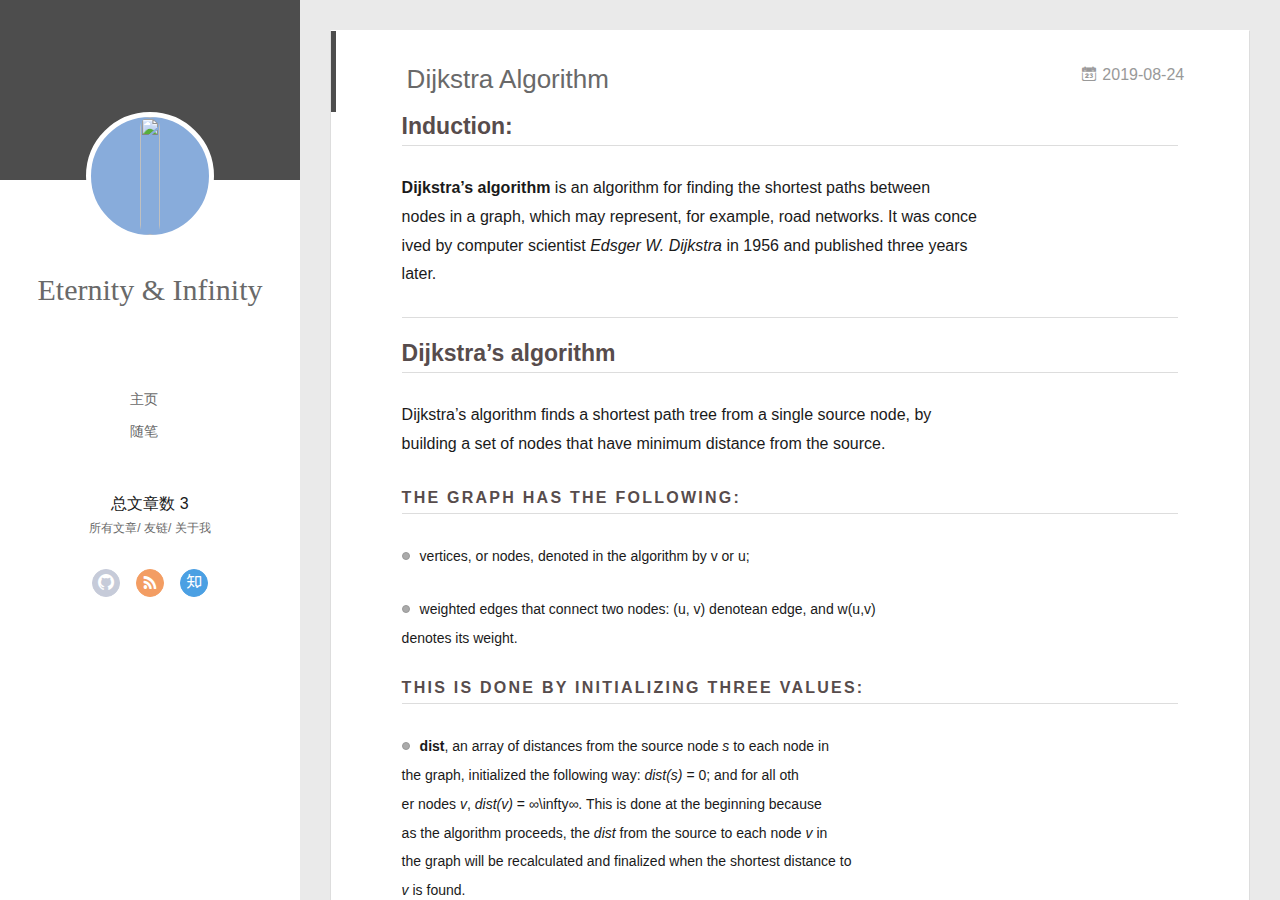
==== index.html @ d5c55907 "Site updated: 2019-08-25 09:16:24" ====
<!DOCTYPE html>
<html>
<head><meta name="generator" content="Hexo 3.9.0">
  <meta charset="utf-8">
  
  <meta name="renderer" content="webkit">
  <meta http-equiv="X-UA-Compatible" content="IE=edge">
  <link rel="dns-prefetch" href="http://yoursite.com">
  <title>Eternity &amp; Infinity</title>
  <meta name="viewport" content="width=device-width, initial-scale=1, maximum-scale=1">
  <meta property="og:type" content="website">
<meta property="og:title" content="Eternity &amp; Infinity">
<meta property="og:url" content="http://yoursite.com/index.html">
<meta property="og:site_name" content="Eternity &amp; Infinity">
<meta property="og:locale" content="en">
<meta name="twitter:card" content="summary">
<meta name="twitter:title" content="Eternity &amp; Infinity">
  
    <link rel="alternative" href="/atom.xml" title="Eternity &amp; Infinity" type="application/atom+xml">
  
  
  <link rel="stylesheet" type="text/css" href="/./main.0cf68a.css">
  <style type="text/css">
  
    #container.show {
      background: linear-gradient(200deg,#a0cfe4,#e8c37e);
    }
  </style>
  

  

</head>
</html>
<body>
  <div id="container" q-class="show:isCtnShow">
    <canvas id="anm-canvas" class="anm-canvas"></canvas>
    <div class="left-col" q-class="show:isShow">
      
<div class="overlay" style="background: #4d4d4d"></div>
<div class="intrude-less">
	<header id="header" class="inner">
		<a href="/" class="profilepic">
			<img src="/source/img/head.png" class="js-avatar show">
		</a>
		<hgroup>
		  <h1 class="header-author"><a href="/">Eternity &amp; Infinity</a></h1>
		</hgroup>
		

		<nav class="header-menu">
			<ul>
			
				<li><a href="/">主页</a></li>
	        
				<li><a href="/tags/随笔/">随笔</a></li>
	        
			</ul>
		</nav>
		<nav>
			总文章数 3
		</nav>
		<nav class="header-smart-menu">
    		
    			
    			<a q-on="click: openSlider(e, 'innerArchive')" href="javascript:void(0)">所有文章</a>
    			
            
    			
    			<a q-on="click: openSlider(e, 'friends')" href="javascript:void(0)">友链</a>
    			
            
    			
    			<a q-on="click: openSlider(e, 'aboutme')" href="javascript:void(0)">关于我</a>
    			
            
		</nav>
		<nav class="header-nav">
			<div class="social">
				
					<a class="github" target="_blank" href="https://github.com/hentai-xxx" title="github"><i class="icon-github"></i></a>
		        
					<a class="rss" target="_blank" href="#" title="rss"><i class="icon-rss"></i></a>
		        
					<a class="zhihu" target="_blank" href="#" title="zhihu"><i class="icon-zhihu"></i></a>
		        
			</div>
		</nav>
	</header>		
</div>

    </div>
    <div class="mid-col" q-class="show:isShow,hide:isShow|isFalse">
      
<nav id="mobile-nav">
  	<div class="overlay js-overlay" style="background: #4d4d4d"></div>
	<div class="btnctn js-mobile-btnctn">
  		<div class="slider-trigger list" q-on="click: openSlider(e)"><i class="icon icon-sort"></i></div>
	</div>
	<div class="intrude-less">
		<header id="header" class="inner">
			<div class="profilepic">
				<img src="//source/img/head.png" class="js-avatar">
			</div>
			<hgroup>
			  <h1 class="header-author js-header-author">Eternity &amp; Infinity</h1>
			</hgroup>
			
			
			
				
			
				
			
			
			
			<nav class="header-nav">
				<div class="social">
					
						<a class="github" target="_blank" href="https://github.com/hentai-xxx" title="github"><i class="icon-github"></i></a>
			        
						<a class="rss" target="_blank" href="#" title="rss"><i class="icon-rss"></i></a>
			        
						<a class="zhihu" target="_blank" href="#" title="zhihu"><i class="icon-zhihu"></i></a>
			        
				</div>
			</nav>

			<nav class="header-menu js-header-menu">
				<ul style="width: 50%">
				
				
					<li style="width: 50%"><a href="/">主页</a></li>
		        
					<li style="width: 50%"><a href="/tags/随笔/">随笔</a></li>
		        
				</ul>
			</nav>
		</header>				
	</div>
	<div class="mobile-mask" style="display:none" q-show="isShow"></div>
</nav>

      <div id="wrapper" class="body-wrap">
        <div class="menu-l">
          <div class="canvas-wrap">
            <canvas data-colors="#eaeaea" data-sectionHeight="100" data-contentId="js-content" id="myCanvas1" class="anm-canvas"></canvas>
          </div>
          <div id="js-content" class="content-ll">
            
  
    <article id="post-Dijkstra-Algorithm" class="article article-type-post  article-index" itemscope itemprop="blogPost">
  <div class="article-inner">
    
      <header class="article-header">
        
  
    <h1 itemprop="name">
      <a class="article-title" href="/2019/08/24/Dijkstra-Algorithm/">Dijkstra Algorithm</a>
    </h1>
  

        
        <a href="/2019/08/24/Dijkstra-Algorithm/" class="archive-article-date">
  	<time datetime="2019-08-24T13:11:34.000Z" itemprop="datePublished"><i class="icon-calendar icon"></i>2019-08-24</time>
</a>
        
      </header>
    
    <div class="article-entry" itemprop="articleBody">
      
        <h2 id="Induction"><a href="#Induction" class="headerlink" title="Induction:"></a>Induction:</h2><p><strong>Dijkstra’s algorithm</strong> is an algorithm for finding the shortest paths between<br>nodes in a graph, which may represent, for example, road networks. It was conce<br>ived by computer scientist <em>Edsger W. Dijkstra</em> in 1956 and published three years<br>later.</p>
<hr>
<h2 id="Dijkstra’s-algorithm"><a href="#Dijkstra’s-algorithm" class="headerlink" title="Dijkstra’s algorithm"></a>Dijkstra’s algorithm</h2><p>Dijkstra’s algorithm finds a shortest path tree from a single source node, by<br>building a set of nodes that have minimum distance from the source.</p>
<h4 id="The-graph-has-the-following"><a href="#The-graph-has-the-following" class="headerlink" title="The graph has the following:"></a>The graph has the following:</h4><ul>
<li><p>vertices, or nodes, denoted in the algorithm by v or u;</p>
</li>
<li><p>weighted edges that connect two nodes: (u, v) denotean edge, and w(u,v)<br>denotes its weight.</p>
</li>
</ul>
<h4 id="This-is-done-by-initializing-three-values"><a href="#This-is-done-by-initializing-three-values" class="headerlink" title="This is done by initializing three values:"></a>This is done by initializing three values:</h4><ul>
<li><p><strong>dist</strong>, an array of distances from the source node <em>s</em> to each node in<br>the graph, initialized the following way: <em>dist(s)</em> = 0; and for all oth<br>er nodes <em>v</em>, <em>dist(v)</em> = ∞\infty∞. This is done at the beginning because<br>as the algorithm proceeds, the <em>dist</em> from the source to each node <em>v</em> in<br>the graph will be recalculated and finalized when the shortest distance to<br><em>v</em> is found.</p>
</li>
<li><p><strong>Q</strong>, a queue of all nodes in the graph. At the end of the algorithm’s<br>progress, <strong>Q</strong> will be empty.</p>
</li>
<li><p><strong>S</strong>, an empty set, to indicate which nodes the algorithm has visited.<br>At the end of the algorithm’s run, <strong>S</strong> will contain all the nodes of<br>the graph.</p>
</li>
</ul>
<h4 id="The-algorithm-proceeds-as-follows"><a href="#The-algorithm-proceeds-as-follows" class="headerlink" title="The algorithm proceeds as follows:"></a>The algorithm proceeds as follows:</h4><ol>
<li><p>While <strong>Q</strong> is not empty, pop the node <em>v</em>, that is not already in <strong>S</strong>,<br>from <strong>Q</strong> with the smallest <em>dist(v)</em>. In the first run, source node <em>s</em><br>will be chosen because <em>dist(s)</em> was initialized to 0. In the next run,<br>the next node with the smallest <em>dist</em> value is chosen.</p>
</li>
<li><p>Add node <em>v</em> to <strong>S</strong>, to indicate that <em>v</em> has been visited.</p>
</li>
<li><p>Update <em>dist</em> values of adjacent nodes of the current node <em>v</em> as follows:<br>for each new adjacent node <em>u</em>,</p>
<ul>
<li><p>if <em>dist(v)</em> + <em>weight(u,v)</em> &lt; <em>dist(u)</em>, there is a new minimal distance<br>found for <em>u</em>, so update <em>dist(u)</em> to the new minimal distance value;</p>
</li>
<li><p>otherwise, no updates are made to <em>dist(u)</em>.</p>
</li>
</ul>
</li>
</ol>
<p>The algorithm has visited all nodes in the graph and found the smallest distance<br>to each node. distdistdist now contains the shortest path tree from source <em>s</em>.</p>
<p>==Note: The weight of an <em>edge(u, v)</em> is taken from the value associated with <em>(u, v)</em><br>on the graph.==</p>
<hr>
<h2 id="Implmentation"><a href="#Implmentation" class="headerlink" title="Implmentation:"></a>Implmentation:</h2><p><strong><em>This is pseudocode for Dijkstra’s algorithm, mirroring Python syntax. It can be used in order to implement the algorithm in any language.</em></strong></p>
<figure class="highlight python"><table><tr><td class="gutter"><pre><span class="line">1</span><br><span class="line">2</span><br><span class="line">3</span><br><span class="line">4</span><br><span class="line">5</span><br><span class="line">6</span><br><span class="line">7</span><br><span class="line">8</span><br><span class="line">9</span><br><span class="line">10</span><br><span class="line">11</span><br><span class="line">12</span><br><span class="line">13</span><br><span class="line">14</span><br><span class="line">15</span><br><span class="line">16</span><br><span class="line">17</span><br><span class="line">18</span><br></pre></td><td class="code"><pre><span class="line">function Dijkstra(Graph, source):</span><br><span class="line">       dist[source]  := <span class="number">0</span>                     // Distance <span class="keyword">from</span> source to source <span class="keyword">is</span> set to <span class="number">0</span></span><br><span class="line">       <span class="keyword">for</span> each vertex v <span class="keyword">in</span> Graph:            // Initializations</span><br><span class="line">           <span class="keyword">if</span> v ≠ source</span><br><span class="line">               dist[v]  := infinity           // Unknown distance function <span class="keyword">from</span> source to each node set to infinity</span><br><span class="line">           add v to Q                         // All nodes initially <span class="keyword">in</span> Q</span><br><span class="line"></span><br><span class="line">      <span class="keyword">while</span> Q <span class="keyword">is</span> <span class="keyword">not</span> empty:                  // The main loop</span><br><span class="line">          v := vertex <span class="keyword">in</span> Q <span class="keyword">with</span> min dist[v]  // In the first run-through, this vertex <span class="keyword">is</span> the source node</span><br><span class="line">          remove v <span class="keyword">from</span> Q </span><br><span class="line"></span><br><span class="line">          <span class="keyword">for</span> each neighbor u of v:           // where neighbor u has <span class="keyword">not</span> yet been removed <span class="keyword">from</span> Q.</span><br><span class="line">              alt := dist[v] + length(v, u)</span><br><span class="line">              <span class="keyword">if</span> alt &lt; dist[u]:               // A shorter path to u has been found</span><br><span class="line">                  dist[u]  := alt            // Update distance of u</span><br><span class="line"></span><br><span class="line">      <span class="keyword">return</span> dist[]</span><br><span class="line">  end function</span><br></pre></td></tr></table></figure>

<hr>
<h3 id="This-is-the-python-code-for-the-dijkstra-algorithm"><a href="#This-is-the-python-code-for-the-dijkstra-algorithm" class="headerlink" title="This is the python code for the dijkstra algorithm."></a>This is the python code for the dijkstra algorithm.</h3><figure class="highlight python"><table><tr><td class="gutter"><pre><span class="line">1</span><br><span class="line">2</span><br><span class="line">3</span><br><span class="line">4</span><br><span class="line">5</span><br><span class="line">6</span><br><span class="line">7</span><br><span class="line">8</span><br><span class="line">9</span><br><span class="line">10</span><br><span class="line">11</span><br><span class="line">12</span><br><span class="line">13</span><br><span class="line">14</span><br><span class="line">15</span><br><span class="line">16</span><br><span class="line">17</span><br><span class="line">18</span><br><span class="line">19</span><br><span class="line">20</span><br><span class="line">21</span><br><span class="line">22</span><br><span class="line">23</span><br><span class="line">24</span><br><span class="line">25</span><br><span class="line">26</span><br><span class="line">27</span><br><span class="line">28</span><br><span class="line">29</span><br><span class="line">30</span><br><span class="line">31</span><br><span class="line">32</span><br><span class="line">33</span><br><span class="line">34</span><br><span class="line">35</span><br><span class="line">36</span><br><span class="line">37</span><br><span class="line">38</span><br><span class="line">39</span><br><span class="line">40</span><br><span class="line">41</span><br><span class="line">42</span><br><span class="line">43</span><br><span class="line">44</span><br><span class="line">45</span><br><span class="line">46</span><br><span class="line">47</span><br><span class="line">48</span><br><span class="line">49</span><br><span class="line">50</span><br><span class="line">51</span><br><span class="line">52</span><br><span class="line">53</span><br><span class="line">54</span><br><span class="line">55</span><br><span class="line">56</span><br><span class="line">57</span><br><span class="line">58</span><br><span class="line">59</span><br><span class="line">60</span><br><span class="line">61</span><br><span class="line">62</span><br><span class="line">63</span><br><span class="line">64</span><br><span class="line">65</span><br><span class="line">66</span><br><span class="line">67</span><br><span class="line">68</span><br><span class="line">69</span><br><span class="line">70</span><br><span class="line">71</span><br><span class="line">72</span><br><span class="line">73</span><br><span class="line">74</span><br><span class="line">75</span><br><span class="line">76</span><br></pre></td><td class="code"><pre><span class="line"><span class="keyword">import</span> heapq</span><br><span class="line"></span><br><span class="line"><span class="class"><span class="keyword">class</span> <span class="title">Node</span><span class="params">()</span>:</span></span><br><span class="line">    <span class="string">""" Nodes in the graph. """</span></span><br><span class="line"></span><br><span class="line">    <span class="function"><span class="keyword">def</span> <span class="title">__init__</span><span class="params">(self, number=<span class="number">0</span>, weight=<span class="number">0</span>)</span>:</span></span><br><span class="line">        self.number = number</span><br><span class="line">        self.weight = weight</span><br><span class="line"></span><br><span class="line">    <span class="function"><span class="keyword">def</span> <span class="title">__lt__</span><span class="params">(self, other)</span>:</span></span><br><span class="line">        <span class="keyword">return</span> self.weight &lt; other.weight</span><br><span class="line"></span><br><span class="line"></span><br><span class="line"><span class="function"><span class="keyword">def</span> <span class="title">dijkstra_heap</span><span class="params">(graph, start)</span>:</span></span><br><span class="line">    <span class="string">""" Dijkstra algorithm for heap optimization. """</span></span><br><span class="line">    INF = <span class="number">999999999</span></span><br><span class="line">    dist = [INF <span class="keyword">for</span> node <span class="keyword">in</span> graph]</span><br><span class="line">    path = [<span class="number">-1</span> <span class="keyword">for</span> node <span class="keyword">in</span> graph]</span><br><span class="line">    visited = [<span class="literal">False</span> <span class="keyword">for</span> node <span class="keyword">in</span> graph]</span><br><span class="line"></span><br><span class="line">    dist[start] = <span class="number">0</span></span><br><span class="line">    path[start] = start</span><br><span class="line"></span><br><span class="line">    pq = list()</span><br><span class="line">    heapq.heappush(pq, Node(start, <span class="number">0</span>))</span><br><span class="line"></span><br><span class="line">    <span class="keyword">while</span> pq:</span><br><span class="line">        temp = heapq.heappop(pq)</span><br><span class="line">        here = temp.number</span><br><span class="line">        cost = temp.weight</span><br><span class="line"></span><br><span class="line">        <span class="keyword">if</span> visited[here]:</span><br><span class="line">            <span class="keyword">continue</span></span><br><span class="line">        <span class="keyword">else</span>:</span><br><span class="line">            visited[here] = <span class="literal">True</span></span><br><span class="line"></span><br><span class="line">        <span class="keyword">for</span> node <span class="keyword">in</span> graph[here]:</span><br><span class="line">            <span class="keyword">if</span> (<span class="keyword">not</span> visited[node]) <span class="keyword">and</span> (cost + graph[here][node] &lt; dist[node]):</span><br><span class="line">                dist[node] = cost + graph[here][node]</span><br><span class="line">                path[node] = here</span><br><span class="line">                heapq.heappush(pq, Node(node, dist[node]))</span><br><span class="line"></span><br><span class="line">    display_path(graph, start, dist, path, visited)</span><br><span class="line"></span><br><span class="line"></span><br><span class="line"><span class="function"><span class="keyword">def</span> <span class="title">display_path</span><span class="params">(graph, start, dist, path, visted)</span>:</span></span><br><span class="line">    <span class="string">""" Print the shortest path. """</span></span><br><span class="line">    print(<span class="string">"Path from "</span> + str(start) + <span class="string">" node to other node :"</span>)</span><br><span class="line"></span><br><span class="line">    routes = list()</span><br><span class="line">    <span class="keyword">for</span> i <span class="keyword">in</span> range(len(graph)):</span><br><span class="line">        route = list()</span><br><span class="line">        <span class="keyword">if</span> visted[i] <span class="keyword">and</span> i != start:</span><br><span class="line">            route.append(i)</span><br><span class="line">            temp = path[i]</span><br><span class="line">            <span class="keyword">while</span> temp != start:</span><br><span class="line">                route.append(temp)</span><br><span class="line">                temp = path[temp]</span><br><span class="line">            route.append(start)</span><br><span class="line"></span><br><span class="line">        routes.append(route)</span><br><span class="line"></span><br><span class="line">    <span class="keyword">for</span> route <span class="keyword">in</span> routes:</span><br><span class="line">        <span class="keyword">if</span> route:</span><br><span class="line">            temp = str()</span><br><span class="line">            <span class="keyword">for</span> node <span class="keyword">in</span> reversed(route):</span><br><span class="line">                temp += <span class="string">"#"</span> + str(node)</span><br><span class="line">                <span class="keyword">if</span> route.index(node) != <span class="number">0</span>:</span><br><span class="line">                    temp += <span class="string">" -&gt; "</span></span><br><span class="line"></span><br><span class="line">            print(<span class="string">"#"</span> + str(start) + <span class="string">" -&gt; "</span> + str(route[<span class="number">0</span>]) +</span><br><span class="line">                  <span class="string">" : "</span> + <span class="string">"weight:"</span> + str(dist[route[<span class="number">0</span>]]) + <span class="string">"\t"</span> + temp)</span><br><span class="line"></span><br><span class="line">        <span class="keyword">elif</span> routes.index(route) != start:</span><br><span class="line">            print(<span class="string">"#"</span> + str(start) + <span class="string">" -&gt; "</span> + str(route[<span class="number">0</span>]) +</span><br><span class="line">                  <span class="string">" : "</span> + <span class="string">"No Path!"</span>)</span><br></pre></td></tr></table></figure>

<hr>

      

      
    </div>
    <div class="article-info article-info-index">
      
      
	<div class="article-tag tagcloud">
		<i class="icon-price-tags icon"></i>
		<ul class="article-tag-list">
			 
        		<li class="article-tag-list-item">
        			<a href="javascript:void(0)" class="js-tag article-tag-list-link color1">Graph Algorithm</a>
        		</li>
      		
		</ul>
	</div>

      

      
        <p class="article-more-link">
          <a class="article-more-a" href="/2019/08/24/Dijkstra-Algorithm/">展开全文 >></a>
        </p>
      

      
      <div class="clearfix"></div>
    </div>
  </div>
</article>

<aside class="wrap-side-operation">
    <div class="mod-side-operation">
        
        <div class="jump-container" id="js-jump-container" style="display:none;">
            <a href="javascript:void(0)" class="mod-side-operation__jump-to-top">
                <i class="icon-font icon-back"></i>
            </a>
            <div id="js-jump-plan-container" class="jump-plan-container" style="top: -11px;">
                <i class="icon-font icon-plane jump-plane"></i>
            </div>
        </div>
        
        
    </div>
</aside>




  
    <article id="post-My-First-Blog" class="article article-type-post  article-index" itemscope itemprop="blogPost">
  <div class="article-inner">
    
      <header class="article-header">
        
  
    <h1 itemprop="name">
      <a class="article-title" href="/2019/08/23/My-First-Blog/">My First Blog</a>
    </h1>
  

        
        <a href="/2019/08/23/My-First-Blog/" class="archive-article-date">
  	<time datetime="2019-08-23T09:21:26.000Z" itemprop="datePublished"><i class="icon-calendar icon"></i>2019-08-23</time>
</a>
        
      </header>
    
    <div class="article-entry" itemprop="articleBody">
      
        <h2 id="然后就是二级标题"><a href="#然后就是二级标题" class="headerlink" title="然后就是二级标题"></a>然后就是二级标题</h2><h3 id="聪明的如你肯定知道六级标题怎么写"><a href="#聪明的如你肯定知道六级标题怎么写" class="headerlink" title="聪明的如你肯定知道六级标题怎么写"></a>聪明的如你肯定知道六级标题怎么写</h3><hr>
<p>记得我们说过换行的问题吗。<br>不加 <em>空行</em> 的换行是不做数的。</p>
<p>加了 <em>空行</em> 就对了。</p>
<p>如果你用过 <strong>LATEX</strong> 的话应该是习惯这种写法的。</p>
<hr>
<ul>
<li>无序列表的符号除了*之外</li>
<li>用+/-也是可以的</li>
<li>但是混用不太好吧，还是统一比较好<ul>
<li>我是习惯于用*的</li>
<li>嗯，手动的空格缩进就能带来列表缩进</li>
</ul>
</li>
</ul>
<ol>
<li>加上数字编号就能做出有序列表</li>
<li>有序列表也不需要前面的数字完全按照顺序排列</li>
<li>这样更方便我们随便改变顺序对不对</li>
</ol>
<hr>
<pre><code>这段会被认为是代码，或者纯文本。 反正不用担
心被格式处理。
print 3*5*7</code></pre><hr>
<p>一个表格的例子：</p>
<table>
<thead>
<tr>
<th align="left">左对齐</th>
<th align="center">居中</th>
<th align="right">右对齐</th>
</tr>
</thead>
<tbody><tr>
<td align="left">2</td>
<td align="center">3</td>
<td align="right">5</td>
</tr>
<tr>
<td align="left">10</td>
<td align="center">100</td>
<td align="right">1000</td>
</tr>
</tbody></table>
<hr>
<figure class="highlight python"><table><tr><td class="gutter"><pre><span class="line">1</span><br><span class="line">2</span><br><span class="line">3</span><br><span class="line">4</span><br><span class="line">5</span><br><span class="line">6</span><br><span class="line">7</span><br><span class="line">8</span><br><span class="line">9</span><br><span class="line">10</span><br><span class="line">11</span><br><span class="line">12</span><br><span class="line">13</span><br></pre></td><td class="code"><pre><span class="line"><span class="function"><span class="keyword">def</span> <span class="title">lower_bound</span><span class="params">(array, key)</span>:</span></span><br><span class="line">    <span class="string">""" Time complexity : O(logn). """</span></span><br><span class="line">    low = <span class="number">0</span></span><br><span class="line">    high = len(array) - <span class="number">1</span></span><br><span class="line"></span><br><span class="line">    <span class="keyword">while</span> low &lt;= high:</span><br><span class="line">        mid = (low + high) &gt;&gt; <span class="number">1</span></span><br><span class="line">        <span class="keyword">if</span> array[mid] &lt; key:</span><br><span class="line">            low = mid + <span class="number">1</span></span><br><span class="line">        <span class="keyword">else</span>:</span><br><span class="line">            high = mid - <span class="number">1</span></span><br><span class="line"></span><br><span class="line">    <span class="keyword">return</span> low</span><br></pre></td></tr></table></figure>

<blockquote>
<p>这段就是引用<br>注意【引用】这个东西会被怎么表示可是不一定的，<br>不同的显示环境处理起来往往大相径庭。</p>
</blockquote>

      

      
    </div>
    <div class="article-info article-info-index">
      
      
	<div class="article-tag tagcloud">
		<i class="icon-price-tags icon"></i>
		<ul class="article-tag-list">
			 
        		<li class="article-tag-list-item">
        			<a href="javascript:void(0)" class="js-tag article-tag-list-link color3">随笔</a>
        		</li>
      		
		</ul>
	</div>

      

      
        <p class="article-more-link">
          <a class="article-more-a" href="/2019/08/23/My-First-Blog/">展开全文 >></a>
        </p>
      

      
      <div class="clearfix"></div>
    </div>
  </div>
</article>

<aside class="wrap-side-operation">
    <div class="mod-side-operation">
        
        <div class="jump-container" id="js-jump-container" style="display:none;">
            <a href="javascript:void(0)" class="mod-side-operation__jump-to-top">
                <i class="icon-font icon-back"></i>
            </a>
            <div id="js-jump-plan-container" class="jump-plan-container" style="top: -11px;">
                <i class="icon-font icon-plane jump-plane"></i>
            </div>
        </div>
        
        
    </div>
</aside>




  
    <article id="post-hello-world" class="article article-type-post  article-index" itemscope itemprop="blogPost">
  <div class="article-inner">
    
      <header class="article-header">
        
  
    <h1 itemprop="name">
      <a class="article-title" href="/2019/08/23/hello-world/">Hello World</a>
    </h1>
  

        
        <a href="/2019/08/23/hello-world/" class="archive-article-date">
  	<time datetime="2019-08-23T07:54:37.791Z" itemprop="datePublished"><i class="icon-calendar icon"></i>2019-08-23</time>
</a>
        
      </header>
    
    <div class="article-entry" itemprop="articleBody">
      
        <p>Welcome to <a href="https://hexo.io/" target="_blank" rel="noopener">Hexo</a>! This is your very first post. Check <a href="https://hexo.io/docs/" target="_blank" rel="noopener">documentation</a> for more info. If you get any problems when using Hexo, you can find the answer in <a href="https://hexo.io/docs/troubleshooting.html" target="_blank" rel="noopener">troubleshooting</a> or you can ask me on <a href="https://github.com/hexojs/hexo/issues" target="_blank" rel="noopener">GitHub</a>.</p>
<h2 id="Quick-Start"><a href="#Quick-Start" class="headerlink" title="Quick Start"></a>Quick Start</h2><h3 id="Create-a-new-post"><a href="#Create-a-new-post" class="headerlink" title="Create a new post"></a>Create a new post</h3><figure class="highlight bash"><table><tr><td class="gutter"><pre><span class="line">1</span><br></pre></td><td class="code"><pre><span class="line">$ hexo new <span class="string">"My New Post"</span></span><br></pre></td></tr></table></figure>

<p>More info: <a href="https://hexo.io/docs/writing.html" target="_blank" rel="noopener">Writing</a></p>
<h3 id="Run-server"><a href="#Run-server" class="headerlink" title="Run server"></a>Run server</h3><figure class="highlight bash"><table><tr><td class="gutter"><pre><span class="line">1</span><br></pre></td><td class="code"><pre><span class="line">$ hexo server</span><br></pre></td></tr></table></figure>

<p>More info: <a href="https://hexo.io/docs/server.html" target="_blank" rel="noopener">Server</a></p>
<h3 id="Generate-static-files"><a href="#Generate-static-files" class="headerlink" title="Generate static files"></a>Generate static files</h3><figure class="highlight bash"><table><tr><td class="gutter"><pre><span class="line">1</span><br></pre></td><td class="code"><pre><span class="line">$ hexo generate</span><br></pre></td></tr></table></figure>

<p>More info: <a href="https://hexo.io/docs/generating.html" target="_blank" rel="noopener">Generating</a></p>
<h3 id="Deploy-to-remote-sites"><a href="#Deploy-to-remote-sites" class="headerlink" title="Deploy to remote sites"></a>Deploy to remote sites</h3><figure class="highlight bash"><table><tr><td class="gutter"><pre><span class="line">1</span><br></pre></td><td class="code"><pre><span class="line">$ hexo deploy</span><br></pre></td></tr></table></figure>

<p>More info: <a href="https://hexo.io/docs/deployment.html" target="_blank" rel="noopener">Deployment</a></p>

      

      
    </div>
    <div class="article-info article-info-index">
      
      
      

      
        <p class="article-more-link">
          <a class="article-more-a" href="/2019/08/23/hello-world/">展开全文 >></a>
        </p>
      

      
      <div class="clearfix"></div>
    </div>
  </div>
</article>

<aside class="wrap-side-operation">
    <div class="mod-side-operation">
        
        <div class="jump-container" id="js-jump-container" style="display:none;">
            <a href="javascript:void(0)" class="mod-side-operation__jump-to-top">
                <i class="icon-font icon-back"></i>
            </a>
            <div id="js-jump-plan-container" class="jump-plan-container" style="top: -11px;">
                <i class="icon-font icon-plane jump-plane"></i>
            </div>
        </div>
        
        
    </div>
</aside>




  
  


          </div>
        </div>
      </div>
      <footer id="footer">
  <div class="outer">
    <div id="footer-info">
    	<div class="footer-left">
    		&copy; 2019 Eternity &amp; Infinity
    	</div>
      	<div class="footer-right">
      		<a href="http://hexo.io/" target="_blank">Hexo</a>  Theme <a href="https://github.com/litten/hexo-theme-yilia" target="_blank">Yilia</a> by Litten
      	</div>
    </div>
  </div>
</footer>
<script async src="//busuanzi.ibruce.info/busuanzi/2.3/busuanzi.pure.mini.js"></script>
<span id="busuanzi_container_site_pv">Total Number Of Visits: <span id="busuanzi_value_site_pv"></span></span>
    </div>
    <script>
	var yiliaConfig = {
		mathjax: false,
		isHome: true,
		isPost: false,
		isArchive: false,
		isTag: false,
		isCategory: false,
		open_in_new: false,
		toc_hide_index: true,
		root: "/",
		innerArchive: true,
		showTags: false
	}
</script>

<script>!function(t){function n(e){if(r[e])return r[e].exports;var i=r[e]={exports:{},id:e,loaded:!1};return t[e].call(i.exports,i,i.exports,n),i.loaded=!0,i.exports}var r={};n.m=t,n.c=r,n.p="./",n(0)}([function(t,n,r){r(195),t.exports=r(191)},function(t,n,r){var e=r(3),i=r(52),o=r(27),u=r(28),c=r(53),f="prototype",a=function(t,n,r){var s,l,h,v,p=t&a.F,d=t&a.G,y=t&a.S,g=t&a.P,b=t&a.B,m=d?e:y?e[n]||(e[n]={}):(e[n]||{})[f],x=d?i:i[n]||(i[n]={}),w=x[f]||(x[f]={});d&&(r=n);for(s in r)l=!p&&m&&void 0!==m[s],h=(l?m:r)[s],v=b&&l?c(h,e):g&&"function"==typeof h?c(Function.call,h):h,m&&u(m,s,h,t&a.U),x[s]!=h&&o(x,s,v),g&&w[s]!=h&&(w[s]=h)};e.core=i,a.F=1,a.G=2,a.S=4,a.P=8,a.B=16,a.W=32,a.U=64,a.R=128,t.exports=a},function(t,n,r){var e=r(6);t.exports=function(t){if(!e(t))throw TypeError(t+" is not an object!");return t}},function(t,n){var r=t.exports="undefined"!=typeof window&&window.Math==Math?window:"undefined"!=typeof self&&self.Math==Math?self:Function("return this")();"number"==typeof __g&&(__g=r)},function(t,n){t.exports=function(t){try{return!!t()}catch(t){return!0}}},function(t,n){var r=t.exports="undefined"!=typeof window&&window.Math==Math?window:"undefined"!=typeof self&&self.Math==Math?self:Function("return this")();"number"==typeof __g&&(__g=r)},function(t,n){t.exports=function(t){return"object"==typeof t?null!==t:"function"==typeof t}},function(t,n,r){var e=r(126)("wks"),i=r(76),o=r(3).Symbol,u="function"==typeof o;(t.exports=function(t){return e[t]||(e[t]=u&&o[t]||(u?o:i)("Symbol."+t))}).store=e},function(t,n){var r={}.hasOwnProperty;t.exports=function(t,n){return r.call(t,n)}},function(t,n,r){var e=r(94),i=r(33);t.exports=function(t){return e(i(t))}},function(t,n,r){t.exports=!r(4)(function(){return 7!=Object.defineProperty({},"a",{get:function(){return 7}}).a})},function(t,n,r){var e=r(2),i=r(167),o=r(50),u=Object.defineProperty;n.f=r(10)?Object.defineProperty:function(t,n,r){if(e(t),n=o(n,!0),e(r),i)try{return u(t,n,r)}catch(t){}if("get"in r||"set"in r)throw TypeError("Accessors not supported!");return"value"in r&&(t[n]=r.value),t}},function(t,n,r){t.exports=!r(18)(function(){return 7!=Object.defineProperty({},"a",{get:function(){return 7}}).a})},function(t,n,r){var e=r(14),i=r(22);t.exports=r(12)?function(t,n,r){return e.f(t,n,i(1,r))}:function(t,n,r){return t[n]=r,t}},function(t,n,r){var e=r(20),i=r(58),o=r(42),u=Object.defineProperty;n.f=r(12)?Object.defineProperty:function(t,n,r){if(e(t),n=o(n,!0),e(r),i)try{return u(t,n,r)}catch(t){}if("get"in r||"set"in r)throw TypeError("Accessors not supported!");return"value"in r&&(t[n]=r.value),t}},function(t,n,r){var e=r(40)("wks"),i=r(23),o=r(5).Symbol,u="function"==typeof o;(t.exports=function(t){return e[t]||(e[t]=u&&o[t]||(u?o:i)("Symbol."+t))}).store=e},function(t,n,r){var e=r(67),i=Math.min;t.exports=function(t){return t>0?i(e(t),9007199254740991):0}},function(t,n,r){var e=r(46);t.exports=function(t){return Object(e(t))}},function(t,n){t.exports=function(t){try{return!!t()}catch(t){return!0}}},function(t,n,r){var e=r(63),i=r(34);t.exports=Object.keys||function(t){return e(t,i)}},function(t,n,r){var e=r(21);t.exports=function(t){if(!e(t))throw TypeError(t+" is not an object!");return t}},function(t,n){t.exports=function(t){return"object"==typeof t?null!==t:"function"==typeof t}},function(t,n){t.exports=function(t,n){return{enumerable:!(1&t),configurable:!(2&t),writable:!(4&t),value:n}}},function(t,n){var r=0,e=Math.random();t.exports=function(t){return"Symbol(".concat(void 0===t?"":t,")_",(++r+e).toString(36))}},function(t,n){var r={}.hasOwnProperty;t.exports=function(t,n){return r.call(t,n)}},function(t,n){var r=t.exports={version:"2.4.0"};"number"==typeof __e&&(__e=r)},function(t,n){t.exports=function(t){if("function"!=typeof t)throw TypeError(t+" is not a function!");return t}},function(t,n,r){var e=r(11),i=r(66);t.exports=r(10)?function(t,n,r){return e.f(t,n,i(1,r))}:function(t,n,r){return t[n]=r,t}},function(t,n,r){var e=r(3),i=r(27),o=r(24),u=r(76)("src"),c="toString",f=Function[c],a=(""+f).split(c);r(52).inspectSource=function(t){return f.call(t)},(t.exports=function(t,n,r,c){var f="function"==typeof r;f&&(o(r,"name")||i(r,"name",n)),t[n]!==r&&(f&&(o(r,u)||i(r,u,t[n]?""+t[n]:a.join(String(n)))),t===e?t[n]=r:c?t[n]?t[n]=r:i(t,n,r):(delete t[n],i(t,n,r)))})(Function.prototype,c,function(){return"function"==typeof this&&this[u]||f.call(this)})},function(t,n,r){var e=r(1),i=r(4),o=r(46),u=function(t,n,r,e){var i=String(o(t)),u="<"+n;return""!==r&&(u+=" "+r+'="'+String(e).replace(/"/g,"&quot;")+'"'),u+">"+i+"</"+n+">"};t.exports=function(t,n){var r={};r[t]=n(u),e(e.P+e.F*i(function(){var n=""[t]('"');return n!==n.toLowerCase()||n.split('"').length>3}),"String",r)}},function(t,n,r){var e=r(115),i=r(46);t.exports=function(t){return e(i(t))}},function(t,n,r){var e=r(116),i=r(66),o=r(30),u=r(50),c=r(24),f=r(167),a=Object.getOwnPropertyDescriptor;n.f=r(10)?a:function(t,n){if(t=o(t),n=u(n,!0),f)try{return a(t,n)}catch(t){}if(c(t,n))return i(!e.f.call(t,n),t[n])}},function(t,n,r){var e=r(24),i=r(17),o=r(145)("IE_PROTO"),u=Object.prototype;t.exports=Object.getPrototypeOf||function(t){return t=i(t),e(t,o)?t[o]:"function"==typeof t.constructor&&t instanceof t.constructor?t.constructor.prototype:t instanceof Object?u:null}},function(t,n){t.exports=function(t){if(void 0==t)throw TypeError("Can't call method on  "+t);return t}},function(t,n){t.exports="constructor,hasOwnProperty,isPrototypeOf,propertyIsEnumerable,toLocaleString,toString,valueOf".split(",")},function(t,n){t.exports={}},function(t,n){t.exports=!0},function(t,n){n.f={}.propertyIsEnumerable},function(t,n,r){var e=r(14).f,i=r(8),o=r(15)("toStringTag");t.exports=function(t,n,r){t&&!i(t=r?t:t.prototype,o)&&e(t,o,{configurable:!0,value:n})}},function(t,n,r){var e=r(40)("keys"),i=r(23);t.exports=function(t){return e[t]||(e[t]=i(t))}},function(t,n,r){var e=r(5),i="__core-js_shared__",o=e[i]||(e[i]={});t.exports=function(t){return o[t]||(o[t]={})}},function(t,n){var r=Math.ceil,e=Math.floor;t.exports=function(t){return isNaN(t=+t)?0:(t>0?e:r)(t)}},function(t,n,r){var e=r(21);t.exports=function(t,n){if(!e(t))return t;var r,i;if(n&&"function"==typeof(r=t.toString)&&!e(i=r.call(t)))return i;if("function"==typeof(r=t.valueOf)&&!e(i=r.call(t)))return i;if(!n&&"function"==typeof(r=t.toString)&&!e(i=r.call(t)))return i;throw TypeError("Can't convert object to primitive value")}},function(t,n,r){var e=r(5),i=r(25),o=r(36),u=r(44),c=r(14).f;t.exports=function(t){var n=i.Symbol||(i.Symbol=o?{}:e.Symbol||{});"_"==t.charAt(0)||t in n||c(n,t,{value:u.f(t)})}},function(t,n,r){n.f=r(15)},function(t,n){var r={}.toString;t.exports=function(t){return r.call(t).slice(8,-1)}},function(t,n){t.exports=function(t){if(void 0==t)throw TypeError("Can't call method on  "+t);return t}},function(t,n,r){var e=r(4);t.exports=function(t,n){return!!t&&e(function(){n?t.call(null,function(){},1):t.call(null)})}},function(t,n,r){var e=r(53),i=r(115),o=r(17),u=r(16),c=r(203);t.exports=function(t,n){var r=1==t,f=2==t,a=3==t,s=4==t,l=6==t,h=5==t||l,v=n||c;return function(n,c,p){for(var d,y,g=o(n),b=i(g),m=e(c,p,3),x=u(b.length),w=0,S=r?v(n,x):f?v(n,0):void 0;x>w;w++)if((h||w in b)&&(d=b[w],y=m(d,w,g),t))if(r)S[w]=y;else if(y)switch(t){case 3:return!0;case 5:return d;case 6:return w;case 2:S.push(d)}else if(s)return!1;return l?-1:a||s?s:S}}},function(t,n,r){var e=r(1),i=r(52),o=r(4);t.exports=function(t,n){var r=(i.Object||{})[t]||Object[t],u={};u[t]=n(r),e(e.S+e.F*o(function(){r(1)}),"Object",u)}},function(t,n,r){var e=r(6);t.exports=function(t,n){if(!e(t))return t;var r,i;if(n&&"function"==typeof(r=t.toString)&&!e(i=r.call(t)))return i;if("function"==typeof(r=t.valueOf)&&!e(i=r.call(t)))return i;if(!n&&"function"==typeof(r=t.toString)&&!e(i=r.call(t)))return i;throw TypeError("Can't convert object to primitive value")}},function(t,n,r){var e=r(5),i=r(25),o=r(91),u=r(13),c="prototype",f=function(t,n,r){var a,s,l,h=t&f.F,v=t&f.G,p=t&f.S,d=t&f.P,y=t&f.B,g=t&f.W,b=v?i:i[n]||(i[n]={}),m=b[c],x=v?e:p?e[n]:(e[n]||{})[c];v&&(r=n);for(a in r)(s=!h&&x&&void 0!==x[a])&&a in b||(l=s?x[a]:r[a],b[a]=v&&"function"!=typeof x[a]?r[a]:y&&s?o(l,e):g&&x[a]==l?function(t){var n=function(n,r,e){if(this instanceof t){switch(arguments.length){case 0:return new t;case 1:return new t(n);case 2:return new t(n,r)}return new t(n,r,e)}return t.apply(this,arguments)};return n[c]=t[c],n}(l):d&&"function"==typeof l?o(Function.call,l):l,d&&((b.virtual||(b.virtual={}))[a]=l,t&f.R&&m&&!m[a]&&u(m,a,l)))};f.F=1,f.G=2,f.S=4,f.P=8,f.B=16,f.W=32,f.U=64,f.R=128,t.exports=f},function(t,n){var r=t.exports={version:"2.4.0"};"number"==typeof __e&&(__e=r)},function(t,n,r){var e=r(26);t.exports=function(t,n,r){if(e(t),void 0===n)return t;switch(r){case 1:return function(r){return t.call(n,r)};case 2:return function(r,e){return t.call(n,r,e)};case 3:return function(r,e,i){return t.call(n,r,e,i)}}return function(){return t.apply(n,arguments)}}},function(t,n,r){var e=r(183),i=r(1),o=r(126)("metadata"),u=o.store||(o.store=new(r(186))),c=function(t,n,r){var i=u.get(t);if(!i){if(!r)return;u.set(t,i=new e)}var o=i.get(n);if(!o){if(!r)return;i.set(n,o=new e)}return o},f=function(t,n,r){var e=c(n,r,!1);return void 0!==e&&e.has(t)},a=function(t,n,r){var e=c(n,r,!1);return void 0===e?void 0:e.get(t)},s=function(t,n,r,e){c(r,e,!0).set(t,n)},l=function(t,n){var r=c(t,n,!1),e=[];return r&&r.forEach(function(t,n){e.push(n)}),e},h=function(t){return void 0===t||"symbol"==typeof t?t:String(t)},v=function(t){i(i.S,"Reflect",t)};t.exports={store:u,map:c,has:f,get:a,set:s,keys:l,key:h,exp:v}},function(t,n,r){"use strict";if(r(10)){var e=r(69),i=r(3),o=r(4),u=r(1),c=r(127),f=r(152),a=r(53),s=r(68),l=r(66),h=r(27),v=r(73),p=r(67),d=r(16),y=r(75),g=r(50),b=r(24),m=r(180),x=r(114),w=r(6),S=r(17),_=r(137),O=r(70),E=r(32),P=r(71).f,j=r(154),F=r(76),M=r(7),A=r(48),N=r(117),T=r(146),I=r(155),k=r(80),L=r(123),R=r(74),C=r(130),D=r(160),U=r(11),W=r(31),G=U.f,B=W.f,V=i.RangeError,z=i.TypeError,q=i.Uint8Array,K="ArrayBuffer",J="Shared"+K,Y="BYTES_PER_ELEMENT",H="prototype",$=Array[H],X=f.ArrayBuffer,Q=f.DataView,Z=A(0),tt=A(2),nt=A(3),rt=A(4),et=A(5),it=A(6),ot=N(!0),ut=N(!1),ct=I.values,ft=I.keys,at=I.entries,st=$.lastIndexOf,lt=$.reduce,ht=$.reduceRight,vt=$.join,pt=$.sort,dt=$.slice,yt=$.toString,gt=$.toLocaleString,bt=M("iterator"),mt=M("toStringTag"),xt=F("typed_constructor"),wt=F("def_constructor"),St=c.CONSTR,_t=c.TYPED,Ot=c.VIEW,Et="Wrong length!",Pt=A(1,function(t,n){return Tt(T(t,t[wt]),n)}),jt=o(function(){return 1===new q(new Uint16Array([1]).buffer)[0]}),Ft=!!q&&!!q[H].set&&o(function(){new q(1).set({})}),Mt=function(t,n){if(void 0===t)throw z(Et);var r=+t,e=d(t);if(n&&!m(r,e))throw V(Et);return e},At=function(t,n){var r=p(t);if(r<0||r%n)throw V("Wrong offset!");return r},Nt=function(t){if(w(t)&&_t in t)return t;throw z(t+" is not a typed array!")},Tt=function(t,n){if(!(w(t)&&xt in t))throw z("It is not a typed array constructor!");return new t(n)},It=function(t,n){return kt(T(t,t[wt]),n)},kt=function(t,n){for(var r=0,e=n.length,i=Tt(t,e);e>r;)i[r]=n[r++];return i},Lt=function(t,n,r){G(t,n,{get:function(){return this._d[r]}})},Rt=function(t){var n,r,e,i,o,u,c=S(t),f=arguments.length,s=f>1?arguments[1]:void 0,l=void 0!==s,h=j(c);if(void 0!=h&&!_(h)){for(u=h.call(c),e=[],n=0;!(o=u.next()).done;n++)e.push(o.value);c=e}for(l&&f>2&&(s=a(s,arguments[2],2)),n=0,r=d(c.length),i=Tt(this,r);r>n;n++)i[n]=l?s(c[n],n):c[n];return i},Ct=function(){for(var t=0,n=arguments.length,r=Tt(this,n);n>t;)r[t]=arguments[t++];return r},Dt=!!q&&o(function(){gt.call(new q(1))}),Ut=function(){return gt.apply(Dt?dt.call(Nt(this)):Nt(this),arguments)},Wt={copyWithin:function(t,n){return D.call(Nt(this),t,n,arguments.length>2?arguments[2]:void 0)},every:function(t){return rt(Nt(this),t,arguments.length>1?arguments[1]:void 0)},fill:function(t){return C.apply(Nt(this),arguments)},filter:function(t){return It(this,tt(Nt(this),t,arguments.length>1?arguments[1]:void 0))},find:function(t){return et(Nt(this),t,arguments.length>1?arguments[1]:void 0)},findIndex:function(t){return it(Nt(this),t,arguments.length>1?arguments[1]:void 0)},forEach:function(t){Z(Nt(this),t,arguments.length>1?arguments[1]:void 0)},indexOf:function(t){return ut(Nt(this),t,arguments.length>1?arguments[1]:void 0)},includes:function(t){return ot(Nt(this),t,arguments.length>1?arguments[1]:void 0)},join:function(t){return vt.apply(Nt(this),arguments)},lastIndexOf:function(t){return st.apply(Nt(this),arguments)},map:function(t){return Pt(Nt(this),t,arguments.length>1?arguments[1]:void 0)},reduce:function(t){return lt.apply(Nt(this),arguments)},reduceRight:function(t){return ht.apply(Nt(this),arguments)},reverse:function(){for(var t,n=this,r=Nt(n).length,e=Math.floor(r/2),i=0;i<e;)t=n[i],n[i++]=n[--r],n[r]=t;return n},some:function(t){return nt(Nt(this),t,arguments.length>1?arguments[1]:void 0)},sort:function(t){return pt.call(Nt(this),t)},subarray:function(t,n){var r=Nt(this),e=r.length,i=y(t,e);return new(T(r,r[wt]))(r.buffer,r.byteOffset+i*r.BYTES_PER_ELEMENT,d((void 0===n?e:y(n,e))-i))}},Gt=function(t,n){return It(this,dt.call(Nt(this),t,n))},Bt=function(t){Nt(this);var n=At(arguments[1],1),r=this.length,e=S(t),i=d(e.length),o=0;if(i+n>r)throw V(Et);for(;o<i;)this[n+o]=e[o++]},Vt={entries:function(){return at.call(Nt(this))},keys:function(){return ft.call(Nt(this))},values:function(){return ct.call(Nt(this))}},zt=function(t,n){return w(t)&&t[_t]&&"symbol"!=typeof n&&n in t&&String(+n)==String(n)},qt=function(t,n){return zt(t,n=g(n,!0))?l(2,t[n]):B(t,n)},Kt=function(t,n,r){return!(zt(t,n=g(n,!0))&&w(r)&&b(r,"value"))||b(r,"get")||b(r,"set")||r.configurable||b(r,"writable")&&!r.writable||b(r,"enumerable")&&!r.enumerable?G(t,n,r):(t[n]=r.value,t)};St||(W.f=qt,U.f=Kt),u(u.S+u.F*!St,"Object",{getOwnPropertyDescriptor:qt,defineProperty:Kt}),o(function(){yt.call({})})&&(yt=gt=function(){return vt.call(this)});var Jt=v({},Wt);v(Jt,Vt),h(Jt,bt,Vt.values),v(Jt,{slice:Gt,set:Bt,constructor:function(){},toString:yt,toLocaleString:Ut}),Lt(Jt,"buffer","b"),Lt(Jt,"byteOffset","o"),Lt(Jt,"byteLength","l"),Lt(Jt,"length","e"),G(Jt,mt,{get:function(){return this[_t]}}),t.exports=function(t,n,r,f){f=!!f;var a=t+(f?"Clamped":"")+"Array",l="Uint8Array"!=a,v="get"+t,p="set"+t,y=i[a],g=y||{},b=y&&E(y),m=!y||!c.ABV,S={},_=y&&y[H],j=function(t,r){var e=t._d;return e.v[v](r*n+e.o,jt)},F=function(t,r,e){var i=t._d;f&&(e=(e=Math.round(e))<0?0:e>255?255:255&e),i.v[p](r*n+i.o,e,jt)},M=function(t,n){G(t,n,{get:function(){return j(this,n)},set:function(t){return F(this,n,t)},enumerable:!0})};m?(y=r(function(t,r,e,i){s(t,y,a,"_d");var o,u,c,f,l=0,v=0;if(w(r)){if(!(r instanceof X||(f=x(r))==K||f==J))return _t in r?kt(y,r):Rt.call(y,r);o=r,v=At(e,n);var p=r.byteLength;if(void 0===i){if(p%n)throw V(Et);if((u=p-v)<0)throw V(Et)}else if((u=d(i)*n)+v>p)throw V(Et);c=u/n}else c=Mt(r,!0),u=c*n,o=new X(u);for(h(t,"_d",{b:o,o:v,l:u,e:c,v:new Q(o)});l<c;)M(t,l++)}),_=y[H]=O(Jt),h(_,"constructor",y)):L(function(t){new y(null),new y(t)},!0)||(y=r(function(t,r,e,i){s(t,y,a);var o;return w(r)?r instanceof X||(o=x(r))==K||o==J?void 0!==i?new g(r,At(e,n),i):void 0!==e?new g(r,At(e,n)):new g(r):_t in r?kt(y,r):Rt.call(y,r):new g(Mt(r,l))}),Z(b!==Function.prototype?P(g).concat(P(b)):P(g),function(t){t in y||h(y,t,g[t])}),y[H]=_,e||(_.constructor=y));var A=_[bt],N=!!A&&("values"==A.name||void 0==A.name),T=Vt.values;h(y,xt,!0),h(_,_t,a),h(_,Ot,!0),h(_,wt,y),(f?new y(1)[mt]==a:mt in _)||G(_,mt,{get:function(){return a}}),S[a]=y,u(u.G+u.W+u.F*(y!=g),S),u(u.S,a,{BYTES_PER_ELEMENT:n,from:Rt,of:Ct}),Y in _||h(_,Y,n),u(u.P,a,Wt),R(a),u(u.P+u.F*Ft,a,{set:Bt}),u(u.P+u.F*!N,a,Vt),u(u.P+u.F*(_.toString!=yt),a,{toString:yt}),u(u.P+u.F*o(function(){new y(1).slice()}),a,{slice:Gt}),u(u.P+u.F*(o(function(){return[1,2].toLocaleString()!=new y([1,2]).toLocaleString()})||!o(function(){_.toLocaleString.call([1,2])})),a,{toLocaleString:Ut}),k[a]=N?A:T,e||N||h(_,bt,T)}}else t.exports=function(){}},function(t,n){var r={}.toString;t.exports=function(t){return r.call(t).slice(8,-1)}},function(t,n,r){var e=r(21),i=r(5).document,o=e(i)&&e(i.createElement);t.exports=function(t){return o?i.createElement(t):{}}},function(t,n,r){t.exports=!r(12)&&!r(18)(function(){return 7!=Object.defineProperty(r(57)("div"),"a",{get:function(){return 7}}).a})},function(t,n,r){"use strict";var e=r(36),i=r(51),o=r(64),u=r(13),c=r(8),f=r(35),a=r(96),s=r(38),l=r(103),h=r(15)("iterator"),v=!([].keys&&"next"in[].keys()),p="keys",d="values",y=function(){return this};t.exports=function(t,n,r,g,b,m,x){a(r,n,g);var w,S,_,O=function(t){if(!v&&t in F)return F[t];switch(t){case p:case d:return function(){return new r(this,t)}}return function(){return new r(this,t)}},E=n+" Iterator",P=b==d,j=!1,F=t.prototype,M=F[h]||F["@@iterator"]||b&&F[b],A=M||O(b),N=b?P?O("entries"):A:void 0,T="Array"==n?F.entries||M:M;if(T&&(_=l(T.call(new t)))!==Object.prototype&&(s(_,E,!0),e||c(_,h)||u(_,h,y)),P&&M&&M.name!==d&&(j=!0,A=function(){return M.call(this)}),e&&!x||!v&&!j&&F[h]||u(F,h,A),f[n]=A,f[E]=y,b)if(w={values:P?A:O(d),keys:m?A:O(p),entries:N},x)for(S in w)S in F||o(F,S,w[S]);else i(i.P+i.F*(v||j),n,w);return w}},function(t,n,r){var e=r(20),i=r(100),o=r(34),u=r(39)("IE_PROTO"),c=function(){},f="prototype",a=function(){var t,n=r(57)("iframe"),e=o.length;for(n.style.display="none",r(93).appendChild(n),n.src="javascript:",t=n.contentWindow.document,t.open(),t.write("<script>document.F=Object<\/script>"),t.close(),a=t.F;e--;)delete a[f][o[e]];return a()};t.exports=Object.create||function(t,n){var r;return null!==t?(c[f]=e(t),r=new c,c[f]=null,r[u]=t):r=a(),void 0===n?r:i(r,n)}},function(t,n,r){var e=r(63),i=r(34).concat("length","prototype");n.f=Object.getOwnPropertyNames||function(t){return e(t,i)}},function(t,n){n.f=Object.getOwnPropertySymbols},function(t,n,r){var e=r(8),i=r(9),o=r(90)(!1),u=r(39)("IE_PROTO");t.exports=function(t,n){var r,c=i(t),f=0,a=[];for(r in c)r!=u&&e(c,r)&&a.push(r);for(;n.length>f;)e(c,r=n[f++])&&(~o(a,r)||a.push(r));return a}},function(t,n,r){t.exports=r(13)},function(t,n,r){var e=r(76)("meta"),i=r(6),o=r(24),u=r(11).f,c=0,f=Object.isExtensible||function(){return!0},a=!r(4)(function(){return f(Object.preventExtensions({}))}),s=function(t){u(t,e,{value:{i:"O"+ ++c,w:{}}})},l=function(t,n){if(!i(t))return"symbol"==typeof t?t:("string"==typeof t?"S":"P")+t;if(!o(t,e)){if(!f(t))return"F";if(!n)return"E";s(t)}return t[e].i},h=function(t,n){if(!o(t,e)){if(!f(t))return!0;if(!n)return!1;s(t)}return t[e].w},v=function(t){return a&&p.NEED&&f(t)&&!o(t,e)&&s(t),t},p=t.exports={KEY:e,NEED:!1,fastKey:l,getWeak:h,onFreeze:v}},function(t,n){t.exports=function(t,n){return{enumerable:!(1&t),configurable:!(2&t),writable:!(4&t),value:n}}},function(t,n){var r=Math.ceil,e=Math.floor;t.exports=function(t){return isNaN(t=+t)?0:(t>0?e:r)(t)}},function(t,n){t.exports=function(t,n,r,e){if(!(t instanceof n)||void 0!==e&&e in t)throw TypeError(r+": incorrect invocation!");return t}},function(t,n){t.exports=!1},function(t,n,r){var e=r(2),i=r(173),o=r(133),u=r(145)("IE_PROTO"),c=function(){},f="prototype",a=function(){var t,n=r(132)("iframe"),e=o.length;for(n.style.display="none",r(135).appendChild(n),n.src="javascript:",t=n.contentWindow.document,t.open(),t.write("<script>document.F=Object<\/script>"),t.close(),a=t.F;e--;)delete a[f][o[e]];return a()};t.exports=Object.create||function(t,n){var r;return null!==t?(c[f]=e(t),r=new c,c[f]=null,r[u]=t):r=a(),void 0===n?r:i(r,n)}},function(t,n,r){var e=r(175),i=r(133).concat("length","prototype");n.f=Object.getOwnPropertyNames||function(t){return e(t,i)}},function(t,n,r){var e=r(175),i=r(133);t.exports=Object.keys||function(t){return e(t,i)}},function(t,n,r){var e=r(28);t.exports=function(t,n,r){for(var i in n)e(t,i,n[i],r);return t}},function(t,n,r){"use strict";var e=r(3),i=r(11),o=r(10),u=r(7)("species");t.exports=function(t){var n=e[t];o&&n&&!n[u]&&i.f(n,u,{configurable:!0,get:function(){return this}})}},function(t,n,r){var e=r(67),i=Math.max,o=Math.min;t.exports=function(t,n){return t=e(t),t<0?i(t+n,0):o(t,n)}},function(t,n){var r=0,e=Math.random();t.exports=function(t){return"Symbol(".concat(void 0===t?"":t,")_",(++r+e).toString(36))}},function(t,n,r){var e=r(33);t.exports=function(t){return Object(e(t))}},function(t,n,r){var e=r(7)("unscopables"),i=Array.prototype;void 0==i[e]&&r(27)(i,e,{}),t.exports=function(t){i[e][t]=!0}},function(t,n,r){var e=r(53),i=r(169),o=r(137),u=r(2),c=r(16),f=r(154),a={},s={},n=t.exports=function(t,n,r,l,h){var v,p,d,y,g=h?function(){return t}:f(t),b=e(r,l,n?2:1),m=0;if("function"!=typeof g)throw TypeError(t+" is not iterable!");if(o(g)){for(v=c(t.length);v>m;m++)if((y=n?b(u(p=t[m])[0],p[1]):b(t[m]))===a||y===s)return y}else for(d=g.call(t);!(p=d.next()).done;)if((y=i(d,b,p.value,n))===a||y===s)return y};n.BREAK=a,n.RETURN=s},function(t,n){t.exports={}},function(t,n,r){var e=r(11).f,i=r(24),o=r(7)("toStringTag");t.exports=function(t,n,r){t&&!i(t=r?t:t.prototype,o)&&e(t,o,{configurable:!0,value:n})}},function(t,n,r){var e=r(1),i=r(46),o=r(4),u=r(150),c="["+u+"]",f="​",a=RegExp("^"+c+c+"*"),s=RegExp(c+c+"*$"),l=function(t,n,r){var i={},c=o(function(){return!!u[t]()||f[t]()!=f}),a=i[t]=c?n(h):u[t];r&&(i[r]=a),e(e.P+e.F*c,"String",i)},h=l.trim=function(t,n){return t=String(i(t)),1&n&&(t=t.replace(a,"")),2&n&&(t=t.replace(s,"")),t};t.exports=l},function(t,n,r){t.exports={default:r(86),__esModule:!0}},function(t,n,r){t.exports={default:r(87),__esModule:!0}},function(t,n,r){"use strict";function e(t){return t&&t.__esModule?t:{default:t}}n.__esModule=!0;var i=r(84),o=e(i),u=r(83),c=e(u),f="function"==typeof c.default&&"symbol"==typeof o.default?function(t){return typeof t}:function(t){return t&&"function"==typeof c.default&&t.constructor===c.default&&t!==c.default.prototype?"symbol":typeof t};n.default="function"==typeof c.default&&"symbol"===f(o.default)?function(t){return void 0===t?"undefined":f(t)}:function(t){return t&&"function"==typeof c.default&&t.constructor===c.default&&t!==c.default.prototype?"symbol":void 0===t?"undefined":f(t)}},function(t,n,r){r(110),r(108),r(111),r(112),t.exports=r(25).Symbol},function(t,n,r){r(109),r(113),t.exports=r(44).f("iterator")},function(t,n){t.exports=function(t){if("function"!=typeof t)throw TypeError(t+" is not a function!");return t}},function(t,n){t.exports=function(){}},function(t,n,r){var e=r(9),i=r(106),o=r(105);t.exports=function(t){return function(n,r,u){var c,f=e(n),a=i(f.length),s=o(u,a);if(t&&r!=r){for(;a>s;)if((c=f[s++])!=c)return!0}else for(;a>s;s++)if((t||s in f)&&f[s]===r)return t||s||0;return!t&&-1}}},function(t,n,r){var e=r(88);t.exports=function(t,n,r){if(e(t),void 0===n)return t;switch(r){case 1:return function(r){return t.call(n,r)};case 2:return function(r,e){return t.call(n,r,e)};case 3:return function(r,e,i){return t.call(n,r,e,i)}}return function(){return t.apply(n,arguments)}}},function(t,n,r){var e=r(19),i=r(62),o=r(37);t.exports=function(t){var n=e(t),r=i.f;if(r)for(var u,c=r(t),f=o.f,a=0;c.length>a;)f.call(t,u=c[a++])&&n.push(u);return n}},function(t,n,r){t.exports=r(5).document&&document.documentElement},function(t,n,r){var e=r(56);t.exports=Object("z").propertyIsEnumerable(0)?Object:function(t){return"String"==e(t)?t.split(""):Object(t)}},function(t,n,r){var e=r(56);t.exports=Array.isArray||function(t){return"Array"==e(t)}},function(t,n,r){"use strict";var e=r(60),i=r(22),o=r(38),u={};r(13)(u,r(15)("iterator"),function(){return this}),t.exports=function(t,n,r){t.prototype=e(u,{next:i(1,r)}),o(t,n+" Iterator")}},function(t,n){t.exports=function(t,n){return{value:n,done:!!t}}},function(t,n,r){var e=r(19),i=r(9);t.exports=function(t,n){for(var r,o=i(t),u=e(o),c=u.length,f=0;c>f;)if(o[r=u[f++]]===n)return r}},function(t,n,r){var e=r(23)("meta"),i=r(21),o=r(8),u=r(14).f,c=0,f=Object.isExtensible||function(){return!0},a=!r(18)(function(){return f(Object.preventExtensions({}))}),s=function(t){u(t,e,{value:{i:"O"+ ++c,w:{}}})},l=function(t,n){if(!i(t))return"symbol"==typeof t?t:("string"==typeof t?"S":"P")+t;if(!o(t,e)){if(!f(t))return"F";if(!n)return"E";s(t)}return t[e].i},h=function(t,n){if(!o(t,e)){if(!f(t))return!0;if(!n)return!1;s(t)}return t[e].w},v=function(t){return a&&p.NEED&&f(t)&&!o(t,e)&&s(t),t},p=t.exports={KEY:e,NEED:!1,fastKey:l,getWeak:h,onFreeze:v}},function(t,n,r){var e=r(14),i=r(20),o=r(19);t.exports=r(12)?Object.defineProperties:function(t,n){i(t);for(var r,u=o(n),c=u.length,f=0;c>f;)e.f(t,r=u[f++],n[r]);return t}},function(t,n,r){var e=r(37),i=r(22),o=r(9),u=r(42),c=r(8),f=r(58),a=Object.getOwnPropertyDescriptor;n.f=r(12)?a:function(t,n){if(t=o(t),n=u(n,!0),f)try{return a(t,n)}catch(t){}if(c(t,n))return i(!e.f.call(t,n),t[n])}},function(t,n,r){var e=r(9),i=r(61).f,o={}.toString,u="object"==typeof window&&window&&Object.getOwnPropertyNames?Object.getOwnPropertyNames(window):[],c=function(t){try{return i(t)}catch(t){return u.slice()}};t.exports.f=function(t){return u&&"[object Window]"==o.call(t)?c(t):i(e(t))}},function(t,n,r){var e=r(8),i=r(77),o=r(39)("IE_PROTO"),u=Object.prototype;t.exports=Object.getPrototypeOf||function(t){return t=i(t),e(t,o)?t[o]:"function"==typeof t.constructor&&t instanceof t.constructor?t.constructor.prototype:t instanceof Object?u:null}},function(t,n,r){var e=r(41),i=r(33);t.exports=function(t){return function(n,r){var o,u,c=String(i(n)),f=e(r),a=c.length;return f<0||f>=a?t?"":void 0:(o=c.charCodeAt(f),o<55296||o>56319||f+1===a||(u=c.charCodeAt(f+1))<56320||u>57343?t?c.charAt(f):o:t?c.slice(f,f+2):u-56320+(o-55296<<10)+65536)}}},function(t,n,r){var e=r(41),i=Math.max,o=Math.min;t.exports=function(t,n){return t=e(t),t<0?i(t+n,0):o(t,n)}},function(t,n,r){var e=r(41),i=Math.min;t.exports=function(t){return t>0?i(e(t),9007199254740991):0}},function(t,n,r){"use strict";var e=r(89),i=r(97),o=r(35),u=r(9);t.exports=r(59)(Array,"Array",function(t,n){this._t=u(t),this._i=0,this._k=n},function(){var t=this._t,n=this._k,r=this._i++;return!t||r>=t.length?(this._t=void 0,i(1)):"keys"==n?i(0,r):"values"==n?i(0,t[r]):i(0,[r,t[r]])},"values"),o.Arguments=o.Array,e("keys"),e("values"),e("entries")},function(t,n){},function(t,n,r){"use strict";var e=r(104)(!0);r(59)(String,"String",function(t){this._t=String(t),this._i=0},function(){var t,n=this._t,r=this._i;return r>=n.length?{value:void 0,done:!0}:(t=e(n,r),this._i+=t.length,{value:t,done:!1})})},function(t,n,r){"use strict";var e=r(5),i=r(8),o=r(12),u=r(51),c=r(64),f=r(99).KEY,a=r(18),s=r(40),l=r(38),h=r(23),v=r(15),p=r(44),d=r(43),y=r(98),g=r(92),b=r(95),m=r(20),x=r(9),w=r(42),S=r(22),_=r(60),O=r(102),E=r(101),P=r(14),j=r(19),F=E.f,M=P.f,A=O.f,N=e.Symbol,T=e.JSON,I=T&&T.stringify,k="prototype",L=v("_hidden"),R=v("toPrimitive"),C={}.propertyIsEnumerable,D=s("symbol-registry"),U=s("symbols"),W=s("op-symbols"),G=Object[k],B="function"==typeof N,V=e.QObject,z=!V||!V[k]||!V[k].findChild,q=o&&a(function(){return 7!=_(M({},"a",{get:function(){return M(this,"a",{value:7}).a}})).a})?function(t,n,r){var e=F(G,n);e&&delete G[n],M(t,n,r),e&&t!==G&&M(G,n,e)}:M,K=function(t){var n=U[t]=_(N[k]);return n._k=t,n},J=B&&"symbol"==typeof N.iterator?function(t){return"symbol"==typeof t}:function(t){return t instanceof N},Y=function(t,n,r){return t===G&&Y(W,n,r),m(t),n=w(n,!0),m(r),i(U,n)?(r.enumerable?(i(t,L)&&t[L][n]&&(t[L][n]=!1),r=_(r,{enumerable:S(0,!1)})):(i(t,L)||M(t,L,S(1,{})),t[L][n]=!0),q(t,n,r)):M(t,n,r)},H=function(t,n){m(t);for(var r,e=g(n=x(n)),i=0,o=e.length;o>i;)Y(t,r=e[i++],n[r]);return t},$=function(t,n){return void 0===n?_(t):H(_(t),n)},X=function(t){var n=C.call(this,t=w(t,!0));return!(this===G&&i(U,t)&&!i(W,t))&&(!(n||!i(this,t)||!i(U,t)||i(this,L)&&this[L][t])||n)},Q=function(t,n){if(t=x(t),n=w(n,!0),t!==G||!i(U,n)||i(W,n)){var r=F(t,n);return!r||!i(U,n)||i(t,L)&&t[L][n]||(r.enumerable=!0),r}},Z=function(t){for(var n,r=A(x(t)),e=[],o=0;r.length>o;)i(U,n=r[o++])||n==L||n==f||e.push(n);return e},tt=function(t){for(var n,r=t===G,e=A(r?W:x(t)),o=[],u=0;e.length>u;)!i(U,n=e[u++])||r&&!i(G,n)||o.push(U[n]);return o};B||(N=function(){if(this instanceof N)throw TypeError("Symbol is not a constructor!");var t=h(arguments.length>0?arguments[0]:void 0),n=function(r){this===G&&n.call(W,r),i(this,L)&&i(this[L],t)&&(this[L][t]=!1),q(this,t,S(1,r))};return o&&z&&q(G,t,{configurable:!0,set:n}),K(t)},c(N[k],"toString",function(){return this._k}),E.f=Q,P.f=Y,r(61).f=O.f=Z,r(37).f=X,r(62).f=tt,o&&!r(36)&&c(G,"propertyIsEnumerable",X,!0),p.f=function(t){return K(v(t))}),u(u.G+u.W+u.F*!B,{Symbol:N});for(var nt="hasInstance,isConcatSpreadable,iterator,match,replace,search,species,split,toPrimitive,toStringTag,unscopables".split(","),rt=0;nt.length>rt;)v(nt[rt++]);for(var nt=j(v.store),rt=0;nt.length>rt;)d(nt[rt++]);u(u.S+u.F*!B,"Symbol",{for:function(t){return i(D,t+="")?D[t]:D[t]=N(t)},keyFor:function(t){if(J(t))return y(D,t);throw TypeError(t+" is not a symbol!")},useSetter:function(){z=!0},useSimple:function(){z=!1}}),u(u.S+u.F*!B,"Object",{create:$,defineProperty:Y,defineProperties:H,getOwnPropertyDescriptor:Q,getOwnPropertyNames:Z,getOwnPropertySymbols:tt}),T&&u(u.S+u.F*(!B||a(function(){var t=N();return"[null]"!=I([t])||"{}"!=I({a:t})||"{}"!=I(Object(t))})),"JSON",{stringify:function(t){if(void 0!==t&&!J(t)){for(var n,r,e=[t],i=1;arguments.length>i;)e.push(arguments[i++]);return n=e[1],"function"==typeof n&&(r=n),!r&&b(n)||(n=function(t,n){if(r&&(n=r.call(this,t,n)),!J(n))return n}),e[1]=n,I.apply(T,e)}}}),N[k][R]||r(13)(N[k],R,N[k].valueOf),l(N,"Symbol"),l(Math,"Math",!0),l(e.JSON,"JSON",!0)},function(t,n,r){r(43)("asyncIterator")},function(t,n,r){r(43)("observable")},function(t,n,r){r(107);for(var e=r(5),i=r(13),o=r(35),u=r(15)("toStringTag"),c=["NodeList","DOMTokenList","MediaList","StyleSheetList","CSSRuleList"],f=0;f<5;f++){var a=c[f],s=e[a],l=s&&s.prototype;l&&!l[u]&&i(l,u,a),o[a]=o.Array}},function(t,n,r){var e=r(45),i=r(7)("toStringTag"),o="Arguments"==e(function(){return arguments}()),u=function(t,n){try{return t[n]}catch(t){}};t.exports=function(t){var n,r,c;return void 0===t?"Undefined":null===t?"Null":"string"==typeof(r=u(n=Object(t),i))?r:o?e(n):"Object"==(c=e(n))&&"function"==typeof n.callee?"Arguments":c}},function(t,n,r){var e=r(45);t.exports=Object("z").propertyIsEnumerable(0)?Object:function(t){return"String"==e(t)?t.split(""):Object(t)}},function(t,n){n.f={}.propertyIsEnumerable},function(t,n,r){var e=r(30),i=r(16),o=r(75);t.exports=function(t){return function(n,r,u){var c,f=e(n),a=i(f.length),s=o(u,a);if(t&&r!=r){for(;a>s;)if((c=f[s++])!=c)return!0}else for(;a>s;s++)if((t||s in f)&&f[s]===r)return t||s||0;return!t&&-1}}},function(t,n,r){"use strict";var e=r(3),i=r(1),o=r(28),u=r(73),c=r(65),f=r(79),a=r(68),s=r(6),l=r(4),h=r(123),v=r(81),p=r(136);t.exports=function(t,n,r,d,y,g){var b=e[t],m=b,x=y?"set":"add",w=m&&m.prototype,S={},_=function(t){var n=w[t];o(w,t,"delete"==t?function(t){return!(g&&!s(t))&&n.call(this,0===t?0:t)}:"has"==t?function(t){return!(g&&!s(t))&&n.call(this,0===t?0:t)}:"get"==t?function(t){return g&&!s(t)?void 0:n.call(this,0===t?0:t)}:"add"==t?function(t){return n.call(this,0===t?0:t),this}:function(t,r){return n.call(this,0===t?0:t,r),this})};if("function"==typeof m&&(g||w.forEach&&!l(function(){(new m).entries().next()}))){var O=new m,E=O[x](g?{}:-0,1)!=O,P=l(function(){O.has(1)}),j=h(function(t){new m(t)}),F=!g&&l(function(){for(var t=new m,n=5;n--;)t[x](n,n);return!t.has(-0)});j||(m=n(function(n,r){a(n,m,t);var e=p(new b,n,m);return void 0!=r&&f(r,y,e[x],e),e}),m.prototype=w,w.constructor=m),(P||F)&&(_("delete"),_("has"),y&&_("get")),(F||E)&&_(x),g&&w.clear&&delete w.clear}else m=d.getConstructor(n,t,y,x),u(m.prototype,r),c.NEED=!0;return v(m,t),S[t]=m,i(i.G+i.W+i.F*(m!=b),S),g||d.setStrong(m,t,y),m}},function(t,n,r){"use strict";var e=r(27),i=r(28),o=r(4),u=r(46),c=r(7);t.exports=function(t,n,r){var f=c(t),a=r(u,f,""[t]),s=a[0],l=a[1];o(function(){var n={};return n[f]=function(){return 7},7!=""[t](n)})&&(i(String.prototype,t,s),e(RegExp.prototype,f,2==n?function(t,n){return l.call(t,this,n)}:function(t){return l.call(t,this)}))}
},function(t,n,r){"use strict";var e=r(2);t.exports=function(){var t=e(this),n="";return t.global&&(n+="g"),t.ignoreCase&&(n+="i"),t.multiline&&(n+="m"),t.unicode&&(n+="u"),t.sticky&&(n+="y"),n}},function(t,n){t.exports=function(t,n,r){var e=void 0===r;switch(n.length){case 0:return e?t():t.call(r);case 1:return e?t(n[0]):t.call(r,n[0]);case 2:return e?t(n[0],n[1]):t.call(r,n[0],n[1]);case 3:return e?t(n[0],n[1],n[2]):t.call(r,n[0],n[1],n[2]);case 4:return e?t(n[0],n[1],n[2],n[3]):t.call(r,n[0],n[1],n[2],n[3])}return t.apply(r,n)}},function(t,n,r){var e=r(6),i=r(45),o=r(7)("match");t.exports=function(t){var n;return e(t)&&(void 0!==(n=t[o])?!!n:"RegExp"==i(t))}},function(t,n,r){var e=r(7)("iterator"),i=!1;try{var o=[7][e]();o.return=function(){i=!0},Array.from(o,function(){throw 2})}catch(t){}t.exports=function(t,n){if(!n&&!i)return!1;var r=!1;try{var o=[7],u=o[e]();u.next=function(){return{done:r=!0}},o[e]=function(){return u},t(o)}catch(t){}return r}},function(t,n,r){t.exports=r(69)||!r(4)(function(){var t=Math.random();__defineSetter__.call(null,t,function(){}),delete r(3)[t]})},function(t,n){n.f=Object.getOwnPropertySymbols},function(t,n,r){var e=r(3),i="__core-js_shared__",o=e[i]||(e[i]={});t.exports=function(t){return o[t]||(o[t]={})}},function(t,n,r){for(var e,i=r(3),o=r(27),u=r(76),c=u("typed_array"),f=u("view"),a=!(!i.ArrayBuffer||!i.DataView),s=a,l=0,h="Int8Array,Uint8Array,Uint8ClampedArray,Int16Array,Uint16Array,Int32Array,Uint32Array,Float32Array,Float64Array".split(",");l<9;)(e=i[h[l++]])?(o(e.prototype,c,!0),o(e.prototype,f,!0)):s=!1;t.exports={ABV:a,CONSTR:s,TYPED:c,VIEW:f}},function(t,n){"use strict";var r={versions:function(){var t=window.navigator.userAgent;return{trident:t.indexOf("Trident")>-1,presto:t.indexOf("Presto")>-1,webKit:t.indexOf("AppleWebKit")>-1,gecko:t.indexOf("Gecko")>-1&&-1==t.indexOf("KHTML"),mobile:!!t.match(/AppleWebKit.*Mobile.*/),ios:!!t.match(/\(i[^;]+;( U;)? CPU.+Mac OS X/),android:t.indexOf("Android")>-1||t.indexOf("Linux")>-1,iPhone:t.indexOf("iPhone")>-1||t.indexOf("Mac")>-1,iPad:t.indexOf("iPad")>-1,webApp:-1==t.indexOf("Safari"),weixin:-1==t.indexOf("MicroMessenger")}}()};t.exports=r},function(t,n,r){"use strict";var e=r(85),i=function(t){return t&&t.__esModule?t:{default:t}}(e),o=function(){function t(t,n,e){return n||e?String.fromCharCode(n||e):r[t]||t}function n(t){return e[t]}var r={"&quot;":'"',"&lt;":"<","&gt;":">","&amp;":"&","&nbsp;":" "},e={};for(var u in r)e[r[u]]=u;return r["&apos;"]="'",e["'"]="&#39;",{encode:function(t){return t?(""+t).replace(/['<> "&]/g,n).replace(/\r?\n/g,"<br/>").replace(/\s/g,"&nbsp;"):""},decode:function(n){return n?(""+n).replace(/<br\s*\/?>/gi,"\n").replace(/&quot;|&lt;|&gt;|&amp;|&nbsp;|&apos;|&#(\d+);|&#(\d+)/g,t).replace(/\u00a0/g," "):""},encodeBase16:function(t){if(!t)return t;t+="";for(var n=[],r=0,e=t.length;e>r;r++)n.push(t.charCodeAt(r).toString(16).toUpperCase());return n.join("")},encodeBase16forJSON:function(t){if(!t)return t;t=t.replace(/[\u4E00-\u9FBF]/gi,function(t){return escape(t).replace("%u","\\u")});for(var n=[],r=0,e=t.length;e>r;r++)n.push(t.charCodeAt(r).toString(16).toUpperCase());return n.join("")},decodeBase16:function(t){if(!t)return t;t+="";for(var n=[],r=0,e=t.length;e>r;r+=2)n.push(String.fromCharCode("0x"+t.slice(r,r+2)));return n.join("")},encodeObject:function(t){if(t instanceof Array)for(var n=0,r=t.length;r>n;n++)t[n]=o.encodeObject(t[n]);else if("object"==(void 0===t?"undefined":(0,i.default)(t)))for(var e in t)t[e]=o.encodeObject(t[e]);else if("string"==typeof t)return o.encode(t);return t},loadScript:function(t){var n=document.createElement("script");document.getElementsByTagName("body")[0].appendChild(n),n.setAttribute("src",t)},addLoadEvent:function(t){var n=window.onload;"function"!=typeof window.onload?window.onload=t:window.onload=function(){n(),t()}}}}();t.exports=o},function(t,n,r){"use strict";var e=r(17),i=r(75),o=r(16);t.exports=function(t){for(var n=e(this),r=o(n.length),u=arguments.length,c=i(u>1?arguments[1]:void 0,r),f=u>2?arguments[2]:void 0,a=void 0===f?r:i(f,r);a>c;)n[c++]=t;return n}},function(t,n,r){"use strict";var e=r(11),i=r(66);t.exports=function(t,n,r){n in t?e.f(t,n,i(0,r)):t[n]=r}},function(t,n,r){var e=r(6),i=r(3).document,o=e(i)&&e(i.createElement);t.exports=function(t){return o?i.createElement(t):{}}},function(t,n){t.exports="constructor,hasOwnProperty,isPrototypeOf,propertyIsEnumerable,toLocaleString,toString,valueOf".split(",")},function(t,n,r){var e=r(7)("match");t.exports=function(t){var n=/./;try{"/./"[t](n)}catch(r){try{return n[e]=!1,!"/./"[t](n)}catch(t){}}return!0}},function(t,n,r){t.exports=r(3).document&&document.documentElement},function(t,n,r){var e=r(6),i=r(144).set;t.exports=function(t,n,r){var o,u=n.constructor;return u!==r&&"function"==typeof u&&(o=u.prototype)!==r.prototype&&e(o)&&i&&i(t,o),t}},function(t,n,r){var e=r(80),i=r(7)("iterator"),o=Array.prototype;t.exports=function(t){return void 0!==t&&(e.Array===t||o[i]===t)}},function(t,n,r){var e=r(45);t.exports=Array.isArray||function(t){return"Array"==e(t)}},function(t,n,r){"use strict";var e=r(70),i=r(66),o=r(81),u={};r(27)(u,r(7)("iterator"),function(){return this}),t.exports=function(t,n,r){t.prototype=e(u,{next:i(1,r)}),o(t,n+" Iterator")}},function(t,n,r){"use strict";var e=r(69),i=r(1),o=r(28),u=r(27),c=r(24),f=r(80),a=r(139),s=r(81),l=r(32),h=r(7)("iterator"),v=!([].keys&&"next"in[].keys()),p="keys",d="values",y=function(){return this};t.exports=function(t,n,r,g,b,m,x){a(r,n,g);var w,S,_,O=function(t){if(!v&&t in F)return F[t];switch(t){case p:case d:return function(){return new r(this,t)}}return function(){return new r(this,t)}},E=n+" Iterator",P=b==d,j=!1,F=t.prototype,M=F[h]||F["@@iterator"]||b&&F[b],A=M||O(b),N=b?P?O("entries"):A:void 0,T="Array"==n?F.entries||M:M;if(T&&(_=l(T.call(new t)))!==Object.prototype&&(s(_,E,!0),e||c(_,h)||u(_,h,y)),P&&M&&M.name!==d&&(j=!0,A=function(){return M.call(this)}),e&&!x||!v&&!j&&F[h]||u(F,h,A),f[n]=A,f[E]=y,b)if(w={values:P?A:O(d),keys:m?A:O(p),entries:N},x)for(S in w)S in F||o(F,S,w[S]);else i(i.P+i.F*(v||j),n,w);return w}},function(t,n){var r=Math.expm1;t.exports=!r||r(10)>22025.465794806718||r(10)<22025.465794806718||-2e-17!=r(-2e-17)?function(t){return 0==(t=+t)?t:t>-1e-6&&t<1e-6?t+t*t/2:Math.exp(t)-1}:r},function(t,n){t.exports=Math.sign||function(t){return 0==(t=+t)||t!=t?t:t<0?-1:1}},function(t,n,r){var e=r(3),i=r(151).set,o=e.MutationObserver||e.WebKitMutationObserver,u=e.process,c=e.Promise,f="process"==r(45)(u);t.exports=function(){var t,n,r,a=function(){var e,i;for(f&&(e=u.domain)&&e.exit();t;){i=t.fn,t=t.next;try{i()}catch(e){throw t?r():n=void 0,e}}n=void 0,e&&e.enter()};if(f)r=function(){u.nextTick(a)};else if(o){var s=!0,l=document.createTextNode("");new o(a).observe(l,{characterData:!0}),r=function(){l.data=s=!s}}else if(c&&c.resolve){var h=c.resolve();r=function(){h.then(a)}}else r=function(){i.call(e,a)};return function(e){var i={fn:e,next:void 0};n&&(n.next=i),t||(t=i,r()),n=i}}},function(t,n,r){var e=r(6),i=r(2),o=function(t,n){if(i(t),!e(n)&&null!==n)throw TypeError(n+": can't set as prototype!")};t.exports={set:Object.setPrototypeOf||("__proto__"in{}?function(t,n,e){try{e=r(53)(Function.call,r(31).f(Object.prototype,"__proto__").set,2),e(t,[]),n=!(t instanceof Array)}catch(t){n=!0}return function(t,r){return o(t,r),n?t.__proto__=r:e(t,r),t}}({},!1):void 0),check:o}},function(t,n,r){var e=r(126)("keys"),i=r(76);t.exports=function(t){return e[t]||(e[t]=i(t))}},function(t,n,r){var e=r(2),i=r(26),o=r(7)("species");t.exports=function(t,n){var r,u=e(t).constructor;return void 0===u||void 0==(r=e(u)[o])?n:i(r)}},function(t,n,r){var e=r(67),i=r(46);t.exports=function(t){return function(n,r){var o,u,c=String(i(n)),f=e(r),a=c.length;return f<0||f>=a?t?"":void 0:(o=c.charCodeAt(f),o<55296||o>56319||f+1===a||(u=c.charCodeAt(f+1))<56320||u>57343?t?c.charAt(f):o:t?c.slice(f,f+2):u-56320+(o-55296<<10)+65536)}}},function(t,n,r){var e=r(122),i=r(46);t.exports=function(t,n,r){if(e(n))throw TypeError("String#"+r+" doesn't accept regex!");return String(i(t))}},function(t,n,r){"use strict";var e=r(67),i=r(46);t.exports=function(t){var n=String(i(this)),r="",o=e(t);if(o<0||o==1/0)throw RangeError("Count can't be negative");for(;o>0;(o>>>=1)&&(n+=n))1&o&&(r+=n);return r}},function(t,n){t.exports="\t\n\v\f\r   ᠎             　\u2028\u2029\ufeff"},function(t,n,r){var e,i,o,u=r(53),c=r(121),f=r(135),a=r(132),s=r(3),l=s.process,h=s.setImmediate,v=s.clearImmediate,p=s.MessageChannel,d=0,y={},g="onreadystatechange",b=function(){var t=+this;if(y.hasOwnProperty(t)){var n=y[t];delete y[t],n()}},m=function(t){b.call(t.data)};h&&v||(h=function(t){for(var n=[],r=1;arguments.length>r;)n.push(arguments[r++]);return y[++d]=function(){c("function"==typeof t?t:Function(t),n)},e(d),d},v=function(t){delete y[t]},"process"==r(45)(l)?e=function(t){l.nextTick(u(b,t,1))}:p?(i=new p,o=i.port2,i.port1.onmessage=m,e=u(o.postMessage,o,1)):s.addEventListener&&"function"==typeof postMessage&&!s.importScripts?(e=function(t){s.postMessage(t+"","*")},s.addEventListener("message",m,!1)):e=g in a("script")?function(t){f.appendChild(a("script"))[g]=function(){f.removeChild(this),b.call(t)}}:function(t){setTimeout(u(b,t,1),0)}),t.exports={set:h,clear:v}},function(t,n,r){"use strict";var e=r(3),i=r(10),o=r(69),u=r(127),c=r(27),f=r(73),a=r(4),s=r(68),l=r(67),h=r(16),v=r(71).f,p=r(11).f,d=r(130),y=r(81),g="ArrayBuffer",b="DataView",m="prototype",x="Wrong length!",w="Wrong index!",S=e[g],_=e[b],O=e.Math,E=e.RangeError,P=e.Infinity,j=S,F=O.abs,M=O.pow,A=O.floor,N=O.log,T=O.LN2,I="buffer",k="byteLength",L="byteOffset",R=i?"_b":I,C=i?"_l":k,D=i?"_o":L,U=function(t,n,r){var e,i,o,u=Array(r),c=8*r-n-1,f=(1<<c)-1,a=f>>1,s=23===n?M(2,-24)-M(2,-77):0,l=0,h=t<0||0===t&&1/t<0?1:0;for(t=F(t),t!=t||t===P?(i=t!=t?1:0,e=f):(e=A(N(t)/T),t*(o=M(2,-e))<1&&(e--,o*=2),t+=e+a>=1?s/o:s*M(2,1-a),t*o>=2&&(e++,o/=2),e+a>=f?(i=0,e=f):e+a>=1?(i=(t*o-1)*M(2,n),e+=a):(i=t*M(2,a-1)*M(2,n),e=0));n>=8;u[l++]=255&i,i/=256,n-=8);for(e=e<<n|i,c+=n;c>0;u[l++]=255&e,e/=256,c-=8);return u[--l]|=128*h,u},W=function(t,n,r){var e,i=8*r-n-1,o=(1<<i)-1,u=o>>1,c=i-7,f=r-1,a=t[f--],s=127&a;for(a>>=7;c>0;s=256*s+t[f],f--,c-=8);for(e=s&(1<<-c)-1,s>>=-c,c+=n;c>0;e=256*e+t[f],f--,c-=8);if(0===s)s=1-u;else{if(s===o)return e?NaN:a?-P:P;e+=M(2,n),s-=u}return(a?-1:1)*e*M(2,s-n)},G=function(t){return t[3]<<24|t[2]<<16|t[1]<<8|t[0]},B=function(t){return[255&t]},V=function(t){return[255&t,t>>8&255]},z=function(t){return[255&t,t>>8&255,t>>16&255,t>>24&255]},q=function(t){return U(t,52,8)},K=function(t){return U(t,23,4)},J=function(t,n,r){p(t[m],n,{get:function(){return this[r]}})},Y=function(t,n,r,e){var i=+r,o=l(i);if(i!=o||o<0||o+n>t[C])throw E(w);var u=t[R]._b,c=o+t[D],f=u.slice(c,c+n);return e?f:f.reverse()},H=function(t,n,r,e,i,o){var u=+r,c=l(u);if(u!=c||c<0||c+n>t[C])throw E(w);for(var f=t[R]._b,a=c+t[D],s=e(+i),h=0;h<n;h++)f[a+h]=s[o?h:n-h-1]},$=function(t,n){s(t,S,g);var r=+n,e=h(r);if(r!=e)throw E(x);return e};if(u.ABV){if(!a(function(){new S})||!a(function(){new S(.5)})){S=function(t){return new j($(this,t))};for(var X,Q=S[m]=j[m],Z=v(j),tt=0;Z.length>tt;)(X=Z[tt++])in S||c(S,X,j[X]);o||(Q.constructor=S)}var nt=new _(new S(2)),rt=_[m].setInt8;nt.setInt8(0,2147483648),nt.setInt8(1,2147483649),!nt.getInt8(0)&&nt.getInt8(1)||f(_[m],{setInt8:function(t,n){rt.call(this,t,n<<24>>24)},setUint8:function(t,n){rt.call(this,t,n<<24>>24)}},!0)}else S=function(t){var n=$(this,t);this._b=d.call(Array(n),0),this[C]=n},_=function(t,n,r){s(this,_,b),s(t,S,b);var e=t[C],i=l(n);if(i<0||i>e)throw E("Wrong offset!");if(r=void 0===r?e-i:h(r),i+r>e)throw E(x);this[R]=t,this[D]=i,this[C]=r},i&&(J(S,k,"_l"),J(_,I,"_b"),J(_,k,"_l"),J(_,L,"_o")),f(_[m],{getInt8:function(t){return Y(this,1,t)[0]<<24>>24},getUint8:function(t){return Y(this,1,t)[0]},getInt16:function(t){var n=Y(this,2,t,arguments[1]);return(n[1]<<8|n[0])<<16>>16},getUint16:function(t){var n=Y(this,2,t,arguments[1]);return n[1]<<8|n[0]},getInt32:function(t){return G(Y(this,4,t,arguments[1]))},getUint32:function(t){return G(Y(this,4,t,arguments[1]))>>>0},getFloat32:function(t){return W(Y(this,4,t,arguments[1]),23,4)},getFloat64:function(t){return W(Y(this,8,t,arguments[1]),52,8)},setInt8:function(t,n){H(this,1,t,B,n)},setUint8:function(t,n){H(this,1,t,B,n)},setInt16:function(t,n){H(this,2,t,V,n,arguments[2])},setUint16:function(t,n){H(this,2,t,V,n,arguments[2])},setInt32:function(t,n){H(this,4,t,z,n,arguments[2])},setUint32:function(t,n){H(this,4,t,z,n,arguments[2])},setFloat32:function(t,n){H(this,4,t,K,n,arguments[2])},setFloat64:function(t,n){H(this,8,t,q,n,arguments[2])}});y(S,g),y(_,b),c(_[m],u.VIEW,!0),n[g]=S,n[b]=_},function(t,n,r){var e=r(3),i=r(52),o=r(69),u=r(182),c=r(11).f;t.exports=function(t){var n=i.Symbol||(i.Symbol=o?{}:e.Symbol||{});"_"==t.charAt(0)||t in n||c(n,t,{value:u.f(t)})}},function(t,n,r){var e=r(114),i=r(7)("iterator"),o=r(80);t.exports=r(52).getIteratorMethod=function(t){if(void 0!=t)return t[i]||t["@@iterator"]||o[e(t)]}},function(t,n,r){"use strict";var e=r(78),i=r(170),o=r(80),u=r(30);t.exports=r(140)(Array,"Array",function(t,n){this._t=u(t),this._i=0,this._k=n},function(){var t=this._t,n=this._k,r=this._i++;return!t||r>=t.length?(this._t=void 0,i(1)):"keys"==n?i(0,r):"values"==n?i(0,t[r]):i(0,[r,t[r]])},"values"),o.Arguments=o.Array,e("keys"),e("values"),e("entries")},function(t,n){function r(t,n){t.classList?t.classList.add(n):t.className+=" "+n}t.exports=r},function(t,n){function r(t,n){if(t.classList)t.classList.remove(n);else{var r=new RegExp("(^|\\b)"+n.split(" ").join("|")+"(\\b|$)","gi");t.className=t.className.replace(r," ")}}t.exports=r},function(t,n){function r(){throw new Error("setTimeout has not been defined")}function e(){throw new Error("clearTimeout has not been defined")}function i(t){if(s===setTimeout)return setTimeout(t,0);if((s===r||!s)&&setTimeout)return s=setTimeout,setTimeout(t,0);try{return s(t,0)}catch(n){try{return s.call(null,t,0)}catch(n){return s.call(this,t,0)}}}function o(t){if(l===clearTimeout)return clearTimeout(t);if((l===e||!l)&&clearTimeout)return l=clearTimeout,clearTimeout(t);try{return l(t)}catch(n){try{return l.call(null,t)}catch(n){return l.call(this,t)}}}function u(){d&&v&&(d=!1,v.length?p=v.concat(p):y=-1,p.length&&c())}function c(){if(!d){var t=i(u);d=!0;for(var n=p.length;n;){for(v=p,p=[];++y<n;)v&&v[y].run();y=-1,n=p.length}v=null,d=!1,o(t)}}function f(t,n){this.fun=t,this.array=n}function a(){}var s,l,h=t.exports={};!function(){try{s="function"==typeof setTimeout?setTimeout:r}catch(t){s=r}try{l="function"==typeof clearTimeout?clearTimeout:e}catch(t){l=e}}();var v,p=[],d=!1,y=-1;h.nextTick=function(t){var n=new Array(arguments.length-1);if(arguments.length>1)for(var r=1;r<arguments.length;r++)n[r-1]=arguments[r];p.push(new f(t,n)),1!==p.length||d||i(c)},f.prototype.run=function(){this.fun.apply(null,this.array)},h.title="browser",h.browser=!0,h.env={},h.argv=[],h.version="",h.versions={},h.on=a,h.addListener=a,h.once=a,h.off=a,h.removeListener=a,h.removeAllListeners=a,h.emit=a,h.prependListener=a,h.prependOnceListener=a,h.listeners=function(t){return[]},h.binding=function(t){throw new Error("process.binding is not supported")},h.cwd=function(){return"/"},h.chdir=function(t){throw new Error("process.chdir is not supported")},h.umask=function(){return 0}},function(t,n,r){var e=r(45);t.exports=function(t,n){if("number"!=typeof t&&"Number"!=e(t))throw TypeError(n);return+t}},function(t,n,r){"use strict";var e=r(17),i=r(75),o=r(16);t.exports=[].copyWithin||function(t,n){var r=e(this),u=o(r.length),c=i(t,u),f=i(n,u),a=arguments.length>2?arguments[2]:void 0,s=Math.min((void 0===a?u:i(a,u))-f,u-c),l=1;for(f<c&&c<f+s&&(l=-1,f+=s-1,c+=s-1);s-- >0;)f in r?r[c]=r[f]:delete r[c],c+=l,f+=l;return r}},function(t,n,r){var e=r(79);t.exports=function(t,n){var r=[];return e(t,!1,r.push,r,n),r}},function(t,n,r){var e=r(26),i=r(17),o=r(115),u=r(16);t.exports=function(t,n,r,c,f){e(n);var a=i(t),s=o(a),l=u(a.length),h=f?l-1:0,v=f?-1:1;if(r<2)for(;;){if(h in s){c=s[h],h+=v;break}if(h+=v,f?h<0:l<=h)throw TypeError("Reduce of empty array with no initial value")}for(;f?h>=0:l>h;h+=v)h in s&&(c=n(c,s[h],h,a));return c}},function(t,n,r){"use strict";var e=r(26),i=r(6),o=r(121),u=[].slice,c={},f=function(t,n,r){if(!(n in c)){for(var e=[],i=0;i<n;i++)e[i]="a["+i+"]";c[n]=Function("F,a","return new F("+e.join(",")+")")}return c[n](t,r)};t.exports=Function.bind||function(t){var n=e(this),r=u.call(arguments,1),c=function(){var e=r.concat(u.call(arguments));return this instanceof c?f(n,e.length,e):o(n,e,t)};return i(n.prototype)&&(c.prototype=n.prototype),c}},function(t,n,r){"use strict";var e=r(11).f,i=r(70),o=r(73),u=r(53),c=r(68),f=r(46),a=r(79),s=r(140),l=r(170),h=r(74),v=r(10),p=r(65).fastKey,d=v?"_s":"size",y=function(t,n){var r,e=p(n);if("F"!==e)return t._i[e];for(r=t._f;r;r=r.n)if(r.k==n)return r};t.exports={getConstructor:function(t,n,r,s){var l=t(function(t,e){c(t,l,n,"_i"),t._i=i(null),t._f=void 0,t._l=void 0,t[d]=0,void 0!=e&&a(e,r,t[s],t)});return o(l.prototype,{clear:function(){for(var t=this,n=t._i,r=t._f;r;r=r.n)r.r=!0,r.p&&(r.p=r.p.n=void 0),delete n[r.i];t._f=t._l=void 0,t[d]=0},delete:function(t){var n=this,r=y(n,t);if(r){var e=r.n,i=r.p;delete n._i[r.i],r.r=!0,i&&(i.n=e),e&&(e.p=i),n._f==r&&(n._f=e),n._l==r&&(n._l=i),n[d]--}return!!r},forEach:function(t){c(this,l,"forEach");for(var n,r=u(t,arguments.length>1?arguments[1]:void 0,3);n=n?n.n:this._f;)for(r(n.v,n.k,this);n&&n.r;)n=n.p},has:function(t){return!!y(this,t)}}),v&&e(l.prototype,"size",{get:function(){return f(this[d])}}),l},def:function(t,n,r){var e,i,o=y(t,n);return o?o.v=r:(t._l=o={i:i=p(n,!0),k:n,v:r,p:e=t._l,n:void 0,r:!1},t._f||(t._f=o),e&&(e.n=o),t[d]++,"F"!==i&&(t._i[i]=o)),t},getEntry:y,setStrong:function(t,n,r){s(t,n,function(t,n){this._t=t,this._k=n,this._l=void 0},function(){for(var t=this,n=t._k,r=t._l;r&&r.r;)r=r.p;return t._t&&(t._l=r=r?r.n:t._t._f)?"keys"==n?l(0,r.k):"values"==n?l(0,r.v):l(0,[r.k,r.v]):(t._t=void 0,l(1))},r?"entries":"values",!r,!0),h(n)}}},function(t,n,r){var e=r(114),i=r(161);t.exports=function(t){return function(){if(e(this)!=t)throw TypeError(t+"#toJSON isn't generic");return i(this)}}},function(t,n,r){"use strict";var e=r(73),i=r(65).getWeak,o=r(2),u=r(6),c=r(68),f=r(79),a=r(48),s=r(24),l=a(5),h=a(6),v=0,p=function(t){return t._l||(t._l=new d)},d=function(){this.a=[]},y=function(t,n){return l(t.a,function(t){return t[0]===n})};d.prototype={get:function(t){var n=y(this,t);if(n)return n[1]},has:function(t){return!!y(this,t)},set:function(t,n){var r=y(this,t);r?r[1]=n:this.a.push([t,n])},delete:function(t){var n=h(this.a,function(n){return n[0]===t});return~n&&this.a.splice(n,1),!!~n}},t.exports={getConstructor:function(t,n,r,o){var a=t(function(t,e){c(t,a,n,"_i"),t._i=v++,t._l=void 0,void 0!=e&&f(e,r,t[o],t)});return e(a.prototype,{delete:function(t){if(!u(t))return!1;var n=i(t);return!0===n?p(this).delete(t):n&&s(n,this._i)&&delete n[this._i]},has:function(t){if(!u(t))return!1;var n=i(t);return!0===n?p(this).has(t):n&&s(n,this._i)}}),a},def:function(t,n,r){var e=i(o(n),!0);return!0===e?p(t).set(n,r):e[t._i]=r,t},ufstore:p}},function(t,n,r){t.exports=!r(10)&&!r(4)(function(){return 7!=Object.defineProperty(r(132)("div"),"a",{get:function(){return 7}}).a})},function(t,n,r){var e=r(6),i=Math.floor;t.exports=function(t){return!e(t)&&isFinite(t)&&i(t)===t}},function(t,n,r){var e=r(2);t.exports=function(t,n,r,i){try{return i?n(e(r)[0],r[1]):n(r)}catch(n){var o=t.return;throw void 0!==o&&e(o.call(t)),n}}},function(t,n){t.exports=function(t,n){return{value:n,done:!!t}}},function(t,n){t.exports=Math.log1p||function(t){return(t=+t)>-1e-8&&t<1e-8?t-t*t/2:Math.log(1+t)}},function(t,n,r){"use strict";var e=r(72),i=r(125),o=r(116),u=r(17),c=r(115),f=Object.assign;t.exports=!f||r(4)(function(){var t={},n={},r=Symbol(),e="abcdefghijklmnopqrst";return t[r]=7,e.split("").forEach(function(t){n[t]=t}),7!=f({},t)[r]||Object.keys(f({},n)).join("")!=e})?function(t,n){for(var r=u(t),f=arguments.length,a=1,s=i.f,l=o.f;f>a;)for(var h,v=c(arguments[a++]),p=s?e(v).concat(s(v)):e(v),d=p.length,y=0;d>y;)l.call(v,h=p[y++])&&(r[h]=v[h]);return r}:f},function(t,n,r){var e=r(11),i=r(2),o=r(72);t.exports=r(10)?Object.defineProperties:function(t,n){i(t);for(var r,u=o(n),c=u.length,f=0;c>f;)e.f(t,r=u[f++],n[r]);return t}},function(t,n,r){var e=r(30),i=r(71).f,o={}.toString,u="object"==typeof window&&window&&Object.getOwnPropertyNames?Object.getOwnPropertyNames(window):[],c=function(t){try{return i(t)}catch(t){return u.slice()}};t.exports.f=function(t){return u&&"[object Window]"==o.call(t)?c(t):i(e(t))}},function(t,n,r){var e=r(24),i=r(30),o=r(117)(!1),u=r(145)("IE_PROTO");t.exports=function(t,n){var r,c=i(t),f=0,a=[];for(r in c)r!=u&&e(c,r)&&a.push(r);for(;n.length>f;)e(c,r=n[f++])&&(~o(a,r)||a.push(r));return a}},function(t,n,r){var e=r(72),i=r(30),o=r(116).f;t.exports=function(t){return function(n){for(var r,u=i(n),c=e(u),f=c.length,a=0,s=[];f>a;)o.call(u,r=c[a++])&&s.push(t?[r,u[r]]:u[r]);return s}}},function(t,n,r){var e=r(71),i=r(125),o=r(2),u=r(3).Reflect;t.exports=u&&u.ownKeys||function(t){var n=e.f(o(t)),r=i.f;return r?n.concat(r(t)):n}},function(t,n,r){var e=r(3).parseFloat,i=r(82).trim;t.exports=1/e(r(150)+"-0")!=-1/0?function(t){var n=i(String(t),3),r=e(n);return 0===r&&"-"==n.charAt(0)?-0:r}:e},function(t,n,r){var e=r(3).parseInt,i=r(82).trim,o=r(150),u=/^[\-+]?0[xX]/;t.exports=8!==e(o+"08")||22!==e(o+"0x16")?function(t,n){var r=i(String(t),3);return e(r,n>>>0||(u.test(r)?16:10))}:e},function(t,n){t.exports=Object.is||function(t,n){return t===n?0!==t||1/t==1/n:t!=t&&n!=n}},function(t,n,r){var e=r(16),i=r(149),o=r(46);t.exports=function(t,n,r,u){var c=String(o(t)),f=c.length,a=void 0===r?" ":String(r),s=e(n);if(s<=f||""==a)return c;var l=s-f,h=i.call(a,Math.ceil(l/a.length));return h.length>l&&(h=h.slice(0,l)),u?h+c:c+h}},function(t,n,r){n.f=r(7)},function(t,n,r){"use strict";var e=r(164);t.exports=r(118)("Map",function(t){return function(){return t(this,arguments.length>0?arguments[0]:void 0)}},{get:function(t){var n=e.getEntry(this,t);return n&&n.v},set:function(t,n){return e.def(this,0===t?0:t,n)}},e,!0)},function(t,n,r){r(10)&&"g"!=/./g.flags&&r(11).f(RegExp.prototype,"flags",{configurable:!0,get:r(120)})},function(t,n,r){"use strict";var e=r(164);t.exports=r(118)("Set",function(t){return function(){return t(this,arguments.length>0?arguments[0]:void 0)}},{add:function(t){return e.def(this,t=0===t?0:t,t)}},e)},function(t,n,r){"use strict";var e,i=r(48)(0),o=r(28),u=r(65),c=r(172),f=r(166),a=r(6),s=u.getWeak,l=Object.isExtensible,h=f.ufstore,v={},p=function(t){return function(){return t(this,arguments.length>0?arguments[0]:void 0)}},d={get:function(t){if(a(t)){var n=s(t);return!0===n?h(this).get(t):n?n[this._i]:void 0}},set:function(t,n){return f.def(this,t,n)}},y=t.exports=r(118)("WeakMap",p,d,f,!0,!0);7!=(new y).set((Object.freeze||Object)(v),7).get(v)&&(e=f.getConstructor(p),c(e.prototype,d),u.NEED=!0,i(["delete","has","get","set"],function(t){var n=y.prototype,r=n[t];o(n,t,function(n,i){if(a(n)&&!l(n)){this._f||(this._f=new e);var o=this._f[t](n,i);return"set"==t?this:o}return r.call(this,n,i)})}))},,,,function(t,n){"use strict";function r(){var t=document.querySelector("#page-nav");if(t&&!document.querySelector("#page-nav .extend.prev")&&(t.innerHTML='<a class="extend prev disabled" rel="prev">&laquo; Prev</a>'+t.innerHTML),t&&!document.querySelector("#page-nav .extend.next")&&(t.innerHTML=t.innerHTML+'<a class="extend next disabled" rel="next">Next &raquo;</a>'),yiliaConfig&&yiliaConfig.open_in_new){document.querySelectorAll(".article-entry a:not(.article-more-a)").forEach(function(t){var n=t.getAttribute("target");n&&""!==n||t.setAttribute("target","_blank")})}if(yiliaConfig&&yiliaConfig.toc_hide_index){document.querySelectorAll(".toc-number").forEach(function(t){t.style.display="none"})}var n=document.querySelector("#js-aboutme");n&&0!==n.length&&(n.innerHTML=n.innerText)}t.exports={init:r}},function(t,n,r){"use strict";function e(t){return t&&t.__esModule?t:{default:t}}function i(t,n){var r=/\/|index.html/g;return t.replace(r,"")===n.replace(r,"")}function o(){for(var t=document.querySelectorAll(".js-header-menu li a"),n=window.location.pathname,r=0,e=t.length;r<e;r++){var o=t[r];i(n,o.getAttribute("href"))&&(0,h.default)(o,"active")}}function u(t){for(var n=t.offsetLeft,r=t.offsetParent;null!==r;)n+=r.offsetLeft,r=r.offsetParent;return n}function c(t){for(var n=t.offsetTop,r=t.offsetParent;null!==r;)n+=r.offsetTop,r=r.offsetParent;return n}function f(t,n,r,e,i){var o=u(t),f=c(t)-n;if(f-r<=i){var a=t.$newDom;a||(a=t.cloneNode(!0),(0,d.default)(t,a),t.$newDom=a,a.style.position="fixed",a.style.top=(r||f)+"px",a.style.left=o+"px",a.style.zIndex=e||2,a.style.width="100%",a.style.color="#fff"),a.style.visibility="visible",t.style.visibility="hidden"}else{t.style.visibility="visible";var s=t.$newDom;s&&(s.style.visibility="hidden")}}function a(){var t=document.querySelector(".js-overlay"),n=document.querySelector(".js-header-menu");f(t,document.body.scrollTop,-63,2,0),f(n,document.body.scrollTop,1,3,0)}function s(){document.querySelector("#container").addEventListener("scroll",function(t){a()}),window.addEventListener("scroll",function(t){a()}),a()}var l=r(156),h=e(l),v=r(157),p=(e(v),r(382)),d=e(p),y=r(128),g=e(y),b=r(190),m=e(b),x=r(129);(function(){g.default.versions.mobile&&window.screen.width<800&&(o(),s())})(),(0,x.addLoadEvent)(function(){m.default.init()}),t.exports={}},,,,function(t,n,r){(function(t){"use strict";function n(t,n,r){t[n]||Object[e](t,n,{writable:!0,configurable:!0,value:r})}if(r(381),r(391),r(198),t._babelPolyfill)throw new Error("only one instance of babel-polyfill is allowed");t._babelPolyfill=!0;var e="defineProperty";n(String.prototype,"padLeft","".padStart),n(String.prototype,"padRight","".padEnd),"pop,reverse,shift,keys,values,entries,indexOf,every,some,forEach,map,filter,find,findIndex,includes,join,slice,concat,push,splice,unshift,sort,lastIndexOf,reduce,reduceRight,copyWithin,fill".split(",").forEach(function(t){[][t]&&n(Array,t,Function.call.bind([][t]))})}).call(n,function(){return this}())},,,function(t,n,r){r(210),t.exports=r(52).RegExp.escape},,,,function(t,n,r){var e=r(6),i=r(138),o=r(7)("species");t.exports=function(t){var n;return i(t)&&(n=t.constructor,"function"!=typeof n||n!==Array&&!i(n.prototype)||(n=void 0),e(n)&&null===(n=n[o])&&(n=void 0)),void 0===n?Array:n}},function(t,n,r){var e=r(202);t.exports=function(t,n){return new(e(t))(n)}},function(t,n,r){"use strict";var e=r(2),i=r(50),o="number";t.exports=function(t){if("string"!==t&&t!==o&&"default"!==t)throw TypeError("Incorrect hint");return i(e(this),t!=o)}},function(t,n,r){var e=r(72),i=r(125),o=r(116);t.exports=function(t){var n=e(t),r=i.f;if(r)for(var u,c=r(t),f=o.f,a=0;c.length>a;)f.call(t,u=c[a++])&&n.push(u);return n}},function(t,n,r){var e=r(72),i=r(30);t.exports=function(t,n){for(var r,o=i(t),u=e(o),c=u.length,f=0;c>f;)if(o[r=u[f++]]===n)return r}},function(t,n,r){"use strict";var e=r(208),i=r(121),o=r(26);t.exports=function(){for(var t=o(this),n=arguments.length,r=Array(n),u=0,c=e._,f=!1;n>u;)(r[u]=arguments[u++])===c&&(f=!0);return function(){var e,o=this,u=arguments.length,a=0,s=0;if(!f&&!u)return i(t,r,o);if(e=r.slice(),f)for(;n>a;a++)e[a]===c&&(e[a]=arguments[s++]);for(;u>s;)e.push(arguments[s++]);return i(t,e,o)}}},function(t,n,r){t.exports=r(3)},function(t,n){t.exports=function(t,n){var r=n===Object(n)?function(t){return n[t]}:n;return function(n){return String(n).replace(t,r)}}},function(t,n,r){var e=r(1),i=r(209)(/[\\^$*+?.()|[\]{}]/g,"\\$&");e(e.S,"RegExp",{escape:function(t){return i(t)}})},function(t,n,r){var e=r(1);e(e.P,"Array",{copyWithin:r(160)}),r(78)("copyWithin")},function(t,n,r){"use strict";var e=r(1),i=r(48)(4);e(e.P+e.F*!r(47)([].every,!0),"Array",{every:function(t){return i(this,t,arguments[1])}})},function(t,n,r){var e=r(1);e(e.P,"Array",{fill:r(130)}),r(78)("fill")},function(t,n,r){"use strict";var e=r(1),i=r(48)(2);e(e.P+e.F*!r(47)([].filter,!0),"Array",{filter:function(t){return i(this,t,arguments[1])}})},function(t,n,r){"use strict";var e=r(1),i=r(48)(6),o="findIndex",u=!0;o in[]&&Array(1)[o](function(){u=!1}),e(e.P+e.F*u,"Array",{findIndex:function(t){return i(this,t,arguments.length>1?arguments[1]:void 0)}}),r(78)(o)},function(t,n,r){"use strict";var e=r(1),i=r(48)(5),o="find",u=!0;o in[]&&Array(1)[o](function(){u=!1}),e(e.P+e.F*u,"Array",{find:function(t){return i(this,t,arguments.length>1?arguments[1]:void 0)}}),r(78)(o)},function(t,n,r){"use strict";var e=r(1),i=r(48)(0),o=r(47)([].forEach,!0);e(e.P+e.F*!o,"Array",{forEach:function(t){return i(this,t,arguments[1])}})},function(t,n,r){"use strict";var e=r(53),i=r(1),o=r(17),u=r(169),c=r(137),f=r(16),a=r(131),s=r(154);i(i.S+i.F*!r(123)(function(t){Array.from(t)}),"Array",{from:function(t){var n,r,i,l,h=o(t),v="function"==typeof this?this:Array,p=arguments.length,d=p>1?arguments[1]:void 0,y=void 0!==d,g=0,b=s(h);if(y&&(d=e(d,p>2?arguments[2]:void 0,2)),void 0==b||v==Array&&c(b))for(n=f(h.length),r=new v(n);n>g;g++)a(r,g,y?d(h[g],g):h[g]);else for(l=b.call(h),r=new v;!(i=l.next()).done;g++)a(r,g,y?u(l,d,[i.value,g],!0):i.value);return r.length=g,r}})},function(t,n,r){"use strict";var e=r(1),i=r(117)(!1),o=[].indexOf,u=!!o&&1/[1].indexOf(1,-0)<0;e(e.P+e.F*(u||!r(47)(o)),"Array",{indexOf:function(t){return u?o.apply(this,arguments)||0:i(this,t,arguments[1])}})},function(t,n,r){var e=r(1);e(e.S,"Array",{isArray:r(138)})},function(t,n,r){"use strict";var e=r(1),i=r(30),o=[].join;e(e.P+e.F*(r(115)!=Object||!r(47)(o)),"Array",{join:function(t){return o.call(i(this),void 0===t?",":t)}})},function(t,n,r){"use strict";var e=r(1),i=r(30),o=r(67),u=r(16),c=[].lastIndexOf,f=!!c&&1/[1].lastIndexOf(1,-0)<0;e(e.P+e.F*(f||!r(47)(c)),"Array",{lastIndexOf:function(t){if(f)return c.apply(this,arguments)||0;var n=i(this),r=u(n.length),e=r-1;for(arguments.length>1&&(e=Math.min(e,o(arguments[1]))),e<0&&(e=r+e);e>=0;e--)if(e in n&&n[e]===t)return e||0;return-1}})},function(t,n,r){"use strict";var e=r(1),i=r(48)(1);e(e.P+e.F*!r(47)([].map,!0),"Array",{map:function(t){return i(this,t,arguments[1])}})},function(t,n,r){"use strict";var e=r(1),i=r(131);e(e.S+e.F*r(4)(function(){function t(){}return!(Array.of.call(t)instanceof t)}),"Array",{of:function(){for(var t=0,n=arguments.length,r=new("function"==typeof this?this:Array)(n);n>t;)i(r,t,arguments[t++]);return r.length=n,r}})},function(t,n,r){"use strict";var e=r(1),i=r(162);e(e.P+e.F*!r(47)([].reduceRight,!0),"Array",{reduceRight:function(t){return i(this,t,arguments.length,arguments[1],!0)}})},function(t,n,r){"use strict";var e=r(1),i=r(162);e(e.P+e.F*!r(47)([].reduce,!0),"Array",{reduce:function(t){return i(this,t,arguments.length,arguments[1],!1)}})},function(t,n,r){"use strict";var e=r(1),i=r(135),o=r(45),u=r(75),c=r(16),f=[].slice;e(e.P+e.F*r(4)(function(){i&&f.call(i)}),"Array",{slice:function(t,n){var r=c(this.length),e=o(this);if(n=void 0===n?r:n,"Array"==e)return f.call(this,t,n);for(var i=u(t,r),a=u(n,r),s=c(a-i),l=Array(s),h=0;h<s;h++)l[h]="String"==e?this.charAt(i+h):this[i+h];return l}})},function(t,n,r){"use strict";var e=r(1),i=r(48)(3);e(e.P+e.F*!r(47)([].some,!0),"Array",{some:function(t){return i(this,t,arguments[1])}})},function(t,n,r){"use strict";var e=r(1),i=r(26),o=r(17),u=r(4),c=[].sort,f=[1,2,3];e(e.P+e.F*(u(function(){f.sort(void 0)})||!u(function(){f.sort(null)})||!r(47)(c)),"Array",{sort:function(t){return void 0===t?c.call(o(this)):c.call(o(this),i(t))}})},function(t,n,r){r(74)("Array")},function(t,n,r){var e=r(1);e(e.S,"Date",{now:function(){return(new Date).getTime()}})},function(t,n,r){"use strict";var e=r(1),i=r(4),o=Date.prototype.getTime,u=function(t){return t>9?t:"0"+t};e(e.P+e.F*(i(function(){return"0385-07-25T07:06:39.999Z"!=new Date(-5e13-1).toISOString()})||!i(function(){new Date(NaN).toISOString()})),"Date",{toISOString:function(){
if(!isFinite(o.call(this)))throw RangeError("Invalid time value");var t=this,n=t.getUTCFullYear(),r=t.getUTCMilliseconds(),e=n<0?"-":n>9999?"+":"";return e+("00000"+Math.abs(n)).slice(e?-6:-4)+"-"+u(t.getUTCMonth()+1)+"-"+u(t.getUTCDate())+"T"+u(t.getUTCHours())+":"+u(t.getUTCMinutes())+":"+u(t.getUTCSeconds())+"."+(r>99?r:"0"+u(r))+"Z"}})},function(t,n,r){"use strict";var e=r(1),i=r(17),o=r(50);e(e.P+e.F*r(4)(function(){return null!==new Date(NaN).toJSON()||1!==Date.prototype.toJSON.call({toISOString:function(){return 1}})}),"Date",{toJSON:function(t){var n=i(this),r=o(n);return"number"!=typeof r||isFinite(r)?n.toISOString():null}})},function(t,n,r){var e=r(7)("toPrimitive"),i=Date.prototype;e in i||r(27)(i,e,r(204))},function(t,n,r){var e=Date.prototype,i="Invalid Date",o="toString",u=e[o],c=e.getTime;new Date(NaN)+""!=i&&r(28)(e,o,function(){var t=c.call(this);return t===t?u.call(this):i})},function(t,n,r){var e=r(1);e(e.P,"Function",{bind:r(163)})},function(t,n,r){"use strict";var e=r(6),i=r(32),o=r(7)("hasInstance"),u=Function.prototype;o in u||r(11).f(u,o,{value:function(t){if("function"!=typeof this||!e(t))return!1;if(!e(this.prototype))return t instanceof this;for(;t=i(t);)if(this.prototype===t)return!0;return!1}})},function(t,n,r){var e=r(11).f,i=r(66),o=r(24),u=Function.prototype,c="name",f=Object.isExtensible||function(){return!0};c in u||r(10)&&e(u,c,{configurable:!0,get:function(){try{var t=this,n=(""+t).match(/^\s*function ([^ (]*)/)[1];return o(t,c)||!f(t)||e(t,c,i(5,n)),n}catch(t){return""}}})},function(t,n,r){var e=r(1),i=r(171),o=Math.sqrt,u=Math.acosh;e(e.S+e.F*!(u&&710==Math.floor(u(Number.MAX_VALUE))&&u(1/0)==1/0),"Math",{acosh:function(t){return(t=+t)<1?NaN:t>94906265.62425156?Math.log(t)+Math.LN2:i(t-1+o(t-1)*o(t+1))}})},function(t,n,r){function e(t){return isFinite(t=+t)&&0!=t?t<0?-e(-t):Math.log(t+Math.sqrt(t*t+1)):t}var i=r(1),o=Math.asinh;i(i.S+i.F*!(o&&1/o(0)>0),"Math",{asinh:e})},function(t,n,r){var e=r(1),i=Math.atanh;e(e.S+e.F*!(i&&1/i(-0)<0),"Math",{atanh:function(t){return 0==(t=+t)?t:Math.log((1+t)/(1-t))/2}})},function(t,n,r){var e=r(1),i=r(142);e(e.S,"Math",{cbrt:function(t){return i(t=+t)*Math.pow(Math.abs(t),1/3)}})},function(t,n,r){var e=r(1);e(e.S,"Math",{clz32:function(t){return(t>>>=0)?31-Math.floor(Math.log(t+.5)*Math.LOG2E):32}})},function(t,n,r){var e=r(1),i=Math.exp;e(e.S,"Math",{cosh:function(t){return(i(t=+t)+i(-t))/2}})},function(t,n,r){var e=r(1),i=r(141);e(e.S+e.F*(i!=Math.expm1),"Math",{expm1:i})},function(t,n,r){var e=r(1),i=r(142),o=Math.pow,u=o(2,-52),c=o(2,-23),f=o(2,127)*(2-c),a=o(2,-126),s=function(t){return t+1/u-1/u};e(e.S,"Math",{fround:function(t){var n,r,e=Math.abs(t),o=i(t);return e<a?o*s(e/a/c)*a*c:(n=(1+c/u)*e,r=n-(n-e),r>f||r!=r?o*(1/0):o*r)}})},function(t,n,r){var e=r(1),i=Math.abs;e(e.S,"Math",{hypot:function(t,n){for(var r,e,o=0,u=0,c=arguments.length,f=0;u<c;)r=i(arguments[u++]),f<r?(e=f/r,o=o*e*e+1,f=r):r>0?(e=r/f,o+=e*e):o+=r;return f===1/0?1/0:f*Math.sqrt(o)}})},function(t,n,r){var e=r(1),i=Math.imul;e(e.S+e.F*r(4)(function(){return-5!=i(4294967295,5)||2!=i.length}),"Math",{imul:function(t,n){var r=65535,e=+t,i=+n,o=r&e,u=r&i;return 0|o*u+((r&e>>>16)*u+o*(r&i>>>16)<<16>>>0)}})},function(t,n,r){var e=r(1);e(e.S,"Math",{log10:function(t){return Math.log(t)/Math.LN10}})},function(t,n,r){var e=r(1);e(e.S,"Math",{log1p:r(171)})},function(t,n,r){var e=r(1);e(e.S,"Math",{log2:function(t){return Math.log(t)/Math.LN2}})},function(t,n,r){var e=r(1);e(e.S,"Math",{sign:r(142)})},function(t,n,r){var e=r(1),i=r(141),o=Math.exp;e(e.S+e.F*r(4)(function(){return-2e-17!=!Math.sinh(-2e-17)}),"Math",{sinh:function(t){return Math.abs(t=+t)<1?(i(t)-i(-t))/2:(o(t-1)-o(-t-1))*(Math.E/2)}})},function(t,n,r){var e=r(1),i=r(141),o=Math.exp;e(e.S,"Math",{tanh:function(t){var n=i(t=+t),r=i(-t);return n==1/0?1:r==1/0?-1:(n-r)/(o(t)+o(-t))}})},function(t,n,r){var e=r(1);e(e.S,"Math",{trunc:function(t){return(t>0?Math.floor:Math.ceil)(t)}})},function(t,n,r){"use strict";var e=r(3),i=r(24),o=r(45),u=r(136),c=r(50),f=r(4),a=r(71).f,s=r(31).f,l=r(11).f,h=r(82).trim,v="Number",p=e[v],d=p,y=p.prototype,g=o(r(70)(y))==v,b="trim"in String.prototype,m=function(t){var n=c(t,!1);if("string"==typeof n&&n.length>2){n=b?n.trim():h(n,3);var r,e,i,o=n.charCodeAt(0);if(43===o||45===o){if(88===(r=n.charCodeAt(2))||120===r)return NaN}else if(48===o){switch(n.charCodeAt(1)){case 66:case 98:e=2,i=49;break;case 79:case 111:e=8,i=55;break;default:return+n}for(var u,f=n.slice(2),a=0,s=f.length;a<s;a++)if((u=f.charCodeAt(a))<48||u>i)return NaN;return parseInt(f,e)}}return+n};if(!p(" 0o1")||!p("0b1")||p("+0x1")){p=function(t){var n=arguments.length<1?0:t,r=this;return r instanceof p&&(g?f(function(){y.valueOf.call(r)}):o(r)!=v)?u(new d(m(n)),r,p):m(n)};for(var x,w=r(10)?a(d):"MAX_VALUE,MIN_VALUE,NaN,NEGATIVE_INFINITY,POSITIVE_INFINITY,EPSILON,isFinite,isInteger,isNaN,isSafeInteger,MAX_SAFE_INTEGER,MIN_SAFE_INTEGER,parseFloat,parseInt,isInteger".split(","),S=0;w.length>S;S++)i(d,x=w[S])&&!i(p,x)&&l(p,x,s(d,x));p.prototype=y,y.constructor=p,r(28)(e,v,p)}},function(t,n,r){var e=r(1);e(e.S,"Number",{EPSILON:Math.pow(2,-52)})},function(t,n,r){var e=r(1),i=r(3).isFinite;e(e.S,"Number",{isFinite:function(t){return"number"==typeof t&&i(t)}})},function(t,n,r){var e=r(1);e(e.S,"Number",{isInteger:r(168)})},function(t,n,r){var e=r(1);e(e.S,"Number",{isNaN:function(t){return t!=t}})},function(t,n,r){var e=r(1),i=r(168),o=Math.abs;e(e.S,"Number",{isSafeInteger:function(t){return i(t)&&o(t)<=9007199254740991}})},function(t,n,r){var e=r(1);e(e.S,"Number",{MAX_SAFE_INTEGER:9007199254740991})},function(t,n,r){var e=r(1);e(e.S,"Number",{MIN_SAFE_INTEGER:-9007199254740991})},function(t,n,r){var e=r(1),i=r(178);e(e.S+e.F*(Number.parseFloat!=i),"Number",{parseFloat:i})},function(t,n,r){var e=r(1),i=r(179);e(e.S+e.F*(Number.parseInt!=i),"Number",{parseInt:i})},function(t,n,r){"use strict";var e=r(1),i=r(67),o=r(159),u=r(149),c=1..toFixed,f=Math.floor,a=[0,0,0,0,0,0],s="Number.toFixed: incorrect invocation!",l="0",h=function(t,n){for(var r=-1,e=n;++r<6;)e+=t*a[r],a[r]=e%1e7,e=f(e/1e7)},v=function(t){for(var n=6,r=0;--n>=0;)r+=a[n],a[n]=f(r/t),r=r%t*1e7},p=function(){for(var t=6,n="";--t>=0;)if(""!==n||0===t||0!==a[t]){var r=String(a[t]);n=""===n?r:n+u.call(l,7-r.length)+r}return n},d=function(t,n,r){return 0===n?r:n%2==1?d(t,n-1,r*t):d(t*t,n/2,r)},y=function(t){for(var n=0,r=t;r>=4096;)n+=12,r/=4096;for(;r>=2;)n+=1,r/=2;return n};e(e.P+e.F*(!!c&&("0.000"!==8e-5.toFixed(3)||"1"!==.9.toFixed(0)||"1.25"!==1.255.toFixed(2)||"1000000000000000128"!==(0xde0b6b3a7640080).toFixed(0))||!r(4)(function(){c.call({})})),"Number",{toFixed:function(t){var n,r,e,c,f=o(this,s),a=i(t),g="",b=l;if(a<0||a>20)throw RangeError(s);if(f!=f)return"NaN";if(f<=-1e21||f>=1e21)return String(f);if(f<0&&(g="-",f=-f),f>1e-21)if(n=y(f*d(2,69,1))-69,r=n<0?f*d(2,-n,1):f/d(2,n,1),r*=4503599627370496,(n=52-n)>0){for(h(0,r),e=a;e>=7;)h(1e7,0),e-=7;for(h(d(10,e,1),0),e=n-1;e>=23;)v(1<<23),e-=23;v(1<<e),h(1,1),v(2),b=p()}else h(0,r),h(1<<-n,0),b=p()+u.call(l,a);return a>0?(c=b.length,b=g+(c<=a?"0."+u.call(l,a-c)+b:b.slice(0,c-a)+"."+b.slice(c-a))):b=g+b,b}})},function(t,n,r){"use strict";var e=r(1),i=r(4),o=r(159),u=1..toPrecision;e(e.P+e.F*(i(function(){return"1"!==u.call(1,void 0)})||!i(function(){u.call({})})),"Number",{toPrecision:function(t){var n=o(this,"Number#toPrecision: incorrect invocation!");return void 0===t?u.call(n):u.call(n,t)}})},function(t,n,r){var e=r(1);e(e.S+e.F,"Object",{assign:r(172)})},function(t,n,r){var e=r(1);e(e.S,"Object",{create:r(70)})},function(t,n,r){var e=r(1);e(e.S+e.F*!r(10),"Object",{defineProperties:r(173)})},function(t,n,r){var e=r(1);e(e.S+e.F*!r(10),"Object",{defineProperty:r(11).f})},function(t,n,r){var e=r(6),i=r(65).onFreeze;r(49)("freeze",function(t){return function(n){return t&&e(n)?t(i(n)):n}})},function(t,n,r){var e=r(30),i=r(31).f;r(49)("getOwnPropertyDescriptor",function(){return function(t,n){return i(e(t),n)}})},function(t,n,r){r(49)("getOwnPropertyNames",function(){return r(174).f})},function(t,n,r){var e=r(17),i=r(32);r(49)("getPrototypeOf",function(){return function(t){return i(e(t))}})},function(t,n,r){var e=r(6);r(49)("isExtensible",function(t){return function(n){return!!e(n)&&(!t||t(n))}})},function(t,n,r){var e=r(6);r(49)("isFrozen",function(t){return function(n){return!e(n)||!!t&&t(n)}})},function(t,n,r){var e=r(6);r(49)("isSealed",function(t){return function(n){return!e(n)||!!t&&t(n)}})},function(t,n,r){var e=r(1);e(e.S,"Object",{is:r(180)})},function(t,n,r){var e=r(17),i=r(72);r(49)("keys",function(){return function(t){return i(e(t))}})},function(t,n,r){var e=r(6),i=r(65).onFreeze;r(49)("preventExtensions",function(t){return function(n){return t&&e(n)?t(i(n)):n}})},function(t,n,r){var e=r(6),i=r(65).onFreeze;r(49)("seal",function(t){return function(n){return t&&e(n)?t(i(n)):n}})},function(t,n,r){var e=r(1);e(e.S,"Object",{setPrototypeOf:r(144).set})},function(t,n,r){"use strict";var e=r(114),i={};i[r(7)("toStringTag")]="z",i+""!="[object z]"&&r(28)(Object.prototype,"toString",function(){return"[object "+e(this)+"]"},!0)},function(t,n,r){var e=r(1),i=r(178);e(e.G+e.F*(parseFloat!=i),{parseFloat:i})},function(t,n,r){var e=r(1),i=r(179);e(e.G+e.F*(parseInt!=i),{parseInt:i})},function(t,n,r){"use strict";var e,i,o,u=r(69),c=r(3),f=r(53),a=r(114),s=r(1),l=r(6),h=r(26),v=r(68),p=r(79),d=r(146),y=r(151).set,g=r(143)(),b="Promise",m=c.TypeError,x=c.process,w=c[b],x=c.process,S="process"==a(x),_=function(){},O=!!function(){try{var t=w.resolve(1),n=(t.constructor={})[r(7)("species")]=function(t){t(_,_)};return(S||"function"==typeof PromiseRejectionEvent)&&t.then(_)instanceof n}catch(t){}}(),E=function(t,n){return t===n||t===w&&n===o},P=function(t){var n;return!(!l(t)||"function"!=typeof(n=t.then))&&n},j=function(t){return E(w,t)?new F(t):new i(t)},F=i=function(t){var n,r;this.promise=new t(function(t,e){if(void 0!==n||void 0!==r)throw m("Bad Promise constructor");n=t,r=e}),this.resolve=h(n),this.reject=h(r)},M=function(t){try{t()}catch(t){return{error:t}}},A=function(t,n){if(!t._n){t._n=!0;var r=t._c;g(function(){for(var e=t._v,i=1==t._s,o=0;r.length>o;)!function(n){var r,o,u=i?n.ok:n.fail,c=n.resolve,f=n.reject,a=n.domain;try{u?(i||(2==t._h&&I(t),t._h=1),!0===u?r=e:(a&&a.enter(),r=u(e),a&&a.exit()),r===n.promise?f(m("Promise-chain cycle")):(o=P(r))?o.call(r,c,f):c(r)):f(e)}catch(t){f(t)}}(r[o++]);t._c=[],t._n=!1,n&&!t._h&&N(t)})}},N=function(t){y.call(c,function(){var n,r,e,i=t._v;if(T(t)&&(n=M(function(){S?x.emit("unhandledRejection",i,t):(r=c.onunhandledrejection)?r({promise:t,reason:i}):(e=c.console)&&e.error&&e.error("Unhandled promise rejection",i)}),t._h=S||T(t)?2:1),t._a=void 0,n)throw n.error})},T=function(t){if(1==t._h)return!1;for(var n,r=t._a||t._c,e=0;r.length>e;)if(n=r[e++],n.fail||!T(n.promise))return!1;return!0},I=function(t){y.call(c,function(){var n;S?x.emit("rejectionHandled",t):(n=c.onrejectionhandled)&&n({promise:t,reason:t._v})})},k=function(t){var n=this;n._d||(n._d=!0,n=n._w||n,n._v=t,n._s=2,n._a||(n._a=n._c.slice()),A(n,!0))},L=function(t){var n,r=this;if(!r._d){r._d=!0,r=r._w||r;try{if(r===t)throw m("Promise can't be resolved itself");(n=P(t))?g(function(){var e={_w:r,_d:!1};try{n.call(t,f(L,e,1),f(k,e,1))}catch(t){k.call(e,t)}}):(r._v=t,r._s=1,A(r,!1))}catch(t){k.call({_w:r,_d:!1},t)}}};O||(w=function(t){v(this,w,b,"_h"),h(t),e.call(this);try{t(f(L,this,1),f(k,this,1))}catch(t){k.call(this,t)}},e=function(t){this._c=[],this._a=void 0,this._s=0,this._d=!1,this._v=void 0,this._h=0,this._n=!1},e.prototype=r(73)(w.prototype,{then:function(t,n){var r=j(d(this,w));return r.ok="function"!=typeof t||t,r.fail="function"==typeof n&&n,r.domain=S?x.domain:void 0,this._c.push(r),this._a&&this._a.push(r),this._s&&A(this,!1),r.promise},catch:function(t){return this.then(void 0,t)}}),F=function(){var t=new e;this.promise=t,this.resolve=f(L,t,1),this.reject=f(k,t,1)}),s(s.G+s.W+s.F*!O,{Promise:w}),r(81)(w,b),r(74)(b),o=r(52)[b],s(s.S+s.F*!O,b,{reject:function(t){var n=j(this);return(0,n.reject)(t),n.promise}}),s(s.S+s.F*(u||!O),b,{resolve:function(t){if(t instanceof w&&E(t.constructor,this))return t;var n=j(this);return(0,n.resolve)(t),n.promise}}),s(s.S+s.F*!(O&&r(123)(function(t){w.all(t).catch(_)})),b,{all:function(t){var n=this,r=j(n),e=r.resolve,i=r.reject,o=M(function(){var r=[],o=0,u=1;p(t,!1,function(t){var c=o++,f=!1;r.push(void 0),u++,n.resolve(t).then(function(t){f||(f=!0,r[c]=t,--u||e(r))},i)}),--u||e(r)});return o&&i(o.error),r.promise},race:function(t){var n=this,r=j(n),e=r.reject,i=M(function(){p(t,!1,function(t){n.resolve(t).then(r.resolve,e)})});return i&&e(i.error),r.promise}})},function(t,n,r){var e=r(1),i=r(26),o=r(2),u=(r(3).Reflect||{}).apply,c=Function.apply;e(e.S+e.F*!r(4)(function(){u(function(){})}),"Reflect",{apply:function(t,n,r){var e=i(t),f=o(r);return u?u(e,n,f):c.call(e,n,f)}})},function(t,n,r){var e=r(1),i=r(70),o=r(26),u=r(2),c=r(6),f=r(4),a=r(163),s=(r(3).Reflect||{}).construct,l=f(function(){function t(){}return!(s(function(){},[],t)instanceof t)}),h=!f(function(){s(function(){})});e(e.S+e.F*(l||h),"Reflect",{construct:function(t,n){o(t),u(n);var r=arguments.length<3?t:o(arguments[2]);if(h&&!l)return s(t,n,r);if(t==r){switch(n.length){case 0:return new t;case 1:return new t(n[0]);case 2:return new t(n[0],n[1]);case 3:return new t(n[0],n[1],n[2]);case 4:return new t(n[0],n[1],n[2],n[3])}var e=[null];return e.push.apply(e,n),new(a.apply(t,e))}var f=r.prototype,v=i(c(f)?f:Object.prototype),p=Function.apply.call(t,v,n);return c(p)?p:v}})},function(t,n,r){var e=r(11),i=r(1),o=r(2),u=r(50);i(i.S+i.F*r(4)(function(){Reflect.defineProperty(e.f({},1,{value:1}),1,{value:2})}),"Reflect",{defineProperty:function(t,n,r){o(t),n=u(n,!0),o(r);try{return e.f(t,n,r),!0}catch(t){return!1}}})},function(t,n,r){var e=r(1),i=r(31).f,o=r(2);e(e.S,"Reflect",{deleteProperty:function(t,n){var r=i(o(t),n);return!(r&&!r.configurable)&&delete t[n]}})},function(t,n,r){"use strict";var e=r(1),i=r(2),o=function(t){this._t=i(t),this._i=0;var n,r=this._k=[];for(n in t)r.push(n)};r(139)(o,"Object",function(){var t,n=this,r=n._k;do{if(n._i>=r.length)return{value:void 0,done:!0}}while(!((t=r[n._i++])in n._t));return{value:t,done:!1}}),e(e.S,"Reflect",{enumerate:function(t){return new o(t)}})},function(t,n,r){var e=r(31),i=r(1),o=r(2);i(i.S,"Reflect",{getOwnPropertyDescriptor:function(t,n){return e.f(o(t),n)}})},function(t,n,r){var e=r(1),i=r(32),o=r(2);e(e.S,"Reflect",{getPrototypeOf:function(t){return i(o(t))}})},function(t,n,r){function e(t,n){var r,c,s=arguments.length<3?t:arguments[2];return a(t)===s?t[n]:(r=i.f(t,n))?u(r,"value")?r.value:void 0!==r.get?r.get.call(s):void 0:f(c=o(t))?e(c,n,s):void 0}var i=r(31),o=r(32),u=r(24),c=r(1),f=r(6),a=r(2);c(c.S,"Reflect",{get:e})},function(t,n,r){var e=r(1);e(e.S,"Reflect",{has:function(t,n){return n in t}})},function(t,n,r){var e=r(1),i=r(2),o=Object.isExtensible;e(e.S,"Reflect",{isExtensible:function(t){return i(t),!o||o(t)}})},function(t,n,r){var e=r(1);e(e.S,"Reflect",{ownKeys:r(177)})},function(t,n,r){var e=r(1),i=r(2),o=Object.preventExtensions;e(e.S,"Reflect",{preventExtensions:function(t){i(t);try{return o&&o(t),!0}catch(t){return!1}}})},function(t,n,r){var e=r(1),i=r(144);i&&e(e.S,"Reflect",{setPrototypeOf:function(t,n){i.check(t,n);try{return i.set(t,n),!0}catch(t){return!1}}})},function(t,n,r){function e(t,n,r){var f,h,v=arguments.length<4?t:arguments[3],p=o.f(s(t),n);if(!p){if(l(h=u(t)))return e(h,n,r,v);p=a(0)}return c(p,"value")?!(!1===p.writable||!l(v)||(f=o.f(v,n)||a(0),f.value=r,i.f(v,n,f),0)):void 0!==p.set&&(p.set.call(v,r),!0)}var i=r(11),o=r(31),u=r(32),c=r(24),f=r(1),a=r(66),s=r(2),l=r(6);f(f.S,"Reflect",{set:e})},function(t,n,r){var e=r(3),i=r(136),o=r(11).f,u=r(71).f,c=r(122),f=r(120),a=e.RegExp,s=a,l=a.prototype,h=/a/g,v=/a/g,p=new a(h)!==h;if(r(10)&&(!p||r(4)(function(){return v[r(7)("match")]=!1,a(h)!=h||a(v)==v||"/a/i"!=a(h,"i")}))){a=function(t,n){var r=this instanceof a,e=c(t),o=void 0===n;return!r&&e&&t.constructor===a&&o?t:i(p?new s(e&&!o?t.source:t,n):s((e=t instanceof a)?t.source:t,e&&o?f.call(t):n),r?this:l,a)};for(var d=u(s),y=0;d.length>y;)!function(t){t in a||o(a,t,{configurable:!0,get:function(){return s[t]},set:function(n){s[t]=n}})}(d[y++]);l.constructor=a,a.prototype=l,r(28)(e,"RegExp",a)}r(74)("RegExp")},function(t,n,r){r(119)("match",1,function(t,n,r){return[function(r){"use strict";var e=t(this),i=void 0==r?void 0:r[n];return void 0!==i?i.call(r,e):new RegExp(r)[n](String(e))},r]})},function(t,n,r){r(119)("replace",2,function(t,n,r){return[function(e,i){"use strict";var o=t(this),u=void 0==e?void 0:e[n];return void 0!==u?u.call(e,o,i):r.call(String(o),e,i)},r]})},function(t,n,r){r(119)("search",1,function(t,n,r){return[function(r){"use strict";var e=t(this),i=void 0==r?void 0:r[n];return void 0!==i?i.call(r,e):new RegExp(r)[n](String(e))},r]})},function(t,n,r){r(119)("split",2,function(t,n,e){"use strict";var i=r(122),o=e,u=[].push,c="split",f="length",a="lastIndex";if("c"=="abbc"[c](/(b)*/)[1]||4!="test"[c](/(?:)/,-1)[f]||2!="ab"[c](/(?:ab)*/)[f]||4!="."[c](/(.?)(.?)/)[f]||"."[c](/()()/)[f]>1||""[c](/.?/)[f]){var s=void 0===/()??/.exec("")[1];e=function(t,n){var r=String(this);if(void 0===t&&0===n)return[];if(!i(t))return o.call(r,t,n);var e,c,l,h,v,p=[],d=(t.ignoreCase?"i":"")+(t.multiline?"m":"")+(t.unicode?"u":"")+(t.sticky?"y":""),y=0,g=void 0===n?4294967295:n>>>0,b=new RegExp(t.source,d+"g");for(s||(e=new RegExp("^"+b.source+"$(?!\\s)",d));(c=b.exec(r))&&!((l=c.index+c[0][f])>y&&(p.push(r.slice(y,c.index)),!s&&c[f]>1&&c[0].replace(e,function(){for(v=1;v<arguments[f]-2;v++)void 0===arguments[v]&&(c[v]=void 0)}),c[f]>1&&c.index<r[f]&&u.apply(p,c.slice(1)),h=c[0][f],y=l,p[f]>=g));)b[a]===c.index&&b[a]++;return y===r[f]?!h&&b.test("")||p.push(""):p.push(r.slice(y)),p[f]>g?p.slice(0,g):p}}else"0"[c](void 0,0)[f]&&(e=function(t,n){return void 0===t&&0===n?[]:o.call(this,t,n)});return[function(r,i){var o=t(this),u=void 0==r?void 0:r[n];return void 0!==u?u.call(r,o,i):e.call(String(o),r,i)},e]})},function(t,n,r){"use strict";r(184);var e=r(2),i=r(120),o=r(10),u="toString",c=/./[u],f=function(t){r(28)(RegExp.prototype,u,t,!0)};r(4)(function(){return"/a/b"!=c.call({source:"a",flags:"b"})})?f(function(){var t=e(this);return"/".concat(t.source,"/","flags"in t?t.flags:!o&&t instanceof RegExp?i.call(t):void 0)}):c.name!=u&&f(function(){return c.call(this)})},function(t,n,r){"use strict";r(29)("anchor",function(t){return function(n){return t(this,"a","name",n)}})},function(t,n,r){"use strict";r(29)("big",function(t){return function(){return t(this,"big","","")}})},function(t,n,r){"use strict";r(29)("blink",function(t){return function(){return t(this,"blink","","")}})},function(t,n,r){"use strict";r(29)("bold",function(t){return function(){return t(this,"b","","")}})},function(t,n,r){"use strict";var e=r(1),i=r(147)(!1);e(e.P,"String",{codePointAt:function(t){return i(this,t)}})},function(t,n,r){"use strict";var e=r(1),i=r(16),o=r(148),u="endsWith",c=""[u];e(e.P+e.F*r(134)(u),"String",{endsWith:function(t){var n=o(this,t,u),r=arguments.length>1?arguments[1]:void 0,e=i(n.length),f=void 0===r?e:Math.min(i(r),e),a=String(t);return c?c.call(n,a,f):n.slice(f-a.length,f)===a}})},function(t,n,r){"use strict";r(29)("fixed",function(t){return function(){return t(this,"tt","","")}})},function(t,n,r){"use strict";r(29)("fontcolor",function(t){return function(n){return t(this,"font","color",n)}})},function(t,n,r){"use strict";r(29)("fontsize",function(t){return function(n){return t(this,"font","size",n)}})},function(t,n,r){var e=r(1),i=r(75),o=String.fromCharCode,u=String.fromCodePoint;e(e.S+e.F*(!!u&&1!=u.length),"String",{fromCodePoint:function(t){for(var n,r=[],e=arguments.length,u=0;e>u;){if(n=+arguments[u++],i(n,1114111)!==n)throw RangeError(n+" is not a valid code point");r.push(n<65536?o(n):o(55296+((n-=65536)>>10),n%1024+56320))}return r.join("")}})},function(t,n,r){"use strict";var e=r(1),i=r(148),o="includes";e(e.P+e.F*r(134)(o),"String",{includes:function(t){return!!~i(this,t,o).indexOf(t,arguments.length>1?arguments[1]:void 0)}})},function(t,n,r){"use strict";r(29)("italics",function(t){return function(){return t(this,"i","","")}})},function(t,n,r){"use strict";var e=r(147)(!0);r(140)(String,"String",function(t){this._t=String(t),this._i=0},function(){var t,n=this._t,r=this._i;return r>=n.length?{value:void 0,done:!0}:(t=e(n,r),this._i+=t.length,{value:t,done:!1})})},function(t,n,r){"use strict";r(29)("link",function(t){return function(n){return t(this,"a","href",n)}})},function(t,n,r){var e=r(1),i=r(30),o=r(16);e(e.S,"String",{raw:function(t){for(var n=i(t.raw),r=o(n.length),e=arguments.length,u=[],c=0;r>c;)u.push(String(n[c++])),c<e&&u.push(String(arguments[c]));return u.join("")}})},function(t,n,r){var e=r(1);e(e.P,"String",{repeat:r(149)})},function(t,n,r){"use strict";r(29)("small",function(t){return function(){return t(this,"small","","")}})},function(t,n,r){"use strict";var e=r(1),i=r(16),o=r(148),u="startsWith",c=""[u];e(e.P+e.F*r(134)(u),"String",{startsWith:function(t){var n=o(this,t,u),r=i(Math.min(arguments.length>1?arguments[1]:void 0,n.length)),e=String(t);return c?c.call(n,e,r):n.slice(r,r+e.length)===e}})},function(t,n,r){"use strict";r(29)("strike",function(t){return function(){return t(this,"strike","","")}})},function(t,n,r){"use strict";r(29)("sub",function(t){return function(){return t(this,"sub","","")}})},function(t,n,r){"use strict";r(29)("sup",function(t){return function(){return t(this,"sup","","")}})},function(t,n,r){"use strict";r(82)("trim",function(t){return function(){return t(this,3)}})},function(t,n,r){"use strict";var e=r(3),i=r(24),o=r(10),u=r(1),c=r(28),f=r(65).KEY,a=r(4),s=r(126),l=r(81),h=r(76),v=r(7),p=r(182),d=r(153),y=r(206),g=r(205),b=r(138),m=r(2),x=r(30),w=r(50),S=r(66),_=r(70),O=r(174),E=r(31),P=r(11),j=r(72),F=E.f,M=P.f,A=O.f,N=e.Symbol,T=e.JSON,I=T&&T.stringify,k="prototype",L=v("_hidden"),R=v("toPrimitive"),C={}.propertyIsEnumerable,D=s("symbol-registry"),U=s("symbols"),W=s("op-symbols"),G=Object[k],B="function"==typeof N,V=e.QObject,z=!V||!V[k]||!V[k].findChild,q=o&&a(function(){return 7!=_(M({},"a",{get:function(){return M(this,"a",{value:7}).a}})).a})?function(t,n,r){var e=F(G,n);e&&delete G[n],M(t,n,r),e&&t!==G&&M(G,n,e)}:M,K=function(t){var n=U[t]=_(N[k]);return n._k=t,n},J=B&&"symbol"==typeof N.iterator?function(t){return"symbol"==typeof t}:function(t){return t instanceof N},Y=function(t,n,r){return t===G&&Y(W,n,r),m(t),n=w(n,!0),m(r),i(U,n)?(r.enumerable?(i(t,L)&&t[L][n]&&(t[L][n]=!1),r=_(r,{enumerable:S(0,!1)})):(i(t,L)||M(t,L,S(1,{})),t[L][n]=!0),q(t,n,r)):M(t,n,r)},H=function(t,n){m(t);for(var r,e=g(n=x(n)),i=0,o=e.length;o>i;)Y(t,r=e[i++],n[r]);return t},$=function(t,n){return void 0===n?_(t):H(_(t),n)},X=function(t){var n=C.call(this,t=w(t,!0));return!(this===G&&i(U,t)&&!i(W,t))&&(!(n||!i(this,t)||!i(U,t)||i(this,L)&&this[L][t])||n)},Q=function(t,n){if(t=x(t),n=w(n,!0),t!==G||!i(U,n)||i(W,n)){var r=F(t,n);return!r||!i(U,n)||i(t,L)&&t[L][n]||(r.enumerable=!0),r}},Z=function(t){for(var n,r=A(x(t)),e=[],o=0;r.length>o;)i(U,n=r[o++])||n==L||n==f||e.push(n);return e},tt=function(t){for(var n,r=t===G,e=A(r?W:x(t)),o=[],u=0;e.length>u;)!i(U,n=e[u++])||r&&!i(G,n)||o.push(U[n]);return o};B||(N=function(){if(this instanceof N)throw TypeError("Symbol is not a constructor!");var t=h(arguments.length>0?arguments[0]:void 0),n=function(r){this===G&&n.call(W,r),i(this,L)&&i(this[L],t)&&(this[L][t]=!1),q(this,t,S(1,r))};return o&&z&&q(G,t,{configurable:!0,set:n}),K(t)},c(N[k],"toString",function(){return this._k}),E.f=Q,P.f=Y,r(71).f=O.f=Z,r(116).f=X,r(125).f=tt,o&&!r(69)&&c(G,"propertyIsEnumerable",X,!0),p.f=function(t){return K(v(t))}),u(u.G+u.W+u.F*!B,{Symbol:N});for(var nt="hasInstance,isConcatSpreadable,iterator,match,replace,search,species,split,toPrimitive,toStringTag,unscopables".split(","),rt=0;nt.length>rt;)v(nt[rt++]);for(var nt=j(v.store),rt=0;nt.length>rt;)d(nt[rt++]);u(u.S+u.F*!B,"Symbol",{for:function(t){return i(D,t+="")?D[t]:D[t]=N(t)},keyFor:function(t){if(J(t))return y(D,t);throw TypeError(t+" is not a symbol!")},useSetter:function(){z=!0},useSimple:function(){z=!1}}),u(u.S+u.F*!B,"Object",{create:$,defineProperty:Y,defineProperties:H,getOwnPropertyDescriptor:Q,getOwnPropertyNames:Z,getOwnPropertySymbols:tt}),T&&u(u.S+u.F*(!B||a(function(){var t=N();return"[null]"!=I([t])||"{}"!=I({a:t})||"{}"!=I(Object(t))})),"JSON",{stringify:function(t){if(void 0!==t&&!J(t)){for(var n,r,e=[t],i=1;arguments.length>i;)e.push(arguments[i++]);return n=e[1],"function"==typeof n&&(r=n),!r&&b(n)||(n=function(t,n){if(r&&(n=r.call(this,t,n)),!J(n))return n}),e[1]=n,I.apply(T,e)}}}),N[k][R]||r(27)(N[k],R,N[k].valueOf),l(N,"Symbol"),l(Math,"Math",!0),l(e.JSON,"JSON",!0)},function(t,n,r){"use strict";var e=r(1),i=r(127),o=r(152),u=r(2),c=r(75),f=r(16),a=r(6),s=r(3).ArrayBuffer,l=r(146),h=o.ArrayBuffer,v=o.DataView,p=i.ABV&&s.isView,d=h.prototype.slice,y=i.VIEW,g="ArrayBuffer";e(e.G+e.W+e.F*(s!==h),{ArrayBuffer:h}),e(e.S+e.F*!i.CONSTR,g,{isView:function(t){return p&&p(t)||a(t)&&y in t}}),e(e.P+e.U+e.F*r(4)(function(){return!new h(2).slice(1,void 0).byteLength}),g,{slice:function(t,n){if(void 0!==d&&void 0===n)return d.call(u(this),t);for(var r=u(this).byteLength,e=c(t,r),i=c(void 0===n?r:n,r),o=new(l(this,h))(f(i-e)),a=new v(this),s=new v(o),p=0;e<i;)s.setUint8(p++,a.getUint8(e++));return o}}),r(74)(g)},function(t,n,r){var e=r(1);e(e.G+e.W+e.F*!r(127).ABV,{DataView:r(152).DataView})},function(t,n,r){r(55)("Float32",4,function(t){return function(n,r,e){return t(this,n,r,e)}})},function(t,n,r){r(55)("Float64",8,function(t){return function(n,r,e){return t(this,n,r,e)}})},function(t,n,r){r(55)("Int16",2,function(t){return function(n,r,e){return t(this,n,r,e)}})},function(t,n,r){r(55)("Int32",4,function(t){return function(n,r,e){return t(this,n,r,e)}})},function(t,n,r){r(55)("Int8",1,function(t){return function(n,r,e){return t(this,n,r,e)}})},function(t,n,r){r(55)("Uint16",2,function(t){return function(n,r,e){return t(this,n,r,e)}})},function(t,n,r){r(55)("Uint32",4,function(t){return function(n,r,e){return t(this,n,r,e)}})},function(t,n,r){r(55)("Uint8",1,function(t){return function(n,r,e){return t(this,n,r,e)}})},function(t,n,r){r(55)("Uint8",1,function(t){return function(n,r,e){return t(this,n,r,e)}},!0)},function(t,n,r){"use strict";var e=r(166);r(118)("WeakSet",function(t){return function(){return t(this,arguments.length>0?arguments[0]:void 0)}},{add:function(t){return e.def(this,t,!0)}},e,!1,!0)},function(t,n,r){"use strict";var e=r(1),i=r(117)(!0);e(e.P,"Array",{includes:function(t){return i(this,t,arguments.length>1?arguments[1]:void 0)}}),r(78)("includes")},function(t,n,r){var e=r(1),i=r(143)(),o=r(3).process,u="process"==r(45)(o);e(e.G,{asap:function(t){var n=u&&o.domain;i(n?n.bind(t):t)}})},function(t,n,r){var e=r(1),i=r(45);e(e.S,"Error",{isError:function(t){return"Error"===i(t)}})},function(t,n,r){var e=r(1);e(e.P+e.R,"Map",{toJSON:r(165)("Map")})},function(t,n,r){var e=r(1);e(e.S,"Math",{iaddh:function(t,n,r,e){var i=t>>>0,o=n>>>0,u=r>>>0;return o+(e>>>0)+((i&u|(i|u)&~(i+u>>>0))>>>31)|0}})},function(t,n,r){var e=r(1);e(e.S,"Math",{imulh:function(t,n){var r=65535,e=+t,i=+n,o=e&r,u=i&r,c=e>>16,f=i>>16,a=(c*u>>>0)+(o*u>>>16);return c*f+(a>>16)+((o*f>>>0)+(a&r)>>16)}})},function(t,n,r){var e=r(1);e(e.S,"Math",{isubh:function(t,n,r,e){var i=t>>>0,o=n>>>0,u=r>>>0;return o-(e>>>0)-((~i&u|~(i^u)&i-u>>>0)>>>31)|0}})},function(t,n,r){var e=r(1);e(e.S,"Math",{umulh:function(t,n){var r=65535,e=+t,i=+n,o=e&r,u=i&r,c=e>>>16,f=i>>>16,a=(c*u>>>0)+(o*u>>>16);return c*f+(a>>>16)+((o*f>>>0)+(a&r)>>>16)}})},function(t,n,r){"use strict";var e=r(1),i=r(17),o=r(26),u=r(11);r(10)&&e(e.P+r(124),"Object",{__defineGetter__:function(t,n){u.f(i(this),t,{get:o(n),enumerable:!0,configurable:!0})}})},function(t,n,r){"use strict";var e=r(1),i=r(17),o=r(26),u=r(11);r(10)&&e(e.P+r(124),"Object",{__defineSetter__:function(t,n){u.f(i(this),t,{set:o(n),enumerable:!0,configurable:!0})}})},function(t,n,r){var e=r(1),i=r(176)(!0);e(e.S,"Object",{entries:function(t){return i(t)}})},function(t,n,r){var e=r(1),i=r(177),o=r(30),u=r(31),c=r(131);e(e.S,"Object",{getOwnPropertyDescriptors:function(t){for(var n,r=o(t),e=u.f,f=i(r),a={},s=0;f.length>s;)c(a,n=f[s++],e(r,n));return a}})},function(t,n,r){"use strict";var e=r(1),i=r(17),o=r(50),u=r(32),c=r(31).f;r(10)&&e(e.P+r(124),"Object",{__lookupGetter__:function(t){var n,r=i(this),e=o(t,!0);do{if(n=c(r,e))return n.get}while(r=u(r))}})},function(t,n,r){"use strict";var e=r(1),i=r(17),o=r(50),u=r(32),c=r(31).f;r(10)&&e(e.P+r(124),"Object",{__lookupSetter__:function(t){var n,r=i(this),e=o(t,!0);do{if(n=c(r,e))return n.set}while(r=u(r))}})},function(t,n,r){var e=r(1),i=r(176)(!1);e(e.S,"Object",{values:function(t){return i(t)}})},function(t,n,r){"use strict";var e=r(1),i=r(3),o=r(52),u=r(143)(),c=r(7)("observable"),f=r(26),a=r(2),s=r(68),l=r(73),h=r(27),v=r(79),p=v.RETURN,d=function(t){return null==t?void 0:f(t)},y=function(t){var n=t._c;n&&(t._c=void 0,n())},g=function(t){return void 0===t._o},b=function(t){g(t)||(t._o=void 0,y(t))},m=function(t,n){a(t),this._c=void 0,this._o=t,t=new x(this);try{var r=n(t),e=r;null!=r&&("function"==typeof r.unsubscribe?r=function(){e.unsubscribe()}:f(r),this._c=r)}catch(n){return void t.error(n)}g(this)&&y(this)};m.prototype=l({},{unsubscribe:function(){b(this)}});var x=function(t){this._s=t};x.prototype=l({},{next:function(t){var n=this._s;if(!g(n)){var r=n._o;try{var e=d(r.next);if(e)return e.call(r,t)}catch(t){try{b(n)}finally{throw t}}}},error:function(t){var n=this._s;if(g(n))throw t;var r=n._o;n._o=void 0;try{var e=d(r.error);if(!e)throw t;t=e.call(r,t)}catch(t){try{y(n)}finally{throw t}}return y(n),t},complete:function(t){var n=this._s;if(!g(n)){var r=n._o;n._o=void 0;try{var e=d(r.complete);t=e?e.call(r,t):void 0}catch(t){try{y(n)}finally{throw t}}return y(n),t}}});var w=function(t){s(this,w,"Observable","_f")._f=f(t)};l(w.prototype,{subscribe:function(t){return new m(t,this._f)},forEach:function(t){var n=this;return new(o.Promise||i.Promise)(function(r,e){f(t);var i=n.subscribe({next:function(n){try{return t(n)}catch(t){e(t),i.unsubscribe()}},error:e,complete:r})})}}),l(w,{from:function(t){var n="function"==typeof this?this:w,r=d(a(t)[c]);if(r){var e=a(r.call(t));return e.constructor===n?e:new n(function(t){return e.subscribe(t)})}return new n(function(n){var r=!1;return u(function(){if(!r){try{if(v(t,!1,function(t){if(n.next(t),r)return p})===p)return}catch(t){if(r)throw t;return void n.error(t)}n.complete()}}),function(){r=!0}})},of:function(){for(var t=0,n=arguments.length,r=Array(n);t<n;)r[t]=arguments[t++];return new("function"==typeof this?this:w)(function(t){var n=!1;return u(function(){if(!n){for(var e=0;e<r.length;++e)if(t.next(r[e]),n)return;t.complete()}}),function(){n=!0}})}}),h(w.prototype,c,function(){return this}),e(e.G,{Observable:w}),r(74)("Observable")},function(t,n,r){var e=r(54),i=r(2),o=e.key,u=e.set;e.exp({defineMetadata:function(t,n,r,e){u(t,n,i(r),o(e))}})},function(t,n,r){var e=r(54),i=r(2),o=e.key,u=e.map,c=e.store;e.exp({deleteMetadata:function(t,n){var r=arguments.length<3?void 0:o(arguments[2]),e=u(i(n),r,!1);if(void 0===e||!e.delete(t))return!1;if(e.size)return!0;var f=c.get(n);return f.delete(r),!!f.size||c.delete(n)}})},function(t,n,r){var e=r(185),i=r(161),o=r(54),u=r(2),c=r(32),f=o.keys,a=o.key,s=function(t,n){var r=f(t,n),o=c(t);if(null===o)return r;var u=s(o,n);return u.length?r.length?i(new e(r.concat(u))):u:r};o.exp({getMetadataKeys:function(t){return s(u(t),arguments.length<2?void 0:a(arguments[1]))}})},function(t,n,r){var e=r(54),i=r(2),o=r(32),u=e.has,c=e.get,f=e.key,a=function(t,n,r){if(u(t,n,r))return c(t,n,r);var e=o(n);return null!==e?a(t,e,r):void 0};e.exp({getMetadata:function(t,n){return a(t,i(n),arguments.length<3?void 0:f(arguments[2]))}})},function(t,n,r){var e=r(54),i=r(2),o=e.keys,u=e.key;e.exp({getOwnMetadataKeys:function(t){
return o(i(t),arguments.length<2?void 0:u(arguments[1]))}})},function(t,n,r){var e=r(54),i=r(2),o=e.get,u=e.key;e.exp({getOwnMetadata:function(t,n){return o(t,i(n),arguments.length<3?void 0:u(arguments[2]))}})},function(t,n,r){var e=r(54),i=r(2),o=r(32),u=e.has,c=e.key,f=function(t,n,r){if(u(t,n,r))return!0;var e=o(n);return null!==e&&f(t,e,r)};e.exp({hasMetadata:function(t,n){return f(t,i(n),arguments.length<3?void 0:c(arguments[2]))}})},function(t,n,r){var e=r(54),i=r(2),o=e.has,u=e.key;e.exp({hasOwnMetadata:function(t,n){return o(t,i(n),arguments.length<3?void 0:u(arguments[2]))}})},function(t,n,r){var e=r(54),i=r(2),o=r(26),u=e.key,c=e.set;e.exp({metadata:function(t,n){return function(r,e){c(t,n,(void 0!==e?i:o)(r),u(e))}}})},function(t,n,r){var e=r(1);e(e.P+e.R,"Set",{toJSON:r(165)("Set")})},function(t,n,r){"use strict";var e=r(1),i=r(147)(!0);e(e.P,"String",{at:function(t){return i(this,t)}})},function(t,n,r){"use strict";var e=r(1),i=r(46),o=r(16),u=r(122),c=r(120),f=RegExp.prototype,a=function(t,n){this._r=t,this._s=n};r(139)(a,"RegExp String",function(){var t=this._r.exec(this._s);return{value:t,done:null===t}}),e(e.P,"String",{matchAll:function(t){if(i(this),!u(t))throw TypeError(t+" is not a regexp!");var n=String(this),r="flags"in f?String(t.flags):c.call(t),e=new RegExp(t.source,~r.indexOf("g")?r:"g"+r);return e.lastIndex=o(t.lastIndex),new a(e,n)}})},function(t,n,r){"use strict";var e=r(1),i=r(181);e(e.P,"String",{padEnd:function(t){return i(this,t,arguments.length>1?arguments[1]:void 0,!1)}})},function(t,n,r){"use strict";var e=r(1),i=r(181);e(e.P,"String",{padStart:function(t){return i(this,t,arguments.length>1?arguments[1]:void 0,!0)}})},function(t,n,r){"use strict";r(82)("trimLeft",function(t){return function(){return t(this,1)}},"trimStart")},function(t,n,r){"use strict";r(82)("trimRight",function(t){return function(){return t(this,2)}},"trimEnd")},function(t,n,r){r(153)("asyncIterator")},function(t,n,r){r(153)("observable")},function(t,n,r){var e=r(1);e(e.S,"System",{global:r(3)})},function(t,n,r){for(var e=r(155),i=r(28),o=r(3),u=r(27),c=r(80),f=r(7),a=f("iterator"),s=f("toStringTag"),l=c.Array,h=["NodeList","DOMTokenList","MediaList","StyleSheetList","CSSRuleList"],v=0;v<5;v++){var p,d=h[v],y=o[d],g=y&&y.prototype;if(g){g[a]||u(g,a,l),g[s]||u(g,s,d),c[d]=l;for(p in e)g[p]||i(g,p,e[p],!0)}}},function(t,n,r){var e=r(1),i=r(151);e(e.G+e.B,{setImmediate:i.set,clearImmediate:i.clear})},function(t,n,r){var e=r(3),i=r(1),o=r(121),u=r(207),c=e.navigator,f=!!c&&/MSIE .\./.test(c.userAgent),a=function(t){return f?function(n,r){return t(o(u,[].slice.call(arguments,2),"function"==typeof n?n:Function(n)),r)}:t};i(i.G+i.B+i.F*f,{setTimeout:a(e.setTimeout),setInterval:a(e.setInterval)})},function(t,n,r){r(330),r(269),r(271),r(270),r(273),r(275),r(280),r(274),r(272),r(282),r(281),r(277),r(278),r(276),r(268),r(279),r(283),r(284),r(236),r(238),r(237),r(286),r(285),r(256),r(266),r(267),r(257),r(258),r(259),r(260),r(261),r(262),r(263),r(264),r(265),r(239),r(240),r(241),r(242),r(243),r(244),r(245),r(246),r(247),r(248),r(249),r(250),r(251),r(252),r(253),r(254),r(255),r(317),r(322),r(329),r(320),r(312),r(313),r(318),r(323),r(325),r(308),r(309),r(310),r(311),r(314),r(315),r(316),r(319),r(321),r(324),r(326),r(327),r(328),r(231),r(233),r(232),r(235),r(234),r(220),r(218),r(224),r(221),r(227),r(229),r(217),r(223),r(214),r(228),r(212),r(226),r(225),r(219),r(222),r(211),r(213),r(216),r(215),r(230),r(155),r(302),r(307),r(184),r(303),r(304),r(305),r(306),r(287),r(183),r(185),r(186),r(342),r(331),r(332),r(337),r(340),r(341),r(335),r(338),r(336),r(339),r(333),r(334),r(288),r(289),r(290),r(291),r(292),r(295),r(293),r(294),r(296),r(297),r(298),r(299),r(301),r(300),r(343),r(369),r(372),r(371),r(373),r(374),r(370),r(375),r(376),r(354),r(357),r(353),r(351),r(352),r(355),r(356),r(346),r(368),r(377),r(345),r(347),r(349),r(348),r(350),r(359),r(360),r(362),r(361),r(364),r(363),r(365),r(366),r(367),r(344),r(358),r(380),r(379),r(378),t.exports=r(52)},function(t,n){function r(t,n){if("string"==typeof n)return t.insertAdjacentHTML("afterend",n);var r=t.nextSibling;return r?t.parentNode.insertBefore(n,r):t.parentNode.appendChild(n)}t.exports=r},,,,,,,,,function(t,n,r){(function(n,r){!function(n){"use strict";function e(t,n,r,e){var i=n&&n.prototype instanceof o?n:o,u=Object.create(i.prototype),c=new p(e||[]);return u._invoke=s(t,r,c),u}function i(t,n,r){try{return{type:"normal",arg:t.call(n,r)}}catch(t){return{type:"throw",arg:t}}}function o(){}function u(){}function c(){}function f(t){["next","throw","return"].forEach(function(n){t[n]=function(t){return this._invoke(n,t)}})}function a(t){function n(r,e,o,u){var c=i(t[r],t,e);if("throw"!==c.type){var f=c.arg,a=f.value;return a&&"object"==typeof a&&m.call(a,"__await")?Promise.resolve(a.__await).then(function(t){n("next",t,o,u)},function(t){n("throw",t,o,u)}):Promise.resolve(a).then(function(t){f.value=t,o(f)},u)}u(c.arg)}function e(t,r){function e(){return new Promise(function(e,i){n(t,r,e,i)})}return o=o?o.then(e,e):e()}"object"==typeof r&&r.domain&&(n=r.domain.bind(n));var o;this._invoke=e}function s(t,n,r){var e=P;return function(o,u){if(e===F)throw new Error("Generator is already running");if(e===M){if("throw"===o)throw u;return y()}for(r.method=o,r.arg=u;;){var c=r.delegate;if(c){var f=l(c,r);if(f){if(f===A)continue;return f}}if("next"===r.method)r.sent=r._sent=r.arg;else if("throw"===r.method){if(e===P)throw e=M,r.arg;r.dispatchException(r.arg)}else"return"===r.method&&r.abrupt("return",r.arg);e=F;var a=i(t,n,r);if("normal"===a.type){if(e=r.done?M:j,a.arg===A)continue;return{value:a.arg,done:r.done}}"throw"===a.type&&(e=M,r.method="throw",r.arg=a.arg)}}}function l(t,n){var r=t.iterator[n.method];if(r===g){if(n.delegate=null,"throw"===n.method){if(t.iterator.return&&(n.method="return",n.arg=g,l(t,n),"throw"===n.method))return A;n.method="throw",n.arg=new TypeError("The iterator does not provide a 'throw' method")}return A}var e=i(r,t.iterator,n.arg);if("throw"===e.type)return n.method="throw",n.arg=e.arg,n.delegate=null,A;var o=e.arg;return o?o.done?(n[t.resultName]=o.value,n.next=t.nextLoc,"return"!==n.method&&(n.method="next",n.arg=g),n.delegate=null,A):o:(n.method="throw",n.arg=new TypeError("iterator result is not an object"),n.delegate=null,A)}function h(t){var n={tryLoc:t[0]};1 in t&&(n.catchLoc=t[1]),2 in t&&(n.finallyLoc=t[2],n.afterLoc=t[3]),this.tryEntries.push(n)}function v(t){var n=t.completion||{};n.type="normal",delete n.arg,t.completion=n}function p(t){this.tryEntries=[{tryLoc:"root"}],t.forEach(h,this),this.reset(!0)}function d(t){if(t){var n=t[w];if(n)return n.call(t);if("function"==typeof t.next)return t;if(!isNaN(t.length)){var r=-1,e=function n(){for(;++r<t.length;)if(m.call(t,r))return n.value=t[r],n.done=!1,n;return n.value=g,n.done=!0,n};return e.next=e}}return{next:y}}function y(){return{value:g,done:!0}}var g,b=Object.prototype,m=b.hasOwnProperty,x="function"==typeof Symbol?Symbol:{},w=x.iterator||"@@iterator",S=x.asyncIterator||"@@asyncIterator",_=x.toStringTag||"@@toStringTag",O="object"==typeof t,E=n.regeneratorRuntime;if(E)return void(O&&(t.exports=E));E=n.regeneratorRuntime=O?t.exports:{},E.wrap=e;var P="suspendedStart",j="suspendedYield",F="executing",M="completed",A={},N={};N[w]=function(){return this};var T=Object.getPrototypeOf,I=T&&T(T(d([])));I&&I!==b&&m.call(I,w)&&(N=I);var k=c.prototype=o.prototype=Object.create(N);u.prototype=k.constructor=c,c.constructor=u,c[_]=u.displayName="GeneratorFunction",E.isGeneratorFunction=function(t){var n="function"==typeof t&&t.constructor;return!!n&&(n===u||"GeneratorFunction"===(n.displayName||n.name))},E.mark=function(t){return Object.setPrototypeOf?Object.setPrototypeOf(t,c):(t.__proto__=c,_ in t||(t[_]="GeneratorFunction")),t.prototype=Object.create(k),t},E.awrap=function(t){return{__await:t}},f(a.prototype),a.prototype[S]=function(){return this},E.AsyncIterator=a,E.async=function(t,n,r,i){var o=new a(e(t,n,r,i));return E.isGeneratorFunction(n)?o:o.next().then(function(t){return t.done?t.value:o.next()})},f(k),k[_]="Generator",k.toString=function(){return"[object Generator]"},E.keys=function(t){var n=[];for(var r in t)n.push(r);return n.reverse(),function r(){for(;n.length;){var e=n.pop();if(e in t)return r.value=e,r.done=!1,r}return r.done=!0,r}},E.values=d,p.prototype={constructor:p,reset:function(t){if(this.prev=0,this.next=0,this.sent=this._sent=g,this.done=!1,this.delegate=null,this.method="next",this.arg=g,this.tryEntries.forEach(v),!t)for(var n in this)"t"===n.charAt(0)&&m.call(this,n)&&!isNaN(+n.slice(1))&&(this[n]=g)},stop:function(){this.done=!0;var t=this.tryEntries[0],n=t.completion;if("throw"===n.type)throw n.arg;return this.rval},dispatchException:function(t){function n(n,e){return o.type="throw",o.arg=t,r.next=n,e&&(r.method="next",r.arg=g),!!e}if(this.done)throw t;for(var r=this,e=this.tryEntries.length-1;e>=0;--e){var i=this.tryEntries[e],o=i.completion;if("root"===i.tryLoc)return n("end");if(i.tryLoc<=this.prev){var u=m.call(i,"catchLoc"),c=m.call(i,"finallyLoc");if(u&&c){if(this.prev<i.catchLoc)return n(i.catchLoc,!0);if(this.prev<i.finallyLoc)return n(i.finallyLoc)}else if(u){if(this.prev<i.catchLoc)return n(i.catchLoc,!0)}else{if(!c)throw new Error("try statement without catch or finally");if(this.prev<i.finallyLoc)return n(i.finallyLoc)}}}},abrupt:function(t,n){for(var r=this.tryEntries.length-1;r>=0;--r){var e=this.tryEntries[r];if(e.tryLoc<=this.prev&&m.call(e,"finallyLoc")&&this.prev<e.finallyLoc){var i=e;break}}i&&("break"===t||"continue"===t)&&i.tryLoc<=n&&n<=i.finallyLoc&&(i=null);var o=i?i.completion:{};return o.type=t,o.arg=n,i?(this.method="next",this.next=i.finallyLoc,A):this.complete(o)},complete:function(t,n){if("throw"===t.type)throw t.arg;return"break"===t.type||"continue"===t.type?this.next=t.arg:"return"===t.type?(this.rval=this.arg=t.arg,this.method="return",this.next="end"):"normal"===t.type&&n&&(this.next=n),A},finish:function(t){for(var n=this.tryEntries.length-1;n>=0;--n){var r=this.tryEntries[n];if(r.finallyLoc===t)return this.complete(r.completion,r.afterLoc),v(r),A}},catch:function(t){for(var n=this.tryEntries.length-1;n>=0;--n){var r=this.tryEntries[n];if(r.tryLoc===t){var e=r.completion;if("throw"===e.type){var i=e.arg;v(r)}return i}}throw new Error("illegal catch attempt")},delegateYield:function(t,n,r){return this.delegate={iterator:d(t),resultName:n,nextLoc:r},"next"===this.method&&(this.arg=g),A}}}("object"==typeof n?n:"object"==typeof window?window:"object"==typeof self?self:this)}).call(n,function(){return this}(),r(158))}])</script><script src="/./main.0cf68a.js"></script><script>!function(){!function(e){var t=document.createElement("script");document.getElementsByTagName("body")[0].appendChild(t),t.setAttribute("src",e)}("/slider.e37972.js")}()</script>


    
<div class="tools-col" q-class="show:isShow,hide:isShow|isFalse" q-on="click:stop(e)">
  <div class="tools-nav header-menu">
    
    
      
      
      
    
      
      
      
    
      
      
      
    
    

    <ul style="width: 70%">
    
    
      
      <li style="width: 33.333333333333336%" q-on="click: openSlider(e, 'innerArchive')"><a href="javascript:void(0)" q-class="active:innerArchive">所有文章</a></li>
      
        
      
      <li style="width: 33.333333333333336%" q-on="click: openSlider(e, 'friends')"><a href="javascript:void(0)" q-class="active:friends">友链</a></li>
      
        
      
      <li style="width: 33.333333333333336%" q-on="click: openSlider(e, 'aboutme')"><a href="javascript:void(0)" q-class="active:aboutme">关于我</a></li>
      
        
    </ul>
  </div>
  <div class="tools-wrap">
    
    	<section class="tools-section tools-section-all" q-show="innerArchive">
        <div class="search-wrap">
          <input class="search-ipt" q-model="search" type="text" placeholder="find something…">
          <i class="icon-search icon" q-show="search|isEmptyStr"></i>
          <i class="icon-close icon" q-show="search|isNotEmptyStr" q-on="click:clearChose(e)"></i>
        </div>
        <div class="widget tagcloud search-tag">
          <p class="search-tag-wording">tag:</p>
          <label class="search-switch">
            <input type="checkbox" q-on="click:toggleTag(e)" q-attr="checked:showTags">
          </label>
          <ul class="article-tag-list" q-show="showTags">
             
              <li class="article-tag-list-item">
                <a href="javascript:void(0)" class="js-tag color1">Graph Algorithm</a>
              </li>
             
              <li class="article-tag-list-item">
                <a href="javascript:void(0)" class="js-tag color3">随笔</a>
              </li>
            
            <div class="clearfix"></div>
          </ul>
        </div>
        <ul class="search-ul">
          <p q-show="jsonFail" style="padding: 20px; font-size: 12px;">
            缺失模块。<br/>1、请确保node版本大于6.2<br/>2、在博客根目录（注意不是yilia根目录）执行以下命令：<br/> npm i hexo-generator-json-content --save<br/><br/>
            3、在根目录_config.yml里添加配置：
<pre style="font-size: 12px;" q-show="jsonFail">
  jsonContent:
    meta: false
    pages: false
    posts:
      title: true
      date: true
      path: true
      text: false
      raw: false
      content: false
      slug: false
      updated: false
      comments: false
      link: false
      permalink: false
      excerpt: false
      categories: false
      tags: true
</pre>
          </p>
          <li class="search-li" q-repeat="items" q-show="isShow">
            <a q-attr="href:path|urlformat" class="search-title"><i class="icon-quo-left icon"></i><span q-text="title"></span></a>
            <p class="search-time">
              <i class="icon-calendar icon"></i>
              <span q-text="date|dateformat"></span>
            </p>
            <p class="search-tag">
              <i class="icon-price-tags icon"></i>
              <span q-repeat="tags" q-on="click:choseTag(e, name)" q-text="name|tagformat"></span>
            </p>
          </li>
        </ul>
    	</section>
    

    
    	<section class="tools-section tools-section-friends" q-show="friends">
  		
        <ul class="search-ul">
          
            <li class="search-li">
              <a href="http://localhost:4000/" target="_blank" class="search-title"><i class="icon-quo-left icon"></i>友情链接1</a>
            </li>
          
            <li class="search-li">
              <a href="http://localhost:4000/" target="_blank" class="search-title"><i class="icon-quo-left icon"></i>友情链接2</a>
            </li>
          
            <li class="search-li">
              <a href="http://localhost:4000/" target="_blank" class="search-title"><i class="icon-quo-left icon"></i>友情链接3</a>
            </li>
          
            <li class="search-li">
              <a href="http://localhost:4000/" target="_blank" class="search-title"><i class="icon-quo-left icon"></i>友情链接4</a>
            </li>
          
            <li class="search-li">
              <a href="http://localhost:4000/" target="_blank" class="search-title"><i class="icon-quo-left icon"></i>友情链接5</a>
            </li>
          
            <li class="search-li">
              <a href="http://localhost:4000/" target="_blank" class="search-title"><i class="icon-quo-left icon"></i>友情链接6</a>
            </li>
          
        </ul>
  		
    	</section>
    

    
    	<section class="tools-section tools-section-me" q-show="aboutme">
  	  	
  	  		<div class="aboutme-wrap" id="js-aboutme">The true nobility is in being superior to your&lt;br&gt;&lt;br&gt;previous self.</div>
  	  	
    	</section>
    
  </div>
  
</div>
    <!-- Root element of PhotoSwipe. Must have class pswp. -->
<div class="pswp" tabindex="-1" role="dialog" aria-hidden="true">

    <!-- Background of PhotoSwipe. 
         It's a separate element as animating opacity is faster than rgba(). -->
    <div class="pswp__bg"></div>

    <!-- Slides wrapper with overflow:hidden. -->
    <div class="pswp__scroll-wrap">

        <!-- Container that holds slides. 
            PhotoSwipe keeps only 3 of them in the DOM to save memory.
            Don't modify these 3 pswp__item elements, data is added later on. -->
        <div class="pswp__container">
            <div class="pswp__item"></div>
            <div class="pswp__item"></div>
            <div class="pswp__item"></div>
        </div>

        <!-- Default (PhotoSwipeUI_Default) interface on top of sliding area. Can be changed. -->
        <div class="pswp__ui pswp__ui--hidden">

            <div class="pswp__top-bar">

                <!--  Controls are self-explanatory. Order can be changed. -->

                <div class="pswp__counter"></div>

                <button class="pswp__button pswp__button--close" title="Close (Esc)"></button>

                <button class="pswp__button pswp__button--share" style="display:none" title="Share"></button>

                <button class="pswp__button pswp__button--fs" title="Toggle fullscreen"></button>

                <button class="pswp__button pswp__button--zoom" title="Zoom in/out"></button>

                <!-- Preloader demo http://codepen.io/dimsemenov/pen/yyBWoR -->
                <!-- element will get class pswp__preloader--active when preloader is running -->
                <div class="pswp__preloader">
                    <div class="pswp__preloader__icn">
                      <div class="pswp__preloader__cut">
                        <div class="pswp__preloader__donut"></div>
                      </div>
                    </div>
                </div>
            </div>

            <div class="pswp__share-modal pswp__share-modal--hidden pswp__single-tap">
                <div class="pswp__share-tooltip"></div> 
            </div>

            <button class="pswp__button pswp__button--arrow--left" title="Previous (arrow left)">
            </button>

            <button class="pswp__button pswp__button--arrow--right" title="Next (arrow right)">
            </button>

            <div class="pswp__caption">
                <div class="pswp__caption__center"></div>
            </div>

        </div>

    </div>

</div>
  </div>
</body>
</html>
---- main.0cf68a.css ----
.clearfix:after,.clearfix:before{content:"";display:table}.clearfix:after{clear:both}.left-col.show{box-shadow:0 0 6px 0 rgba(0,0,0,.75)}.mid-col,.mid-col.show .article,.tools-col,.tools-col .tools-section .search-tag.tagcloud .article-tag-list,.tools-col .tools-section .search-ul .search-tag span:hover,.tools-col .tools-section .search-ul .search-time span:hover,.tools-col .tools-section .search-ul .search-title:hover,.tools-col .tools-section .search-wrap .icon{transition:all .2s ease-in;-ms-transition:all .2s ease-in}@-webkit-keyframes leftIn{0%,60%,75%,90%,to{-webkit-animation-timing-function:cubic-bezier(.215,.61,.355,1);animation-timing-function:cubic-bezier(.215,.61,.355,1)}0%{-webkit-transform:translateZ(0);transform:translateZ(0)}60%{-webkit-transform:translate3d(358px,0,0);transform:translate3d(358px,0,0)}75%{-webkit-transform:translate3d(323px,0,0);transform:translate3d(323px,0,0)}90%{-webkit-transform:translate3d(338px,0,0);transform:translate3d(338px,0,0)}to{-webkit-transform:translate3d(333px,0,0);transform:translate3d(333px,0,0)}}@keyframes leftIn{0%,60%,75%,90%,to{-webkit-animation-timing-function:cubic-bezier(.215,.61,.355,1);animation-timing-function:cubic-bezier(.215,.61,.355,1)}0%{-webkit-transform:translateZ(0);transform:translateZ(0)}60%{-webkit-transform:translate3d(358px,0,0);transform:translate3d(358px,0,0)}75%{-webkit-transform:translate3d(323px,0,0);transform:translate3d(323px,0,0)}90%{-webkit-transform:translate3d(338px,0,0);transform:translate3d(338px,0,0)}to{-webkit-transform:translate3d(333px,0,0);transform:translate3d(333px,0,0)}}.mid-col.show{-webkit-animation-duration:.8s;animation-duration:.8s;-webkit-animation-fill-mode:both;animation-fill-mode:both;-webkit-animation-name:leftIn;animation-name:leftIn}@-webkit-keyframes leftOut{0%,60%,75%,90%,to{-webkit-animation-timing-function:cubic-bezier(.215,.61,.355,1);animation-timing-function:cubic-bezier(.215,.61,.355,1)}0%{-webkit-transform:translate3d(333px,0,0);transform:translate3d(333px,0,0)}60%{-webkit-transform:translate3d(-25px,0,0);transform:translate3d(-25px,0,0)}75%{-webkit-transform:translate3d(10px,0,0);transform:translate3d(10px,0,0)}90%{-webkit-transform:translate3d(-5px,0,0);transform:translate3d(-5px,0,0)}to{-webkit-transform:translateZ(0);transform:translateZ(0)}}@keyframes leftOut{0%,60%,75%,90%,to{-webkit-animation-timing-function:cubic-bezier(.215,.61,.355,1);animation-timing-function:cubic-bezier(.215,.61,.355,1)}0%{-webkit-transform:translate3d(333px,0,0);transform:translate3d(333px,0,0)}60%{-webkit-transform:translate3d(-25px,0,0);transform:translate3d(-25px,0,0)}75%{-webkit-transform:translate3d(10px,0,0);transform:translate3d(10px,0,0)}90%{-webkit-transform:translate3d(-5px,0,0);transform:translate3d(-5px,0,0)}to{-webkit-transform:translateZ(0);transform:translateZ(0)}}.mid-col.hide{-webkit-animation-duration:.8s;animation-duration:.8s;-webkit-animation-name:leftOut;animation-name:leftOut}@-webkit-keyframes smallLeftIn{0%,60%,75%,90%,to{-webkit-animation-timing-function:cubic-bezier(.215,.61,.355,1);animation-timing-function:cubic-bezier(.215,.61,.355,1)}0%{-webkit-transform:translateZ(0);transform:translateZ(0)}60%{-webkit-transform:translate3d(325px,0,0);transform:translate3d(325px,0,0)}75%{-webkit-transform:translate3d(290px,0,0);transform:translate3d(290px,0,0)}90%{-webkit-transform:translate3d(305px,0,0);transform:translate3d(305px,0,0)}to{-webkit-transform:translate3d(300px,0,0);transform:translate3d(300px,0,0)}}@keyframes smallLeftIn{0%,60%,75%,90%,to{-webkit-animation-timing-function:cubic-bezier(.215,.61,.355,1);animation-timing-function:cubic-bezier(.215,.61,.355,1)}0%{-webkit-transform:translateZ(0);transform:translateZ(0)}60%{-webkit-transform:translate3d(325px,0,0);transform:translate3d(325px,0,0)}75%{-webkit-transform:translate3d(290px,0,0);transform:translate3d(290px,0,0)}90%{-webkit-transform:translate3d(305px,0,0);transform:translate3d(305px,0,0)}to{-webkit-transform:translate3d(300px,0,0);transform:translate3d(300px,0,0)}}.tools-col.show{-webkit-animation-duration:.8s;animation-duration:.8s;-webkit-animation-fill-mode:both;animation-fill-mode:both;-webkit-animation-name:smallLeftIn;animation-name:smallLeftIn}@-webkit-keyframes smallleftOut{0%,60%,75%,90%,to{-webkit-animation-timing-function:cubic-bezier(.215,.61,.355,1);animation-timing-function:cubic-bezier(.215,.61,.355,1)}0%{-webkit-transform:translate3d(333px,0,0);transform:translate3d(333px,0,0)}60%{-webkit-transform:translate3d(-25px,0,0);transform:translate3d(-25px,0,0)}75%{-webkit-transform:translate3d(10px,0,0);transform:translate3d(10px,0,0)}90%{-webkit-transform:translate3d(-5px,0,0);transform:translate3d(-5px,0,0)}to{-webkit-transform:translateZ(0);transform:translateZ(0)}}@keyframes smallleftOut{0%,60%,75%,90%,to{-webkit-animation-timing-function:cubic-bezier(.215,.61,.355,1);animation-timing-function:cubic-bezier(.215,.61,.355,1)}0%{-webkit-transform:translate3d(333px,0,0);transform:translate3d(333px,0,0)}60%{-webkit-transform:translate3d(-25px,0,0);transform:translate3d(-25px,0,0)}75%{-webkit-transform:translate3d(10px,0,0);transform:translate3d(10px,0,0)}90%{-webkit-transform:translate3d(-5px,0,0);transform:translate3d(-5px,0,0)}to{-webkit-transform:translateZ(0);transform:translateZ(0)}}.tools-col.hide{-webkit-animation-duration:.8s;animation-duration:.8s;-webkit-animation-fill-mode:both;animation-fill-mode:both;-webkit-animation-name:smallleftOut;animation-name:smallleftOut}html{-ms-text-size-adjust:100%;-webkit-text-size-adjust:100%;-webkit-tap-highlight-color:transparent;height:100%}body{margin:0;font-size:14px;font-family:Helvetica Neue,Helvetica,STHeiTi,Arial,sans-serif;line-height:1.5;color:#333;background-color:#fff;min-height:100%}article,aside,details,figcaption,figure,footer,header,hgroup,main,menu,nav,section,summary{display:block}audio,canvas,progress,video{display:inline-block}audio:not([controls]){display:none;height:0}progress{vertical-align:baseline}[hidden],template{display:none}a{background:transparent;text-decoration:none;color:#08c}a:active{outline:0}abbr[title]{border-bottom:1px dotted}b,strong{font-weight:700}dfn{font-style:italic}mark{background:#ff0;color:#000}small{font-size:80%}sub,sup{font-size:75%;line-height:0;position:relative;vertical-align:baseline}sup{top:-.5em}sub{bottom:-.25em}img{border:0;vertical-align:middle;max-width:100%}svg:not(:root){overflow:hidden}pre{overflow:auto;white-space:pre;white-space:pre-wrap;word-wrap:break-word}code,kbd,pre,samp{font-family:monospace,monospace;font-size:1em}button,input,optgroup,select,textarea{color:inherit;font:inherit;margin:0;vertical-align:middle}button,input,select{overflow:visible}button,select{text-transform:none}button,html input[type=button],input[type=reset],input[type=submit]{-webkit-appearance:button;cursor:pointer}[disabled]{cursor:default}button::-moz-focus-inner,input::-moz-focus-inner{border:0;padding:0}input{line-height:normal}input[type=checkbox],input[type=radio]{box-sizing:border-box;padding:0}input[type=number]::-webkit-inner-spin-button,input[type=number]::-webkit-outer-spin-button{height:auto}input[type=search]{-webkit-appearance:textfield;box-sizing:border-box}input[type=search]::-webkit-search-cancel-button,input[type=search]::-webkit-search-decoration{-webkit-appearance:none}fieldset{border:1px solid silver;margin:0 2px;padding:.35em .625em .75em}legend{border:0;padding:0}textarea{overflow:auto;resize:vertical;vertical-align:top}optgroup{font-weight:700}button,input,select,textarea{outline:0}input,textarea{-webkit-user-modify:read-write-plaintext-only}input::-ms-clear,input::-ms-reveal{display:none}input::-moz-placeholder,textarea::-moz-placeholder{color:#999}input:-ms-input-placeholder,textarea:-ms-input-placeholder{color:#999}input::-webkit-input-placeholder,textarea::-webkit-input-placeholder{color:#999}.placeholder{color:#999}table{border-collapse:collapse;border-spacing:0}td,th{padding:0}blockquote,figure,form,h1,h2,h3,h4,h5,h6,p{margin:0}dd,dl,li,ol,ul{margin:0;padding:0}ol,ul{list-style:none outside none}h1,h2,h3{line-height:2;font-weight:400}h1{font-size:18px}h2{font-size:16px}h3{font-size:14px}i{font-style:normal}*{box-sizing:border-box}@font-face{font-family:iconfont;src:url(./fonts/iconfont.b322fa.eot);src:url(./fonts/iconfont.b322fa.eot#iefix) format("embedded-opentype"),url(./fonts/iconfont.8c627f.woff) format("woff"),url(./fonts/iconfont.16acc2.ttf) format("truetype"),url(./fonts/iconfont.45d7ee.svg#iconfont) format("svg")}[class*=" icon-"],[class^=icon-]{font-family:iconfont!important;speak:none;font-size:16px;font-style:normal;font-weight:400;font-variant:normal;text-transform:none;line-height:1;-webkit-font-smoothing:antialiased;-moz-osx-font-smoothing:grayscale}.icon-twitter:before{content:"\E600"}.icon-facebook:before{content:"\E601"}.icon-clock:before{content:"\E602"}.icon-mail:before{content:"\E609"}.icon-link:before{content:"\E6AB"}.icon-search:before{content:"\E65B"}.icon-smile:before{content:"\E64A"}.icon-roundrightfill:before{content:"\E65A"}.icon-list:before{content:"\E682"}.icon-book:before{content:"\E6FE"}.icon-home:before{content:"\E6BB"}.icon-share:before{content:"\E618"}.icon-back:before{content:"\E625"}.icon-qq:before{content:"\E62D"}.icon-weibo:before{content:"\E619"}.icon-segmentfault:before{content:"\E603"}.icon-sort:before{content:"\E700"}.icon-jianshu:before{content:"\E613"}.icon-circle-left:before{content:"\E71F"}.icon-circle-right:before{content:"\E720"}.icon-loading:before{content:"\E614"}.icon-acfun:before{content:"\E604"}.icon-close:before{content:"\E60C"}.icon-tumblr:before{content:"\E6B0"}.icon-calendar:before{content:"\E667"}.icon-rss:before{content:"\E877"}.icon-price-tags:before{content:"\E6F9"}.icon-quo-left:before{content:"\E7F5"}.icon-quo-right:before{content:"\E7F6"}.icon-back1:before{content:"\E64E"}.icon-github:before{content:"\E735"}.icon-film:before{content:"\E7B7"}.icon-weixin:before{content:"\E61F"}.icon-qzone:before{content:"\E680"}.icon-category:before{content:"\E605"}.icon-douban:before{content:"\E64C"}.icon-roundleftfill:before{content:"\E799"}.icon-tuding:before{content:"\E651"}.icon-zhihu:before{content:"\E61B"}.icon-linkedin:before{content:"\E6D4"}.icon-google:before{content:"\E635"}.icon-plane:before{content:"\E62F"}.icon-bilibili:before{content:"\E622"}.icon-psn:before{content:"\E6C7"}body,button,input,select,textarea{color:#1a1a1a;font-family:lucida grande,lucida sans unicode,lucida,helvetica,Hiragino Sans GB,Microsoft YaHei,WenQuanYi Micro Hei,sans-serif;font-size:16px;font-size:1rem;line-height:1.75}body{overflow-y:hidden;background:#eaeaea}#container,body,html{height:100%;overflow-x:hidden;overflow-y:auto}#mobile-nav{display:none}#container{position:relative;min-height:100%}#container .anm-canvas{display:none}#container.show .anm-canvas{display:block;position:fixed}.body-wrap{margin-bottom:80px}.mid-col{position:absolute;right:0;min-height:100%;background:#eaeaea;left:300px;width:auto}.mid-col.show{background:none;opacity:.9}.mid-col.show .article{background:hsla(0,0%,100%,.3)}.left-col{background:#fff;width:300px;position:fixed;opacity:1;transition:all .2s ease-in;height:100%;z-index:999}.left-col .overlay{width:100%;height:180px;position:absolute}.left-col .intrude-less{width:76%;text-align:center;margin:112px auto 0}.left-col #header{width:100%;height:300px;position:relative;border-bottom:1px solid color-border}.left-col #header a{color:#696969}.left-col #header a:hover{color:#b0a0aa}.left-col #header .header-subtitle{text-align:center;color:#999;font-size:14px;line-height:25px;overflow:hidden;text-overflow:ellipsis;display:-webkit-box;-webkit-line-clamp:2;-webkit-box-orient:vertical}.left-col #header .header-menu{font-weight:300;line-height:31px;text-transform:uppercase;float:none;min-height:150px;margin-left:-12px;text-align:center;display:-webkit-box;-webkit-box-orient:horizontal;-webkit-box-pack:center;-webkit-box-align:center}.left-col #header .header-menu li{cursor:default}.left-col #header .header-menu li a{font-size:14px;min-width:300px}.left-col #header .header-smart-menu{font-size:12px;margin-bottom:20px}.left-col #header .header-smart-menu a:after{content:"/"}.left-col #header .header-smart-menu a:last-child:after{content:""}.left-col #header .profilepic{display:block;border:5px solid #fff;border-radius:300px;width:128px;height:128px;margin:0 auto;position:relative;overflow:hidden;background:#88acdb;-webkit-transition:all .2s ease-in;display:-webkit-box;-webkit-box-orient:horizontal;-webkit-box-pack:center;-webkit-box-align:center;text-align:center}.left-col #header .profilepic img{border-radius:300px;opacity:1;-webkit-transition:all .2s ease-in}.left-col #header .profilepic img.show{width:100%;height:100%;opacity:1}.left-col #header .header-author{text-align:center;margin:.67em 0;font-family:"Times New Roman",Georgia,Serif
;font-size:30px;transition:.3s}::-webkit-scrollbar{width:10px;height:10px}::-webkit-scrollbar-button{width:0;height:0}::-webkit-scrollbar-button:end:decrement,::-webkit-scrollbar-button:start:increment{display:none}::-webkit-scrollbar-corner{display:block}::-webkit-scrollbar-thumb{border-radius:8px;background-color:rgba(0,0,0,.2)}::-webkit-scrollbar-thumb:hover{border-radius:8px;background-color:rgba(0,0,0,.5)}::-webkit-scrollbar-thumb,::-webkit-scrollbar-track{border-right:1px solid transparent;border-left:1px solid transparent}::-webkit-scrollbar-track:hover{background-color:rgba(0,0,0,.15)}::-webkit-scrollbar-button:start{width:10px;height:10px;background:url(./img/scrollbar_arrow.png) no-repeat 0 0}::-webkit-scrollbar-button:start:hover{background:url(./img/scrollbar_arrow.png) no-repeat -15px 0}::-webkit-scrollbar-button:start:active{background:url(./img/scrollbar_arrow.png) no-repeat -30px 0}::-webkit-scrollbar-button:end{width:10px;height:10px;background:url(./img/scrollbar_arrow.png) no-repeat 0 -18px}::-webkit-scrollbar-button:end:hover{background:url(./img/scrollbar_arrow.png) no-repeat -15px -18px}::-webkit-scrollbar-button:end:active{background:url(./img/scrollbar_arrow.png) no-repeat -30px -18px}.article-entry .highlight,.article-entry pre{background:#272822;margin:10px 0;padding:10px;overflow:auto;color:#fff;font-size:.9em;line-height:22.400000000000002px}.article-entry .gist .gist-file .gist-data .line-numbers,.article-entry .highlight .gutter pre,.article-entry .highlight .gutter pre .line{color:#666}.article-entry code,.article-entry pre{font-family:Source Code Pro,Consolas,Monaco,Menlo,monospace}.article-entry code{background:#eee;padding:0 .3em;border:none}.article-entry pre code{background:none;text-shadow:none;padding:0;color:#fff}.article-entry .highlight{border-radius:4px}.article-entry .highlight pre{border:none;margin:0;padding:0}.article-entry .highlight table{margin:0;width:auto}.article-entry .highlight td{border:none;padding:0}.article-entry .highlight figcaption{color:highlight-comment;line-height:1em;margin-bottom:1em}.article-entry .highlight figcaption:after,.article-entry .highlight figcaption:before{content:"";display:table}.article-entry .highlight figcaption:after{clear:both}.article-entry .highlight figcaption a{float:right}.article-entry .highlight .gutter pre{text-align:right;padding-right:20px}.article-entry .highlight .gutter pre .line{text-shadow:none}.article-entry .highlight .line{color:#fff;min-height:19px}.article-entry .gist{margin:0 -20px;border-style:solid;border-color:#ddd;border-width:1px 0;background:#272822;padding:15px 20px 15px 0}.article-entry .gist .gist-file{border:none;font-family:Source Code Pro,Consolas,Monaco,Menlo,monospace;margin:0}.article-entry .gist .gist-file .gist-data{background:none;border:none}.article-entry .gist .gist-file .gist-data .line-numbers{background:none;border:none;padding:0 20px 0 0}.article-entry .gist .gist-file .gist-data .line-data{padding:0!important}.article-entry .gist .gist-file .highlight{margin:0;padding:0;border:none}.article-entry .gist .gist-file .gist-meta{background:#272822;color:highlight-comment;font:.85em Helvetica Neue,Helvetica,Arial,sans-serif;text-shadow:0 0;padding:0;margin-top:1em;margin-left:20px}.article-entry .gist .gist-file .gist-meta a{color:#258fb8;font-weight:400}.article-entry .gist .gist-file .gist-meta a:hover{text-decoration:underline}pre .comment{color:#75715e}pre .class .params,pre .function .keyword,pre .keyword{color:#66d9ef}pre .css .value,pre .doctype,pre .function,pre .params,pre .tag{color:#fff}pre .at_rule,pre .at_rule .keyword,pre .css~* .tag,pre .preprocessor,pre .preprocessor .keyword,pre .title{color:#f92672}pre .attribute,pre .built_in,pre .class,pre .css~* .class,pre .function .title{color:#a6e22e}pre .string,pre .value{color:#e6db74}pre .number{color:#7163d7}pre .css~* .id,pre .id{color:#fd971f}#header .tagcloud a{color:#fff}.tagcloud a{display:inline-block;text-decoration:none;font-weight:400;font-size:10px;color:#fff;height:18px;line-height:18px;float:left;padding:0 5px 0 10px;position:relative;border-radius:0 5px 5px 0;margin:5px 9px 5px 8px;font-family:Menlo,Monaco,Andale Mono,lucida console,Courier New,monospace}.tagcloud a:hover{opacity:.8}.tagcloud a:before{content:" ";width:0;height:0;position:absolute;top:0;left:-18px;border:9px solid transparent}.tagcloud a:after{content:" ";width:4px;height:4px;background-color:#fff;border-radius:4px;box-shadow:0 0 0 1px rgba(0,0,0,.3);position:absolute;top:7px;left:2px}.tagcloud a.color1{background:#ff945c}.tagcloud a.color1:before{border-right-color:#ff945c}.tagcloud a.color2{background:#cc8167}.tagcloud a.color2:before{border-right-color:#cc8167}.tagcloud a.color3{background:#ba8f6c}.tagcloud a.color3:before{border-right-color:#ba8f6c}.tagcloud a.color4{background:#94635c}.tagcloud a.color4:before{border-right-color:#94635c}.tagcloud a.color5{background:#7b5d5f}.tagcloud a.color5:before{border-right-color:#7b5d5f}.article-tag-list .article-tag-list-item{float:left}.article-pop-out .icon-tuding{color:#999;float:left;margin-right:10px;margin-top:6px}.article-category,.article-category .article-tag-list,.article-tag,.article-tag .article-tag-list{float:left}.article-category .icon,.article-tag .icon{color:#999;float:left;margin-right:10px;margin-top:6px}.article-pop-out{float:left}.archive-article-date{color:#999;margin-right:7.6923%;float:right}.archive-article-date .icon{margin:5px 5px 5px 0}.glass{background-color:rgba(54,70,93,.9);z-index:998;transition:opacity .15s;width:100%;height:100%;display:none}.glass,.tagcloud-ctn{left:0;opacity:1;bottom:0;position:fixed;right:0;top:0}.tagcloud-ctn{z-index:90120;background-size:100% 100%}.tagcloud-ctn .tagcloud-global{position:fixed;top:50%;left:50%;margin-top:-115px;margin-left:-315px;width:630px}.tagcloud-ctn .tagcloud-global a{width:80px;height:80px;border-radius:50%;background:#f2992e;color:#fff;display:block;float:left;line-height:80px;text-align:center}.tagcloud-ctn .tagcloud-global .tab-post-types .tab-post-type:first-child .post-type-icon{background:#f2992e}.tagcloud-ctn .tagcloud-global .tab-post-types .tab-post-type:nth-child(2) .post-type-icon{background:#56bc8a}.tagcloud-ctn .tagcloud-global .tab-post-types .tab-post-type:nth-child(3) .post-type-icon{background:#4aa8d8}.tagcloud-ctn .tagcloud-global .tab-post-types .tab-post-type:nth-child(4) .post-type-icon{background:#a77dc2}.tagcloud-ctn .tagcloud-global .tab-post-types .tab-post-type:nth-child(5) .post-type-icon{background:#dd765d}#header .header-nav{width:100%;position:absolute;transition:-webkit-transform .3s ease-in;transition:transform .3s ease-in;transition:transform .3s ease-in,-webkit-transform .3s ease-in}#header .header-nav .social{margin-top:10px;text-align:center;display:-webkit-box;display:-ms-flexbox;display:flex;-ms-flex-wrap:wrap;flex-wrap:wrap;-webkit-box-pack:center;-ms-flex-pack:center;justify-content:center}#header .header-nav .social a{border-radius:50%;display:-moz-inline-stack;display:inline-block;vertical-align:middle;*vertical-align:auto;zoom:1;*display:inline;margin:0 8px 15px;transition:.3s;text-align:center;color:#fff;opacity:.7;width:28px;height:28px;line-height:26px}#header .header-nav .social a:hover{opacity:1}#header .header-nav .social a.weibo{background:#aaf;border:1px solid #aaf}#header .header-nav .social a.weibo:hover{border:1px solid #aaf}#header .header-nav .social a.segmentfault{background:#009a61;border:1px solid #009a61}#header .header-nav .social a.segmentfault:hover{border:1px solid #009a61}#header .header-nav .social a.rss{background:#ef7522;border:1px solid #ef7522}#header .header-nav .social a.rss:hover{border:1px solid #cf5d0f}#header .header-nav .social a.github{background:#afb6ca;border:1px solid #afb6ca}#header .header-nav .social a.github:hover{border:1px solid #909ab6}#header .header-nav .social a.facebook{background:#3b5998;border:1px solid #3b5998}#header .header-nav .social a.facebook:hover{border:1px solid #2d4373}#header .header-nav .social a.google{background:#c83d20;border:1px solid #c83d20}#header .header-nav .social a.google:hover{border:1px solid #9c3019}#header .header-nav .social a.twitter{background:#55cff8;border:1px solid #55cff8}#header .header-nav .social a.twitter:hover{border:1px solid #24c1f6}#header .header-nav .social a.linkedin{background:#005a87;border:1px solid #005a87}#header .header-nav .social a.linkedin:hover{border:1px solid #006b98}#header .header-nav .social a.acfun{background:#fd4c5d;border:1px solid #fd4c5d}#header .header-nav .social a.acfun:hover{border:1px solid #fd4c5d}#header .header-nav .social a.bilibili{background:#e15280;border:1px solid #e15280}#header .header-nav .social a.bilibili:hover{border:1px solid #e15280}#header .header-nav .social a.zhihu{background:#0078d8;border:1px solid #0078d8}#header .header-nav .social a.zhihu:hover{border:1px solid #0078d8}#header .header-nav .social a.douban{background:#06c611;border:1px solid #06c611}#header .header-nav .social a.douban:hover{border:1px solid #06c611}#header .header-nav .social a.mail{background:#005a87;border:1px solid #005a87}#header .header-nav .social a.mail:hover{border:1px solid #006b98}#header .header-nav .social a.jianshu{background:#ff5722;border:1px solid #ff5722}#header .header-nav .social a.jianshu:hover{border:1px solid #ff5722}#header .header-nav .social a.weixin{background:#4caf50;border:1px solid #4caf50}#header .header-nav .social a.weixin:hover{border:1px solid #4caf50}#header .header-nav .social a.qq{background:#34baad;border:1px solid #34baad}#header .header-nav .social a.qq:hover{border:1px solid #34baad}#header .header-nav .social a.psn{background:#086ef6;border:1px solid #086ef6}#header .header-nav .social a.psn:hover{border:1px solid #086ef6}#page-nav{text-align:center;margin-top:30px}#page-nav .page-number{width:20px;height:25px;background:#4d4d4d;display:inline-block;color:#fff;line-height:25px;font-size:12px;margin:0 5px 30px;border-radius:2px}#page-nav .page-number:hover{background:#5e5e5e}#page-nav .current{background:#88acdb;cursor:default}#page-nav .current:hover{background:#88acdb}#page-nav .extend{color:#4d4d4d;margin:0 27px;opacity:1}#page-nav .extend:hover{color:#5e5e5e}#page-nav:hover .extend{opacity:1}.archives-wrap{position:relative;margin:0 30px;padding-right:60px;border-bottom:1px solid #eee;background:#fff}.archives-wrap:first-child{margin-top:30px}.archives-wrap:last-child{margin-bottom:80px}.archives-wrap .archive-year-wrap{line-height:35px;width:200px;position:absolute;padding-top:15px;font-size:1.8em;z-index:1}.archives-wrap .archive-year-wrap a{color:#666;font-weight:700;padding-left:48px}.archives{position:relative}.archives .article-info{border:none}.archives .archive-article{margin-left:200px;padding:20px 0;border-bottom:1px solid #eee;border-top:1px solid #fff;position:relative}.archives .archive-article:first-child{border-top:none}.archives .archive-article:last-child{border-bottom:none}.archives .archive-article-title{font-size:16px;color:#333;transition:color .3s}.archives .archive-article-title:hover{color:#657b83}.archives .archive-article-title span{display:block;color:#a8a8a8;font-size:12px;line-height:14px;height:7px;padding-left:2px}.archives .archive-article-title span:before{display:inline-block;content:"\201C";font-family:serif;font-size:30px;float:left;margin:4px 4px 0 -12px;color:#c8c8c8}.archive-article-inner .icon-clock{margin-right:5px}.archive-article-inner .archive-article-header{position:relative;min-height:36px}.archive-article-inner .article-meta{position:relative;float:right;margin-top:-10px;color:#555;background:none;text-align:right;width:auto}.archive-article-inner .article-meta .article-date time{color:#aaa}.archive-article-inner .article-meta .archive-article-date,.archive-article-inner .article-meta .article-tag-list{margin-right:30px;display:-moz-inline-stack;display:inline-block;vertical-align:middle;zoom:1;color:#666;font-size:14px}.archive-article-inner .article-meta .archive-article-date{cursor:default;font-size:12px;margin-bottom:5px;margin-top:-10px;margin-right:0}.archive-article-inner .article-meta .article-category:before{float:left;margin-top:1px;left:15px}.archive-article-inner .article-meta .article-category .article-category-link{width:auto;max-width:83px;padding-left:10px}.archive-article-inner .article-meta .article-tag-list{margin-top:0}.archive-article-inner .article-meta .article-tag-list:before{left:15px}.archive-article-inner .article-meta .article-tag-list .article-tag-list-item{display:inline-block;width:auto;max-width:83px;padding-left:8px;font-size:12px}.tools-col{width:300px;height:100%;position:fixed;left:0;top:0;z-index:0;padding:0;opacity:0;-webkit-overflow-scrolling:touch;overflow-scrolling:touch}.tools-col.show{opacity:1}.tools-col.hide{z-index:0}.tools-col .tools-nav{display:none}.tools-col .tools-section,.tools-col .tools-wrap{height:100%;color:#e5e5e5;width:360px;overflow:hidden;overflow-y:auto}.tools-col .tools-section ::-webkit-scrollbar,.tools-col .tools-wrap ::-webkit-scrollbar{display:none}.tools-col .tools-section .search-wrap{width:310px;margin:20px 20px 10px;position:relative}.tools-col .tools-section .search-wrap .search-ipt{width:310px;color:#fff;background:none;border:none;border-bottom:2px solid #fff;font-family:Roboto,serif}.tools-col .tools-section .search-wrap .icon{position:absolute;right:0;top:7px;color:#fff;cursor:pointer}.tools-col .tools-section .search-wrap .icon:hover{-webkit-transform:scale(1.2);transform:scale(1.2)}.tools-col .tools-section .search-wrap ::-webkit-input-placeholder{color:#ededed}.tools-col .tools-section .search-tag.tagcloud{text-align:center;position:relative}.tools-col .tools-section .search-tag.tagcloud .search-tag-wording{font-size:12px;float:right;margin:4px 75px 0 0}.tools-col .tools-section .search-tag.tagcloud .search-switch{width:40px;height:25px;display:block}.tools-col .tools-section .search-tag.tagcloud .search-switch input{width:40px;height:14px;position:absolute;top:0;right:30px;z-index:2;border:0;background:0 0;-webkit-appearance:none;outline:0}.tools-col .tools-section .search-tag.tagcloud .search-switch input:before{content:"";width:40px;height:14px;border:1px solid #bdcabc;background-color:#fdfdfd;border-radius:20px;cursor:pointer;display:inline-block;position:relative;vertical-align:middle;box-sizing:content-box;box-shadow:inset 0 0 0 0 #dfdfdf;transition:border .4s,box-shadow .4s;background-clip:content-box}.tools-col .tools-section .search-tag.tagcloud .search-switch input:checked:before{border-color:#64bd63;box-shadow:inset 0 0 0 .16rem #64bd63;background-color:#64bd63;transition:border .4s,box-shadow .4s,background-color 1.2s}.tools-col .tools-section .search-tag.tagcloud .search-switch input:checked:after{left:27px;background:#fff}.tools-col .tools-section .search-tag.tagcloud .search-switch input:after{content:"";width:14px;height:14px;position:absolute;top:16px;left:2px;-webkit-transform:translateY(-50%);border-radius:100%;background-color:#91c0f1;box-shadow:0 1px 1px rgba(0,0,0,.4);transition:left .2s;cursor:pointer}.tools-col .tools-section .search-tag.tagcloud .article-tag-list{display:none;margin:15px 10px 0;padding:10px;background:hsla(0,0%,100%,.2)}.tools-col .tools-section .search-tag.tagcloud .article-tag-list.show{display:block}.tools-col .tools-section .search-tag.tagcloud .a{float:none}.tools-col .tools-section .search-ul{margin-top:10px;color:rgba(77,77,77,.75);-webkit-overflow-scrolling:touch;overflow-scrolling:touch;overflow-y:auto}.tools-col .tools-section .search-ul .search-li{padding:10px 20px;border-bottom:1px dotted #dcdcdc}.tools-col .tools-section .search-ul .search-li:hover{background:hsla(0,0%,100%,.2)}.tools-col .tools-section .search-ul .search-title{overflow:hidden;white-space:nowrap;text-overflow:ellipsis;display:block;color:#fffff8;text-shadow:1px 1px rgba(77,77,77,.25)}.tools-col .tools-section .search-ul .search-title .icon{margin-right:10px;color:#fffdd8}.tools-col .tools-section .search-ul .search-title:hover{color:#fff}.tools-col .tools-section .search-ul .search-tag,.tools-col .tools-section .search-ul .search-time{font-size:12px;color:#fffdd8;margin-right:10px}.tools-col .tools-section .search-ul .search-tag .icon,.tools-col .tools-section .search-ul .search-time .icon{margin-right:0}.tools-col .tools-section .search-ul .search-tag span,.tools-col .tools-section .search-ul .search-time span{cursor:pointer}.tools-col .tools-section .search-ul .search-tag span:hover,.tools-col .tools-section .search-ul .search-time span:hover{color:#fff}.tools-col .tools-section .search-ul .search-time{float:left}.tools-col .tools-section .search-ul .search-tag span{margin-right:5px}.tools-col .tools-section-friends{padding-top:30px}.tools-col .aboutme-wrap{display:-webkit-box;display:-ms-flexbox;display:flex;-webkit-box-align:center;-ms-flex-align:center;align-items:center;-webkit-box-pack:center;-ms-flex-pack:center;justify-content:center;width:100%;height:100%;color:#fffdd8;text-shadow:1px 1px rgba(77,77,77,.45)}.body-wrap>article{position:relative}@-webkit-keyframes cd-bounce-1{0%{opacity:0;-webkit-transform:scale(1)}60%{opacity:1;-webkit-transform:scale(1.01)}to{-webkit-transform:scale(1)}}@keyframes cd-bounce-1{0%{opacity:0;-webkit-transform:scale(1);transform:scale(1)}60%{opacity:1;-webkit-transform:scale(1.01);transform:scale(1.01)}to{-webkit-transform:scale(1);transform:scale(1)}}.article{margin:30px;position:relative;border:1px solid #ddd;border-top:1px solid #fff;border-bottom:1px solid #fff;background:#fff;transition:all .2s ease-in}.article img{max-width:100%}.article-inner h1.article-title,.article-title{color:#696969;margin-left:0;font-weight:300;line-height:35px;margin-bottom:20px;font-size:26px;transition:color .3s}.article-header{border-left:5px solid #4d4d4d;padding:30px 0 15px 25px;padding-left:7.6923%}.article-meta{width:150px;font-size:14;text-align:right;position:absolute;right:0;top:23px;text-align:center;z-index:1}.article-meta time{color:#aaa}.article-meta time .icon-clock{margin-right:8px;font-size:16px}.article-more-link{margin-top:0;text-align:left;float:right}.article-more-link a{background:#4d4d4d;color:#fff;font-size:12px;padding:5px 8px;line-height:16px;border-radius:2px;transition:background .3s}.article-more-link a:hover{background:#3c3c3c}.article-more-link a.hidden{visibility:hidden}.article-info.info-on-right{margin:10px 0 0;float:right}.article-info-index.article-info{padding-top:20px;margin:30px 7.6923% 0;min-height:72px;border-top:1px solid #ddd}.article-info-post.article-info{padding:0;border:none;margin:-30px 0 20px 7.6923%}.article-inner p{margin:0 0 1.75em}.article-inner{border-color:#d1d1d1}.article-inner h1{font-size:28px;font-size:1.75rem;line-height:1.25;margin-top:2em;margin-bottom:1em}.article-inner h2{font-size:23px;font-size:1.4375rem;line-height:1.2173913043;margin-top:2.4347826087em;margin-bottom:1.2173913043em}.article-inner h3{font-size:19px;font-size:1.1875rem;line-height:1.1052631579;margin-top:2.9473684211em;margin-bottom:1.4736842105em}.article-inner h4,.article-inner h5,.article-inner h6{font-size:16px;font-size:1rem;line-height:1.3125;margin-top:3.5em;margin-bottom:1.75em}.article-inner h4{letter-spacing:.140625em;text-transform:uppercase}.article-inner h6{font-style:italic}.article-inner h1,.article-inner h2,.article-inner h3,.article-inner h4,.article-inner h5,.article-inner h6{font-weight:900}.article-inner h1:first-child,.article-inner h2:first-child,.article-inner h3:first-child,.article-inner h4:first-child,.article-inner h5:first-child,.article-inner h6:first-child{margin-top:0}.article-inner h1:first-child{margin-bottom:10px;display:inline}.article-entry{line-height:1.8em;padding-right:7.6923%;padding-left:7.6923%}.article-entry p{margin-top:10px}.article-entry li code,.article-entry p code{padding:1px 3px;margin:0 3px;background:#ddd;border:1px solid #ccc;font-family:Menlo,Monaco,Andale Mono,lucida console,Courier New,monospace;word-wrap:break-word;font-size:14px}.article-entry blockquote{background:#ddd;border-left:5px solid #ccc;padding:15px 20px;margin-top:10px;border-left:5px solid #657b83;background:#f6f6f6}.article-entry blockquote p{margin-top:0;margin-bottom:0}.article-entry em{font-style:italic}.article-entry ul li:before{content:"";width:6px;height:6px;border:1px solid #999;border-radius:10px;background:#aaa;display:inline-block;margin-right:10px;float:left;margin-top:10px}.article-entry ol{counter-reset:item}.article-entry ol li:before{counter-increment:item;content:counter(item) ".";margin-right:10px}.article-entry ol,.article-entry ul{font-size:14px;margin:10px 0}.article-entry li ol,.article-entry li ul{margin-left:30px}.article-entry li ol li:before,.article-entry li ul li:before{content:"";background:#dedede}.article-entry h1{margin-top:30px}.article-entry h2,.article-entry h3,.article-entry h4,.article-entry h5,.article-entry h6{margin-top:20px;font-weight:700;color:#574c4c;padding-bottom:5px;border-bottom:1px solid #ddd}.article-entry video{max-width:100%}.article-entry strong{font-weight:700}.article-entry .caption{display:block;font-size:.8em;color:#aaa}.article-entry hr{height:0;margin-top:20px;margin-bottom:20px;border-left:0;border-right:0;border-top:1px solid #ddd;border-bottom:1px solid #fff}.article-entry pre{line-height:1.5;margin-top:10px;padding:5px 15px;overflow-x:auto;color:#657b83;border:1px solid #ccc;text-shadow:0 1px #444;font-family:Menlo,Monaco,Andale Mono,lucida console,Courier New,monospace}.article-entry pre code{font-size:14px}.article-entry table{width:100%;border:1px solid #dedede;margin:15px 0;border-collapse:collapse}.article-entry table td,.article-entry table tr{height:35px}.article-entry table thead tr{background:#f8f8f8}.article-entry table tbody tr:hover{background:#efefef}.article-entry table td,.article-entry table th{border:1px solid #dedede;padding:0 10px}.article-entry figure table{border:none;width:auto;margin:0}.article-entry figure table tbody tr:hover{background:none}#article-nav{margin:0 0 20px;padding:0 32px 10px;min-height:30px}#article-nav .article-nav-link-wrap{font-size:14px}#article-nav .article-nav-link-wrap .article-nav-title{display:inline-block;font-size:16px;transition:color .3s}#article-nav .article-nav-link-wrap:hover .article-nav-title,#article-nav .article-nav-link-wrap:hover i{color:#4d4d4d}#article-nav #article-nav-older{float:right}#disqus_thread,#gitment-ctn,#SOHUCS,.cloud-tie-wrapper,.duoshuo{padding:0 30px!important;min-height:20px}#SOHUCS #SOHU_MAIN .module-cmt-list .block-cont-gw{border-bottom:1px dashed #c8c8c8!important}.share-wrap{min-height:20px}.share-btn{float:right;position:relative}.share-icons{display:-webkit-box;display:-ms-flexbox;display:flex;-webkit-box-pack:center;-ms-flex-pack:center;justify-content:center;-webkit-box-align:center;-ms-flex-align:center;align-items:center;-ms-flex-wrap:wrap;flex-wrap:wrap}.share-icons a{border:1px solid #fff;border-radius:50%;display:-moz-inline-stack;display:inline-block;vertical-align:middle;zoom:1;margin:10px;transition:.3s;text-align:center;color:#fff;opacity:.7;width:28px;height:28px;line-height:26px;text-shadow:1px 1px 1px #509eb7}.share-icons a:active{color:#fff}.share-icons a:hover{-webkit-transform:scale(1.2);transform:scale(1.2)}.share-icons a.share-outer{border:none;color:#fff;background:#4d4d4d;text-shadow:none}.page-modal{position:fixed;top:24%;left:50%;z-index:1001;padding:20px;text-align:center;color:#727272;background:#fff;border-radius:4px;box-shadow:0 2px 5px 0 rgba(0,0,0,.16),0 2px 10px 0 rgba(0,0,0,.12);opacity:0;-webkit-transform:translate(-50%,-200%);transform:translate(-50%,-200%)}.page-modal p{margin-bottom:10px}.page-modal.ready{visibility:hidden;display:block;-webkit-transform:translate(-50%,-100%);transform:translate(-50%,-100%);transition:.3s}.page-modal.in{visibility:visible;opacity:1;-webkit-transform:translate(-50%);transform:translate(-50%)}.page-modal .close{position:absolute;right:15px;top:15px;color:rgba(0,0,0,.2);font-size:16px;line-height:20px}.page-modal .close:active,.page-modal .close:hover{color:rgba(0,0,0,.4)}.mask{visibility:hidden;position:fixed;top:0;left:0;bottom:0;z-index:1000;width:100%;height:100%;background:#000;opacity:0;filter:alpha(opacity=0);pointer-events:none;transition:.3s ease-in-out}.mask.in{visibility:visible;pointer-events:auto;opacity:.3}.page-reward{margin:60px 0;text-align:center}.page-reward .page-reward-btn{position:relative;display:inline-block;width:56px;height:56px;line-height:56px;font-size:20px;color:#fff;background:#f44336;border-radius:50%;box-shadow:0 2px 5px 0 rgba(0,0,0,.16),0 2px 10px 0 rgba(0,0,0,.12);transition:.4s ease-in-out}.page-reward .page-reward-btn:active,.page-reward .page-reward-btn:hover{box-shadow:0 6px 12px rgba(0,0,0,.2),0 4px 15px rgba(0,0,0,.2)}.page-reward .page-reward-btn .tooltip-item{display:block;width:56px;height:56px}.page-reward .reward-box{display:-webkit-box;display:-ms-flexbox;display:flex;-ms-flex-pack:distribute;justify-content:space-around}.page-reward .reward-p{color:#fff;font-weight:700;text-shadow:1px 1px 1px #45b9e0}.page-reward .reward-p .icon{margin:0 10px;color:#ddd}.page-reward .reward-type{font-size:16px;display:block;color:#4d4d4d;margin:20px 0 0}.page-reward .reward-img{width:130px;height:130px;border:6px solid #fff;border-radius:3px}.wrap-side-operation{position:fixed;right:40px;bottom:50px;z-index:999;font-size:14px}.wrap-side-operation .icon-plane{color:#fff;text-shadow:1px 1px 1px #509eb7;opacity:.7;font-size:52px;line-height:40px;width:40px;text-align:center;display:block}.mod-side-operation{width:40px;text-align:center}.jump-container:hover .icon-back{background:rgba(36,193,246,.9)}.jump-container,.toc-container{position:relative;cursor:pointer;width:40px;height:40px;opacity:.8}.jump-plan-container{position:absolute;top:-11px;left:-4px;width:50px;height:61px;overflow:hidden}.jump-plan-container .jump-plane{display:block;position:absolute;width:42px;height:66px;-webkit-transform:translateY(68px);transform:translateY(68px);left:-2px}.mod-side-operation__jump-to-top .icon-back{transition:.3s;color:#fff;background:#ccc;-webkit-transform:rotate(90deg);transform:rotate(90deg);font-size:32px;line-height:40px;width:40px;text-align:center;display:block}.mod-side-operation__jump-to-top .icon-back:hover{background:#24c1f6;color:#24c1f6}.toc-container.tooltip-left{background:#ccc;margin-top:10px;transition:.3s}.toc-container.tooltip-left:hover{background:rgba(36,193,246,.9)}.toc-container.tooltip-left .icon-font{font-size:22px;line-height:40px;color:#fff}.toc-container.tooltip-left .tooltip{width:40px;height:40px;top:0;left:0}.toc-container.tooltip-left .tooltip-east .tooltip-content{min-height:100px;text-align:left;padding:5px 0 5px 20px;right:4.7em;min-width:200px;width:auto;font-size:14px;text-shadow:1px 1px 1px #398199;bottom:-10px;-webkit-transform-origin:100% 100%;transform-origin:100% 100%;-webkit-transform:translate3d(0,-10px,0) rotate3d(1,1,1,-30deg);transform:translate3d(0,-10px,0) rotate3d(1,1,1,-30deg)}.toc-container.tooltip-left .tooltip-east .tooltip-content a{color:#fff}.toc-container.tooltip-left .tooltip-east .tooltip-content:after{top:auto;bottom:23px}.toc-container.tooltip-left .tooltip-east .tooltip-content .toc-article{max-height:500px;overflow-x:hidden;overflow-y:auto}.toc-container.tooltip-left .tooltip-east .tooltip-content .toc-article li ol,.toc-container.tooltip-left .tooltip-east .tooltip-content .toc-article li ul{margin-left:30px}.toc-container.tooltip-left .tooltip-east .tooltip-content .toc-article li{white-space:nowrap}.toc-container.tooltip-left .tooltip:hover .tooltip-content{bottom:-10px;-webkit-transform:translate(0);transform:translate(0)}.tooltip-left .tooltip{position:absolute;z-index:999;cursor:pointer;width:28px;height:28px;top:-10px;right:10px}.tooltip-left .tooltip:hover a.share-outer{background:#24c1f6}@-webkit-keyframes pulse{0%{-webkit-transform:scale3d(.5,.5,1)}to{-webkit-transform:scaleX(1)}}@keyframes pulse{0%{-webkit-transform:scale3d(.5,.5,1);transform:scale3d(.5,.5,1)}to{-webkit-transform:scaleX(1);transform:scaleX(1)}}.tooltip-left .tooltip-content{position:absolute;background:rgba(36,193,246,.9);z-index:9999;width:200px;bottom:50%;margin-bottom:-10px;border-radius:20px;font-size:1.1em;text-align:center;color:#fff;opacity:0;cursor:default;pointer-events:none;-webkit-font-smoothing:antialiased;transition:opacity .3s,-webkit-transform .3s;transition:opacity .3s,transform .3s;transition:opacity .3s,transform .3s,-webkit-transform .3s}.tooltip-left .tooltip-west .tooltip-content{left:3.5em;-webkit-transform-origin:-2em 50%;transform-origin:-2em 50%;-webkit-transform:translate3d(0,50%,0) rotate3d(1,1,1,30deg);transform:translate3d(0,50%,0) rotate3d(1,1,1,30deg)}.tooltip-left .tooltip-east .tooltip-content{right:3.5em;-webkit-transform-origin:calc(100% + 2em) 50%;transform-origin:calc(100% + 2em) 50%;-webkit-transform:translate3d(0,50%,0) rotate3d(1,1,1,-30deg);transform:translate3d(0,50%,0) rotate3d(1,1,1,-30deg)}.tooltip-left .tooltip:hover .tooltip-content{opacity:1;-webkit-transform:translate3d(0,50%,0) rotate3d(0,0,0,0);transform:translate3d(0,50%,0) rotate3d(0,0,0,0);pointer-events:auto}.tooltip-left .tooltip-content:after,.tooltip-left .tooltip-content:before{content:"";position:absolute}.tooltip-left .tooltip-content:before{height:100%;width:3em}.tooltip-left .tooltip-content:after{width:2em;height:2em;top:50%;margin:-1em 0 0;background:url(./fonts/tooltip.4004ff.svg) no-repeat 50%;background-size:100%}.tooltip-left .tooltip-west .tooltip-content:after,.tooltip-left .tooltip-west .tooltip-content:before{right:99%}.tooltip-left .tooltip-east .tooltip-content:after,.tooltip-left .tooltip-east .tooltip-content:before{left:99%}.tooltip-left .tooltip-east .tooltip-content:after{-webkit-transform:scaleX(-1);transform:scaleX(-1)}.tooltip-top .tooltip{display:inline;position:relative;z-index:999}.tooltip-top .tooltip:after{content:"";position:absolute;width:100%;height:20px;bottom:100%;left:50%;pointer-events:none;-webkit-transform:translateX(-50%);transform:translateX(-50%)}.tooltip-top .tooltip:hover:after{pointer-events:auto}.tooltip-top .tooltip-content{position:absolute;z-index:9999;width:370px;left:50%;bottom:100%;font-size:20px;line-height:1.4;text-align:center;font-weight:400;color:#4d4d4d;background:transparent;opacity:0;margin:0 0 -10px -185px;cursor:default;pointer-events:none;font-family:Satisfy,cursive;-webkit-font-smoothing:antialiased;transition:opacity .3s .3s;padding-bottom:80px}.tooltip-top .tooltip:hover .tooltip-content{opacity:1;pointer-events:auto;transition-delay:0s}.tooltip-top .tooltip-content span{display:block}.tooltip-top .tooltip-text{border-bottom:10px solid #4d4d4d;overflow:hidden;-webkit-transform:scaleX(0);transform:scaleX(0);transition:-webkit-transform .3s .3s;transition:transform .3s .3s;transition:transform .3s .3s,-webkit-transform .3s .3s}.tooltip-top .tooltip:hover .tooltip-text{transition-delay:0s;-webkit-transform:scaleX(1);transform:scaleX(1)}.tooltip-top .tooltip-inner{background:rgba(36,193,246,.9);padding:40px;-webkit-transform:translate3d(0,100%,0);transform:translate3d(0,100%,0);webkit-transition:-webkit-transform .3s;transition:-webkit-transform .3s;transition:transform .3s;transition:transform .3s,-webkit-transform .3s}.tooltip-top .tooltip:hover .tooltip-inner{transition-delay:.3s;-webkit-transform:translateZ(0);transform:translateZ(0)}.tooltip-top .tooltip-content:after{content:"";left:50%;border:solid transparent;height:0;width:0;position:absolute;pointer-events:none;border-color:transparent;border-top-color:#4d4d4d;border-width:10px;margin-left:-10px}#footer{font-size:12px;font-family:Menlo,Monaco,Andale Mono,lucida console,Courier New,monospace;text-shadow:0 1px #fff;position:absolute;bottom:30px;opacity:.6;width:100%;text-align:center}#footer .outer{padding:0 30px}.footer-left{float:left}.footer-right{float:right}@media screen and (max-width:800px){#container,body,html{height:auto;overflow-x:hidden;overflow-y:auto}#mobile-nav{display:block}.body-wrap{margin-bottom:0}.left-col{display:none}.mid-col{left:0}#header .header-nav,.mid-col{position:relative}.wrap-side-operation{display:none}.cloud-tie-wrapper{padding:0;min-height:20px}.tools-col{left:-300px;width:300px}.tools-col .tools-wrap{padding-top:48px}.tools-col .tools-section,.tools-col .tools-wrap{width:300px}.tools-col .tools-section .search-wrap,.tools-col .tools-wrap .search-wrap{width:280px}.tools-col .tools-section .search-tag.tagcloud,.tools-col .tools-wrap .search-tag.tagcloud{margin-right:-30px}.tools-col .tools-section .search-ul .search-li,.tools-col .tools-wrap .search-ul .search-li{padding:5px 20px}.tools-col.show .header-menu.tools-nav{display:block}#container .header-author.fixed{position:fixed;top:-29px;width:100%;color:#ddd}.mobile-mask{width:100%;height:100%;position:fixed;top:0;left:0;background:rgba(0,0,0,.85);z-index:999}.btnctn{position:fixed;width:50px;height:50px;top:-5px;z-index:4}.btnctn .slider-trigger{position:absolute;z-index:101;width:42px;height:42px;text-align:center;line-height:50px}.btnctn .slider-trigger.back{top:0;left:0}.btnctn .slider-trigger.list{bottom:0;left:0}.btnctn .slider-trigger:hover{background:#444}.btnctn .slider-trigger .icon{font-size:24px;color:#fff}.article-header{border-left:none;padding:0;border-bottom:1px dotted #ddd}.article-header h1{margin-bottom:10px}.article-header .archive-article-date{float:none}.header-subtitle .icon{margin:0 10px;color:#d0d0d0}.article-info-index.article-info{min-height:40px;padding-top:10px;margin:0;border-top:1px solid #ddd}.article-info-post.article-info{margin:0;padding-top:10px;border:none}#viewer-box .viewer-box-l{font-size:14px}.article-nav-link-wrap{margin:5px 0;display:block;clear:both}.article-nav-link-wrap .icon-circle-right{float:left;margin:6px 4px 0 0}.article{padding:10px;margin:10px 0;border:0;font-size:16px;color:#555}.article .article-more-link{margin:0}.article .article-entry{padding:10px 0 30px}.article .article-inner h1.article-title,.article .article-title{font-size:18px;font-weight:300;display:block;margin:0}.article .article-meta{width:auto;height:30px;margin-top:-5px;position:ralative}.article .article-meta .article-date{font-size:12px;border-radius:0;color:#666;background:none;height:auto;padding:0;margin:0;width:100%;text-align:left;margin-left:10px}.article .article-meta .article-date time{width:auto;float:right;margin-right:10px}.article .article-meta .article-tag-list{margin-top:7px;position:absolute;right:10px;top:0}.article .article-meta .article-tag-list:before{float:left;margin-top:1px;left:0}.article .article-meta .article-tag-list .article-tag-list-item{float:left;padding-left:0;width:auto;max-width:83px}.article .article-meta .article-category{margin-top:7px;position:absolute;right:10px;top:-30px}.article .article-meta .article-category:before{float:left;margin-top:1px;left:15px}.article .article-meta .article-category .article-category-link{max-width:83px;width:auto;padding-left:10px}.article #article-nav-older{float:none;display:block}.share{padding:3px 10px}#disqus_thread,.duoshuo{padding:0 13px}#article-nav{margin:0;padding:5px 10px 10px}#article-nav #article-nav-older{float:none}#article-nav .article-nav-link-wrap .article-nav-title{font-size:16px}#page-nav .extend{opacity:1}.instagram .open-ins{left:2px;top:-30px;color:#aaa}.info-on-right{float:none}.archives-wrap{margin:10px 10px 0;padding:10px}.archives-wrap .archive-article-title{font-size:16px}.archives-wrap .archive-year-wrap{position:relative;padding:0}.archives-wrap .archive-year-wrap a{padding:0}.archives-wrap .article-meta .archive-article-date{font-size:12px;margin-right:10px;margin-top:-5px}.archives-wrap .article-meta .article-tag-list-link{font-size:12px}.archives .archive-article{padding:10px 0;margin-left:0}#footer{position:relative;bottom:0}#footer .footer-left{float:none;margin-bottom:10px}#footer .footer-right{float:none}#mobile-nav .header-author{margin:0;position:relative;z-index:2;color:#424242}#mobile-nav .overlay{height:110px;position:absolute;width:100%;z-index:2;background:#4d4d4d}#mobile-nav #header{padding:10px 0 0}#mobile-nav #header .profilepic{display:block;position:relative;z-index:100}.header-menu{height:auto;margin:10px 0 20px}.header-menu.tools-nav{display:none;position:fixed;left:0;width:100%;z-index:9999}.header-menu.tools-nav ul{margin-right:28px}.header-menu.tools-nav li,.header-menu.tools-nav ul{border-color:#fff}.header-menu.tools-nav li a,.header-menu.tools-nav ul a{color:#fff}.header-menu.tools-nav li a.active,.header-menu.tools-nav ul a.active{background:#81b5cc}.header-menu ul{text-align:center;cursor:default;display:-webkit-box;display:-ms-flexbox;display:flex;margin:0 auto;-webkit-box-align:center;-ms-flex-align:center;align-items:center;-ms-flex-pack:distribute;justify-content:space-around;position:relative;z-index:1;border:1px solid #a0a0a0;border-radius:3px}.header-menu li{border-left:1px solid #a0a0a0}.header-menu li:first-child{border-left:0}.header-menu li:last-child{border-right:0}.header-menu li a{font-size:14px;overflow:hidden;text-overflow:ellipsis;white-space:nowrap;display:block;color:#a0a0a0}.header-menu li a.active{color:#eaeaea;background:#a0a0a0}.profilepic{display:block;border:5px solid #fff;border-radius:300px;width:128px;height:128px;margin:0 auto;position:relative;overflow:hidden;background:#88acdb;-webkit-transition:all .2s ease-in;display:-webkit-box;-webkit-box-orient:horizontal;-webkit-box-pack:center;-webkit-box-align:center;text-align:center}.header-author{text-align:center;margin:.67em 0;font-family:Roboto,serif;font-size:30px;transition:.3s}.header-subtitle{text-align:center;color:#999;font-size:14px;line-height:25px;overflow:hidden;text-overflow:ellipsis;display:-webkit-box;-webkit-line-clamp:2;-webkit-box-orient:vertical;padding:0 24px}}/*! PhotoSwipe Default UI CSS by Dmitry Semenov | photoswipe.com | MIT license */.pswp__button{width:44px;height:44px;position:relative;background:none;cursor:pointer;overflow:visible;-webkit-appearance:none;display:block;border:0;padding:0;margin:0;float:right;opacity:.75;transition:opacity .2s;box-shadow:none}.pswp__button:focus,.pswp__button:hover{opacity:1}.pswp__button:active{outline:none;opacity:.9}.pswp__button::-moz-focus-inner{padding:0;border:0}.pswp__ui--over-close .pswp__button--close{opacity:1}.pswp__button,.pswp__button--arrow--left:before,.pswp__button--arrow--right:before{background:url(./img/default-skin.png) 0 0 no-repeat;background-size:264px 88px;width:44px;height:44px}@media (-webkit-min-device-pixel-ratio:1.1),(-webkit-min-device-pixel-ratio:1.09375),(min-resolution:1.1dppx),(min-resolution:105dpi){.pswp--svg .pswp__button,.pswp--svg .pswp__button--arrow--left:before,.pswp--svg .pswp__button--arrow--right:before{background-image:url(./fonts/default-skin.b257fa.svg)}.pswp--svg .pswp__button--arrow--left,.pswp--svg .pswp__button--arrow--right{background:none}}.pswp__button--close{background-position:0 -44px}.pswp__button--share{background-position:-44px -44px}.pswp__button--fs{display:none}.pswp--supports-fs .pswp__button--fs{display:block}.pswp--fs .pswp__button--fs{background-position:-44px 0}.pswp__button--zoom{display:none;background-position:-88px 0}.pswp--zoom-allowed .pswp__button--zoom{display:block}.pswp--zoomed-in .pswp__button--zoom{background-position:-132px 0}.pswp--touch .pswp__button--arrow--left,.pswp--touch .pswp__button--arrow--right{visibility:hidden}.pswp__button--arrow--left,.pswp__button--arrow--right{background:none;top:50%;margin-top:-50px;width:70px;height:100px;position:absolute}.pswp__button--arrow--left{left:0}.pswp__button--arrow--right{right:0}.pswp__button--arrow--left:before,.pswp__button--arrow--right:before{content:"";top:35px;background-color:rgba(0,0,0,.3);height:30px;width:32px;position:absolute}.pswp__button--arrow--left:before{left:6px;background-position:-138px -44px}.pswp__button--arrow--right:before{right:6px;background-position:-94px -44px}.pswp__counter,.pswp__share-modal{-webkit-user-select:none;-moz-user-select:none;-ms-user-select:none;user-select:none}.pswp__share-modal{display:block;background:rgba(0,0,0,.5);width:100%;height:100%;top:0;left:0;padding:10px;position:absolute;z-index:1600;opacity:0;transition:opacity .25s ease-out;-webkit-backface-visibility:hidden;will-change:opacity}.pswp__share-modal--hidden{display:none}.pswp__share-tooltip{z-index:1620;position:absolute;background:#fff;top:56px;border-radius:2px;display:block;width:auto;right:44px;box-shadow:0 2px 5px rgba(0,0,0,.25);-webkit-transform:translateY(6px);transform:translateY(6px);transition:-webkit-transform .25s;transition:transform .25s;transition:transform .25s,-webkit-transform .25s;-webkit-backface-visibility:hidden;will-change:transform}.pswp__share-tooltip a{display:block;padding:8px 12px;font-size:14px;line-height:18px}.pswp__share-tooltip a,.pswp__share-tooltip a:hover{color:#000;text-decoration:none}.pswp__share-tooltip a:first-child{border-radius:2px 2px 0 0}.pswp__share-tooltip a:last-child{border-radius:0 0 2px 2px}.pswp__share-modal--fade-in{opacity:1}.pswp__share-modal--fade-in .pswp__share-tooltip{-webkit-transform:translateY(0);transform:translateY(0)}.pswp--touch .pswp__share-tooltip a{padding:16px 12px}a.pswp__share--facebook:before{content:"";display:block;width:0;height:0;position:absolute;top:-12px;right:15px;border:6px solid transparent;border-bottom-color:#fff;-webkit-pointer-events:none;-moz-pointer-events:none;pointer-events:none}a.pswp__share--facebook:hover{background:#3e5c9a;color:#fff}a.pswp__share--facebook:hover:before{border-bottom-color:#3e5c9a}a.pswp__share--twitter:hover{background:#55acee;color:#fff}a.pswp__share--pinterest:hover{background:#ccc;color:#ce272d}a.pswp__share--download:hover{background:#ddd}.pswp__counter{position:absolute;left:0;top:0;height:44px;font-size:13px;line-height:44px;color:#fff;opacity:.75;padding:0 10px}.pswp__caption{position:absolute;left:0;bottom:0;width:100%;min-height:44px}.pswp__caption small{font-size:11px;color:#bbb}.pswp__caption__center{text-align:left;max-width:420px;margin:0 auto;font-size:13px;padding:10px;line-height:20px;color:#ccc}.pswp__caption--empty{display:none}.pswp__caption--fake{visibility:hidden}.pswp__preloader{width:44px;height:44px;position:absolute;top:0;left:50%;margin-left:-22px;opacity:0;transition:opacity .25s ease-out;will-change:opacity;direction:ltr}.pswp__preloader__icn{width:20px;height:20px;margin:12px}.pswp__preloader--active{opacity:1}.pswp__preloader--active .pswp__preloader__icn{background:url(./img/preloader.gif) 0 0 no-repeat}.pswp--css_animation .pswp__preloader--active{opacity:1}.pswp--css_animation .pswp__preloader--active .pswp__preloader__icn{-webkit-animation:clockwise .5s linear infinite;animation:clockwise .5s linear infinite}.pswp--css_animation .pswp__preloader--active .pswp__preloader__donut{-webkit-animation:donut-rotate 1s cubic-bezier(.4,0,.22,1) infinite;animation:donut-rotate 1s cubic-bezier(.4,0,.22,1) infinite}.pswp--css_animation .pswp__preloader__icn{background:none;opacity:.75;width:14px;height:14px;position:absolute;left:15px;top:15px;margin:0}.pswp--css_animation .pswp__preloader__cut{position:relative;width:7px;height:14px;overflow:hidden}.pswp--css_animation .pswp__preloader__donut{box-sizing:border-box;width:14px;height:14px;border:2px solid #fff;border-radius:50%;border-left-color:transparent;border-bottom-color:transparent;position:absolute;top:0;left:0;background:none;margin:0}@media screen and (max-width:1024px){.pswp__preloader{position:relative;left:auto;top:auto;margin:0;float:right}}@-webkit-keyframes clockwise{0%{-webkit-transform:rotate(0deg);transform:rotate(0deg)}to{-webkit-transform:rotate(1turn);transform:rotate(1turn)}}@keyframes clockwise{0%{-webkit-transform:rotate(0deg);transform:rotate(0deg)}to{-webkit-transform:rotate(1turn);transform:rotate(1turn)}}@-webkit-keyframes donut-rotate{0%{-webkit-transform:rotate(0);transform:rotate(0)}50%{-webkit-transform:rotate(-140deg);transform:rotate(-140deg)}to{-webkit-transform:rotate(0);transform:rotate(0)}}@keyframes donut-rotate{0%{-webkit-transform:rotate(0);transform:rotate(0)}50%{-webkit-transform:rotate(-140deg);transform:rotate(-140deg)}to{-webkit-transform:rotate(0);transform:rotate(0)}}.pswp__ui{-webkit-font-smoothing:auto;visibility:visible;opacity:1;z-index:1550}.pswp__top-bar{position:absolute;left:0;top:0;height:44px;width:100%}.pswp--has_mouse .pswp__button--arrow--left,.pswp--has_mouse .pswp__button--arrow--right,.pswp__caption,.pswp__top-bar{-webkit-backface-visibility:hidden;will-change:opacity;transition:opacity 333ms cubic-bezier(.4,0,.22,1)}.pswp--has_mouse .pswp__button--arrow--left,.pswp--has_mouse .pswp__button--arrow--right{visibility:visible}.pswp__caption,.pswp__top-bar{background-color:rgba(0,0,0,.5)}.pswp__ui--fit .pswp__caption,.pswp__ui--fit .pswp__top-bar{background-color:rgba(0,0,0,.3)}.pswp__ui--idle .pswp__button--arrow--left,.pswp__ui--idle .pswp__button--arrow--right,.pswp__ui--idle .pswp__top-bar{opacity:0}.pswp__ui--hidden .pswp__button--arrow--left,.pswp__ui--hidden .pswp__button--arrow--right,.pswp__ui--hidden .pswp__caption,.pswp__ui--hidden .pswp__top-bar{opacity:.001}.pswp__ui--one-slide .pswp__button--arrow--left,.pswp__ui--one-slide .pswp__button--arrow--right,.pswp__ui--one-slide .pswp__counter{display:none}.pswp__element--disabled{display:none!important}.pswp--minimal--dark .pswp__top-bar{background:none}/*! PhotoSwipe main CSS by Dmitry Semenov | photoswipe.com | MIT license */.pswp{display:none;position:absolute;width:100%;height:100%;left:0;top:0;overflow:hidden;-ms-touch-action:none;touch-action:none;z-index:1500;-webkit-text-size-adjust:100%;-webkit-backface-visibility:hidden;outline:none}.pswp *{box-sizing:border-box}.pswp img{max-width:none}.pswp--animate_opacity{opacity:.001;will-change:opacity;transition:opacity 333ms cubic-bezier(.4,0,.22,1)}.pswp--open{display:block}.pswp--zoom-allowed .pswp__img{cursor:zoom-in}.pswp--zoomed-in .pswp__img{cursor:-webkit-grab;cursor:grab}.pswp--dragging .pswp__img{cursor:-webkit-grabbing;cursor:grabbing}.pswp__bg{background:#000;opacity:0;-webkit-transform:translateZ(0);transform:translateZ(0);-webkit-backface-visibility:hidden}.pswp__bg,.pswp__scroll-wrap{position:absolute;left:0;top:0;width:100%;height:100%}.pswp__scroll-wrap{overflow:hidden}.pswp__container,.pswp__zoom-wrap{-ms-touch-action:none;touch-action:none;position:absolute;left:0;right:0;top:0;bottom:0}.pswp__container,.pswp__img{-webkit-user-select:none;-moz-user-select:none;-ms-user-select:none;user-select:none;-webkit-tap-highlight-color:transparent;-webkit-touch-callout:none}.pswp__zoom-wrap{position:absolute;width:100%;-webkit-transform-origin:left top;transform-origin:left top;transition:-webkit-transform 333ms cubic-bezier(.4,0,.22,1);transition:transform 333ms cubic-bezier(.4,0,.22,1);transition:transform 333ms cubic-bezier(.4,0,.22,1),-webkit-transform 333ms cubic-bezier(.4,0,.22,1)}.pswp__bg{will-change:opacity;transition:opacity 333ms cubic-bezier(.4,0,.22,1)}.pswp--animated-in .pswp__bg,.pswp--animated-in .pswp__zoom-wrap{transition:none}.pswp__container,.pswp__zoom-wrap{-webkit-backface-visibility:hidden}.pswp__item{right:0;bottom:0;overflow:hidden}.pswp__img,.pswp__item{position:absolute;left:0;top:0}.pswp__img{width:auto;height:auto}.pswp__img--placeholder{-webkit-backface-visibility:hidden}.pswp__img--placeholder--blank{background:#222}.pswp--ie .pswp__img{width:100%!important;height:auto!important;left:0;top:0}.pswp__error-msg{position:absolute;left:0;top:50%;width:100%;text-align:center;font-size:14px;line-height:16px;margin-top:-8px;color:#ccc}.pswp__error-msg a{color:#ccc;text-decoration:underline}
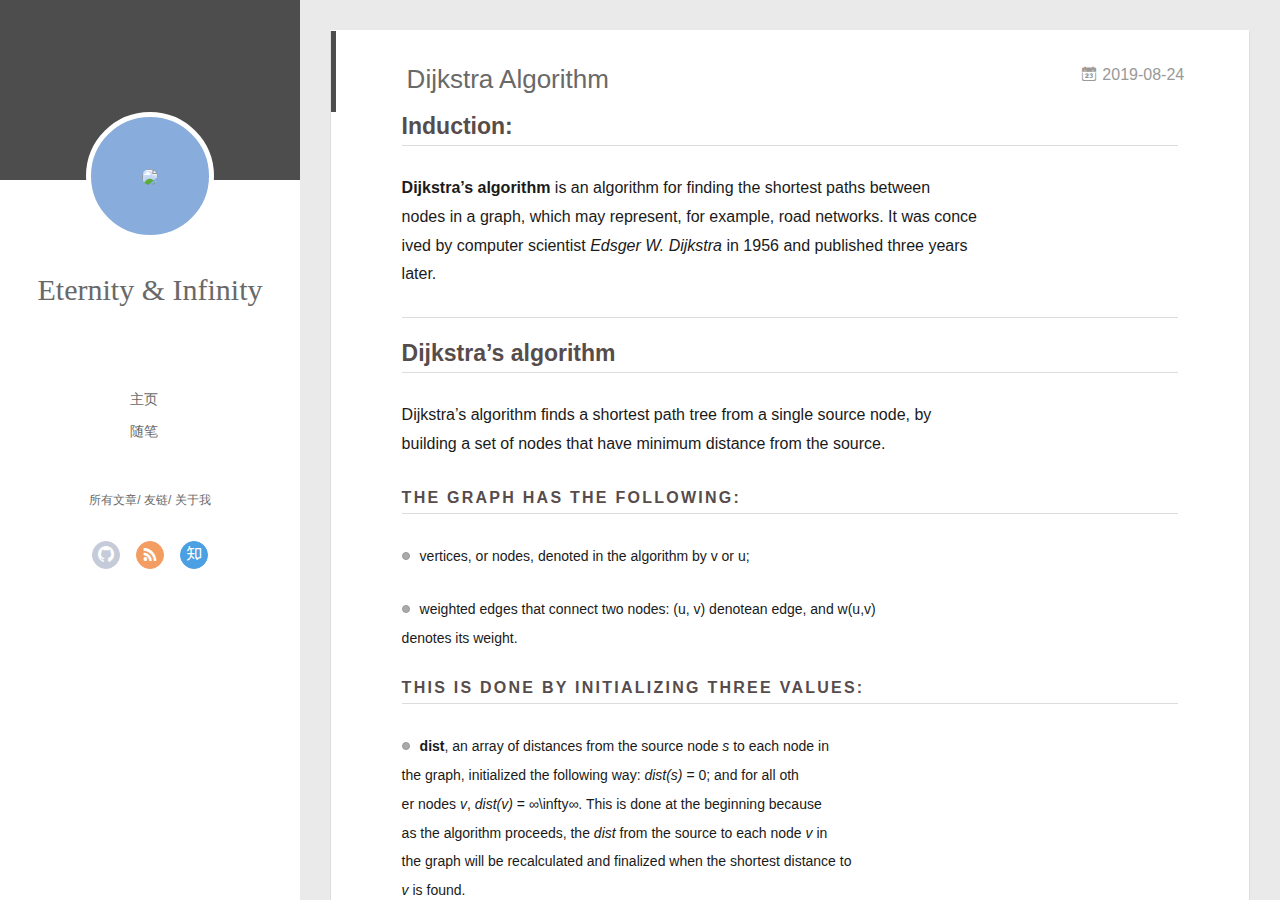
==== commit 6d11643c: "Site updated: 2019-08-26 12:39:33" ====
--- a/index.html
+++ b/index.html
@@ -41,7 +41,7 @@
 <div class="intrude-less">
 	<header id="header" class="inner">
 		<a href="/" class="profilepic">
-			<img src="/source/img/head.png" class="js-avatar show">
+			<img src="/source/img/head.png" class="js-avatar">
 		</a>
 		<hgroup>
 		  <h1 class="header-author"><a href="/">Eternity &amp; Infinity</a></h1>
@@ -56,9 +56,6 @@
 				<li><a href="/tags/随笔/">随笔</a></li>
 	        
 			</ul>
-		</nav>
-		<nav>
-			总文章数 3
 		</nav>
 		<nav class="header-smart-menu">
     		
@@ -100,7 +97,7 @@
 	<div class="intrude-less">
 		<header id="header" class="inner">
 			<div class="profilepic">
-				<img src="//source/img/head.png" class="js-avatar">
+				<img src="/source/img/head.png" class="js-avatar">
 			</div>
 			<hgroup>
 			  <h1 class="header-author js-header-author">Eternity &amp; Infinity</h1>
@@ -263,128 +260,6 @@
 
 
   
-    <article id="post-My-First-Blog" class="article article-type-post  article-index" itemscope itemprop="blogPost">
-  <div class="article-inner">
-    
-      <header class="article-header">
-        
-  
-    <h1 itemprop="name">
-      <a class="article-title" href="/2019/08/23/My-First-Blog/">My First Blog</a>
-    </h1>
-  
-
-        
-        <a href="/2019/08/23/My-First-Blog/" class="archive-article-date">
-  	<time datetime="2019-08-23T09:21:26.000Z" itemprop="datePublished"><i class="icon-calendar icon"></i>2019-08-23</time>
-</a>
-        
-      </header>
-    
-    <div class="article-entry" itemprop="articleBody">
-      
-        <h2 id="然后就是二级标题"><a href="#然后就是二级标题" class="headerlink" title="然后就是二级标题"></a>然后就是二级标题</h2><h3 id="聪明的如你肯定知道六级标题怎么写"><a href="#聪明的如你肯定知道六级标题怎么写" class="headerlink" title="聪明的如你肯定知道六级标题怎么写"></a>聪明的如你肯定知道六级标题怎么写</h3><hr>
-<p>记得我们说过换行的问题吗。<br>不加 <em>空行</em> 的换行是不做数的。</p>
-<p>加了 <em>空行</em> 就对了。</p>
-<p>如果你用过 <strong>LATEX</strong> 的话应该是习惯这种写法的。</p>
-<hr>
-<ul>
-<li>无序列表的符号除了*之外</li>
-<li>用+/-也是可以的</li>
-<li>但是混用不太好吧，还是统一比较好<ul>
-<li>我是习惯于用*的</li>
-<li>嗯，手动的空格缩进就能带来列表缩进</li>
-</ul>
-</li>
-</ul>
-<ol>
-<li>加上数字编号就能做出有序列表</li>
-<li>有序列表也不需要前面的数字完全按照顺序排列</li>
-<li>这样更方便我们随便改变顺序对不对</li>
-</ol>
-<hr>
-<pre><code>这段会被认为是代码，或者纯文本。 反正不用担
-心被格式处理。
-print 3*5*7</code></pre><hr>
-<p>一个表格的例子：</p>
-<table>
-<thead>
-<tr>
-<th align="left">左对齐</th>
-<th align="center">居中</th>
-<th align="right">右对齐</th>
-</tr>
-</thead>
-<tbody><tr>
-<td align="left">2</td>
-<td align="center">3</td>
-<td align="right">5</td>
-</tr>
-<tr>
-<td align="left">10</td>
-<td align="center">100</td>
-<td align="right">1000</td>
-</tr>
-</tbody></table>
-<hr>
-<figure class="highlight python"><table><tr><td class="gutter"><pre><span class="line">1</span><br><span class="line">2</span><br><span class="line">3</span><br><span class="line">4</span><br><span class="line">5</span><br><span class="line">6</span><br><span class="line">7</span><br><span class="line">8</span><br><span class="line">9</span><br><span class="line">10</span><br><span class="line">11</span><br><span class="line">12</span><br><span class="line">13</span><br></pre></td><td class="code"><pre><span class="line"><span class="function"><span class="keyword">def</span> <span class="title">lower_bound</span><span class="params">(array, key)</span>:</span></span><br><span class="line">    <span class="string">""" Time complexity : O(logn). """</span></span><br><span class="line">    low = <span class="number">0</span></span><br><span class="line">    high = len(array) - <span class="number">1</span></span><br><span class="line"></span><br><span class="line">    <span class="keyword">while</span> low &lt;= high:</span><br><span class="line">        mid = (low + high) &gt;&gt; <span class="number">1</span></span><br><span class="line">        <span class="keyword">if</span> array[mid] &lt; key:</span><br><span class="line">            low = mid + <span class="number">1</span></span><br><span class="line">        <span class="keyword">else</span>:</span><br><span class="line">            high = mid - <span class="number">1</span></span><br><span class="line"></span><br><span class="line">    <span class="keyword">return</span> low</span><br></pre></td></tr></table></figure>
-
-<blockquote>
-<p>这段就是引用<br>注意【引用】这个东西会被怎么表示可是不一定的，<br>不同的显示环境处理起来往往大相径庭。</p>
-</blockquote>
-
-      
-
-      
-    </div>
-    <div class="article-info article-info-index">
-      
-      
-	<div class="article-tag tagcloud">
-		<i class="icon-price-tags icon"></i>
-		<ul class="article-tag-list">
-			 
-        		<li class="article-tag-list-item">
-        			<a href="javascript:void(0)" class="js-tag article-tag-list-link color3">随笔</a>
-        		</li>
-      		
-		</ul>
-	</div>
-
-      
-
-      
-        <p class="article-more-link">
-          <a class="article-more-a" href="/2019/08/23/My-First-Blog/">展开全文 >></a>
-        </p>
-      
-
-      
-      <div class="clearfix"></div>
-    </div>
-  </div>
-</article>
-
-<aside class="wrap-side-operation">
-    <div class="mod-side-operation">
-        
-        <div class="jump-container" id="js-jump-container" style="display:none;">
-            <a href="javascript:void(0)" class="mod-side-operation__jump-to-top">
-                <i class="icon-font icon-back"></i>
-            </a>
-            <div id="js-jump-plan-container" class="jump-plan-container" style="top: -11px;">
-                <i class="icon-font icon-plane jump-plane"></i>
-            </div>
-        </div>
-        
-        
-    </div>
-</aside>
-
-
-
-
-  
     <article id="post-hello-world" class="article article-type-post  article-index" itemscope itemprop="blogPost">
   <div class="article-inner">
     
@@ -478,8 +353,6 @@
     </div>
   </div>
 </footer>
-<script async src="//busuanzi.ibruce.info/busuanzi/2.3/busuanzi.pure.mini.js"></script>
-<span id="busuanzi_container_site_pv">Total Number Of Visits: <span id="busuanzi_value_site_pv"></span></span>
     </div>
     <script>
 	var yiliaConfig = {
@@ -557,10 +430,6 @@
              
               <li class="article-tag-list-item">
                 <a href="javascript:void(0)" class="js-tag color1">Graph Algorithm</a>
-              </li>
-             
-              <li class="article-tag-list-item">
-                <a href="javascript:void(0)" class="js-tag color3">随笔</a>
               </li>
             
             <div class="clearfix"></div>
@@ -643,7 +512,7 @@
     
     	<section class="tools-section tools-section-me" q-show="aboutme">
   	  	
-  	  		<div class="aboutme-wrap" id="js-aboutme">The true nobility is in being superior to your&lt;br&gt;&lt;br&gt;previous self.</div>
+  	  		<div class="aboutme-wrap" id="js-aboutme">The true nobility is in being superior to your previous self.</div>
   	  	
     	</section>
     
--- a/main.0cf68a.css
+++ b/main.0cf68a.css
@@ -1,2 +1 @@
-.clearfix:after,.clearfix:before{content:"";display:table}.clearfix:after{clear:both}.left-col.show{box-shadow:0 0 6px 0 rgba(0,0,0,.75)}.mid-col,.mid-col.show .article,.tools-col,.tools-col .tools-section .search-tag.tagcloud .article-tag-list,.tools-col .tools-section .search-ul .search-tag span:hover,.tools-col .tools-section .search-ul .search-time span:hover,.tools-col .tools-section .search-ul .search-title:hover,.tools-col .tools-section .search-wrap .icon{transition:all .2s ease-in;-ms-transition:all .2s ease-in}@-webkit-keyframes leftIn{0%,60%,75%,90%,to{-webkit-animation-timing-function:cubic-bezier(.215,.61,.355,1);animation-timing-function:cubic-bezier(.215,.61,.355,1)}0%{-webkit-transform:translateZ(0);transform:translateZ(0)}60%{-webkit-transform:translate3d(358px,0,0);transform:translate3d(358px,0,0)}75%{-webkit-transform:translate3d(323px,0,0);transform:translate3d(323px,0,0)}90%{-webkit-transform:translate3d(338px,0,0);transform:translate3d(338px,0,0)}to{-webkit-transform:translate3d(333px,0,0);transform:translate3d(333px,0,0)}}@keyframes leftIn{0%,60%,75%,90%,to{-webkit-animation-timing-function:cubic-bezier(.215,.61,.355,1);animation-timing-function:cubic-bezier(.215,.61,.355,1)}0%{-webkit-transform:translateZ(0);transform:translateZ(0)}60%{-webkit-transform:translate3d(358px,0,0);transform:translate3d(358px,0,0)}75%{-webkit-transform:translate3d(323px,0,0);transform:translate3d(323px,0,0)}90%{-webkit-transform:translate3d(338px,0,0);transform:translate3d(338px,0,0)}to{-webkit-transform:translate3d(333px,0,0);transform:translate3d(333px,0,0)}}.mid-col.show{-webkit-animation-duration:.8s;animation-duration:.8s;-webkit-animation-fill-mode:both;animation-fill-mode:both;-webkit-animation-name:leftIn;animation-name:leftIn}@-webkit-keyframes leftOut{0%,60%,75%,90%,to{-webkit-animation-timing-function:cubic-bezier(.215,.61,.355,1);animation-timing-function:cubic-bezier(.215,.61,.355,1)}0%{-webkit-transform:translate3d(333px,0,0);transform:translate3d(333px,0,0)}60%{-webkit-transform:translate3d(-25px,0,0);transform:translate3d(-25px,0,0)}75%{-webkit-transform:translate3d(10px,0,0);transform:translate3d(10px,0,0)}90%{-webkit-transform:translate3d(-5px,0,0);transform:translate3d(-5px,0,0)}to{-webkit-transform:translateZ(0);transform:translateZ(0)}}@keyframes leftOut{0%,60%,75%,90%,to{-webkit-animation-timing-function:cubic-bezier(.215,.61,.355,1);animation-timing-function:cubic-bezier(.215,.61,.355,1)}0%{-webkit-transform:translate3d(333px,0,0);transform:translate3d(333px,0,0)}60%{-webkit-transform:translate3d(-25px,0,0);transform:translate3d(-25px,0,0)}75%{-webkit-transform:translate3d(10px,0,0);transform:translate3d(10px,0,0)}90%{-webkit-transform:translate3d(-5px,0,0);transform:translate3d(-5px,0,0)}to{-webkit-transform:translateZ(0);transform:translateZ(0)}}.mid-col.hide{-webkit-animation-duration:.8s;animation-duration:.8s;-webkit-animation-name:leftOut;animation-name:leftOut}@-webkit-keyframes smallLeftIn{0%,60%,75%,90%,to{-webkit-animation-timing-function:cubic-bezier(.215,.61,.355,1);animation-timing-function:cubic-bezier(.215,.61,.355,1)}0%{-webkit-transform:translateZ(0);transform:translateZ(0)}60%{-webkit-transform:translate3d(325px,0,0);transform:translate3d(325px,0,0)}75%{-webkit-transform:translate3d(290px,0,0);transform:translate3d(290px,0,0)}90%{-webkit-transform:translate3d(305px,0,0);transform:translate3d(305px,0,0)}to{-webkit-transform:translate3d(300px,0,0);transform:translate3d(300px,0,0)}}@keyframes smallLeftIn{0%,60%,75%,90%,to{-webkit-animation-timing-function:cubic-bezier(.215,.61,.355,1);animation-timing-function:cubic-bezier(.215,.61,.355,1)}0%{-webkit-transform:translateZ(0);transform:translateZ(0)}60%{-webkit-transform:translate3d(325px,0,0);transform:translate3d(325px,0,0)}75%{-webkit-transform:translate3d(290px,0,0);transform:translate3d(290px,0,0)}90%{-webkit-transform:translate3d(305px,0,0);transform:translate3d(305px,0,0)}to{-webkit-transform:translate3d(300px,0,0);transform:translate3d(300px,0,0)}}.tools-col.show{-webkit-animation-duration:.8s;animation-duration:.8s;-webkit-animation-fill-mode:both;animation-fill-mode:both;-webkit-animation-name:smallLeftIn;animation-name:smallLeftIn}@-webkit-keyframes smallleftOut{0%,60%,75%,90%,to{-webkit-animation-timing-function:cubic-bezier(.215,.61,.355,1);animation-timing-function:cubic-bezier(.215,.61,.355,1)}0%{-webkit-transform:translate3d(333px,0,0);transform:translate3d(333px,0,0)}60%{-webkit-transform:translate3d(-25px,0,0);transform:translate3d(-25px,0,0)}75%{-webkit-transform:translate3d(10px,0,0);transform:translate3d(10px,0,0)}90%{-webkit-transform:translate3d(-5px,0,0);transform:translate3d(-5px,0,0)}to{-webkit-transform:translateZ(0);transform:translateZ(0)}}@keyframes smallleftOut{0%,60%,75%,90%,to{-webkit-animation-timing-function:cubic-bezier(.215,.61,.355,1);animation-timing-function:cubic-bezier(.215,.61,.355,1)}0%{-webkit-transform:translate3d(333px,0,0);transform:translate3d(333px,0,0)}60%{-webkit-transform:translate3d(-25px,0,0);transform:translate3d(-25px,0,0)}75%{-webkit-transform:translate3d(10px,0,0);transform:translate3d(10px,0,0)}90%{-webkit-transform:translate3d(-5px,0,0);transform:translate3d(-5px,0,0)}to{-webkit-transform:translateZ(0);transform:translateZ(0)}}.tools-col.hide{-webkit-animation-duration:.8s;animation-duration:.8s;-webkit-animation-fill-mode:both;animation-fill-mode:both;-webkit-animation-name:smallleftOut;animation-name:smallleftOut}html{-ms-text-size-adjust:100%;-webkit-text-size-adjust:100%;-webkit-tap-highlight-color:transparent;height:100%}body{margin:0;font-size:14px;font-family:Helvetica Neue,Helvetica,STHeiTi,Arial,sans-serif;line-height:1.5;color:#333;background-color:#fff;min-height:100%}article,aside,details,figcaption,figure,footer,header,hgroup,main,menu,nav,section,summary{display:block}audio,canvas,progress,video{display:inline-block}audio:not([controls]){display:none;height:0}progress{vertical-align:baseline}[hidden],template{display:none}a{background:transparent;text-decoration:none;color:#08c}a:active{outline:0}abbr[title]{border-bottom:1px dotted}b,strong{font-weight:700}dfn{font-style:italic}mark{background:#ff0;color:#000}small{font-size:80%}sub,sup{font-size:75%;line-height:0;position:relative;vertical-align:baseline}sup{top:-.5em}sub{bottom:-.25em}img{border:0;vertical-align:middle;max-width:100%}svg:not(:root){overflow:hidden}pre{overflow:auto;white-space:pre;white-space:pre-wrap;word-wrap:break-word}code,kbd,pre,samp{font-family:monospace,monospace;font-size:1em}button,input,optgroup,select,textarea{color:inherit;font:inherit;margin:0;vertical-align:middle}button,input,select{overflow:visible}button,select{text-transform:none}button,html input[type=button],input[type=reset],input[type=submit]{-webkit-appearance:button;cursor:pointer}[disabled]{cursor:default}button::-moz-focus-inner,input::-moz-focus-inner{border:0;padding:0}input{line-height:normal}input[type=checkbox],input[type=radio]{box-sizing:border-box;padding:0}input[type=number]::-webkit-inner-spin-button,input[type=number]::-webkit-outer-spin-button{height:auto}input[type=search]{-webkit-appearance:textfield;box-sizing:border-box}input[type=search]::-webkit-search-cancel-button,input[type=search]::-webkit-search-decoration{-webkit-appearance:none}fieldset{border:1px solid silver;margin:0 2px;padding:.35em .625em .75em}legend{border:0;padding:0}textarea{overflow:auto;resize:vertical;vertical-align:top}optgroup{font-weight:700}button,input,select,textarea{outline:0}input,textarea{-webkit-user-modify:read-write-plaintext-only}input::-ms-clear,input::-ms-reveal{display:none}input::-moz-placeholder,textarea::-moz-placeholder{color:#999}input:-ms-input-placeholder,textarea:-ms-input-placeholder{color:#999}input::-webkit-input-placeholder,textarea::-webkit-input-placeholder{color:#999}.placeholder{color:#999}table{border-collapse:collapse;border-spacing:0}td,th{padding:0}blockquote,figure,form,h1,h2,h3,h4,h5,h6,p{margin:0}dd,dl,li,ol,ul{margin:0;padding:0}ol,ul{list-style:none outside none}h1,h2,h3{line-height:2;font-weight:400}h1{font-size:18px}h2{font-size:16px}h3{font-size:14px}i{font-style:normal}*{box-sizing:border-box}@font-face{font-family:iconfont;src:url(./fonts/iconfont.b322fa.eot);src:url(./fonts/iconfont.b322fa.eot#iefix) format("embedded-opentype"),url(./fonts/iconfont.8c627f.woff) format("woff"),url(./fonts/iconfont.16acc2.ttf) format("truetype"),url(./fonts/iconfont.45d7ee.svg#iconfont) format("svg")}[class*=" icon-"],[class^=icon-]{font-family:iconfont!important;speak:none;font-size:16px;font-style:normal;font-weight:400;font-variant:normal;text-transform:none;line-height:1;-webkit-font-smoothing:antialiased;-moz-osx-font-smoothing:grayscale}.icon-twitter:before{content:"\E600"}.icon-facebook:before{content:"\E601"}.icon-clock:before{content:"\E602"}.icon-mail:before{content:"\E609"}.icon-link:before{content:"\E6AB"}.icon-search:before{content:"\E65B"}.icon-smile:before{content:"\E64A"}.icon-roundrightfill:before{content:"\E65A"}.icon-list:before{content:"\E682"}.icon-book:before{content:"\E6FE"}.icon-home:before{content:"\E6BB"}.icon-share:before{content:"\E618"}.icon-back:before{content:"\E625"}.icon-qq:before{content:"\E62D"}.icon-weibo:before{content:"\E619"}.icon-segmentfault:before{content:"\E603"}.icon-sort:before{content:"\E700"}.icon-jianshu:before{content:"\E613"}.icon-circle-left:before{content:"\E71F"}.icon-circle-right:before{content:"\E720"}.icon-loading:before{content:"\E614"}.icon-acfun:before{content:"\E604"}.icon-close:before{content:"\E60C"}.icon-tumblr:before{content:"\E6B0"}.icon-calendar:before{content:"\E667"}.icon-rss:before{content:"\E877"}.icon-price-tags:before{content:"\E6F9"}.icon-quo-left:before{content:"\E7F5"}.icon-quo-right:before{content:"\E7F6"}.icon-back1:before{content:"\E64E"}.icon-github:before{content:"\E735"}.icon-film:before{content:"\E7B7"}.icon-weixin:before{content:"\E61F"}.icon-qzone:before{content:"\E680"}.icon-category:before{content:"\E605"}.icon-douban:before{content:"\E64C"}.icon-roundleftfill:before{content:"\E799"}.icon-tuding:before{content:"\E651"}.icon-zhihu:before{content:"\E61B"}.icon-linkedin:before{content:"\E6D4"}.icon-google:before{content:"\E635"}.icon-plane:before{content:"\E62F"}.icon-bilibili:before{content:"\E622"}.icon-psn:before{content:"\E6C7"}body,button,input,select,textarea{color:#1a1a1a;font-family:lucida grande,lucida sans unicode,lucida,helvetica,Hiragino Sans GB,Microsoft YaHei,WenQuanYi Micro Hei,sans-serif;font-size:16px;font-size:1rem;line-height:1.75}body{overflow-y:hidden;background:#eaeaea}#container,body,html{height:100%;overflow-x:hidden;overflow-y:auto}#mobile-nav{display:none}#container{position:relative;min-height:100%}#container .anm-canvas{display:none}#container.show .anm-canvas{display:block;position:fixed}.body-wrap{margin-bottom:80px}.mid-col{position:absolute;right:0;min-height:100%;background:#eaeaea;left:300px;width:auto}.mid-col.show{background:none;opacity:.9}.mid-col.show .article{background:hsla(0,0%,100%,.3)}.left-col{background:#fff;width:300px;position:fixed;opacity:1;transition:all .2s ease-in;height:100%;z-index:999}.left-col .overlay{width:100%;height:180px;position:absolute}.left-col .intrude-less{width:76%;text-align:center;margin:112px auto 0}.left-col #header{width:100%;height:300px;position:relative;border-bottom:1px solid color-border}.left-col #header a{color:#696969}.left-col #header a:hover{color:#b0a0aa}.left-col #header .header-subtitle{text-align:center;color:#999;font-size:14px;line-height:25px;overflow:hidden;text-overflow:ellipsis;display:-webkit-box;-webkit-line-clamp:2;-webkit-box-orient:vertical}.left-col #header .header-menu{font-weight:300;line-height:31px;text-transform:uppercase;float:none;min-height:150px;margin-left:-12px;text-align:center;display:-webkit-box;-webkit-box-orient:horizontal;-webkit-box-pack:center;-webkit-box-align:center}.left-col #header .header-menu li{cursor:default}.left-col #header .header-menu li a{font-size:14px;min-width:300px}.left-col #header .header-smart-menu{font-size:12px;margin-bottom:20px}.left-col #header .header-smart-menu a:after{content:"/"}.left-col #header .header-smart-menu a:last-child:after{content:""}.left-col #header .profilepic{display:block;border:5px solid #fff;border-radius:300px;width:128px;height:128px;margin:0 auto;position:relative;overflow:hidden;background:#88acdb;-webkit-transition:all .2s ease-in;display:-webkit-box;-webkit-box-orient:horizontal;-webkit-box-pack:center;-webkit-box-align:center;text-align:center}.left-col #header .profilepic img{border-radius:300px;opacity:1;-webkit-transition:all .2s ease-in}.left-col #header .profilepic img.show{width:100%;height:100%;opacity:1}.left-col #header .header-author{text-align:center;margin:.67em 0;font-family:"Times New Roman",Georgia,Serif
-;font-size:30px;transition:.3s}::-webkit-scrollbar{width:10px;height:10px}::-webkit-scrollbar-button{width:0;height:0}::-webkit-scrollbar-button:end:decrement,::-webkit-scrollbar-button:start:increment{display:none}::-webkit-scrollbar-corner{display:block}::-webkit-scrollbar-thumb{border-radius:8px;background-color:rgba(0,0,0,.2)}::-webkit-scrollbar-thumb:hover{border-radius:8px;background-color:rgba(0,0,0,.5)}::-webkit-scrollbar-thumb,::-webkit-scrollbar-track{border-right:1px solid transparent;border-left:1px solid transparent}::-webkit-scrollbar-track:hover{background-color:rgba(0,0,0,.15)}::-webkit-scrollbar-button:start{width:10px;height:10px;background:url(./img/scrollbar_arrow.png) no-repeat 0 0}::-webkit-scrollbar-button:start:hover{background:url(./img/scrollbar_arrow.png) no-repeat -15px 0}::-webkit-scrollbar-button:start:active{background:url(./img/scrollbar_arrow.png) no-repeat -30px 0}::-webkit-scrollbar-button:end{width:10px;height:10px;background:url(./img/scrollbar_arrow.png) no-repeat 0 -18px}::-webkit-scrollbar-button:end:hover{background:url(./img/scrollbar_arrow.png) no-repeat -15px -18px}::-webkit-scrollbar-button:end:active{background:url(./img/scrollbar_arrow.png) no-repeat -30px -18px}.article-entry .highlight,.article-entry pre{background:#272822;margin:10px 0;padding:10px;overflow:auto;color:#fff;font-size:.9em;line-height:22.400000000000002px}.article-entry .gist .gist-file .gist-data .line-numbers,.article-entry .highlight .gutter pre,.article-entry .highlight .gutter pre .line{color:#666}.article-entry code,.article-entry pre{font-family:Source Code Pro,Consolas,Monaco,Menlo,monospace}.article-entry code{background:#eee;padding:0 .3em;border:none}.article-entry pre code{background:none;text-shadow:none;padding:0;color:#fff}.article-entry .highlight{border-radius:4px}.article-entry .highlight pre{border:none;margin:0;padding:0}.article-entry .highlight table{margin:0;width:auto}.article-entry .highlight td{border:none;padding:0}.article-entry .highlight figcaption{color:highlight-comment;line-height:1em;margin-bottom:1em}.article-entry .highlight figcaption:after,.article-entry .highlight figcaption:before{content:"";display:table}.article-entry .highlight figcaption:after{clear:both}.article-entry .highlight figcaption a{float:right}.article-entry .highlight .gutter pre{text-align:right;padding-right:20px}.article-entry .highlight .gutter pre .line{text-shadow:none}.article-entry .highlight .line{color:#fff;min-height:19px}.article-entry .gist{margin:0 -20px;border-style:solid;border-color:#ddd;border-width:1px 0;background:#272822;padding:15px 20px 15px 0}.article-entry .gist .gist-file{border:none;font-family:Source Code Pro,Consolas,Monaco,Menlo,monospace;margin:0}.article-entry .gist .gist-file .gist-data{background:none;border:none}.article-entry .gist .gist-file .gist-data .line-numbers{background:none;border:none;padding:0 20px 0 0}.article-entry .gist .gist-file .gist-data .line-data{padding:0!important}.article-entry .gist .gist-file .highlight{margin:0;padding:0;border:none}.article-entry .gist .gist-file .gist-meta{background:#272822;color:highlight-comment;font:.85em Helvetica Neue,Helvetica,Arial,sans-serif;text-shadow:0 0;padding:0;margin-top:1em;margin-left:20px}.article-entry .gist .gist-file .gist-meta a{color:#258fb8;font-weight:400}.article-entry .gist .gist-file .gist-meta a:hover{text-decoration:underline}pre .comment{color:#75715e}pre .class .params,pre .function .keyword,pre .keyword{color:#66d9ef}pre .css .value,pre .doctype,pre .function,pre .params,pre .tag{color:#fff}pre .at_rule,pre .at_rule .keyword,pre .css~* .tag,pre .preprocessor,pre .preprocessor .keyword,pre .title{color:#f92672}pre .attribute,pre .built_in,pre .class,pre .css~* .class,pre .function .title{color:#a6e22e}pre .string,pre .value{color:#e6db74}pre .number{color:#7163d7}pre .css~* .id,pre .id{color:#fd971f}#header .tagcloud a{color:#fff}.tagcloud a{display:inline-block;text-decoration:none;font-weight:400;font-size:10px;color:#fff;height:18px;line-height:18px;float:left;padding:0 5px 0 10px;position:relative;border-radius:0 5px 5px 0;margin:5px 9px 5px 8px;font-family:Menlo,Monaco,Andale Mono,lucida console,Courier New,monospace}.tagcloud a:hover{opacity:.8}.tagcloud a:before{content:" ";width:0;height:0;position:absolute;top:0;left:-18px;border:9px solid transparent}.tagcloud a:after{content:" ";width:4px;height:4px;background-color:#fff;border-radius:4px;box-shadow:0 0 0 1px rgba(0,0,0,.3);position:absolute;top:7px;left:2px}.tagcloud a.color1{background:#ff945c}.tagcloud a.color1:before{border-right-color:#ff945c}.tagcloud a.color2{background:#cc8167}.tagcloud a.color2:before{border-right-color:#cc8167}.tagcloud a.color3{background:#ba8f6c}.tagcloud a.color3:before{border-right-color:#ba8f6c}.tagcloud a.color4{background:#94635c}.tagcloud a.color4:before{border-right-color:#94635c}.tagcloud a.color5{background:#7b5d5f}.tagcloud a.color5:before{border-right-color:#7b5d5f}.article-tag-list .article-tag-list-item{float:left}.article-pop-out .icon-tuding{color:#999;float:left;margin-right:10px;margin-top:6px}.article-category,.article-category .article-tag-list,.article-tag,.article-tag .article-tag-list{float:left}.article-category .icon,.article-tag .icon{color:#999;float:left;margin-right:10px;margin-top:6px}.article-pop-out{float:left}.archive-article-date{color:#999;margin-right:7.6923%;float:right}.archive-article-date .icon{margin:5px 5px 5px 0}.glass{background-color:rgba(54,70,93,.9);z-index:998;transition:opacity .15s;width:100%;height:100%;display:none}.glass,.tagcloud-ctn{left:0;opacity:1;bottom:0;position:fixed;right:0;top:0}.tagcloud-ctn{z-index:90120;background-size:100% 100%}.tagcloud-ctn .tagcloud-global{position:fixed;top:50%;left:50%;margin-top:-115px;margin-left:-315px;width:630px}.tagcloud-ctn .tagcloud-global a{width:80px;height:80px;border-radius:50%;background:#f2992e;color:#fff;display:block;float:left;line-height:80px;text-align:center}.tagcloud-ctn .tagcloud-global .tab-post-types .tab-post-type:first-child .post-type-icon{background:#f2992e}.tagcloud-ctn .tagcloud-global .tab-post-types .tab-post-type:nth-child(2) .post-type-icon{background:#56bc8a}.tagcloud-ctn .tagcloud-global .tab-post-types .tab-post-type:nth-child(3) .post-type-icon{background:#4aa8d8}.tagcloud-ctn .tagcloud-global .tab-post-types .tab-post-type:nth-child(4) .post-type-icon{background:#a77dc2}.tagcloud-ctn .tagcloud-global .tab-post-types .tab-post-type:nth-child(5) .post-type-icon{background:#dd765d}#header .header-nav{width:100%;position:absolute;transition:-webkit-transform .3s ease-in;transition:transform .3s ease-in;transition:transform .3s ease-in,-webkit-transform .3s ease-in}#header .header-nav .social{margin-top:10px;text-align:center;display:-webkit-box;display:-ms-flexbox;display:flex;-ms-flex-wrap:wrap;flex-wrap:wrap;-webkit-box-pack:center;-ms-flex-pack:center;justify-content:center}#header .header-nav .social a{border-radius:50%;display:-moz-inline-stack;display:inline-block;vertical-align:middle;*vertical-align:auto;zoom:1;*display:inline;margin:0 8px 15px;transition:.3s;text-align:center;color:#fff;opacity:.7;width:28px;height:28px;line-height:26px}#header .header-nav .social a:hover{opacity:1}#header .header-nav .social a.weibo{background:#aaf;border:1px solid #aaf}#header .header-nav .social a.weibo:hover{border:1px solid #aaf}#header .header-nav .social a.segmentfault{background:#009a61;border:1px solid #009a61}#header .header-nav .social a.segmentfault:hover{border:1px solid #009a61}#header .header-nav .social a.rss{background:#ef7522;border:1px solid #ef7522}#header .header-nav .social a.rss:hover{border:1px solid #cf5d0f}#header .header-nav .social a.github{background:#afb6ca;border:1px solid #afb6ca}#header .header-nav .social a.github:hover{border:1px solid #909ab6}#header .header-nav .social a.facebook{background:#3b5998;border:1px solid #3b5998}#header .header-nav .social a.facebook:hover{border:1px solid #2d4373}#header .header-nav .social a.google{background:#c83d20;border:1px solid #c83d20}#header .header-nav .social a.google:hover{border:1px solid #9c3019}#header .header-nav .social a.twitter{background:#55cff8;border:1px solid #55cff8}#header .header-nav .social a.twitter:hover{border:1px solid #24c1f6}#header .header-nav .social a.linkedin{background:#005a87;border:1px solid #005a87}#header .header-nav .social a.linkedin:hover{border:1px solid #006b98}#header .header-nav .social a.acfun{background:#fd4c5d;border:1px solid #fd4c5d}#header .header-nav .social a.acfun:hover{border:1px solid #fd4c5d}#header .header-nav .social a.bilibili{background:#e15280;border:1px solid #e15280}#header .header-nav .social a.bilibili:hover{border:1px solid #e15280}#header .header-nav .social a.zhihu{background:#0078d8;border:1px solid #0078d8}#header .header-nav .social a.zhihu:hover{border:1px solid #0078d8}#header .header-nav .social a.douban{background:#06c611;border:1px solid #06c611}#header .header-nav .social a.douban:hover{border:1px solid #06c611}#header .header-nav .social a.mail{background:#005a87;border:1px solid #005a87}#header .header-nav .social a.mail:hover{border:1px solid #006b98}#header .header-nav .social a.jianshu{background:#ff5722;border:1px solid #ff5722}#header .header-nav .social a.jianshu:hover{border:1px solid #ff5722}#header .header-nav .social a.weixin{background:#4caf50;border:1px solid #4caf50}#header .header-nav .social a.weixin:hover{border:1px solid #4caf50}#header .header-nav .social a.qq{background:#34baad;border:1px solid #34baad}#header .header-nav .social a.qq:hover{border:1px solid #34baad}#header .header-nav .social a.psn{background:#086ef6;border:1px solid #086ef6}#header .header-nav .social a.psn:hover{border:1px solid #086ef6}#page-nav{text-align:center;margin-top:30px}#page-nav .page-number{width:20px;height:25px;background:#4d4d4d;display:inline-block;color:#fff;line-height:25px;font-size:12px;margin:0 5px 30px;border-radius:2px}#page-nav .page-number:hover{background:#5e5e5e}#page-nav .current{background:#88acdb;cursor:default}#page-nav .current:hover{background:#88acdb}#page-nav .extend{color:#4d4d4d;margin:0 27px;opacity:1}#page-nav .extend:hover{color:#5e5e5e}#page-nav:hover .extend{opacity:1}.archives-wrap{position:relative;margin:0 30px;padding-right:60px;border-bottom:1px solid #eee;background:#fff}.archives-wrap:first-child{margin-top:30px}.archives-wrap:last-child{margin-bottom:80px}.archives-wrap .archive-year-wrap{line-height:35px;width:200px;position:absolute;padding-top:15px;font-size:1.8em;z-index:1}.archives-wrap .archive-year-wrap a{color:#666;font-weight:700;padding-left:48px}.archives{position:relative}.archives .article-info{border:none}.archives .archive-article{margin-left:200px;padding:20px 0;border-bottom:1px solid #eee;border-top:1px solid #fff;position:relative}.archives .archive-article:first-child{border-top:none}.archives .archive-article:last-child{border-bottom:none}.archives .archive-article-title{font-size:16px;color:#333;transition:color .3s}.archives .archive-article-title:hover{color:#657b83}.archives .archive-article-title span{display:block;color:#a8a8a8;font-size:12px;line-height:14px;height:7px;padding-left:2px}.archives .archive-article-title span:before{display:inline-block;content:"\201C";font-family:serif;font-size:30px;float:left;margin:4px 4px 0 -12px;color:#c8c8c8}.archive-article-inner .icon-clock{margin-right:5px}.archive-article-inner .archive-article-header{position:relative;min-height:36px}.archive-article-inner .article-meta{position:relative;float:right;margin-top:-10px;color:#555;background:none;text-align:right;width:auto}.archive-article-inner .article-meta .article-date time{color:#aaa}.archive-article-inner .article-meta .archive-article-date,.archive-article-inner .article-meta .article-tag-list{margin-right:30px;display:-moz-inline-stack;display:inline-block;vertical-align:middle;zoom:1;color:#666;font-size:14px}.archive-article-inner .article-meta .archive-article-date{cursor:default;font-size:12px;margin-bottom:5px;margin-top:-10px;margin-right:0}.archive-article-inner .article-meta .article-category:before{float:left;margin-top:1px;left:15px}.archive-article-inner .article-meta .article-category .article-category-link{width:auto;max-width:83px;padding-left:10px}.archive-article-inner .article-meta .article-tag-list{margin-top:0}.archive-article-inner .article-meta .article-tag-list:before{left:15px}.archive-article-inner .article-meta .article-tag-list .article-tag-list-item{display:inline-block;width:auto;max-width:83px;padding-left:8px;font-size:12px}.tools-col{width:300px;height:100%;position:fixed;left:0;top:0;z-index:0;padding:0;opacity:0;-webkit-overflow-scrolling:touch;overflow-scrolling:touch}.tools-col.show{opacity:1}.tools-col.hide{z-index:0}.tools-col .tools-nav{display:none}.tools-col .tools-section,.tools-col .tools-wrap{height:100%;color:#e5e5e5;width:360px;overflow:hidden;overflow-y:auto}.tools-col .tools-section ::-webkit-scrollbar,.tools-col .tools-wrap ::-webkit-scrollbar{display:none}.tools-col .tools-section .search-wrap{width:310px;margin:20px 20px 10px;position:relative}.tools-col .tools-section .search-wrap .search-ipt{width:310px;color:#fff;background:none;border:none;border-bottom:2px solid #fff;font-family:Roboto,serif}.tools-col .tools-section .search-wrap .icon{position:absolute;right:0;top:7px;color:#fff;cursor:pointer}.tools-col .tools-section .search-wrap .icon:hover{-webkit-transform:scale(1.2);transform:scale(1.2)}.tools-col .tools-section .search-wrap ::-webkit-input-placeholder{color:#ededed}.tools-col .tools-section .search-tag.tagcloud{text-align:center;position:relative}.tools-col .tools-section .search-tag.tagcloud .search-tag-wording{font-size:12px;float:right;margin:4px 75px 0 0}.tools-col .tools-section .search-tag.tagcloud .search-switch{width:40px;height:25px;display:block}.tools-col .tools-section .search-tag.tagcloud .search-switch input{width:40px;height:14px;position:absolute;top:0;right:30px;z-index:2;border:0;background:0 0;-webkit-appearance:none;outline:0}.tools-col .tools-section .search-tag.tagcloud .search-switch input:before{content:"";width:40px;height:14px;border:1px solid #bdcabc;background-color:#fdfdfd;border-radius:20px;cursor:pointer;display:inline-block;position:relative;vertical-align:middle;box-sizing:content-box;box-shadow:inset 0 0 0 0 #dfdfdf;transition:border .4s,box-shadow .4s;background-clip:content-box}.tools-col .tools-section .search-tag.tagcloud .search-switch input:checked:before{border-color:#64bd63;box-shadow:inset 0 0 0 .16rem #64bd63;background-color:#64bd63;transition:border .4s,box-shadow .4s,background-color 1.2s}.tools-col .tools-section .search-tag.tagcloud .search-switch input:checked:after{left:27px;background:#fff}.tools-col .tools-section .search-tag.tagcloud .search-switch input:after{content:"";width:14px;height:14px;position:absolute;top:16px;left:2px;-webkit-transform:translateY(-50%);border-radius:100%;background-color:#91c0f1;box-shadow:0 1px 1px rgba(0,0,0,.4);transition:left .2s;cursor:pointer}.tools-col .tools-section .search-tag.tagcloud .article-tag-list{display:none;margin:15px 10px 0;padding:10px;background:hsla(0,0%,100%,.2)}.tools-col .tools-section .search-tag.tagcloud .article-tag-list.show{display:block}.tools-col .tools-section .search-tag.tagcloud .a{float:none}.tools-col .tools-section .search-ul{margin-top:10px;color:rgba(77,77,77,.75);-webkit-overflow-scrolling:touch;overflow-scrolling:touch;overflow-y:auto}.tools-col .tools-section .search-ul .search-li{padding:10px 20px;border-bottom:1px dotted #dcdcdc}.tools-col .tools-section .search-ul .search-li:hover{background:hsla(0,0%,100%,.2)}.tools-col .tools-section .search-ul .search-title{overflow:hidden;white-space:nowrap;text-overflow:ellipsis;display:block;color:#fffff8;text-shadow:1px 1px rgba(77,77,77,.25)}.tools-col .tools-section .search-ul .search-title .icon{margin-right:10px;color:#fffdd8}.tools-col .tools-section .search-ul .search-title:hover{color:#fff}.tools-col .tools-section .search-ul .search-tag,.tools-col .tools-section .search-ul .search-time{font-size:12px;color:#fffdd8;margin-right:10px}.tools-col .tools-section .search-ul .search-tag .icon,.tools-col .tools-section .search-ul .search-time .icon{margin-right:0}.tools-col .tools-section .search-ul .search-tag span,.tools-col .tools-section .search-ul .search-time span{cursor:pointer}.tools-col .tools-section .search-ul .search-tag span:hover,.tools-col .tools-section .search-ul .search-time span:hover{color:#fff}.tools-col .tools-section .search-ul .search-time{float:left}.tools-col .tools-section .search-ul .search-tag span{margin-right:5px}.tools-col .tools-section-friends{padding-top:30px}.tools-col .aboutme-wrap{display:-webkit-box;display:-ms-flexbox;display:flex;-webkit-box-align:center;-ms-flex-align:center;align-items:center;-webkit-box-pack:center;-ms-flex-pack:center;justify-content:center;width:100%;height:100%;color:#fffdd8;text-shadow:1px 1px rgba(77,77,77,.45)}.body-wrap>article{position:relative}@-webkit-keyframes cd-bounce-1{0%{opacity:0;-webkit-transform:scale(1)}60%{opacity:1;-webkit-transform:scale(1.01)}to{-webkit-transform:scale(1)}}@keyframes cd-bounce-1{0%{opacity:0;-webkit-transform:scale(1);transform:scale(1)}60%{opacity:1;-webkit-transform:scale(1.01);transform:scale(1.01)}to{-webkit-transform:scale(1);transform:scale(1)}}.article{margin:30px;position:relative;border:1px solid #ddd;border-top:1px solid #fff;border-bottom:1px solid #fff;background:#fff;transition:all .2s ease-in}.article img{max-width:100%}.article-inner h1.article-title,.article-title{color:#696969;margin-left:0;font-weight:300;line-height:35px;margin-bottom:20px;font-size:26px;transition:color .3s}.article-header{border-left:5px solid #4d4d4d;padding:30px 0 15px 25px;padding-left:7.6923%}.article-meta{width:150px;font-size:14;text-align:right;position:absolute;right:0;top:23px;text-align:center;z-index:1}.article-meta time{color:#aaa}.article-meta time .icon-clock{margin-right:8px;font-size:16px}.article-more-link{margin-top:0;text-align:left;float:right}.article-more-link a{background:#4d4d4d;color:#fff;font-size:12px;padding:5px 8px;line-height:16px;border-radius:2px;transition:background .3s}.article-more-link a:hover{background:#3c3c3c}.article-more-link a.hidden{visibility:hidden}.article-info.info-on-right{margin:10px 0 0;float:right}.article-info-index.article-info{padding-top:20px;margin:30px 7.6923% 0;min-height:72px;border-top:1px solid #ddd}.article-info-post.article-info{padding:0;border:none;margin:-30px 0 20px 7.6923%}.article-inner p{margin:0 0 1.75em}.article-inner{border-color:#d1d1d1}.article-inner h1{font-size:28px;font-size:1.75rem;line-height:1.25;margin-top:2em;margin-bottom:1em}.article-inner h2{font-size:23px;font-size:1.4375rem;line-height:1.2173913043;margin-top:2.4347826087em;margin-bottom:1.2173913043em}.article-inner h3{font-size:19px;font-size:1.1875rem;line-height:1.1052631579;margin-top:2.9473684211em;margin-bottom:1.4736842105em}.article-inner h4,.article-inner h5,.article-inner h6{font-size:16px;font-size:1rem;line-height:1.3125;margin-top:3.5em;margin-bottom:1.75em}.article-inner h4{letter-spacing:.140625em;text-transform:uppercase}.article-inner h6{font-style:italic}.article-inner h1,.article-inner h2,.article-inner h3,.article-inner h4,.article-inner h5,.article-inner h6{font-weight:900}.article-inner h1:first-child,.article-inner h2:first-child,.article-inner h3:first-child,.article-inner h4:first-child,.article-inner h5:first-child,.article-inner h6:first-child{margin-top:0}.article-inner h1:first-child{margin-bottom:10px;display:inline}.article-entry{line-height:1.8em;padding-right:7.6923%;padding-left:7.6923%}.article-entry p{margin-top:10px}.article-entry li code,.article-entry p code{padding:1px 3px;margin:0 3px;background:#ddd;border:1px solid #ccc;font-family:Menlo,Monaco,Andale Mono,lucida console,Courier New,monospace;word-wrap:break-word;font-size:14px}.article-entry blockquote{background:#ddd;border-left:5px solid #ccc;padding:15px 20px;margin-top:10px;border-left:5px solid #657b83;background:#f6f6f6}.article-entry blockquote p{margin-top:0;margin-bottom:0}.article-entry em{font-style:italic}.article-entry ul li:before{content:"";width:6px;height:6px;border:1px solid #999;border-radius:10px;background:#aaa;display:inline-block;margin-right:10px;float:left;margin-top:10px}.article-entry ol{counter-reset:item}.article-entry ol li:before{counter-increment:item;content:counter(item) ".";margin-right:10px}.article-entry ol,.article-entry ul{font-size:14px;margin:10px 0}.article-entry li ol,.article-entry li ul{margin-left:30px}.article-entry li ol li:before,.article-entry li ul li:before{content:"";background:#dedede}.article-entry h1{margin-top:30px}.article-entry h2,.article-entry h3,.article-entry h4,.article-entry h5,.article-entry h6{margin-top:20px;font-weight:700;color:#574c4c;padding-bottom:5px;border-bottom:1px solid #ddd}.article-entry video{max-width:100%}.article-entry strong{font-weight:700}.article-entry .caption{display:block;font-size:.8em;color:#aaa}.article-entry hr{height:0;margin-top:20px;margin-bottom:20px;border-left:0;border-right:0;border-top:1px solid #ddd;border-bottom:1px solid #fff}.article-entry pre{line-height:1.5;margin-top:10px;padding:5px 15px;overflow-x:auto;color:#657b83;border:1px solid #ccc;text-shadow:0 1px #444;font-family:Menlo,Monaco,Andale Mono,lucida console,Courier New,monospace}.article-entry pre code{font-size:14px}.article-entry table{width:100%;border:1px solid #dedede;margin:15px 0;border-collapse:collapse}.article-entry table td,.article-entry table tr{height:35px}.article-entry table thead tr{background:#f8f8f8}.article-entry table tbody tr:hover{background:#efefef}.article-entry table td,.article-entry table th{border:1px solid #dedede;padding:0 10px}.article-entry figure table{border:none;width:auto;margin:0}.article-entry figure table tbody tr:hover{background:none}#article-nav{margin:0 0 20px;padding:0 32px 10px;min-height:30px}#article-nav .article-nav-link-wrap{font-size:14px}#article-nav .article-nav-link-wrap .article-nav-title{display:inline-block;font-size:16px;transition:color .3s}#article-nav .article-nav-link-wrap:hover .article-nav-title,#article-nav .article-nav-link-wrap:hover i{color:#4d4d4d}#article-nav #article-nav-older{float:right}#disqus_thread,#gitment-ctn,#SOHUCS,.cloud-tie-wrapper,.duoshuo{padding:0 30px!important;min-height:20px}#SOHUCS #SOHU_MAIN .module-cmt-list .block-cont-gw{border-bottom:1px dashed #c8c8c8!important}.share-wrap{min-height:20px}.share-btn{float:right;position:relative}.share-icons{display:-webkit-box;display:-ms-flexbox;display:flex;-webkit-box-pack:center;-ms-flex-pack:center;justify-content:center;-webkit-box-align:center;-ms-flex-align:center;align-items:center;-ms-flex-wrap:wrap;flex-wrap:wrap}.share-icons a{border:1px solid #fff;border-radius:50%;display:-moz-inline-stack;display:inline-block;vertical-align:middle;zoom:1;margin:10px;transition:.3s;text-align:center;color:#fff;opacity:.7;width:28px;height:28px;line-height:26px;text-shadow:1px 1px 1px #509eb7}.share-icons a:active{color:#fff}.share-icons a:hover{-webkit-transform:scale(1.2);transform:scale(1.2)}.share-icons a.share-outer{border:none;color:#fff;background:#4d4d4d;text-shadow:none}.page-modal{position:fixed;top:24%;left:50%;z-index:1001;padding:20px;text-align:center;color:#727272;background:#fff;border-radius:4px;box-shadow:0 2px 5px 0 rgba(0,0,0,.16),0 2px 10px 0 rgba(0,0,0,.12);opacity:0;-webkit-transform:translate(-50%,-200%);transform:translate(-50%,-200%)}.page-modal p{margin-bottom:10px}.page-modal.ready{visibility:hidden;display:block;-webkit-transform:translate(-50%,-100%);transform:translate(-50%,-100%);transition:.3s}.page-modal.in{visibility:visible;opacity:1;-webkit-transform:translate(-50%);transform:translate(-50%)}.page-modal .close{position:absolute;right:15px;top:15px;color:rgba(0,0,0,.2);font-size:16px;line-height:20px}.page-modal .close:active,.page-modal .close:hover{color:rgba(0,0,0,.4)}.mask{visibility:hidden;position:fixed;top:0;left:0;bottom:0;z-index:1000;width:100%;height:100%;background:#000;opacity:0;filter:alpha(opacity=0);pointer-events:none;transition:.3s ease-in-out}.mask.in{visibility:visible;pointer-events:auto;opacity:.3}.page-reward{margin:60px 0;text-align:center}.page-reward .page-reward-btn{position:relative;display:inline-block;width:56px;height:56px;line-height:56px;font-size:20px;color:#fff;background:#f44336;border-radius:50%;box-shadow:0 2px 5px 0 rgba(0,0,0,.16),0 2px 10px 0 rgba(0,0,0,.12);transition:.4s ease-in-out}.page-reward .page-reward-btn:active,.page-reward .page-reward-btn:hover{box-shadow:0 6px 12px rgba(0,0,0,.2),0 4px 15px rgba(0,0,0,.2)}.page-reward .page-reward-btn .tooltip-item{display:block;width:56px;height:56px}.page-reward .reward-box{display:-webkit-box;display:-ms-flexbox;display:flex;-ms-flex-pack:distribute;justify-content:space-around}.page-reward .reward-p{color:#fff;font-weight:700;text-shadow:1px 1px 1px #45b9e0}.page-reward .reward-p .icon{margin:0 10px;color:#ddd}.page-reward .reward-type{font-size:16px;display:block;color:#4d4d4d;margin:20px 0 0}.page-reward .reward-img{width:130px;height:130px;border:6px solid #fff;border-radius:3px}.wrap-side-operation{position:fixed;right:40px;bottom:50px;z-index:999;font-size:14px}.wrap-side-operation .icon-plane{color:#fff;text-shadow:1px 1px 1px #509eb7;opacity:.7;font-size:52px;line-height:40px;width:40px;text-align:center;display:block}.mod-side-operation{width:40px;text-align:center}.jump-container:hover .icon-back{background:rgba(36,193,246,.9)}.jump-container,.toc-container{position:relative;cursor:pointer;width:40px;height:40px;opacity:.8}.jump-plan-container{position:absolute;top:-11px;left:-4px;width:50px;height:61px;overflow:hidden}.jump-plan-container .jump-plane{display:block;position:absolute;width:42px;height:66px;-webkit-transform:translateY(68px);transform:translateY(68px);left:-2px}.mod-side-operation__jump-to-top .icon-back{transition:.3s;color:#fff;background:#ccc;-webkit-transform:rotate(90deg);transform:rotate(90deg);font-size:32px;line-height:40px;width:40px;text-align:center;display:block}.mod-side-operation__jump-to-top .icon-back:hover{background:#24c1f6;color:#24c1f6}.toc-container.tooltip-left{background:#ccc;margin-top:10px;transition:.3s}.toc-container.tooltip-left:hover{background:rgba(36,193,246,.9)}.toc-container.tooltip-left .icon-font{font-size:22px;line-height:40px;color:#fff}.toc-container.tooltip-left .tooltip{width:40px;height:40px;top:0;left:0}.toc-container.tooltip-left .tooltip-east .tooltip-content{min-height:100px;text-align:left;padding:5px 0 5px 20px;right:4.7em;min-width:200px;width:auto;font-size:14px;text-shadow:1px 1px 1px #398199;bottom:-10px;-webkit-transform-origin:100% 100%;transform-origin:100% 100%;-webkit-transform:translate3d(0,-10px,0) rotate3d(1,1,1,-30deg);transform:translate3d(0,-10px,0) rotate3d(1,1,1,-30deg)}.toc-container.tooltip-left .tooltip-east .tooltip-content a{color:#fff}.toc-container.tooltip-left .tooltip-east .tooltip-content:after{top:auto;bottom:23px}.toc-container.tooltip-left .tooltip-east .tooltip-content .toc-article{max-height:500px;overflow-x:hidden;overflow-y:auto}.toc-container.tooltip-left .tooltip-east .tooltip-content .toc-article li ol,.toc-container.tooltip-left .tooltip-east .tooltip-content .toc-article li ul{margin-left:30px}.toc-container.tooltip-left .tooltip-east .tooltip-content .toc-article li{white-space:nowrap}.toc-container.tooltip-left .tooltip:hover .tooltip-content{bottom:-10px;-webkit-transform:translate(0);transform:translate(0)}.tooltip-left .tooltip{position:absolute;z-index:999;cursor:pointer;width:28px;height:28px;top:-10px;right:10px}.tooltip-left .tooltip:hover a.share-outer{background:#24c1f6}@-webkit-keyframes pulse{0%{-webkit-transform:scale3d(.5,.5,1)}to{-webkit-transform:scaleX(1)}}@keyframes pulse{0%{-webkit-transform:scale3d(.5,.5,1);transform:scale3d(.5,.5,1)}to{-webkit-transform:scaleX(1);transform:scaleX(1)}}.tooltip-left .tooltip-content{position:absolute;background:rgba(36,193,246,.9);z-index:9999;width:200px;bottom:50%;margin-bottom:-10px;border-radius:20px;font-size:1.1em;text-align:center;color:#fff;opacity:0;cursor:default;pointer-events:none;-webkit-font-smoothing:antialiased;transition:opacity .3s,-webkit-transform .3s;transition:opacity .3s,transform .3s;transition:opacity .3s,transform .3s,-webkit-transform .3s}.tooltip-left .tooltip-west .tooltip-content{left:3.5em;-webkit-transform-origin:-2em 50%;transform-origin:-2em 50%;-webkit-transform:translate3d(0,50%,0) rotate3d(1,1,1,30deg);transform:translate3d(0,50%,0) rotate3d(1,1,1,30deg)}.tooltip-left .tooltip-east .tooltip-content{right:3.5em;-webkit-transform-origin:calc(100% + 2em) 50%;transform-origin:calc(100% + 2em) 50%;-webkit-transform:translate3d(0,50%,0) rotate3d(1,1,1,-30deg);transform:translate3d(0,50%,0) rotate3d(1,1,1,-30deg)}.tooltip-left .tooltip:hover .tooltip-content{opacity:1;-webkit-transform:translate3d(0,50%,0) rotate3d(0,0,0,0);transform:translate3d(0,50%,0) rotate3d(0,0,0,0);pointer-events:auto}.tooltip-left .tooltip-content:after,.tooltip-left .tooltip-content:before{content:"";position:absolute}.tooltip-left .tooltip-content:before{height:100%;width:3em}.tooltip-left .tooltip-content:after{width:2em;height:2em;top:50%;margin:-1em 0 0;background:url(./fonts/tooltip.4004ff.svg) no-repeat 50%;background-size:100%}.tooltip-left .tooltip-west .tooltip-content:after,.tooltip-left .tooltip-west .tooltip-content:before{right:99%}.tooltip-left .tooltip-east .tooltip-content:after,.tooltip-left .tooltip-east .tooltip-content:before{left:99%}.tooltip-left .tooltip-east .tooltip-content:after{-webkit-transform:scaleX(-1);transform:scaleX(-1)}.tooltip-top .tooltip{display:inline;position:relative;z-index:999}.tooltip-top .tooltip:after{content:"";position:absolute;width:100%;height:20px;bottom:100%;left:50%;pointer-events:none;-webkit-transform:translateX(-50%);transform:translateX(-50%)}.tooltip-top .tooltip:hover:after{pointer-events:auto}.tooltip-top .tooltip-content{position:absolute;z-index:9999;width:370px;left:50%;bottom:100%;font-size:20px;line-height:1.4;text-align:center;font-weight:400;color:#4d4d4d;background:transparent;opacity:0;margin:0 0 -10px -185px;cursor:default;pointer-events:none;font-family:Satisfy,cursive;-webkit-font-smoothing:antialiased;transition:opacity .3s .3s;padding-bottom:80px}.tooltip-top .tooltip:hover .tooltip-content{opacity:1;pointer-events:auto;transition-delay:0s}.tooltip-top .tooltip-content span{display:block}.tooltip-top .tooltip-text{border-bottom:10px solid #4d4d4d;overflow:hidden;-webkit-transform:scaleX(0);transform:scaleX(0);transition:-webkit-transform .3s .3s;transition:transform .3s .3s;transition:transform .3s .3s,-webkit-transform .3s .3s}.tooltip-top .tooltip:hover .tooltip-text{transition-delay:0s;-webkit-transform:scaleX(1);transform:scaleX(1)}.tooltip-top .tooltip-inner{background:rgba(36,193,246,.9);padding:40px;-webkit-transform:translate3d(0,100%,0);transform:translate3d(0,100%,0);webkit-transition:-webkit-transform .3s;transition:-webkit-transform .3s;transition:transform .3s;transition:transform .3s,-webkit-transform .3s}.tooltip-top .tooltip:hover .tooltip-inner{transition-delay:.3s;-webkit-transform:translateZ(0);transform:translateZ(0)}.tooltip-top .tooltip-content:after{content:"";left:50%;border:solid transparent;height:0;width:0;position:absolute;pointer-events:none;border-color:transparent;border-top-color:#4d4d4d;border-width:10px;margin-left:-10px}#footer{font-size:12px;font-family:Menlo,Monaco,Andale Mono,lucida console,Courier New,monospace;text-shadow:0 1px #fff;position:absolute;bottom:30px;opacity:.6;width:100%;text-align:center}#footer .outer{padding:0 30px}.footer-left{float:left}.footer-right{float:right}@media screen and (max-width:800px){#container,body,html{height:auto;overflow-x:hidden;overflow-y:auto}#mobile-nav{display:block}.body-wrap{margin-bottom:0}.left-col{display:none}.mid-col{left:0}#header .header-nav,.mid-col{position:relative}.wrap-side-operation{display:none}.cloud-tie-wrapper{padding:0;min-height:20px}.tools-col{left:-300px;width:300px}.tools-col .tools-wrap{padding-top:48px}.tools-col .tools-section,.tools-col .tools-wrap{width:300px}.tools-col .tools-section .search-wrap,.tools-col .tools-wrap .search-wrap{width:280px}.tools-col .tools-section .search-tag.tagcloud,.tools-col .tools-wrap .search-tag.tagcloud{margin-right:-30px}.tools-col .tools-section .search-ul .search-li,.tools-col .tools-wrap .search-ul .search-li{padding:5px 20px}.tools-col.show .header-menu.tools-nav{display:block}#container .header-author.fixed{position:fixed;top:-29px;width:100%;color:#ddd}.mobile-mask{width:100%;height:100%;position:fixed;top:0;left:0;background:rgba(0,0,0,.85);z-index:999}.btnctn{position:fixed;width:50px;height:50px;top:-5px;z-index:4}.btnctn .slider-trigger{position:absolute;z-index:101;width:42px;height:42px;text-align:center;line-height:50px}.btnctn .slider-trigger.back{top:0;left:0}.btnctn .slider-trigger.list{bottom:0;left:0}.btnctn .slider-trigger:hover{background:#444}.btnctn .slider-trigger .icon{font-size:24px;color:#fff}.article-header{border-left:none;padding:0;border-bottom:1px dotted #ddd}.article-header h1{margin-bottom:10px}.article-header .archive-article-date{float:none}.header-subtitle .icon{margin:0 10px;color:#d0d0d0}.article-info-index.article-info{min-height:40px;padding-top:10px;margin:0;border-top:1px solid #ddd}.article-info-post.article-info{margin:0;padding-top:10px;border:none}#viewer-box .viewer-box-l{font-size:14px}.article-nav-link-wrap{margin:5px 0;display:block;clear:both}.article-nav-link-wrap .icon-circle-right{float:left;margin:6px 4px 0 0}.article{padding:10px;margin:10px 0;border:0;font-size:16px;color:#555}.article .article-more-link{margin:0}.article .article-entry{padding:10px 0 30px}.article .article-inner h1.article-title,.article .article-title{font-size:18px;font-weight:300;display:block;margin:0}.article .article-meta{width:auto;height:30px;margin-top:-5px;position:ralative}.article .article-meta .article-date{font-size:12px;border-radius:0;color:#666;background:none;height:auto;padding:0;margin:0;width:100%;text-align:left;margin-left:10px}.article .article-meta .article-date time{width:auto;float:right;margin-right:10px}.article .article-meta .article-tag-list{margin-top:7px;position:absolute;right:10px;top:0}.article .article-meta .article-tag-list:before{float:left;margin-top:1px;left:0}.article .article-meta .article-tag-list .article-tag-list-item{float:left;padding-left:0;width:auto;max-width:83px}.article .article-meta .article-category{margin-top:7px;position:absolute;right:10px;top:-30px}.article .article-meta .article-category:before{float:left;margin-top:1px;left:15px}.article .article-meta .article-category .article-category-link{max-width:83px;width:auto;padding-left:10px}.article #article-nav-older{float:none;display:block}.share{padding:3px 10px}#disqus_thread,.duoshuo{padding:0 13px}#article-nav{margin:0;padding:5px 10px 10px}#article-nav #article-nav-older{float:none}#article-nav .article-nav-link-wrap .article-nav-title{font-size:16px}#page-nav .extend{opacity:1}.instagram .open-ins{left:2px;top:-30px;color:#aaa}.info-on-right{float:none}.archives-wrap{margin:10px 10px 0;padding:10px}.archives-wrap .archive-article-title{font-size:16px}.archives-wrap .archive-year-wrap{position:relative;padding:0}.archives-wrap .archive-year-wrap a{padding:0}.archives-wrap .article-meta .archive-article-date{font-size:12px;margin-right:10px;margin-top:-5px}.archives-wrap .article-meta .article-tag-list-link{font-size:12px}.archives .archive-article{padding:10px 0;margin-left:0}#footer{position:relative;bottom:0}#footer .footer-left{float:none;margin-bottom:10px}#footer .footer-right{float:none}#mobile-nav .header-author{margin:0;position:relative;z-index:2;color:#424242}#mobile-nav .overlay{height:110px;position:absolute;width:100%;z-index:2;background:#4d4d4d}#mobile-nav #header{padding:10px 0 0}#mobile-nav #header .profilepic{display:block;position:relative;z-index:100}.header-menu{height:auto;margin:10px 0 20px}.header-menu.tools-nav{display:none;position:fixed;left:0;width:100%;z-index:9999}.header-menu.tools-nav ul{margin-right:28px}.header-menu.tools-nav li,.header-menu.tools-nav ul{border-color:#fff}.header-menu.tools-nav li a,.header-menu.tools-nav ul a{color:#fff}.header-menu.tools-nav li a.active,.header-menu.tools-nav ul a.active{background:#81b5cc}.header-menu ul{text-align:center;cursor:default;display:-webkit-box;display:-ms-flexbox;display:flex;margin:0 auto;-webkit-box-align:center;-ms-flex-align:center;align-items:center;-ms-flex-pack:distribute;justify-content:space-around;position:relative;z-index:1;border:1px solid #a0a0a0;border-radius:3px}.header-menu li{border-left:1px solid #a0a0a0}.header-menu li:first-child{border-left:0}.header-menu li:last-child{border-right:0}.header-menu li a{font-size:14px;overflow:hidden;text-overflow:ellipsis;white-space:nowrap;display:block;color:#a0a0a0}.header-menu li a.active{color:#eaeaea;background:#a0a0a0}.profilepic{display:block;border:5px solid #fff;border-radius:300px;width:128px;height:128px;margin:0 auto;position:relative;overflow:hidden;background:#88acdb;-webkit-transition:all .2s ease-in;display:-webkit-box;-webkit-box-orient:horizontal;-webkit-box-pack:center;-webkit-box-align:center;text-align:center}.header-author{text-align:center;margin:.67em 0;font-family:Roboto,serif;font-size:30px;transition:.3s}.header-subtitle{text-align:center;color:#999;font-size:14px;line-height:25px;overflow:hidden;text-overflow:ellipsis;display:-webkit-box;-webkit-line-clamp:2;-webkit-box-orient:vertical;padding:0 24px}}/*! PhotoSwipe Default UI CSS by Dmitry Semenov | photoswipe.com | MIT license */.pswp__button{width:44px;height:44px;position:relative;background:none;cursor:pointer;overflow:visible;-webkit-appearance:none;display:block;border:0;padding:0;margin:0;float:right;opacity:.75;transition:opacity .2s;box-shadow:none}.pswp__button:focus,.pswp__button:hover{opacity:1}.pswp__button:active{outline:none;opacity:.9}.pswp__button::-moz-focus-inner{padding:0;border:0}.pswp__ui--over-close .pswp__button--close{opacity:1}.pswp__button,.pswp__button--arrow--left:before,.pswp__button--arrow--right:before{background:url(./img/default-skin.png) 0 0 no-repeat;background-size:264px 88px;width:44px;height:44px}@media (-webkit-min-device-pixel-ratio:1.1),(-webkit-min-device-pixel-ratio:1.09375),(min-resolution:1.1dppx),(min-resolution:105dpi){.pswp--svg .pswp__button,.pswp--svg .pswp__button--arrow--left:before,.pswp--svg .pswp__button--arrow--right:before{background-image:url(./fonts/default-skin.b257fa.svg)}.pswp--svg .pswp__button--arrow--left,.pswp--svg .pswp__button--arrow--right{background:none}}.pswp__button--close{background-position:0 -44px}.pswp__button--share{background-position:-44px -44px}.pswp__button--fs{display:none}.pswp--supports-fs .pswp__button--fs{display:block}.pswp--fs .pswp__button--fs{background-position:-44px 0}.pswp__button--zoom{display:none;background-position:-88px 0}.pswp--zoom-allowed .pswp__button--zoom{display:block}.pswp--zoomed-in .pswp__button--zoom{background-position:-132px 0}.pswp--touch .pswp__button--arrow--left,.pswp--touch .pswp__button--arrow--right{visibility:hidden}.pswp__button--arrow--left,.pswp__button--arrow--right{background:none;top:50%;margin-top:-50px;width:70px;height:100px;position:absolute}.pswp__button--arrow--left{left:0}.pswp__button--arrow--right{right:0}.pswp__button--arrow--left:before,.pswp__button--arrow--right:before{content:"";top:35px;background-color:rgba(0,0,0,.3);height:30px;width:32px;position:absolute}.pswp__button--arrow--left:before{left:6px;background-position:-138px -44px}.pswp__button--arrow--right:before{right:6px;background-position:-94px -44px}.pswp__counter,.pswp__share-modal{-webkit-user-select:none;-moz-user-select:none;-ms-user-select:none;user-select:none}.pswp__share-modal{display:block;background:rgba(0,0,0,.5);width:100%;height:100%;top:0;left:0;padding:10px;position:absolute;z-index:1600;opacity:0;transition:opacity .25s ease-out;-webkit-backface-visibility:hidden;will-change:opacity}.pswp__share-modal--hidden{display:none}.pswp__share-tooltip{z-index:1620;position:absolute;background:#fff;top:56px;border-radius:2px;display:block;width:auto;right:44px;box-shadow:0 2px 5px rgba(0,0,0,.25);-webkit-transform:translateY(6px);transform:translateY(6px);transition:-webkit-transform .25s;transition:transform .25s;transition:transform .25s,-webkit-transform .25s;-webkit-backface-visibility:hidden;will-change:transform}.pswp__share-tooltip a{display:block;padding:8px 12px;font-size:14px;line-height:18px}.pswp__share-tooltip a,.pswp__share-tooltip a:hover{color:#000;text-decoration:none}.pswp__share-tooltip a:first-child{border-radius:2px 2px 0 0}.pswp__share-tooltip a:last-child{border-radius:0 0 2px 2px}.pswp__share-modal--fade-in{opacity:1}.pswp__share-modal--fade-in .pswp__share-tooltip{-webkit-transform:translateY(0);transform:translateY(0)}.pswp--touch .pswp__share-tooltip a{padding:16px 12px}a.pswp__share--facebook:before{content:"";display:block;width:0;height:0;position:absolute;top:-12px;right:15px;border:6px solid transparent;border-bottom-color:#fff;-webkit-pointer-events:none;-moz-pointer-events:none;pointer-events:none}a.pswp__share--facebook:hover{background:#3e5c9a;color:#fff}a.pswp__share--facebook:hover:before{border-bottom-color:#3e5c9a}a.pswp__share--twitter:hover{background:#55acee;color:#fff}a.pswp__share--pinterest:hover{background:#ccc;color:#ce272d}a.pswp__share--download:hover{background:#ddd}.pswp__counter{position:absolute;left:0;top:0;height:44px;font-size:13px;line-height:44px;color:#fff;opacity:.75;padding:0 10px}.pswp__caption{position:absolute;left:0;bottom:0;width:100%;min-height:44px}.pswp__caption small{font-size:11px;color:#bbb}.pswp__caption__center{text-align:left;max-width:420px;margin:0 auto;font-size:13px;padding:10px;line-height:20px;color:#ccc}.pswp__caption--empty{display:none}.pswp__caption--fake{visibility:hidden}.pswp__preloader{width:44px;height:44px;position:absolute;top:0;left:50%;margin-left:-22px;opacity:0;transition:opacity .25s ease-out;will-change:opacity;direction:ltr}.pswp__preloader__icn{width:20px;height:20px;margin:12px}.pswp__preloader--active{opacity:1}.pswp__preloader--active .pswp__preloader__icn{background:url(./img/preloader.gif) 0 0 no-repeat}.pswp--css_animation .pswp__preloader--active{opacity:1}.pswp--css_animation .pswp__preloader--active .pswp__preloader__icn{-webkit-animation:clockwise .5s linear infinite;animation:clockwise .5s linear infinite}.pswp--css_animation .pswp__preloader--active .pswp__preloader__donut{-webkit-animation:donut-rotate 1s cubic-bezier(.4,0,.22,1) infinite;animation:donut-rotate 1s cubic-bezier(.4,0,.22,1) infinite}.pswp--css_animation .pswp__preloader__icn{background:none;opacity:.75;width:14px;height:14px;position:absolute;left:15px;top:15px;margin:0}.pswp--css_animation .pswp__preloader__cut{position:relative;width:7px;height:14px;overflow:hidden}.pswp--css_animation .pswp__preloader__donut{box-sizing:border-box;width:14px;height:14px;border:2px solid #fff;border-radius:50%;border-left-color:transparent;border-bottom-color:transparent;position:absolute;top:0;left:0;background:none;margin:0}@media screen and (max-width:1024px){.pswp__preloader{position:relative;left:auto;top:auto;margin:0;float:right}}@-webkit-keyframes clockwise{0%{-webkit-transform:rotate(0deg);transform:rotate(0deg)}to{-webkit-transform:rotate(1turn);transform:rotate(1turn)}}@keyframes clockwise{0%{-webkit-transform:rotate(0deg);transform:rotate(0deg)}to{-webkit-transform:rotate(1turn);transform:rotate(1turn)}}@-webkit-keyframes donut-rotate{0%{-webkit-transform:rotate(0);transform:rotate(0)}50%{-webkit-transform:rotate(-140deg);transform:rotate(-140deg)}to{-webkit-transform:rotate(0);transform:rotate(0)}}@keyframes donut-rotate{0%{-webkit-transform:rotate(0);transform:rotate(0)}50%{-webkit-transform:rotate(-140deg);transform:rotate(-140deg)}to{-webkit-transform:rotate(0);transform:rotate(0)}}.pswp__ui{-webkit-font-smoothing:auto;visibility:visible;opacity:1;z-index:1550}.pswp__top-bar{position:absolute;left:0;top:0;height:44px;width:100%}.pswp--has_mouse .pswp__button--arrow--left,.pswp--has_mouse .pswp__button--arrow--right,.pswp__caption,.pswp__top-bar{-webkit-backface-visibility:hidden;will-change:opacity;transition:opacity 333ms cubic-bezier(.4,0,.22,1)}.pswp--has_mouse .pswp__button--arrow--left,.pswp--has_mouse .pswp__button--arrow--right{visibility:visible}.pswp__caption,.pswp__top-bar{background-color:rgba(0,0,0,.5)}.pswp__ui--fit .pswp__caption,.pswp__ui--fit .pswp__top-bar{background-color:rgba(0,0,0,.3)}.pswp__ui--idle .pswp__button--arrow--left,.pswp__ui--idle .pswp__button--arrow--right,.pswp__ui--idle .pswp__top-bar{opacity:0}.pswp__ui--hidden .pswp__button--arrow--left,.pswp__ui--hidden .pswp__button--arrow--right,.pswp__ui--hidden .pswp__caption,.pswp__ui--hidden .pswp__top-bar{opacity:.001}.pswp__ui--one-slide .pswp__button--arrow--left,.pswp__ui--one-slide .pswp__button--arrow--right,.pswp__ui--one-slide .pswp__counter{display:none}.pswp__element--disabled{display:none!important}.pswp--minimal--dark .pswp__top-bar{background:none}/*! PhotoSwipe main CSS by Dmitry Semenov | photoswipe.com | MIT license */.pswp{display:none;position:absolute;width:100%;height:100%;left:0;top:0;overflow:hidden;-ms-touch-action:none;touch-action:none;z-index:1500;-webkit-text-size-adjust:100%;-webkit-backface-visibility:hidden;outline:none}.pswp *{box-sizing:border-box}.pswp img{max-width:none}.pswp--animate_opacity{opacity:.001;will-change:opacity;transition:opacity 333ms cubic-bezier(.4,0,.22,1)}.pswp--open{display:block}.pswp--zoom-allowed .pswp__img{cursor:zoom-in}.pswp--zoomed-in .pswp__img{cursor:-webkit-grab;cursor:grab}.pswp--dragging .pswp__img{cursor:-webkit-grabbing;cursor:grabbing}.pswp__bg{background:#000;opacity:0;-webkit-transform:translateZ(0);transform:translateZ(0);-webkit-backface-visibility:hidden}.pswp__bg,.pswp__scroll-wrap{position:absolute;left:0;top:0;width:100%;height:100%}.pswp__scroll-wrap{overflow:hidden}.pswp__container,.pswp__zoom-wrap{-ms-touch-action:none;touch-action:none;position:absolute;left:0;right:0;top:0;bottom:0}.pswp__container,.pswp__img{-webkit-user-select:none;-moz-user-select:none;-ms-user-select:none;user-select:none;-webkit-tap-highlight-color:transparent;-webkit-touch-callout:none}.pswp__zoom-wrap{position:absolute;width:100%;-webkit-transform-origin:left top;transform-origin:left top;transition:-webkit-transform 333ms cubic-bezier(.4,0,.22,1);transition:transform 333ms cubic-bezier(.4,0,.22,1);transition:transform 333ms cubic-bezier(.4,0,.22,1),-webkit-transform 333ms cubic-bezier(.4,0,.22,1)}.pswp__bg{will-change:opacity;transition:opacity 333ms cubic-bezier(.4,0,.22,1)}.pswp--animated-in .pswp__bg,.pswp--animated-in .pswp__zoom-wrap{transition:none}.pswp__container,.pswp__zoom-wrap{-webkit-backface-visibility:hidden}.pswp__item{right:0;bottom:0;overflow:hidden}.pswp__img,.pswp__item{position:absolute;left:0;top:0}.pswp__img{width:auto;height:auto}.pswp__img--placeholder{-webkit-backface-visibility:hidden}.pswp__img--placeholder--blank{background:#222}.pswp--ie .pswp__img{width:100%!important;height:auto!important;left:0;top:0}.pswp__error-msg{position:absolute;left:0;top:50%;width:100%;text-align:center;font-size:14px;line-height:16px;margin-top:-8px;color:#ccc}.pswp__error-msg a{color:#ccc;text-decoration:underline}+.clearfix:after,.clearfix:before{content:"";display:table}.clearfix:after{clear:both}.left-col.show{box-shadow:0 0 6px 0 rgba(0,0,0,.75)}.mid-col,.mid-col.show .article,.tools-col,.tools-col .tools-section .search-tag.tagcloud .article-tag-list,.tools-col .tools-section .search-ul .search-tag span:hover,.tools-col .tools-section .search-ul .search-time span:hover,.tools-col .tools-section .search-ul .search-title:hover,.tools-col .tools-section .search-wrap .icon{transition:all .2s ease-in;-ms-transition:all .2s ease-in}@-webkit-keyframes leftIn{0%,60%,75%,90%,to{-webkit-animation-timing-function:cubic-bezier(.215,.61,.355,1);animation-timing-function:cubic-bezier(.215,.61,.355,1)}0%{-webkit-transform:translateZ(0);transform:translateZ(0)}60%{-webkit-transform:translate3d(358px,0,0);transform:translate3d(358px,0,0)}75%{-webkit-transform:translate3d(323px,0,0);transform:translate3d(323px,0,0)}90%{-webkit-transform:translate3d(338px,0,0);transform:translate3d(338px,0,0)}to{-webkit-transform:translate3d(333px,0,0);transform:translate3d(333px,0,0)}}@keyframes leftIn{0%,60%,75%,90%,to{-webkit-animation-timing-function:cubic-bezier(.215,.61,.355,1);animation-timing-function:cubic-bezier(.215,.61,.355,1)}0%{-webkit-transform:translateZ(0);transform:translateZ(0)}60%{-webkit-transform:translate3d(358px,0,0);transform:translate3d(358px,0,0)}75%{-webkit-transform:translate3d(323px,0,0);transform:translate3d(323px,0,0)}90%{-webkit-transform:translate3d(338px,0,0);transform:translate3d(338px,0,0)}to{-webkit-transform:translate3d(333px,0,0);transform:translate3d(333px,0,0)}}.mid-col.show{-webkit-animation-duration:.8s;animation-duration:.8s;-webkit-animation-fill-mode:both;animation-fill-mode:both;-webkit-animation-name:leftIn;animation-name:leftIn}@-webkit-keyframes leftOut{0%,60%,75%,90%,to{-webkit-animation-timing-function:cubic-bezier(.215,.61,.355,1);animation-timing-function:cubic-bezier(.215,.61,.355,1)}0%{-webkit-transform:translate3d(333px,0,0);transform:translate3d(333px,0,0)}60%{-webkit-transform:translate3d(-25px,0,0);transform:translate3d(-25px,0,0)}75%{-webkit-transform:translate3d(10px,0,0);transform:translate3d(10px,0,0)}90%{-webkit-transform:translate3d(-5px,0,0);transform:translate3d(-5px,0,0)}to{-webkit-transform:translateZ(0);transform:translateZ(0)}}@keyframes leftOut{0%,60%,75%,90%,to{-webkit-animation-timing-function:cubic-bezier(.215,.61,.355,1);animation-timing-function:cubic-bezier(.215,.61,.355,1)}0%{-webkit-transform:translate3d(333px,0,0);transform:translate3d(333px,0,0)}60%{-webkit-transform:translate3d(-25px,0,0);transform:translate3d(-25px,0,0)}75%{-webkit-transform:translate3d(10px,0,0);transform:translate3d(10px,0,0)}90%{-webkit-transform:translate3d(-5px,0,0);transform:translate3d(-5px,0,0)}to{-webkit-transform:translateZ(0);transform:translateZ(0)}}.mid-col.hide{-webkit-animation-duration:.8s;animation-duration:.8s;-webkit-animation-name:leftOut;animation-name:leftOut}@-webkit-keyframes smallLeftIn{0%,60%,75%,90%,to{-webkit-animation-timing-function:cubic-bezier(.215,.61,.355,1);animation-timing-function:cubic-bezier(.215,.61,.355,1)}0%{-webkit-transform:translateZ(0);transform:translateZ(0)}60%{-webkit-transform:translate3d(325px,0,0);transform:translate3d(325px,0,0)}75%{-webkit-transform:translate3d(290px,0,0);transform:translate3d(290px,0,0)}90%{-webkit-transform:translate3d(305px,0,0);transform:translate3d(305px,0,0)}to{-webkit-transform:translate3d(300px,0,0);transform:translate3d(300px,0,0)}}@keyframes smallLeftIn{0%,60%,75%,90%,to{-webkit-animation-timing-function:cubic-bezier(.215,.61,.355,1);animation-timing-function:cubic-bezier(.215,.61,.355,1)}0%{-webkit-transform:translateZ(0);transform:translateZ(0)}60%{-webkit-transform:translate3d(325px,0,0);transform:translate3d(325px,0,0)}75%{-webkit-transform:translate3d(290px,0,0);transform:translate3d(290px,0,0)}90%{-webkit-transform:translate3d(305px,0,0);transform:translate3d(305px,0,0)}to{-webkit-transform:translate3d(300px,0,0);transform:translate3d(300px,0,0)}}.tools-col.show{-webkit-animation-duration:.8s;animation-duration:.8s;-webkit-animation-fill-mode:both;animation-fill-mode:both;-webkit-animation-name:smallLeftIn;animation-name:smallLeftIn}@-webkit-keyframes smallleftOut{0%,60%,75%,90%,to{-webkit-animation-timing-function:cubic-bezier(.215,.61,.355,1);animation-timing-function:cubic-bezier(.215,.61,.355,1)}0%{-webkit-transform:translate3d(333px,0,0);transform:translate3d(333px,0,0)}60%{-webkit-transform:translate3d(-25px,0,0);transform:translate3d(-25px,0,0)}75%{-webkit-transform:translate3d(10px,0,0);transform:translate3d(10px,0,0)}90%{-webkit-transform:translate3d(-5px,0,0);transform:translate3d(-5px,0,0)}to{-webkit-transform:translateZ(0);transform:translateZ(0)}}@keyframes smallleftOut{0%,60%,75%,90%,to{-webkit-animation-timing-function:cubic-bezier(.215,.61,.355,1);animation-timing-function:cubic-bezier(.215,.61,.355,1)}0%{-webkit-transform:translate3d(333px,0,0);transform:translate3d(333px,0,0)}60%{-webkit-transform:translate3d(-25px,0,0);transform:translate3d(-25px,0,0)}75%{-webkit-transform:translate3d(10px,0,0);transform:translate3d(10px,0,0)}90%{-webkit-transform:translate3d(-5px,0,0);transform:translate3d(-5px,0,0)}to{-webkit-transform:translateZ(0);transform:translateZ(0)}}.tools-col.hide{-webkit-animation-duration:.8s;animation-duration:.8s;-webkit-animation-fill-mode:both;animation-fill-mode:both;-webkit-animation-name:smallleftOut;animation-name:smallleftOut}html{-ms-text-size-adjust:100%;-webkit-text-size-adjust:100%;-webkit-tap-highlight-color:transparent;height:100%}body{margin:0;font-size:14px;font-family:Helvetica Neue,Helvetica,STHeiTi,Arial,sans-serif;line-height:1.5;color:#333;background-color:#fff;min-height:100%}article,aside,details,figcaption,figure,footer,header,hgroup,main,menu,nav,section,summary{display:block}audio,canvas,progress,video{display:inline-block}audio:not([controls]){display:none;height:0}progress{vertical-align:baseline}[hidden],template{display:none}a{background:transparent;text-decoration:none;color:#08c}a:active{outline:0}abbr[title]{border-bottom:1px dotted}b,strong{font-weight:700}dfn{font-style:italic}mark{background:#ff0;color:#000}small{font-size:80%}sub,sup{font-size:75%;line-height:0;position:relative;vertical-align:baseline}sup{top:-.5em}sub{bottom:-.25em}img{border:0;vertical-align:middle;max-width:100%}svg:not(:root){overflow:hidden}pre{overflow:auto;white-space:pre;white-space:pre-wrap;word-wrap:break-word}code,kbd,pre,samp{font-family:monospace,monospace;font-size:1em}button,input,optgroup,select,textarea{color:inherit;font:inherit;margin:0;vertical-align:middle}button,input,select{overflow:visible}button,select{text-transform:none}button,html input[type=button],input[type=reset],input[type=submit]{-webkit-appearance:button;cursor:pointer}[disabled]{cursor:default}button::-moz-focus-inner,input::-moz-focus-inner{border:0;padding:0}input{line-height:normal}input[type=checkbox],input[type=radio]{box-sizing:border-box;padding:0}input[type=number]::-webkit-inner-spin-button,input[type=number]::-webkit-outer-spin-button{height:auto}input[type=search]{-webkit-appearance:textfield;box-sizing:border-box}input[type=search]::-webkit-search-cancel-button,input[type=search]::-webkit-search-decoration{-webkit-appearance:none}fieldset{border:1px solid silver;margin:0 2px;padding:.35em .625em .75em}legend{border:0;padding:0}textarea{overflow:auto;resize:vertical;vertical-align:top}optgroup{font-weight:700}button,input,select,textarea{outline:0}input,textarea{-webkit-user-modify:read-write-plaintext-only}input::-ms-clear,input::-ms-reveal{display:none}input::-moz-placeholder,textarea::-moz-placeholder{color:#999}input:-ms-input-placeholder,textarea:-ms-input-placeholder{color:#999}input::-webkit-input-placeholder,textarea::-webkit-input-placeholder{color:#999}.placeholder{color:#999}table{border-collapse:collapse;border-spacing:0}td,th{padding:0}blockquote,figure,form,h1,h2,h3,h4,h5,h6,p{margin:0}dd,dl,li,ol,ul{margin:0;padding:0}ol,ul{list-style:none outside none}h1,h2,h3{line-height:2;font-weight:400}h1{font-size:18px}h2{font-size:16px}h3{font-size:14px}i{font-style:normal}*{box-sizing:border-box}@font-face{font-family:iconfont;src:url(./fonts/iconfont.b322fa.eot);src:url(./fonts/iconfont.b322fa.eot#iefix) format("embedded-opentype"),url(./fonts/iconfont.8c627f.woff) format("woff"),url(./fonts/iconfont.16acc2.ttf) format("truetype"),url(./fonts/iconfont.45d7ee.svg#iconfont) format("svg")}[class*=" icon-"],[class^=icon-]{font-family:iconfont!important;speak:none;font-size:16px;font-style:normal;font-weight:400;font-variant:normal;text-transform:none;line-height:1;-webkit-font-smoothing:antialiased;-moz-osx-font-smoothing:grayscale}.icon-twitter:before{content:"\E600"}.icon-facebook:before{content:"\E601"}.icon-clock:before{content:"\E602"}.icon-mail:before{content:"\E609"}.icon-link:before{content:"\E6AB"}.icon-search:before{content:"\E65B"}.icon-smile:before{content:"\E64A"}.icon-roundrightfill:before{content:"\E65A"}.icon-list:before{content:"\E682"}.icon-book:before{content:"\E6FE"}.icon-home:before{content:"\E6BB"}.icon-share:before{content:"\E618"}.icon-back:before{content:"\E625"}.icon-qq:before{content:"\E62D"}.icon-weibo:before{content:"\E619"}.icon-segmentfault:before{content:"\E603"}.icon-sort:before{content:"\E700"}.icon-jianshu:before{content:"\E613"}.icon-circle-left:before{content:"\E71F"}.icon-circle-right:before{content:"\E720"}.icon-loading:before{content:"\E614"}.icon-acfun:before{content:"\E604"}.icon-close:before{content:"\E60C"}.icon-tumblr:before{content:"\E6B0"}.icon-calendar:before{content:"\E667"}.icon-rss:before{content:"\E877"}.icon-price-tags:before{content:"\E6F9"}.icon-quo-left:before{content:"\E7F5"}.icon-quo-right:before{content:"\E7F6"}.icon-back1:before{content:"\E64E"}.icon-github:before{content:"\E735"}.icon-film:before{content:"\E7B7"}.icon-weixin:before{content:"\E61F"}.icon-qzone:before{content:"\E680"}.icon-category:before{content:"\E605"}.icon-douban:before{content:"\E64C"}.icon-roundleftfill:before{content:"\E799"}.icon-tuding:before{content:"\E651"}.icon-zhihu:before{content:"\E61B"}.icon-linkedin:before{content:"\E6D4"}.icon-google:before{content:"\E635"}.icon-plane:before{content:"\E62F"}.icon-bilibili:before{content:"\E622"}.icon-psn:before{content:"\E6C7"}body,button,input,select,textarea{color:#1a1a1a;font-family:lucida grande,lucida sans unicode,lucida,helvetica,Hiragino Sans GB,Microsoft YaHei,WenQuanYi Micro Hei,sans-serif;font-size:16px;font-size:1rem;line-height:1.75}body{overflow-y:hidden;background:#eaeaea}#container,body,html{height:100%;overflow-x:hidden;overflow-y:auto}#mobile-nav{display:none}#container{position:relative;min-height:100%}#container .anm-canvas{display:none}#container.show .anm-canvas{display:block;position:fixed}.body-wrap{margin-bottom:80px}.mid-col{position:absolute;right:0;min-height:100%;background:#eaeaea;left:300px;width:auto}.mid-col.show{background:none;opacity:.9}.mid-col.show .article{background:hsla(0,0%,100%,.3)}.left-col{background:#fff;width:300px;position:fixed;opacity:1;transition:all .2s ease-in;height:100%;z-index:999}.left-col .overlay{width:100%;height:180px;position:absolute}.left-col .intrude-less{width:76%;text-align:center;margin:112px auto 0}.left-col #header{width:100%;height:300px;position:relative;border-bottom:1px solid color-border}.left-col #header a{color:#696969}.left-col #header a:hover{color:#b0a0aa}.left-col #header .header-subtitle{text-align:center;color:#999;font-size:14px;line-height:25px;overflow:hidden;text-overflow:ellipsis;display:-webkit-box;-webkit-line-clamp:2;-webkit-box-orient:vertical}.left-col #header .header-menu{font-weight:300;line-height:31px;text-transform:uppercase;float:none;min-height:150px;margin-left:-12px;text-align:center;display:-webkit-box;-webkit-box-orient:horizontal;-webkit-box-pack:center;-webkit-box-align:center}.left-col #header .header-menu li{cursor:default}.left-col #header .header-menu li a{font-size:14px;min-width:300px}.left-col #header .header-smart-menu{font-size:12px;margin-bottom:20px}.left-col #header .header-smart-menu a:after{content:"/"}.left-col #header .header-smart-menu a:last-child:after{content:""}.left-col #header .profilepic{display:block;border:5px solid #fff;border-radius:300px;width:128px;height:128px;margin:0 auto;position:relative;overflow:hidden;background:#88acdb;-webkit-transition:all .2s ease-in;display:-webkit-box;-webkit-box-orient:horizontal;-webkit-box-pack:center;-webkit-box-align:center;text-align:center}.left-col #header .profilepic img{border-radius:300px;opacity:1;-webkit-transition:all .2s ease-in}.left-col #header .profilepic img.show{width:100%;height:100%;opacity:1}.left-col #header .header-author{text-align:center;margin:.67em 0;font-family:Roboto,serif;font-size:30px;transition:.3s}::-webkit-scrollbar{width:10px;height:10px}::-webkit-scrollbar-button{width:0;height:0}::-webkit-scrollbar-button:end:decrement,::-webkit-scrollbar-button:start:increment{display:none}::-webkit-scrollbar-corner{display:block}::-webkit-scrollbar-thumb{border-radius:8px;background-color:rgba(0,0,0,.2)}::-webkit-scrollbar-thumb:hover{border-radius:8px;background-color:rgba(0,0,0,.5)}::-webkit-scrollbar-thumb,::-webkit-scrollbar-track{border-right:1px solid transparent;border-left:1px solid transparent}::-webkit-scrollbar-track:hover{background-color:rgba(0,0,0,.15)}::-webkit-scrollbar-button:start{width:10px;height:10px;background:url(./img/scrollbar_arrow.png) no-repeat 0 0}::-webkit-scrollbar-button:start:hover{background:url(./img/scrollbar_arrow.png) no-repeat -15px 0}::-webkit-scrollbar-button:start:active{background:url(./img/scrollbar_arrow.png) no-repeat -30px 0}::-webkit-scrollbar-button:end{width:10px;height:10px;background:url(./img/scrollbar_arrow.png) no-repeat 0 -18px}::-webkit-scrollbar-button:end:hover{background:url(./img/scrollbar_arrow.png) no-repeat -15px -18px}::-webkit-scrollbar-button:end:active{background:url(./img/scrollbar_arrow.png) no-repeat -30px -18px}.article-entry .highlight,.article-entry pre{background:#272822;margin:10px 0;padding:10px;overflow:auto;color:#fff;font-size:.9em;line-height:22.400000000000002px}.article-entry .gist .gist-file .gist-data .line-numbers,.article-entry .highlight .gutter pre,.article-entry .highlight .gutter pre .line{color:#666}.article-entry code,.article-entry pre{font-family:Source Code Pro,Consolas,Monaco,Menlo,monospace}.article-entry code{background:#eee;padding:0 .3em;border:none}.article-entry pre code{background:none;text-shadow:none;padding:0;color:#fff}.article-entry .highlight{border-radius:4px}.article-entry .highlight pre{border:none;margin:0;padding:0}.article-entry .highlight table{margin:0;width:auto}.article-entry .highlight td{border:none;padding:0}.article-entry .highlight figcaption{color:highlight-comment;line-height:1em;margin-bottom:1em}.article-entry .highlight figcaption:after,.article-entry .highlight figcaption:before{content:"";display:table}.article-entry .highlight figcaption:after{clear:both}.article-entry .highlight figcaption a{float:right}.article-entry .highlight .gutter pre{text-align:right;padding-right:20px}.article-entry .highlight .gutter pre .line{text-shadow:none}.article-entry .highlight .line{color:#fff;min-height:19px}.article-entry .gist{margin:0 -20px;border-style:solid;border-color:#ddd;border-width:1px 0;background:#272822;padding:15px 20px 15px 0}.article-entry .gist .gist-file{border:none;font-family:Source Code Pro,Consolas,Monaco,Menlo,monospace;margin:0}.article-entry .gist .gist-file .gist-data{background:none;border:none}.article-entry .gist .gist-file .gist-data .line-numbers{background:none;border:none;padding:0 20px 0 0}.article-entry .gist .gist-file .gist-data .line-data{padding:0!important}.article-entry .gist .gist-file .highlight{margin:0;padding:0;border:none}.article-entry .gist .gist-file .gist-meta{background:#272822;color:highlight-comment;font:.85em Helvetica Neue,Helvetica,Arial,sans-serif;text-shadow:0 0;padding:0;margin-top:1em;margin-left:20px}.article-entry .gist .gist-file .gist-meta a{color:#258fb8;font-weight:400}.article-entry .gist .gist-file .gist-meta a:hover{text-decoration:underline}pre .comment{color:#75715e}pre .class .params,pre .function .keyword,pre .keyword{color:#66d9ef}pre .css .value,pre .doctype,pre .function,pre .params,pre .tag{color:#fff}pre .at_rule,pre .at_rule .keyword,pre .css~* .tag,pre .preprocessor,pre .preprocessor .keyword,pre .title{color:#f92672}pre .attribute,pre .built_in,pre .class,pre .css~* .class,pre .function .title{color:#a6e22e}pre .string,pre .value{color:#e6db74}pre .number{color:#7163d7}pre .css~* .id,pre .id{color:#fd971f}#header .tagcloud a{color:#fff}.tagcloud a{display:inline-block;text-decoration:none;font-weight:400;font-size:10px;color:#fff;height:18px;line-height:18px;float:left;padding:0 5px 0 10px;position:relative;border-radius:0 5px 5px 0;margin:5px 9px 5px 8px;font-family:Menlo,Monaco,Andale Mono,lucida console,Courier New,monospace}.tagcloud a:hover{opacity:.8}.tagcloud a:before{content:" ";width:0;height:0;position:absolute;top:0;left:-18px;border:9px solid transparent}.tagcloud a:after{content:" ";width:4px;height:4px;background-color:#fff;border-radius:4px;box-shadow:0 0 0 1px rgba(0,0,0,.3);position:absolute;top:7px;left:2px}.tagcloud a.color1{background:#ff945c}.tagcloud a.color1:before{border-right-color:#ff945c}.tagcloud a.color2{background:#cc8167}.tagcloud a.color2:before{border-right-color:#cc8167}.tagcloud a.color3{background:#ba8f6c}.tagcloud a.color3:before{border-right-color:#ba8f6c}.tagcloud a.color4{background:#94635c}.tagcloud a.color4:before{border-right-color:#94635c}.tagcloud a.color5{background:#7b5d5f}.tagcloud a.color5:before{border-right-color:#7b5d5f}.article-tag-list .article-tag-list-item{float:left}.article-pop-out .icon-tuding{color:#999;float:left;margin-right:10px;margin-top:6px}.article-category,.article-category .article-tag-list,.article-tag,.article-tag .article-tag-list{float:left}.article-category .icon,.article-tag .icon{color:#999;float:left;margin-right:10px;margin-top:6px}.article-pop-out{float:left}.archive-article-date{color:#999;margin-right:7.6923%;float:right}.archive-article-date .icon{margin:5px 5px 5px 0}.glass{background-color:rgba(54,70,93,.9);z-index:998;transition:opacity .15s;width:100%;height:100%;display:none}.glass,.tagcloud-ctn{left:0;opacity:1;bottom:0;position:fixed;right:0;top:0}.tagcloud-ctn{z-index:90120;background-size:100% 100%}.tagcloud-ctn .tagcloud-global{position:fixed;top:50%;left:50%;margin-top:-115px;margin-left:-315px;width:630px}.tagcloud-ctn .tagcloud-global a{width:80px;height:80px;border-radius:50%;background:#f2992e;color:#fff;display:block;float:left;line-height:80px;text-align:center}.tagcloud-ctn .tagcloud-global .tab-post-types .tab-post-type:first-child .post-type-icon{background:#f2992e}.tagcloud-ctn .tagcloud-global .tab-post-types .tab-post-type:nth-child(2) .post-type-icon{background:#56bc8a}.tagcloud-ctn .tagcloud-global .tab-post-types .tab-post-type:nth-child(3) .post-type-icon{background:#4aa8d8}.tagcloud-ctn .tagcloud-global .tab-post-types .tab-post-type:nth-child(4) .post-type-icon{background:#a77dc2}.tagcloud-ctn .tagcloud-global .tab-post-types .tab-post-type:nth-child(5) .post-type-icon{background:#dd765d}#header .header-nav{width:100%;position:absolute;transition:-webkit-transform .3s ease-in;transition:transform .3s ease-in;transition:transform .3s ease-in,-webkit-transform .3s ease-in}#header .header-nav .social{margin-top:10px;text-align:center;display:-webkit-box;display:-ms-flexbox;display:flex;-ms-flex-wrap:wrap;flex-wrap:wrap;-webkit-box-pack:center;-ms-flex-pack:center;justify-content:center}#header .header-nav .social a{border-radius:50%;display:-moz-inline-stack;display:inline-block;vertical-align:middle;*vertical-align:auto;zoom:1;*display:inline;margin:0 8px 15px;transition:.3s;text-align:center;color:#fff;opacity:.7;width:28px;height:28px;line-height:26px}#header .header-nav .social a:hover{opacity:1}#header .header-nav .social a.weibo{background:#aaf;border:1px solid #aaf}#header .header-nav .social a.weibo:hover{border:1px solid #aaf}#header .header-nav .social a.segmentfault{background:#009a61;border:1px solid #009a61}#header .header-nav .social a.segmentfault:hover{border:1px solid #009a61}#header .header-nav .social a.rss{background:#ef7522;border:1px solid #ef7522}#header .header-nav .social a.rss:hover{border:1px solid #cf5d0f}#header .header-nav .social a.github{background:#afb6ca;border:1px solid #afb6ca}#header .header-nav .social a.github:hover{border:1px solid #909ab6}#header .header-nav .social a.facebook{background:#3b5998;border:1px solid #3b5998}#header .header-nav .social a.facebook:hover{border:1px solid #2d4373}#header .header-nav .social a.google{background:#c83d20;border:1px solid #c83d20}#header .header-nav .social a.google:hover{border:1px solid #9c3019}#header .header-nav .social a.twitter{background:#55cff8;border:1px solid #55cff8}#header .header-nav .social a.twitter:hover{border:1px solid #24c1f6}#header .header-nav .social a.linkedin{background:#005a87;border:1px solid #005a87}#header .header-nav .social a.linkedin:hover{border:1px solid #006b98}#header .header-nav .social a.acfun{background:#fd4c5d;border:1px solid #fd4c5d}#header .header-nav .social a.acfun:hover{border:1px solid #fd4c5d}#header .header-nav .social a.bilibili{background:#e15280;border:1px solid #e15280}#header .header-nav .social a.bilibili:hover{border:1px solid #e15280}#header .header-nav .social a.zhihu{background:#0078d8;border:1px solid #0078d8}#header .header-nav .social a.zhihu:hover{border:1px solid #0078d8}#header .header-nav .social a.douban{background:#06c611;border:1px solid #06c611}#header .header-nav .social a.douban:hover{border:1px solid #06c611}#header .header-nav .social a.mail{background:#005a87;border:1px solid #005a87}#header .header-nav .social a.mail:hover{border:1px solid #006b98}#header .header-nav .social a.jianshu{background:#ff5722;border:1px solid #ff5722}#header .header-nav .social a.jianshu:hover{border:1px solid #ff5722}#header .header-nav .social a.weixin{background:#4caf50;border:1px solid #4caf50}#header .header-nav .social a.weixin:hover{border:1px solid #4caf50}#header .header-nav .social a.qq{background:#34baad;border:1px solid #34baad}#header .header-nav .social a.qq:hover{border:1px solid #34baad}#header .header-nav .social a.psn{background:#086ef6;border:1px solid #086ef6}#header .header-nav .social a.psn:hover{border:1px solid #086ef6}#page-nav{text-align:center;margin-top:30px}#page-nav .page-number{width:20px;height:25px;background:#4d4d4d;display:inline-block;color:#fff;line-height:25px;font-size:12px;margin:0 5px 30px;border-radius:2px}#page-nav .page-number:hover{background:#5e5e5e}#page-nav .current{background:#88acdb;cursor:default}#page-nav .current:hover{background:#88acdb}#page-nav .extend{color:#4d4d4d;margin:0 27px;opacity:1}#page-nav .extend:hover{color:#5e5e5e}#page-nav:hover .extend{opacity:1}.archives-wrap{position:relative;margin:0 30px;padding-right:60px;border-bottom:1px solid #eee;background:#fff}.archives-wrap:first-child{margin-top:30px}.archives-wrap:last-child{margin-bottom:80px}.archives-wrap .archive-year-wrap{line-height:35px;width:200px;position:absolute;padding-top:15px;font-size:1.8em;z-index:1}.archives-wrap .archive-year-wrap a{color:#666;font-weight:700;padding-left:48px}.archives{position:relative}.archives .article-info{border:none}.archives .archive-article{margin-left:200px;padding:20px 0;border-bottom:1px solid #eee;border-top:1px solid #fff;position:relative}.archives .archive-article:first-child{border-top:none}.archives .archive-article:last-child{border-bottom:none}.archives .archive-article-title{font-size:16px;color:#333;transition:color .3s}.archives .archive-article-title:hover{color:#657b83}.archives .archive-article-title span{display:block;color:#a8a8a8;font-size:12px;line-height:14px;height:7px;padding-left:2px}.archives .archive-article-title span:before{display:inline-block;content:"\201C";font-family:serif;font-size:30px;float:left;margin:4px 4px 0 -12px;color:#c8c8c8}.archive-article-inner .icon-clock{margin-right:5px}.archive-article-inner .archive-article-header{position:relative;min-height:36px}.archive-article-inner .article-meta{position:relative;float:right;margin-top:-10px;color:#555;background:none;text-align:right;width:auto}.archive-article-inner .article-meta .article-date time{color:#aaa}.archive-article-inner .article-meta .archive-article-date,.archive-article-inner .article-meta .article-tag-list{margin-right:30px;display:-moz-inline-stack;display:inline-block;vertical-align:middle;zoom:1;color:#666;font-size:14px}.archive-article-inner .article-meta .archive-article-date{cursor:default;font-size:12px;margin-bottom:5px;margin-top:-10px;margin-right:0}.archive-article-inner .article-meta .article-category:before{float:left;margin-top:1px;left:15px}.archive-article-inner .article-meta .article-category .article-category-link{width:auto;max-width:83px;padding-left:10px}.archive-article-inner .article-meta .article-tag-list{margin-top:0}.archive-article-inner .article-meta .article-tag-list:before{left:15px}.archive-article-inner .article-meta .article-tag-list .article-tag-list-item{display:inline-block;width:auto;max-width:83px;padding-left:8px;font-size:12px}.tools-col{width:300px;height:100%;position:fixed;left:0;top:0;z-index:0;padding:0;opacity:0;-webkit-overflow-scrolling:touch;overflow-scrolling:touch}.tools-col.show{opacity:1}.tools-col.hide{z-index:0}.tools-col .tools-nav{display:none}.tools-col .tools-section,.tools-col .tools-wrap{height:100%;color:#e5e5e5;width:360px;overflow:hidden;overflow-y:auto}.tools-col .tools-section ::-webkit-scrollbar,.tools-col .tools-wrap ::-webkit-scrollbar{display:none}.tools-col .tools-section .search-wrap{width:310px;margin:20px 20px 10px;position:relative}.tools-col .tools-section .search-wrap .search-ipt{width:310px;color:#fff;background:none;border:none;border-bottom:2px solid #fff;font-family:Roboto,serif}.tools-col .tools-section .search-wrap .icon{position:absolute;right:0;top:7px;color:#fff;cursor:pointer}.tools-col .tools-section .search-wrap .icon:hover{-webkit-transform:scale(1.2);transform:scale(1.2)}.tools-col .tools-section .search-wrap ::-webkit-input-placeholder{color:#ededed}.tools-col .tools-section .search-tag.tagcloud{text-align:center;position:relative}.tools-col .tools-section .search-tag.tagcloud .search-tag-wording{font-size:12px;float:right;margin:4px 75px 0 0}.tools-col .tools-section .search-tag.tagcloud .search-switch{width:40px;height:25px;display:block}.tools-col .tools-section .search-tag.tagcloud .search-switch input{width:40px;height:14px;position:absolute;top:0;right:30px;z-index:2;border:0;background:0 0;-webkit-appearance:none;outline:0}.tools-col .tools-section .search-tag.tagcloud .search-switch input:before{content:"";width:40px;height:14px;border:1px solid #bdcabc;background-color:#fdfdfd;border-radius:20px;cursor:pointer;display:inline-block;position:relative;vertical-align:middle;box-sizing:content-box;box-shadow:inset 0 0 0 0 #dfdfdf;transition:border .4s,box-shadow .4s;background-clip:content-box}.tools-col .tools-section .search-tag.tagcloud .search-switch input:checked:before{border-color:#64bd63;box-shadow:inset 0 0 0 .16rem #64bd63;background-color:#64bd63;transition:border .4s,box-shadow .4s,background-color 1.2s}.tools-col .tools-section .search-tag.tagcloud .search-switch input:checked:after{left:27px;background:#fff}.tools-col .tools-section .search-tag.tagcloud .search-switch input:after{content:"";width:14px;height:14px;position:absolute;top:16px;left:2px;-webkit-transform:translateY(-50%);border-radius:100%;background-color:#91c0f1;box-shadow:0 1px 1px rgba(0,0,0,.4);transition:left .2s;cursor:pointer}.tools-col .tools-section .search-tag.tagcloud .article-tag-list{display:none;margin:15px 10px 0;padding:10px;background:hsla(0,0%,100%,.2)}.tools-col .tools-section .search-tag.tagcloud .article-tag-list.show{display:block}.tools-col .tools-section .search-tag.tagcloud .a{float:none}.tools-col .tools-section .search-ul{margin-top:10px;color:rgba(77,77,77,.75);-webkit-overflow-scrolling:touch;overflow-scrolling:touch;overflow-y:auto}.tools-col .tools-section .search-ul .search-li{padding:10px 20px;border-bottom:1px dotted #dcdcdc}.tools-col .tools-section .search-ul .search-li:hover{background:hsla(0,0%,100%,.2)}.tools-col .tools-section .search-ul .search-title{overflow:hidden;white-space:nowrap;text-overflow:ellipsis;display:block;color:#fffff8;text-shadow:1px 1px rgba(77,77,77,.25)}.tools-col .tools-section .search-ul .search-title .icon{margin-right:10px;color:#fffdd8}.tools-col .tools-section .search-ul .search-title:hover{color:#fff}.tools-col .tools-section .search-ul .search-tag,.tools-col .tools-section .search-ul .search-time{font-size:12px;color:#fffdd8;margin-right:10px}.tools-col .tools-section .search-ul .search-tag .icon,.tools-col .tools-section .search-ul .search-time .icon{margin-right:0}.tools-col .tools-section .search-ul .search-tag span,.tools-col .tools-section .search-ul .search-time span{cursor:pointer}.tools-col .tools-section .search-ul .search-tag span:hover,.tools-col .tools-section .search-ul .search-time span:hover{color:#fff}.tools-col .tools-section .search-ul .search-time{float:left}.tools-col .tools-section .search-ul .search-tag span{margin-right:5px}.tools-col .tools-section-friends{padding-top:30px}.tools-col .aboutme-wrap{display:-webkit-box;display:-ms-flexbox;display:flex;-webkit-box-align:center;-ms-flex-align:center;align-items:center;-webkit-box-pack:center;-ms-flex-pack:center;justify-content:center;width:100%;height:100%;color:#fffdd8;text-shadow:1px 1px rgba(77,77,77,.45)}.body-wrap>article{position:relative}@-webkit-keyframes cd-bounce-1{0%{opacity:0;-webkit-transform:scale(1)}60%{opacity:1;-webkit-transform:scale(1.01)}to{-webkit-transform:scale(1)}}@keyframes cd-bounce-1{0%{opacity:0;-webkit-transform:scale(1);transform:scale(1)}60%{opacity:1;-webkit-transform:scale(1.01);transform:scale(1.01)}to{-webkit-transform:scale(1);transform:scale(1)}}.article{margin:30px;position:relative;border:1px solid #ddd;border-top:1px solid #fff;border-bottom:1px solid #fff;background:#fff;transition:all .2s ease-in}.article img{max-width:100%}.article-inner h1.article-title,.article-title{color:#696969;margin-left:0;font-weight:300;line-height:35px;margin-bottom:20px;font-size:26px;transition:color .3s}.article-header{border-left:5px solid #4d4d4d;padding:30px 0 15px 25px;padding-left:7.6923%}.article-meta{width:150px;font-size:14;text-align:right;position:absolute;right:0;top:23px;text-align:center;z-index:1}.article-meta time{color:#aaa}.article-meta time .icon-clock{margin-right:8px;font-size:16px}.article-more-link{margin-top:0;text-align:left;float:right}.article-more-link a{background:#4d4d4d;color:#fff;font-size:12px;padding:5px 8px;line-height:16px;border-radius:2px;transition:background .3s}.article-more-link a:hover{background:#3c3c3c}.article-more-link a.hidden{visibility:hidden}.article-info.info-on-right{margin:10px 0 0;float:right}.article-info-index.article-info{padding-top:20px;margin:30px 7.6923% 0;min-height:72px;border-top:1px solid #ddd}.article-info-post.article-info{padding:0;border:none;margin:-30px 0 20px 7.6923%}.article-inner p{margin:0 0 1.75em}.article-inner{border-color:#d1d1d1}.article-inner h1{font-size:28px;font-size:1.75rem;line-height:1.25;margin-top:2em;margin-bottom:1em}.article-inner h2{font-size:23px;font-size:1.4375rem;line-height:1.2173913043;margin-top:2.4347826087em;margin-bottom:1.2173913043em}.article-inner h3{font-size:19px;font-size:1.1875rem;line-height:1.1052631579;margin-top:2.9473684211em;margin-bottom:1.4736842105em}.article-inner h4,.article-inner h5,.article-inner h6{font-size:16px;font-size:1rem;line-height:1.3125;margin-top:3.5em;margin-bottom:1.75em}.article-inner h4{letter-spacing:.140625em;text-transform:uppercase}.article-inner h6{font-style:italic}.article-inner h1,.article-inner h2,.article-inner h3,.article-inner h4,.article-inner h5,.article-inner h6{font-weight:900}.article-inner h1:first-child,.article-inner h2:first-child,.article-inner h3:first-child,.article-inner h4:first-child,.article-inner h5:first-child,.article-inner h6:first-child{margin-top:0}.article-inner h1:first-child{margin-bottom:10px;display:inline}.article-entry{line-height:1.8em;padding-right:7.6923%;padding-left:7.6923%}.article-entry p{margin-top:10px}.article-entry li code,.article-entry p code{padding:1px 3px;margin:0 3px;background:#ddd;border:1px solid #ccc;font-family:Menlo,Monaco,Andale Mono,lucida console,Courier New,monospace;word-wrap:break-word;font-size:14px}.article-entry blockquote{background:#ddd;border-left:5px solid #ccc;padding:15px 20px;margin-top:10px;border-left:5px solid #657b83;background:#f6f6f6}.article-entry blockquote p{margin-top:0;margin-bottom:0}.article-entry em{font-style:italic}.article-entry ul li:before{content:"";width:6px;height:6px;border:1px solid #999;border-radius:10px;background:#aaa;display:inline-block;margin-right:10px;float:left;margin-top:10px}.article-entry ol{counter-reset:item}.article-entry ol li:before{counter-increment:item;content:counter(item) ".";margin-right:10px}.article-entry ol,.article-entry ul{font-size:14px;margin:10px 0}.article-entry li ol,.article-entry li ul{margin-left:30px}.article-entry li ol li:before,.article-entry li ul li:before{content:"";background:#dedede}.article-entry h1{margin-top:30px}.article-entry h2,.article-entry h3,.article-entry h4,.article-entry h5,.article-entry h6{margin-top:20px;font-weight:700;color:#574c4c;padding-bottom:5px;border-bottom:1px solid #ddd}.article-entry video{max-width:100%}.article-entry strong{font-weight:700}.article-entry .caption{display:block;font-size:.8em;color:#aaa}.article-entry hr{height:0;margin-top:20px;margin-bottom:20px;border-left:0;border-right:0;border-top:1px solid #ddd;border-bottom:1px solid #fff}.article-entry pre{line-height:1.5;margin-top:10px;padding:5px 15px;overflow-x:auto;color:#657b83;border:1px solid #ccc;text-shadow:0 1px #444;font-family:Menlo,Monaco,Andale Mono,lucida console,Courier New,monospace}.article-entry pre code{font-size:14px}.article-entry table{width:100%;border:1px solid #dedede;margin:15px 0;border-collapse:collapse}.article-entry table td,.article-entry table tr{height:35px}.article-entry table thead tr{background:#f8f8f8}.article-entry table tbody tr:hover{background:#efefef}.article-entry table td,.article-entry table th{border:1px solid #dedede;padding:0 10px}.article-entry figure table{border:none;width:auto;margin:0}.article-entry figure table tbody tr:hover{background:none}#article-nav{margin:0 0 20px;padding:0 32px 10px;min-height:30px}#article-nav .article-nav-link-wrap{font-size:14px}#article-nav .article-nav-link-wrap .article-nav-title{display:inline-block;font-size:16px;transition:color .3s}#article-nav .article-nav-link-wrap:hover .article-nav-title,#article-nav .article-nav-link-wrap:hover i{color:#4d4d4d}#article-nav #article-nav-older{float:right}#disqus_thread,#gitment-ctn,#SOHUCS,.cloud-tie-wrapper,.duoshuo{padding:0 30px!important;min-height:20px}#SOHUCS #SOHU_MAIN .module-cmt-list .block-cont-gw{border-bottom:1px dashed #c8c8c8!important}.share-wrap{min-height:20px}.share-btn{float:right;position:relative}.share-icons{display:-webkit-box;display:-ms-flexbox;display:flex;-webkit-box-pack:center;-ms-flex-pack:center;justify-content:center;-webkit-box-align:center;-ms-flex-align:center;align-items:center;-ms-flex-wrap:wrap;flex-wrap:wrap}.share-icons a{border:1px solid #fff;border-radius:50%;display:-moz-inline-stack;display:inline-block;vertical-align:middle;zoom:1;margin:10px;transition:.3s;text-align:center;color:#fff;opacity:.7;width:28px;height:28px;line-height:26px;text-shadow:1px 1px 1px #509eb7}.share-icons a:active{color:#fff}.share-icons a:hover{-webkit-transform:scale(1.2);transform:scale(1.2)}.share-icons a.share-outer{border:none;color:#fff;background:#4d4d4d;text-shadow:none}.page-modal{position:fixed;top:24%;left:50%;z-index:1001;padding:20px;text-align:center;color:#727272;background:#fff;border-radius:4px;box-shadow:0 2px 5px 0 rgba(0,0,0,.16),0 2px 10px 0 rgba(0,0,0,.12);opacity:0;-webkit-transform:translate(-50%,-200%);transform:translate(-50%,-200%)}.page-modal p{margin-bottom:10px}.page-modal.ready{visibility:hidden;display:block;-webkit-transform:translate(-50%,-100%);transform:translate(-50%,-100%);transition:.3s}.page-modal.in{visibility:visible;opacity:1;-webkit-transform:translate(-50%);transform:translate(-50%)}.page-modal .close{position:absolute;right:15px;top:15px;color:rgba(0,0,0,.2);font-size:16px;line-height:20px}.page-modal .close:active,.page-modal .close:hover{color:rgba(0,0,0,.4)}.mask{visibility:hidden;position:fixed;top:0;left:0;bottom:0;z-index:1000;width:100%;height:100%;background:#000;opacity:0;filter:alpha(opacity=0);pointer-events:none;transition:.3s ease-in-out}.mask.in{visibility:visible;pointer-events:auto;opacity:.3}.page-reward{margin:60px 0;text-align:center}.page-reward .page-reward-btn{position:relative;display:inline-block;width:56px;height:56px;line-height:56px;font-size:20px;color:#fff;background:#f44336;border-radius:50%;box-shadow:0 2px 5px 0 rgba(0,0,0,.16),0 2px 10px 0 rgba(0,0,0,.12);transition:.4s ease-in-out}.page-reward .page-reward-btn:active,.page-reward .page-reward-btn:hover{box-shadow:0 6px 12px rgba(0,0,0,.2),0 4px 15px rgba(0,0,0,.2)}.page-reward .page-reward-btn .tooltip-item{display:block;width:56px;height:56px}.page-reward .reward-box{display:-webkit-box;display:-ms-flexbox;display:flex;-ms-flex-pack:distribute;justify-content:space-around}.page-reward .reward-p{color:#fff;font-weight:700;text-shadow:1px 1px 1px #45b9e0}.page-reward .reward-p .icon{margin:0 10px;color:#ddd}.page-reward .reward-type{font-size:16px;display:block;color:#4d4d4d;margin:20px 0 0}.page-reward .reward-img{width:130px;height:130px;border:6px solid #fff;border-radius:3px}.wrap-side-operation{position:fixed;right:40px;bottom:50px;z-index:999;font-size:14px}.wrap-side-operation .icon-plane{color:#fff;text-shadow:1px 1px 1px #509eb7;opacity:.7;font-size:52px;line-height:40px;width:40px;text-align:center;display:block}.mod-side-operation{width:40px;text-align:center}.jump-container:hover .icon-back{background:rgba(36,193,246,.9)}.jump-container,.toc-container{position:relative;cursor:pointer;width:40px;height:40px;opacity:.8}.jump-plan-container{position:absolute;top:-11px;left:-4px;width:50px;height:61px;overflow:hidden}.jump-plan-container .jump-plane{display:block;position:absolute;width:42px;height:66px;-webkit-transform:translateY(68px);transform:translateY(68px);left:-2px}.mod-side-operation__jump-to-top .icon-back{transition:.3s;color:#fff;background:#ccc;-webkit-transform:rotate(90deg);transform:rotate(90deg);font-size:32px;line-height:40px;width:40px;text-align:center;display:block}.mod-side-operation__jump-to-top .icon-back:hover{background:#24c1f6;color:#24c1f6}.toc-container.tooltip-left{background:#ccc;margin-top:10px;transition:.3s}.toc-container.tooltip-left:hover{background:rgba(36,193,246,.9)}.toc-container.tooltip-left .icon-font{font-size:22px;line-height:40px;color:#fff}.toc-container.tooltip-left .tooltip{width:40px;height:40px;top:0;left:0}.toc-container.tooltip-left .tooltip-east .tooltip-content{min-height:100px;text-align:left;padding:5px 0 5px 20px;right:4.7em;min-width:200px;width:auto;font-size:14px;text-shadow:1px 1px 1px #398199;bottom:-10px;-webkit-transform-origin:100% 100%;transform-origin:100% 100%;-webkit-transform:translate3d(0,-10px,0) rotate3d(1,1,1,-30deg);transform:translate3d(0,-10px,0) rotate3d(1,1,1,-30deg)}.toc-container.tooltip-left .tooltip-east .tooltip-content a{color:#fff}.toc-container.tooltip-left .tooltip-east .tooltip-content:after{top:auto;bottom:23px}.toc-container.tooltip-left .tooltip-east .tooltip-content .toc-article{max-height:500px;overflow-x:hidden;overflow-y:auto}.toc-container.tooltip-left .tooltip-east .tooltip-content .toc-article li ol,.toc-container.tooltip-left .tooltip-east .tooltip-content .toc-article li ul{margin-left:30px}.toc-container.tooltip-left .tooltip-east .tooltip-content .toc-article li{white-space:nowrap}.toc-container.tooltip-left .tooltip:hover .tooltip-content{bottom:-10px;-webkit-transform:translate(0);transform:translate(0)}.tooltip-left .tooltip{position:absolute;z-index:999;cursor:pointer;width:28px;height:28px;top:-10px;right:10px}.tooltip-left .tooltip:hover a.share-outer{background:#24c1f6}@-webkit-keyframes pulse{0%{-webkit-transform:scale3d(.5,.5,1)}to{-webkit-transform:scaleX(1)}}@keyframes pulse{0%{-webkit-transform:scale3d(.5,.5,1);transform:scale3d(.5,.5,1)}to{-webkit-transform:scaleX(1);transform:scaleX(1)}}.tooltip-left .tooltip-content{position:absolute;background:rgba(36,193,246,.9);z-index:9999;width:200px;bottom:50%;margin-bottom:-10px;border-radius:20px;font-size:1.1em;text-align:center;color:#fff;opacity:0;cursor:default;pointer-events:none;-webkit-font-smoothing:antialiased;transition:opacity .3s,-webkit-transform .3s;transition:opacity .3s,transform .3s;transition:opacity .3s,transform .3s,-webkit-transform .3s}.tooltip-left .tooltip-west .tooltip-content{left:3.5em;-webkit-transform-origin:-2em 50%;transform-origin:-2em 50%;-webkit-transform:translate3d(0,50%,0) rotate3d(1,1,1,30deg);transform:translate3d(0,50%,0) rotate3d(1,1,1,30deg)}.tooltip-left .tooltip-east .tooltip-content{right:3.5em;-webkit-transform-origin:calc(100% + 2em) 50%;transform-origin:calc(100% + 2em) 50%;-webkit-transform:translate3d(0,50%,0) rotate3d(1,1,1,-30deg);transform:translate3d(0,50%,0) rotate3d(1,1,1,-30deg)}.tooltip-left .tooltip:hover .tooltip-content{opacity:1;-webkit-transform:translate3d(0,50%,0) rotate3d(0,0,0,0);transform:translate3d(0,50%,0) rotate3d(0,0,0,0);pointer-events:auto}.tooltip-left .tooltip-content:after,.tooltip-left .tooltip-content:before{content:"";position:absolute}.tooltip-left .tooltip-content:before{height:100%;width:3em}.tooltip-left .tooltip-content:after{width:2em;height:2em;top:50%;margin:-1em 0 0;background:url(./fonts/tooltip.4004ff.svg) no-repeat 50%;background-size:100%}.tooltip-left .tooltip-west .tooltip-content:after,.tooltip-left .tooltip-west .tooltip-content:before{right:99%}.tooltip-left .tooltip-east .tooltip-content:after,.tooltip-left .tooltip-east .tooltip-content:before{left:99%}.tooltip-left .tooltip-east .tooltip-content:after{-webkit-transform:scaleX(-1);transform:scaleX(-1)}.tooltip-top .tooltip{display:inline;position:relative;z-index:999}.tooltip-top .tooltip:after{content:"";position:absolute;width:100%;height:20px;bottom:100%;left:50%;pointer-events:none;-webkit-transform:translateX(-50%);transform:translateX(-50%)}.tooltip-top .tooltip:hover:after{pointer-events:auto}.tooltip-top .tooltip-content{position:absolute;z-index:9999;width:370px;left:50%;bottom:100%;font-size:20px;line-height:1.4;text-align:center;font-weight:400;color:#4d4d4d;background:transparent;opacity:0;margin:0 0 -10px -185px;cursor:default;pointer-events:none;font-family:Satisfy,cursive;-webkit-font-smoothing:antialiased;transition:opacity .3s .3s;padding-bottom:80px}.tooltip-top .tooltip:hover .tooltip-content{opacity:1;pointer-events:auto;transition-delay:0s}.tooltip-top .tooltip-content span{display:block}.tooltip-top .tooltip-text{border-bottom:10px solid #4d4d4d;overflow:hidden;-webkit-transform:scaleX(0);transform:scaleX(0);transition:-webkit-transform .3s .3s;transition:transform .3s .3s;transition:transform .3s .3s,-webkit-transform .3s .3s}.tooltip-top .tooltip:hover .tooltip-text{transition-delay:0s;-webkit-transform:scaleX(1);transform:scaleX(1)}.tooltip-top .tooltip-inner{background:rgba(36,193,246,.9);padding:40px;-webkit-transform:translate3d(0,100%,0);transform:translate3d(0,100%,0);webkit-transition:-webkit-transform .3s;transition:-webkit-transform .3s;transition:transform .3s;transition:transform .3s,-webkit-transform .3s}.tooltip-top .tooltip:hover .tooltip-inner{transition-delay:.3s;-webkit-transform:translateZ(0);transform:translateZ(0)}.tooltip-top .tooltip-content:after{content:"";left:50%;border:solid transparent;height:0;width:0;position:absolute;pointer-events:none;border-color:transparent;border-top-color:#4d4d4d;border-width:10px;margin-left:-10px}#footer{font-size:12px;font-family:Menlo,Monaco,Andale Mono,lucida console,Courier New,monospace;text-shadow:0 1px #fff;position:absolute;bottom:30px;opacity:.6;width:100%;text-align:center}#footer .outer{padding:0 30px}.footer-left{float:left}.footer-right{float:right}@media screen and (max-width:800px){#container,body,html{height:auto;overflow-x:hidden;overflow-y:auto}#mobile-nav{display:block}.body-wrap{margin-bottom:0}.left-col{display:none}.mid-col{left:0}#header .header-nav,.mid-col{position:relative}.wrap-side-operation{display:none}.cloud-tie-wrapper{padding:0;min-height:20px}.tools-col{left:-300px;width:300px}.tools-col .tools-wrap{padding-top:48px}.tools-col .tools-section,.tools-col .tools-wrap{width:300px}.tools-col .tools-section .search-wrap,.tools-col .tools-wrap .search-wrap{width:280px}.tools-col .tools-section .search-tag.tagcloud,.tools-col .tools-wrap .search-tag.tagcloud{margin-right:-30px}.tools-col .tools-section .search-ul .search-li,.tools-col .tools-wrap .search-ul .search-li{padding:5px 20px}.tools-col.show .header-menu.tools-nav{display:block}#container .header-author.fixed{position:fixed;top:-29px;width:100%;color:#ddd}.mobile-mask{width:100%;height:100%;position:fixed;top:0;left:0;background:rgba(0,0,0,.85);z-index:999}.btnctn{position:fixed;width:50px;height:50px;top:-5px;z-index:4}.btnctn .slider-trigger{position:absolute;z-index:101;width:42px;height:42px;text-align:center;line-height:50px}.btnctn .slider-trigger.back{top:0;left:0}.btnctn .slider-trigger.list{bottom:0;left:0}.btnctn .slider-trigger:hover{background:#444}.btnctn .slider-trigger .icon{font-size:24px;color:#fff}.article-header{border-left:none;padding:0;border-bottom:1px dotted #ddd}.article-header h1{margin-bottom:10px}.article-header .archive-article-date{float:none}.header-subtitle .icon{margin:0 10px;color:#d0d0d0}.article-info-index.article-info{min-height:40px;padding-top:10px;margin:0;border-top:1px solid #ddd}.article-info-post.article-info{margin:0;padding-top:10px;border:none}#viewer-box .viewer-box-l{font-size:14px}.article-nav-link-wrap{margin:5px 0;display:block;clear:both}.article-nav-link-wrap .icon-circle-right{float:left;margin:6px 4px 0 0}.article{padding:10px;margin:10px 0;border:0;font-size:16px;color:#555}.article .article-more-link{margin:0}.article .article-entry{padding:10px 0 30px}.article .article-inner h1.article-title,.article .article-title{font-size:18px;font-weight:300;display:block;margin:0}.article .article-meta{width:auto;height:30px;margin-top:-5px;position:ralative}.article .article-meta .article-date{font-size:12px;border-radius:0;color:#666;background:none;height:auto;padding:0;margin:0;width:100%;text-align:left;margin-left:10px}.article .article-meta .article-date time{width:auto;float:right;margin-right:10px}.article .article-meta .article-tag-list{margin-top:7px;position:absolute;right:10px;top:0}.article .article-meta .article-tag-list:before{float:left;margin-top:1px;left:0}.article .article-meta .article-tag-list .article-tag-list-item{float:left;padding-left:0;width:auto;max-width:83px}.article .article-meta .article-category{margin-top:7px;position:absolute;right:10px;top:-30px}.article .article-meta .article-category:before{float:left;margin-top:1px;left:15px}.article .article-meta .article-category .article-category-link{max-width:83px;width:auto;padding-left:10px}.article #article-nav-older{float:none;display:block}.share{padding:3px 10px}#disqus_thread,.duoshuo{padding:0 13px}#article-nav{margin:0;padding:5px 10px 10px}#article-nav #article-nav-older{float:none}#article-nav .article-nav-link-wrap .article-nav-title{font-size:16px}#page-nav .extend{opacity:1}.instagram .open-ins{left:2px;top:-30px;color:#aaa}.info-on-right{float:none}.archives-wrap{margin:10px 10px 0;padding:10px}.archives-wrap .archive-article-title{font-size:16px}.archives-wrap .archive-year-wrap{position:relative;padding:0}.archives-wrap .archive-year-wrap a{padding:0}.archives-wrap .article-meta .archive-article-date{font-size:12px;margin-right:10px;margin-top:-5px}.archives-wrap .article-meta .article-tag-list-link{font-size:12px}.archives .archive-article{padding:10px 0;margin-left:0}#footer{position:relative;bottom:0}#footer .footer-left{float:none;margin-bottom:10px}#footer .footer-right{float:none}#mobile-nav .header-author{margin:0;position:relative;z-index:2;color:#424242}#mobile-nav .overlay{height:110px;position:absolute;width:100%;z-index:2;background:#4d4d4d}#mobile-nav #header{padding:10px 0 0}#mobile-nav #header .profilepic{display:block;position:relative;z-index:100}.header-menu{height:auto;margin:10px 0 20px}.header-menu.tools-nav{display:none;position:fixed;left:0;width:100%;z-index:9999}.header-menu.tools-nav ul{margin-right:28px}.header-menu.tools-nav li,.header-menu.tools-nav ul{border-color:#fff}.header-menu.tools-nav li a,.header-menu.tools-nav ul a{color:#fff}.header-menu.tools-nav li a.active,.header-menu.tools-nav ul a.active{background:#81b5cc}.header-menu ul{text-align:center;cursor:default;display:-webkit-box;display:-ms-flexbox;display:flex;margin:0 auto;-webkit-box-align:center;-ms-flex-align:center;align-items:center;-ms-flex-pack:distribute;justify-content:space-around;position:relative;z-index:1;border:1px solid #a0a0a0;border-radius:3px}.header-menu li{border-left:1px solid #a0a0a0}.header-menu li:first-child{border-left:0}.header-menu li:last-child{border-right:0}.header-menu li a{font-size:14px;overflow:hidden;text-overflow:ellipsis;white-space:nowrap;display:block;color:#a0a0a0}.header-menu li a.active{color:#eaeaea;background:#a0a0a0}.profilepic{display:block;border:5px solid #fff;border-radius:300px;width:128px;height:128px;margin:0 auto;position:relative;overflow:hidden;background:#88acdb;-webkit-transition:all .2s ease-in;display:-webkit-box;-webkit-box-orient:horizontal;-webkit-box-pack:center;-webkit-box-align:center;text-align:center}.header-author{text-align:center;margin:.67em 0;font-family:Roboto,serif;font-size:30px;transition:.3s}.header-subtitle{text-align:center;color:#999;font-size:14px;line-height:25px;overflow:hidden;text-overflow:ellipsis;display:-webkit-box;-webkit-line-clamp:2;-webkit-box-orient:vertical;padding:0 24px}}/*! PhotoSwipe Default UI CSS by Dmitry Semenov | photoswipe.com | MIT license */.pswp__button{width:44px;height:44px;position:relative;background:none;cursor:pointer;overflow:visible;-webkit-appearance:none;display:block;border:0;padding:0;margin:0;float:right;opacity:.75;transition:opacity .2s;box-shadow:none}.pswp__button:focus,.pswp__button:hover{opacity:1}.pswp__button:active{outline:none;opacity:.9}.pswp__button::-moz-focus-inner{padding:0;border:0}.pswp__ui--over-close .pswp__button--close{opacity:1}.pswp__button,.pswp__button--arrow--left:before,.pswp__button--arrow--right:before{background:url(./img/default-skin.png) 0 0 no-repeat;background-size:264px 88px;width:44px;height:44px}@media (-webkit-min-device-pixel-ratio:1.1),(-webkit-min-device-pixel-ratio:1.09375),(min-resolution:1.1dppx),(min-resolution:105dpi){.pswp--svg .pswp__button,.pswp--svg .pswp__button--arrow--left:before,.pswp--svg .pswp__button--arrow--right:before{background-image:url(./fonts/default-skin.b257fa.svg)}.pswp--svg .pswp__button--arrow--left,.pswp--svg .pswp__button--arrow--right{background:none}}.pswp__button--close{background-position:0 -44px}.pswp__button--share{background-position:-44px -44px}.pswp__button--fs{display:none}.pswp--supports-fs .pswp__button--fs{display:block}.pswp--fs .pswp__button--fs{background-position:-44px 0}.pswp__button--zoom{display:none;background-position:-88px 0}.pswp--zoom-allowed .pswp__button--zoom{display:block}.pswp--zoomed-in .pswp__button--zoom{background-position:-132px 0}.pswp--touch .pswp__button--arrow--left,.pswp--touch .pswp__button--arrow--right{visibility:hidden}.pswp__button--arrow--left,.pswp__button--arrow--right{background:none;top:50%;margin-top:-50px;width:70px;height:100px;position:absolute}.pswp__button--arrow--left{left:0}.pswp__button--arrow--right{right:0}.pswp__button--arrow--left:before,.pswp__button--arrow--right:before{content:"";top:35px;background-color:rgba(0,0,0,.3);height:30px;width:32px;position:absolute}.pswp__button--arrow--left:before{left:6px;background-position:-138px -44px}.pswp__button--arrow--right:before{right:6px;background-position:-94px -44px}.pswp__counter,.pswp__share-modal{-webkit-user-select:none;-moz-user-select:none;-ms-user-select:none;user-select:none}.pswp__share-modal{display:block;background:rgba(0,0,0,.5);width:100%;height:100%;top:0;left:0;padding:10px;position:absolute;z-index:1600;opacity:0;transition:opacity .25s ease-out;-webkit-backface-visibility:hidden;will-change:opacity}.pswp__share-modal--hidden{display:none}.pswp__share-tooltip{z-index:1620;position:absolute;background:#fff;top:56px;border-radius:2px;display:block;width:auto;right:44px;box-shadow:0 2px 5px rgba(0,0,0,.25);-webkit-transform:translateY(6px);transform:translateY(6px);transition:-webkit-transform .25s;transition:transform .25s;transition:transform .25s,-webkit-transform .25s;-webkit-backface-visibility:hidden;will-change:transform}.pswp__share-tooltip a{display:block;padding:8px 12px;font-size:14px;line-height:18px}.pswp__share-tooltip a,.pswp__share-tooltip a:hover{color:#000;text-decoration:none}.pswp__share-tooltip a:first-child{border-radius:2px 2px 0 0}.pswp__share-tooltip a:last-child{border-radius:0 0 2px 2px}.pswp__share-modal--fade-in{opacity:1}.pswp__share-modal--fade-in .pswp__share-tooltip{-webkit-transform:translateY(0);transform:translateY(0)}.pswp--touch .pswp__share-tooltip a{padding:16px 12px}a.pswp__share--facebook:before{content:"";display:block;width:0;height:0;position:absolute;top:-12px;right:15px;border:6px solid transparent;border-bottom-color:#fff;-webkit-pointer-events:none;-moz-pointer-events:none;pointer-events:none}a.pswp__share--facebook:hover{background:#3e5c9a;color:#fff}a.pswp__share--facebook:hover:before{border-bottom-color:#3e5c9a}a.pswp__share--twitter:hover{background:#55acee;color:#fff}a.pswp__share--pinterest:hover{background:#ccc;color:#ce272d}a.pswp__share--download:hover{background:#ddd}.pswp__counter{position:absolute;left:0;top:0;height:44px;font-size:13px;line-height:44px;color:#fff;opacity:.75;padding:0 10px}.pswp__caption{position:absolute;left:0;bottom:0;width:100%;min-height:44px}.pswp__caption small{font-size:11px;color:#bbb}.pswp__caption__center{text-align:left;max-width:420px;margin:0 auto;font-size:13px;padding:10px;line-height:20px;color:#ccc}.pswp__caption--empty{display:none}.pswp__caption--fake{visibility:hidden}.pswp__preloader{width:44px;height:44px;position:absolute;top:0;left:50%;margin-left:-22px;opacity:0;transition:opacity .25s ease-out;will-change:opacity;direction:ltr}.pswp__preloader__icn{width:20px;height:20px;margin:12px}.pswp__preloader--active{opacity:1}.pswp__preloader--active .pswp__preloader__icn{background:url(./img/preloader.gif) 0 0 no-repeat}.pswp--css_animation .pswp__preloader--active{opacity:1}.pswp--css_animation .pswp__preloader--active .pswp__preloader__icn{-webkit-animation:clockwise .5s linear infinite;animation:clockwise .5s linear infinite}.pswp--css_animation .pswp__preloader--active .pswp__preloader__donut{-webkit-animation:donut-rotate 1s cubic-bezier(.4,0,.22,1) infinite;animation:donut-rotate 1s cubic-bezier(.4,0,.22,1) infinite}.pswp--css_animation .pswp__preloader__icn{background:none;opacity:.75;width:14px;height:14px;position:absolute;left:15px;top:15px;margin:0}.pswp--css_animation .pswp__preloader__cut{position:relative;width:7px;height:14px;overflow:hidden}.pswp--css_animation .pswp__preloader__donut{box-sizing:border-box;width:14px;height:14px;border:2px solid #fff;border-radius:50%;border-left-color:transparent;border-bottom-color:transparent;position:absolute;top:0;left:0;background:none;margin:0}@media screen and (max-width:1024px){.pswp__preloader{position:relative;left:auto;top:auto;margin:0;float:right}}@-webkit-keyframes clockwise{0%{-webkit-transform:rotate(0deg);transform:rotate(0deg)}to{-webkit-transform:rotate(1turn);transform:rotate(1turn)}}@keyframes clockwise{0%{-webkit-transform:rotate(0deg);transform:rotate(0deg)}to{-webkit-transform:rotate(1turn);transform:rotate(1turn)}}@-webkit-keyframes donut-rotate{0%{-webkit-transform:rotate(0);transform:rotate(0)}50%{-webkit-transform:rotate(-140deg);transform:rotate(-140deg)}to{-webkit-transform:rotate(0);transform:rotate(0)}}@keyframes donut-rotate{0%{-webkit-transform:rotate(0);transform:rotate(0)}50%{-webkit-transform:rotate(-140deg);transform:rotate(-140deg)}to{-webkit-transform:rotate(0);transform:rotate(0)}}.pswp__ui{-webkit-font-smoothing:auto;visibility:visible;opacity:1;z-index:1550}.pswp__top-bar{position:absolute;left:0;top:0;height:44px;width:100%}.pswp--has_mouse .pswp__button--arrow--left,.pswp--has_mouse .pswp__button--arrow--right,.pswp__caption,.pswp__top-bar{-webkit-backface-visibility:hidden;will-change:opacity;transition:opacity 333ms cubic-bezier(.4,0,.22,1)}.pswp--has_mouse .pswp__button--arrow--left,.pswp--has_mouse .pswp__button--arrow--right{visibility:visible}.pswp__caption,.pswp__top-bar{background-color:rgba(0,0,0,.5)}.pswp__ui--fit .pswp__caption,.pswp__ui--fit .pswp__top-bar{background-color:rgba(0,0,0,.3)}.pswp__ui--idle .pswp__button--arrow--left,.pswp__ui--idle .pswp__button--arrow--right,.pswp__ui--idle .pswp__top-bar{opacity:0}.pswp__ui--hidden .pswp__button--arrow--left,.pswp__ui--hidden .pswp__button--arrow--right,.pswp__ui--hidden .pswp__caption,.pswp__ui--hidden .pswp__top-bar{opacity:.001}.pswp__ui--one-slide .pswp__button--arrow--left,.pswp__ui--one-slide .pswp__button--arrow--right,.pswp__ui--one-slide .pswp__counter{display:none}.pswp__element--disabled{display:none!important}.pswp--minimal--dark .pswp__top-bar{background:none}/*! PhotoSwipe main CSS by Dmitry Semenov | photoswipe.com | MIT license */.pswp{display:none;position:absolute;width:100%;height:100%;left:0;top:0;overflow:hidden;-ms-touch-action:none;touch-action:none;z-index:1500;-webkit-text-size-adjust:100%;-webkit-backface-visibility:hidden;outline:none}.pswp *{box-sizing:border-box}.pswp img{max-width:none}.pswp--animate_opacity{opacity:.001;will-change:opacity;transition:opacity 333ms cubic-bezier(.4,0,.22,1)}.pswp--open{display:block}.pswp--zoom-allowed .pswp__img{cursor:zoom-in}.pswp--zoomed-in .pswp__img{cursor:-webkit-grab;cursor:grab}.pswp--dragging .pswp__img{cursor:-webkit-grabbing;cursor:grabbing}.pswp__bg{background:#000;opacity:0;-webkit-transform:translateZ(0);transform:translateZ(0);-webkit-backface-visibility:hidden}.pswp__bg,.pswp__scroll-wrap{position:absolute;left:0;top:0;width:100%;height:100%}.pswp__scroll-wrap{overflow:hidden}.pswp__container,.pswp__zoom-wrap{-ms-touch-action:none;touch-action:none;position:absolute;left:0;right:0;top:0;bottom:0}.pswp__container,.pswp__img{-webkit-user-select:none;-moz-user-select:none;-ms-user-select:none;user-select:none;-webkit-tap-highlight-color:transparent;-webkit-touch-callout:none}.pswp__zoom-wrap{position:absolute;width:100%;-webkit-transform-origin:left top;transform-origin:left top;transition:-webkit-transform 333ms cubic-bezier(.4,0,.22,1);transition:transform 333ms cubic-bezier(.4,0,.22,1);transition:transform 333ms cubic-bezier(.4,0,.22,1),-webkit-transform 333ms cubic-bezier(.4,0,.22,1)}.pswp__bg{will-change:opacity;transition:opacity 333ms cubic-bezier(.4,0,.22,1)}.pswp--animated-in .pswp__bg,.pswp--animated-in .pswp__zoom-wrap{transition:none}.pswp__container,.pswp__zoom-wrap{-webkit-backface-visibility:hidden}.pswp__item{right:0;bottom:0;overflow:hidden}.pswp__img,.pswp__item{position:absolute;left:0;top:0}.pswp__img{width:auto;height:auto}.pswp__img--placeholder{-webkit-backface-visibility:hidden}.pswp__img--placeholder--blank{background:#222}.pswp--ie .pswp__img{width:100%!important;height:auto!important;left:0;top:0}.pswp__error-msg{position:absolute;left:0;top:50%;width:100%;text-align:center;font-size:14px;line-height:16px;margin-top:-8px;color:#ccc}.pswp__error-msg a{color:#ccc;text-decoration:underline}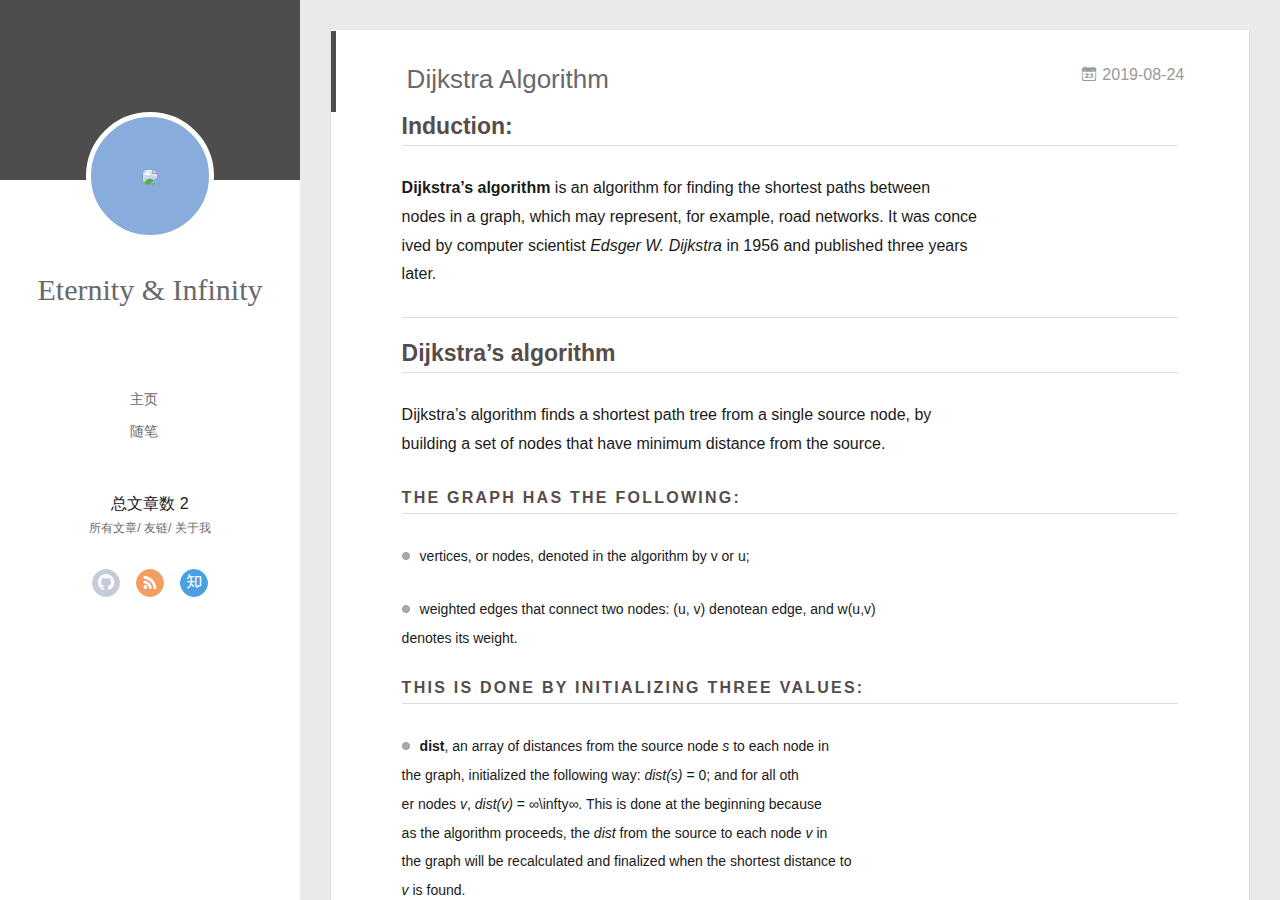
==== commit 11f079b5: "Site updated: 2019-08-26 12:52:00" ====
--- a/index.html
+++ b/index.html
@@ -56,6 +56,9 @@
 				<li><a href="/tags/随笔/">随笔</a></li>
 	        
 			</ul>
+		</nav>
+		<nav>
+			总文章数 2
 		</nav>
 		<nav class="header-smart-menu">
     		
--- a/main.0cf68a.css
+++ b/main.0cf68a.css
@@ -1 +1 @@
-.clearfix:after,.clearfix:before{content:"";display:table}.clearfix:after{clear:both}.left-col.show{box-shadow:0 0 6px 0 rgba(0,0,0,.75)}.mid-col,.mid-col.show .article,.tools-col,.tools-col .tools-section .search-tag.tagcloud .article-tag-list,.tools-col .tools-section .search-ul .search-tag span:hover,.tools-col .tools-section .search-ul .search-time span:hover,.tools-col .tools-section .search-ul .search-title:hover,.tools-col .tools-section .search-wrap .icon{transition:all .2s ease-in;-ms-transition:all .2s ease-in}@-webkit-keyframes leftIn{0%,60%,75%,90%,to{-webkit-animation-timing-function:cubic-bezier(.215,.61,.355,1);animation-timing-function:cubic-bezier(.215,.61,.355,1)}0%{-webkit-transform:translateZ(0);transform:translateZ(0)}60%{-webkit-transform:translate3d(358px,0,0);transform:translate3d(358px,0,0)}75%{-webkit-transform:translate3d(323px,0,0);transform:translate3d(323px,0,0)}90%{-webkit-transform:translate3d(338px,0,0);transform:translate3d(338px,0,0)}to{-webkit-transform:translate3d(333px,0,0);transform:translate3d(333px,0,0)}}@keyframes leftIn{0%,60%,75%,90%,to{-webkit-animation-timing-function:cubic-bezier(.215,.61,.355,1);animation-timing-function:cubic-bezier(.215,.61,.355,1)}0%{-webkit-transform:translateZ(0);transform:translateZ(0)}60%{-webkit-transform:translate3d(358px,0,0);transform:translate3d(358px,0,0)}75%{-webkit-transform:translate3d(323px,0,0);transform:translate3d(323px,0,0)}90%{-webkit-transform:translate3d(338px,0,0);transform:translate3d(338px,0,0)}to{-webkit-transform:translate3d(333px,0,0);transform:translate3d(333px,0,0)}}.mid-col.show{-webkit-animation-duration:.8s;animation-duration:.8s;-webkit-animation-fill-mode:both;animation-fill-mode:both;-webkit-animation-name:leftIn;animation-name:leftIn}@-webkit-keyframes leftOut{0%,60%,75%,90%,to{-webkit-animation-timing-function:cubic-bezier(.215,.61,.355,1);animation-timing-function:cubic-bezier(.215,.61,.355,1)}0%{-webkit-transform:translate3d(333px,0,0);transform:translate3d(333px,0,0)}60%{-webkit-transform:translate3d(-25px,0,0);transform:translate3d(-25px,0,0)}75%{-webkit-transform:translate3d(10px,0,0);transform:translate3d(10px,0,0)}90%{-webkit-transform:translate3d(-5px,0,0);transform:translate3d(-5px,0,0)}to{-webkit-transform:translateZ(0);transform:translateZ(0)}}@keyframes leftOut{0%,60%,75%,90%,to{-webkit-animation-timing-function:cubic-bezier(.215,.61,.355,1);animation-timing-function:cubic-bezier(.215,.61,.355,1)}0%{-webkit-transform:translate3d(333px,0,0);transform:translate3d(333px,0,0)}60%{-webkit-transform:translate3d(-25px,0,0);transform:translate3d(-25px,0,0)}75%{-webkit-transform:translate3d(10px,0,0);transform:translate3d(10px,0,0)}90%{-webkit-transform:translate3d(-5px,0,0);transform:translate3d(-5px,0,0)}to{-webkit-transform:translateZ(0);transform:translateZ(0)}}.mid-col.hide{-webkit-animation-duration:.8s;animation-duration:.8s;-webkit-animation-name:leftOut;animation-name:leftOut}@-webkit-keyframes smallLeftIn{0%,60%,75%,90%,to{-webkit-animation-timing-function:cubic-bezier(.215,.61,.355,1);animation-timing-function:cubic-bezier(.215,.61,.355,1)}0%{-webkit-transform:translateZ(0);transform:translateZ(0)}60%{-webkit-transform:translate3d(325px,0,0);transform:translate3d(325px,0,0)}75%{-webkit-transform:translate3d(290px,0,0);transform:translate3d(290px,0,0)}90%{-webkit-transform:translate3d(305px,0,0);transform:translate3d(305px,0,0)}to{-webkit-transform:translate3d(300px,0,0);transform:translate3d(300px,0,0)}}@keyframes smallLeftIn{0%,60%,75%,90%,to{-webkit-animation-timing-function:cubic-bezier(.215,.61,.355,1);animation-timing-function:cubic-bezier(.215,.61,.355,1)}0%{-webkit-transform:translateZ(0);transform:translateZ(0)}60%{-webkit-transform:translate3d(325px,0,0);transform:translate3d(325px,0,0)}75%{-webkit-transform:translate3d(290px,0,0);transform:translate3d(290px,0,0)}90%{-webkit-transform:translate3d(305px,0,0);transform:translate3d(305px,0,0)}to{-webkit-transform:translate3d(300px,0,0);transform:translate3d(300px,0,0)}}.tools-col.show{-webkit-animation-duration:.8s;animation-duration:.8s;-webkit-animation-fill-mode:both;animation-fill-mode:both;-webkit-animation-name:smallLeftIn;animation-name:smallLeftIn}@-webkit-keyframes smallleftOut{0%,60%,75%,90%,to{-webkit-animation-timing-function:cubic-bezier(.215,.61,.355,1);animation-timing-function:cubic-bezier(.215,.61,.355,1)}0%{-webkit-transform:translate3d(333px,0,0);transform:translate3d(333px,0,0)}60%{-webkit-transform:translate3d(-25px,0,0);transform:translate3d(-25px,0,0)}75%{-webkit-transform:translate3d(10px,0,0);transform:translate3d(10px,0,0)}90%{-webkit-transform:translate3d(-5px,0,0);transform:translate3d(-5px,0,0)}to{-webkit-transform:translateZ(0);transform:translateZ(0)}}@keyframes smallleftOut{0%,60%,75%,90%,to{-webkit-animation-timing-function:cubic-bezier(.215,.61,.355,1);animation-timing-function:cubic-bezier(.215,.61,.355,1)}0%{-webkit-transform:translate3d(333px,0,0);transform:translate3d(333px,0,0)}60%{-webkit-transform:translate3d(-25px,0,0);transform:translate3d(-25px,0,0)}75%{-webkit-transform:translate3d(10px,0,0);transform:translate3d(10px,0,0)}90%{-webkit-transform:translate3d(-5px,0,0);transform:translate3d(-5px,0,0)}to{-webkit-transform:translateZ(0);transform:translateZ(0)}}.tools-col.hide{-webkit-animation-duration:.8s;animation-duration:.8s;-webkit-animation-fill-mode:both;animation-fill-mode:both;-webkit-animation-name:smallleftOut;animation-name:smallleftOut}html{-ms-text-size-adjust:100%;-webkit-text-size-adjust:100%;-webkit-tap-highlight-color:transparent;height:100%}body{margin:0;font-size:14px;font-family:Helvetica Neue,Helvetica,STHeiTi,Arial,sans-serif;line-height:1.5;color:#333;background-color:#fff;min-height:100%}article,aside,details,figcaption,figure,footer,header,hgroup,main,menu,nav,section,summary{display:block}audio,canvas,progress,video{display:inline-block}audio:not([controls]){display:none;height:0}progress{vertical-align:baseline}[hidden],template{display:none}a{background:transparent;text-decoration:none;color:#08c}a:active{outline:0}abbr[title]{border-bottom:1px dotted}b,strong{font-weight:700}dfn{font-style:italic}mark{background:#ff0;color:#000}small{font-size:80%}sub,sup{font-size:75%;line-height:0;position:relative;vertical-align:baseline}sup{top:-.5em}sub{bottom:-.25em}img{border:0;vertical-align:middle;max-width:100%}svg:not(:root){overflow:hidden}pre{overflow:auto;white-space:pre;white-space:pre-wrap;word-wrap:break-word}code,kbd,pre,samp{font-family:monospace,monospace;font-size:1em}button,input,optgroup,select,textarea{color:inherit;font:inherit;margin:0;vertical-align:middle}button,input,select{overflow:visible}button,select{text-transform:none}button,html input[type=button],input[type=reset],input[type=submit]{-webkit-appearance:button;cursor:pointer}[disabled]{cursor:default}button::-moz-focus-inner,input::-moz-focus-inner{border:0;padding:0}input{line-height:normal}input[type=checkbox],input[type=radio]{box-sizing:border-box;padding:0}input[type=number]::-webkit-inner-spin-button,input[type=number]::-webkit-outer-spin-button{height:auto}input[type=search]{-webkit-appearance:textfield;box-sizing:border-box}input[type=search]::-webkit-search-cancel-button,input[type=search]::-webkit-search-decoration{-webkit-appearance:none}fieldset{border:1px solid silver;margin:0 2px;padding:.35em .625em .75em}legend{border:0;padding:0}textarea{overflow:auto;resize:vertical;vertical-align:top}optgroup{font-weight:700}button,input,select,textarea{outline:0}input,textarea{-webkit-user-modify:read-write-plaintext-only}input::-ms-clear,input::-ms-reveal{display:none}input::-moz-placeholder,textarea::-moz-placeholder{color:#999}input:-ms-input-placeholder,textarea:-ms-input-placeholder{color:#999}input::-webkit-input-placeholder,textarea::-webkit-input-placeholder{color:#999}.placeholder{color:#999}table{border-collapse:collapse;border-spacing:0}td,th{padding:0}blockquote,figure,form,h1,h2,h3,h4,h5,h6,p{margin:0}dd,dl,li,ol,ul{margin:0;padding:0}ol,ul{list-style:none outside none}h1,h2,h3{line-height:2;font-weight:400}h1{font-size:18px}h2{font-size:16px}h3{font-size:14px}i{font-style:normal}*{box-sizing:border-box}@font-face{font-family:iconfont;src:url(./fonts/iconfont.b322fa.eot);src:url(./fonts/iconfont.b322fa.eot#iefix) format("embedded-opentype"),url(./fonts/iconfont.8c627f.woff) format("woff"),url(./fonts/iconfont.16acc2.ttf) format("truetype"),url(./fonts/iconfont.45d7ee.svg#iconfont) format("svg")}[class*=" icon-"],[class^=icon-]{font-family:iconfont!important;speak:none;font-size:16px;font-style:normal;font-weight:400;font-variant:normal;text-transform:none;line-height:1;-webkit-font-smoothing:antialiased;-moz-osx-font-smoothing:grayscale}.icon-twitter:before{content:"\E600"}.icon-facebook:before{content:"\E601"}.icon-clock:before{content:"\E602"}.icon-mail:before{content:"\E609"}.icon-link:before{content:"\E6AB"}.icon-search:before{content:"\E65B"}.icon-smile:before{content:"\E64A"}.icon-roundrightfill:before{content:"\E65A"}.icon-list:before{content:"\E682"}.icon-book:before{content:"\E6FE"}.icon-home:before{content:"\E6BB"}.icon-share:before{content:"\E618"}.icon-back:before{content:"\E625"}.icon-qq:before{content:"\E62D"}.icon-weibo:before{content:"\E619"}.icon-segmentfault:before{content:"\E603"}.icon-sort:before{content:"\E700"}.icon-jianshu:before{content:"\E613"}.icon-circle-left:before{content:"\E71F"}.icon-circle-right:before{content:"\E720"}.icon-loading:before{content:"\E614"}.icon-acfun:before{content:"\E604"}.icon-close:before{content:"\E60C"}.icon-tumblr:before{content:"\E6B0"}.icon-calendar:before{content:"\E667"}.icon-rss:before{content:"\E877"}.icon-price-tags:before{content:"\E6F9"}.icon-quo-left:before{content:"\E7F5"}.icon-quo-right:before{content:"\E7F6"}.icon-back1:before{content:"\E64E"}.icon-github:before{content:"\E735"}.icon-film:before{content:"\E7B7"}.icon-weixin:before{content:"\E61F"}.icon-qzone:before{content:"\E680"}.icon-category:before{content:"\E605"}.icon-douban:before{content:"\E64C"}.icon-roundleftfill:before{content:"\E799"}.icon-tuding:before{content:"\E651"}.icon-zhihu:before{content:"\E61B"}.icon-linkedin:before{content:"\E6D4"}.icon-google:before{content:"\E635"}.icon-plane:before{content:"\E62F"}.icon-bilibili:before{content:"\E622"}.icon-psn:before{content:"\E6C7"}body,button,input,select,textarea{color:#1a1a1a;font-family:lucida grande,lucida sans unicode,lucida,helvetica,Hiragino Sans GB,Microsoft YaHei,WenQuanYi Micro Hei,sans-serif;font-size:16px;font-size:1rem;line-height:1.75}body{overflow-y:hidden;background:#eaeaea}#container,body,html{height:100%;overflow-x:hidden;overflow-y:auto}#mobile-nav{display:none}#container{position:relative;min-height:100%}#container .anm-canvas{display:none}#container.show .anm-canvas{display:block;position:fixed}.body-wrap{margin-bottom:80px}.mid-col{position:absolute;right:0;min-height:100%;background:#eaeaea;left:300px;width:auto}.mid-col.show{background:none;opacity:.9}.mid-col.show .article{background:hsla(0,0%,100%,.3)}.left-col{background:#fff;width:300px;position:fixed;opacity:1;transition:all .2s ease-in;height:100%;z-index:999}.left-col .overlay{width:100%;height:180px;position:absolute}.left-col .intrude-less{width:76%;text-align:center;margin:112px auto 0}.left-col #header{width:100%;height:300px;position:relative;border-bottom:1px solid color-border}.left-col #header a{color:#696969}.left-col #header a:hover{color:#b0a0aa}.left-col #header .header-subtitle{text-align:center;color:#999;font-size:14px;line-height:25px;overflow:hidden;text-overflow:ellipsis;display:-webkit-box;-webkit-line-clamp:2;-webkit-box-orient:vertical}.left-col #header .header-menu{font-weight:300;line-height:31px;text-transform:uppercase;float:none;min-height:150px;margin-left:-12px;text-align:center;display:-webkit-box;-webkit-box-orient:horizontal;-webkit-box-pack:center;-webkit-box-align:center}.left-col #header .header-menu li{cursor:default}.left-col #header .header-menu li a{font-size:14px;min-width:300px}.left-col #header .header-smart-menu{font-size:12px;margin-bottom:20px}.left-col #header .header-smart-menu a:after{content:"/"}.left-col #header .header-smart-menu a:last-child:after{content:""}.left-col #header .profilepic{display:block;border:5px solid #fff;border-radius:300px;width:128px;height:128px;margin:0 auto;position:relative;overflow:hidden;background:#88acdb;-webkit-transition:all .2s ease-in;display:-webkit-box;-webkit-box-orient:horizontal;-webkit-box-pack:center;-webkit-box-align:center;text-align:center}.left-col #header .profilepic img{border-radius:300px;opacity:1;-webkit-transition:all .2s ease-in}.left-col #header .profilepic img.show{width:100%;height:100%;opacity:1}.left-col #header .header-author{text-align:center;margin:.67em 0;font-family:Roboto,serif;font-size:30px;transition:.3s}::-webkit-scrollbar{width:10px;height:10px}::-webkit-scrollbar-button{width:0;height:0}::-webkit-scrollbar-button:end:decrement,::-webkit-scrollbar-button:start:increment{display:none}::-webkit-scrollbar-corner{display:block}::-webkit-scrollbar-thumb{border-radius:8px;background-color:rgba(0,0,0,.2)}::-webkit-scrollbar-thumb:hover{border-radius:8px;background-color:rgba(0,0,0,.5)}::-webkit-scrollbar-thumb,::-webkit-scrollbar-track{border-right:1px solid transparent;border-left:1px solid transparent}::-webkit-scrollbar-track:hover{background-color:rgba(0,0,0,.15)}::-webkit-scrollbar-button:start{width:10px;height:10px;background:url(./img/scrollbar_arrow.png) no-repeat 0 0}::-webkit-scrollbar-button:start:hover{background:url(./img/scrollbar_arrow.png) no-repeat -15px 0}::-webkit-scrollbar-button:start:active{background:url(./img/scrollbar_arrow.png) no-repeat -30px 0}::-webkit-scrollbar-button:end{width:10px;height:10px;background:url(./img/scrollbar_arrow.png) no-repeat 0 -18px}::-webkit-scrollbar-button:end:hover{background:url(./img/scrollbar_arrow.png) no-repeat -15px -18px}::-webkit-scrollbar-button:end:active{background:url(./img/scrollbar_arrow.png) no-repeat -30px -18px}.article-entry .highlight,.article-entry pre{background:#272822;margin:10px 0;padding:10px;overflow:auto;color:#fff;font-size:.9em;line-height:22.400000000000002px}.article-entry .gist .gist-file .gist-data .line-numbers,.article-entry .highlight .gutter pre,.article-entry .highlight .gutter pre .line{color:#666}.article-entry code,.article-entry pre{font-family:Source Code Pro,Consolas,Monaco,Menlo,monospace}.article-entry code{background:#eee;padding:0 .3em;border:none}.article-entry pre code{background:none;text-shadow:none;padding:0;color:#fff}.article-entry .highlight{border-radius:4px}.article-entry .highlight pre{border:none;margin:0;padding:0}.article-entry .highlight table{margin:0;width:auto}.article-entry .highlight td{border:none;padding:0}.article-entry .highlight figcaption{color:highlight-comment;line-height:1em;margin-bottom:1em}.article-entry .highlight figcaption:after,.article-entry .highlight figcaption:before{content:"";display:table}.article-entry .highlight figcaption:after{clear:both}.article-entry .highlight figcaption a{float:right}.article-entry .highlight .gutter pre{text-align:right;padding-right:20px}.article-entry .highlight .gutter pre .line{text-shadow:none}.article-entry .highlight .line{color:#fff;min-height:19px}.article-entry .gist{margin:0 -20px;border-style:solid;border-color:#ddd;border-width:1px 0;background:#272822;padding:15px 20px 15px 0}.article-entry .gist .gist-file{border:none;font-family:Source Code Pro,Consolas,Monaco,Menlo,monospace;margin:0}.article-entry .gist .gist-file .gist-data{background:none;border:none}.article-entry .gist .gist-file .gist-data .line-numbers{background:none;border:none;padding:0 20px 0 0}.article-entry .gist .gist-file .gist-data .line-data{padding:0!important}.article-entry .gist .gist-file .highlight{margin:0;padding:0;border:none}.article-entry .gist .gist-file .gist-meta{background:#272822;color:highlight-comment;font:.85em Helvetica Neue,Helvetica,Arial,sans-serif;text-shadow:0 0;padding:0;margin-top:1em;margin-left:20px}.article-entry .gist .gist-file .gist-meta a{color:#258fb8;font-weight:400}.article-entry .gist .gist-file .gist-meta a:hover{text-decoration:underline}pre .comment{color:#75715e}pre .class .params,pre .function .keyword,pre .keyword{color:#66d9ef}pre .css .value,pre .doctype,pre .function,pre .params,pre .tag{color:#fff}pre .at_rule,pre .at_rule .keyword,pre .css~* .tag,pre .preprocessor,pre .preprocessor .keyword,pre .title{color:#f92672}pre .attribute,pre .built_in,pre .class,pre .css~* .class,pre .function .title{color:#a6e22e}pre .string,pre .value{color:#e6db74}pre .number{color:#7163d7}pre .css~* .id,pre .id{color:#fd971f}#header .tagcloud a{color:#fff}.tagcloud a{display:inline-block;text-decoration:none;font-weight:400;font-size:10px;color:#fff;height:18px;line-height:18px;float:left;padding:0 5px 0 10px;position:relative;border-radius:0 5px 5px 0;margin:5px 9px 5px 8px;font-family:Menlo,Monaco,Andale Mono,lucida console,Courier New,monospace}.tagcloud a:hover{opacity:.8}.tagcloud a:before{content:" ";width:0;height:0;position:absolute;top:0;left:-18px;border:9px solid transparent}.tagcloud a:after{content:" ";width:4px;height:4px;background-color:#fff;border-radius:4px;box-shadow:0 0 0 1px rgba(0,0,0,.3);position:absolute;top:7px;left:2px}.tagcloud a.color1{background:#ff945c}.tagcloud a.color1:before{border-right-color:#ff945c}.tagcloud a.color2{background:#cc8167}.tagcloud a.color2:before{border-right-color:#cc8167}.tagcloud a.color3{background:#ba8f6c}.tagcloud a.color3:before{border-right-color:#ba8f6c}.tagcloud a.color4{background:#94635c}.tagcloud a.color4:before{border-right-color:#94635c}.tagcloud a.color5{background:#7b5d5f}.tagcloud a.color5:before{border-right-color:#7b5d5f}.article-tag-list .article-tag-list-item{float:left}.article-pop-out .icon-tuding{color:#999;float:left;margin-right:10px;margin-top:6px}.article-category,.article-category .article-tag-list,.article-tag,.article-tag .article-tag-list{float:left}.article-category .icon,.article-tag .icon{color:#999;float:left;margin-right:10px;margin-top:6px}.article-pop-out{float:left}.archive-article-date{color:#999;margin-right:7.6923%;float:right}.archive-article-date .icon{margin:5px 5px 5px 0}.glass{background-color:rgba(54,70,93,.9);z-index:998;transition:opacity .15s;width:100%;height:100%;display:none}.glass,.tagcloud-ctn{left:0;opacity:1;bottom:0;position:fixed;right:0;top:0}.tagcloud-ctn{z-index:90120;background-size:100% 100%}.tagcloud-ctn .tagcloud-global{position:fixed;top:50%;left:50%;margin-top:-115px;margin-left:-315px;width:630px}.tagcloud-ctn .tagcloud-global a{width:80px;height:80px;border-radius:50%;background:#f2992e;color:#fff;display:block;float:left;line-height:80px;text-align:center}.tagcloud-ctn .tagcloud-global .tab-post-types .tab-post-type:first-child .post-type-icon{background:#f2992e}.tagcloud-ctn .tagcloud-global .tab-post-types .tab-post-type:nth-child(2) .post-type-icon{background:#56bc8a}.tagcloud-ctn .tagcloud-global .tab-post-types .tab-post-type:nth-child(3) .post-type-icon{background:#4aa8d8}.tagcloud-ctn .tagcloud-global .tab-post-types .tab-post-type:nth-child(4) .post-type-icon{background:#a77dc2}.tagcloud-ctn .tagcloud-global .tab-post-types .tab-post-type:nth-child(5) .post-type-icon{background:#dd765d}#header .header-nav{width:100%;position:absolute;transition:-webkit-transform .3s ease-in;transition:transform .3s ease-in;transition:transform .3s ease-in,-webkit-transform .3s ease-in}#header .header-nav .social{margin-top:10px;text-align:center;display:-webkit-box;display:-ms-flexbox;display:flex;-ms-flex-wrap:wrap;flex-wrap:wrap;-webkit-box-pack:center;-ms-flex-pack:center;justify-content:center}#header .header-nav .social a{border-radius:50%;display:-moz-inline-stack;display:inline-block;vertical-align:middle;*vertical-align:auto;zoom:1;*display:inline;margin:0 8px 15px;transition:.3s;text-align:center;color:#fff;opacity:.7;width:28px;height:28px;line-height:26px}#header .header-nav .social a:hover{opacity:1}#header .header-nav .social a.weibo{background:#aaf;border:1px solid #aaf}#header .header-nav .social a.weibo:hover{border:1px solid #aaf}#header .header-nav .social a.segmentfault{background:#009a61;border:1px solid #009a61}#header .header-nav .social a.segmentfault:hover{border:1px solid #009a61}#header .header-nav .social a.rss{background:#ef7522;border:1px solid #ef7522}#header .header-nav .social a.rss:hover{border:1px solid #cf5d0f}#header .header-nav .social a.github{background:#afb6ca;border:1px solid #afb6ca}#header .header-nav .social a.github:hover{border:1px solid #909ab6}#header .header-nav .social a.facebook{background:#3b5998;border:1px solid #3b5998}#header .header-nav .social a.facebook:hover{border:1px solid #2d4373}#header .header-nav .social a.google{background:#c83d20;border:1px solid #c83d20}#header .header-nav .social a.google:hover{border:1px solid #9c3019}#header .header-nav .social a.twitter{background:#55cff8;border:1px solid #55cff8}#header .header-nav .social a.twitter:hover{border:1px solid #24c1f6}#header .header-nav .social a.linkedin{background:#005a87;border:1px solid #005a87}#header .header-nav .social a.linkedin:hover{border:1px solid #006b98}#header .header-nav .social a.acfun{background:#fd4c5d;border:1px solid #fd4c5d}#header .header-nav .social a.acfun:hover{border:1px solid #fd4c5d}#header .header-nav .social a.bilibili{background:#e15280;border:1px solid #e15280}#header .header-nav .social a.bilibili:hover{border:1px solid #e15280}#header .header-nav .social a.zhihu{background:#0078d8;border:1px solid #0078d8}#header .header-nav .social a.zhihu:hover{border:1px solid #0078d8}#header .header-nav .social a.douban{background:#06c611;border:1px solid #06c611}#header .header-nav .social a.douban:hover{border:1px solid #06c611}#header .header-nav .social a.mail{background:#005a87;border:1px solid #005a87}#header .header-nav .social a.mail:hover{border:1px solid #006b98}#header .header-nav .social a.jianshu{background:#ff5722;border:1px solid #ff5722}#header .header-nav .social a.jianshu:hover{border:1px solid #ff5722}#header .header-nav .social a.weixin{background:#4caf50;border:1px solid #4caf50}#header .header-nav .social a.weixin:hover{border:1px solid #4caf50}#header .header-nav .social a.qq{background:#34baad;border:1px solid #34baad}#header .header-nav .social a.qq:hover{border:1px solid #34baad}#header .header-nav .social a.psn{background:#086ef6;border:1px solid #086ef6}#header .header-nav .social a.psn:hover{border:1px solid #086ef6}#page-nav{text-align:center;margin-top:30px}#page-nav .page-number{width:20px;height:25px;background:#4d4d4d;display:inline-block;color:#fff;line-height:25px;font-size:12px;margin:0 5px 30px;border-radius:2px}#page-nav .page-number:hover{background:#5e5e5e}#page-nav .current{background:#88acdb;cursor:default}#page-nav .current:hover{background:#88acdb}#page-nav .extend{color:#4d4d4d;margin:0 27px;opacity:1}#page-nav .extend:hover{color:#5e5e5e}#page-nav:hover .extend{opacity:1}.archives-wrap{position:relative;margin:0 30px;padding-right:60px;border-bottom:1px solid #eee;background:#fff}.archives-wrap:first-child{margin-top:30px}.archives-wrap:last-child{margin-bottom:80px}.archives-wrap .archive-year-wrap{line-height:35px;width:200px;position:absolute;padding-top:15px;font-size:1.8em;z-index:1}.archives-wrap .archive-year-wrap a{color:#666;font-weight:700;padding-left:48px}.archives{position:relative}.archives .article-info{border:none}.archives .archive-article{margin-left:200px;padding:20px 0;border-bottom:1px solid #eee;border-top:1px solid #fff;position:relative}.archives .archive-article:first-child{border-top:none}.archives .archive-article:last-child{border-bottom:none}.archives .archive-article-title{font-size:16px;color:#333;transition:color .3s}.archives .archive-article-title:hover{color:#657b83}.archives .archive-article-title span{display:block;color:#a8a8a8;font-size:12px;line-height:14px;height:7px;padding-left:2px}.archives .archive-article-title span:before{display:inline-block;content:"\201C";font-family:serif;font-size:30px;float:left;margin:4px 4px 0 -12px;color:#c8c8c8}.archive-article-inner .icon-clock{margin-right:5px}.archive-article-inner .archive-article-header{position:relative;min-height:36px}.archive-article-inner .article-meta{position:relative;float:right;margin-top:-10px;color:#555;background:none;text-align:right;width:auto}.archive-article-inner .article-meta .article-date time{color:#aaa}.archive-article-inner .article-meta .archive-article-date,.archive-article-inner .article-meta .article-tag-list{margin-right:30px;display:-moz-inline-stack;display:inline-block;vertical-align:middle;zoom:1;color:#666;font-size:14px}.archive-article-inner .article-meta .archive-article-date{cursor:default;font-size:12px;margin-bottom:5px;margin-top:-10px;margin-right:0}.archive-article-inner .article-meta .article-category:before{float:left;margin-top:1px;left:15px}.archive-article-inner .article-meta .article-category .article-category-link{width:auto;max-width:83px;padding-left:10px}.archive-article-inner .article-meta .article-tag-list{margin-top:0}.archive-article-inner .article-meta .article-tag-list:before{left:15px}.archive-article-inner .article-meta .article-tag-list .article-tag-list-item{display:inline-block;width:auto;max-width:83px;padding-left:8px;font-size:12px}.tools-col{width:300px;height:100%;position:fixed;left:0;top:0;z-index:0;padding:0;opacity:0;-webkit-overflow-scrolling:touch;overflow-scrolling:touch}.tools-col.show{opacity:1}.tools-col.hide{z-index:0}.tools-col .tools-nav{display:none}.tools-col .tools-section,.tools-col .tools-wrap{height:100%;color:#e5e5e5;width:360px;overflow:hidden;overflow-y:auto}.tools-col .tools-section ::-webkit-scrollbar,.tools-col .tools-wrap ::-webkit-scrollbar{display:none}.tools-col .tools-section .search-wrap{width:310px;margin:20px 20px 10px;position:relative}.tools-col .tools-section .search-wrap .search-ipt{width:310px;color:#fff;background:none;border:none;border-bottom:2px solid #fff;font-family:Roboto,serif}.tools-col .tools-section .search-wrap .icon{position:absolute;right:0;top:7px;color:#fff;cursor:pointer}.tools-col .tools-section .search-wrap .icon:hover{-webkit-transform:scale(1.2);transform:scale(1.2)}.tools-col .tools-section .search-wrap ::-webkit-input-placeholder{color:#ededed}.tools-col .tools-section .search-tag.tagcloud{text-align:center;position:relative}.tools-col .tools-section .search-tag.tagcloud .search-tag-wording{font-size:12px;float:right;margin:4px 75px 0 0}.tools-col .tools-section .search-tag.tagcloud .search-switch{width:40px;height:25px;display:block}.tools-col .tools-section .search-tag.tagcloud .search-switch input{width:40px;height:14px;position:absolute;top:0;right:30px;z-index:2;border:0;background:0 0;-webkit-appearance:none;outline:0}.tools-col .tools-section .search-tag.tagcloud .search-switch input:before{content:"";width:40px;height:14px;border:1px solid #bdcabc;background-color:#fdfdfd;border-radius:20px;cursor:pointer;display:inline-block;position:relative;vertical-align:middle;box-sizing:content-box;box-shadow:inset 0 0 0 0 #dfdfdf;transition:border .4s,box-shadow .4s;background-clip:content-box}.tools-col .tools-section .search-tag.tagcloud .search-switch input:checked:before{border-color:#64bd63;box-shadow:inset 0 0 0 .16rem #64bd63;background-color:#64bd63;transition:border .4s,box-shadow .4s,background-color 1.2s}.tools-col .tools-section .search-tag.tagcloud .search-switch input:checked:after{left:27px;background:#fff}.tools-col .tools-section .search-tag.tagcloud .search-switch input:after{content:"";width:14px;height:14px;position:absolute;top:16px;left:2px;-webkit-transform:translateY(-50%);border-radius:100%;background-color:#91c0f1;box-shadow:0 1px 1px rgba(0,0,0,.4);transition:left .2s;cursor:pointer}.tools-col .tools-section .search-tag.tagcloud .article-tag-list{display:none;margin:15px 10px 0;padding:10px;background:hsla(0,0%,100%,.2)}.tools-col .tools-section .search-tag.tagcloud .article-tag-list.show{display:block}.tools-col .tools-section .search-tag.tagcloud .a{float:none}.tools-col .tools-section .search-ul{margin-top:10px;color:rgba(77,77,77,.75);-webkit-overflow-scrolling:touch;overflow-scrolling:touch;overflow-y:auto}.tools-col .tools-section .search-ul .search-li{padding:10px 20px;border-bottom:1px dotted #dcdcdc}.tools-col .tools-section .search-ul .search-li:hover{background:hsla(0,0%,100%,.2)}.tools-col .tools-section .search-ul .search-title{overflow:hidden;white-space:nowrap;text-overflow:ellipsis;display:block;color:#fffff8;text-shadow:1px 1px rgba(77,77,77,.25)}.tools-col .tools-section .search-ul .search-title .icon{margin-right:10px;color:#fffdd8}.tools-col .tools-section .search-ul .search-title:hover{color:#fff}.tools-col .tools-section .search-ul .search-tag,.tools-col .tools-section .search-ul .search-time{font-size:12px;color:#fffdd8;margin-right:10px}.tools-col .tools-section .search-ul .search-tag .icon,.tools-col .tools-section .search-ul .search-time .icon{margin-right:0}.tools-col .tools-section .search-ul .search-tag span,.tools-col .tools-section .search-ul .search-time span{cursor:pointer}.tools-col .tools-section .search-ul .search-tag span:hover,.tools-col .tools-section .search-ul .search-time span:hover{color:#fff}.tools-col .tools-section .search-ul .search-time{float:left}.tools-col .tools-section .search-ul .search-tag span{margin-right:5px}.tools-col .tools-section-friends{padding-top:30px}.tools-col .aboutme-wrap{display:-webkit-box;display:-ms-flexbox;display:flex;-webkit-box-align:center;-ms-flex-align:center;align-items:center;-webkit-box-pack:center;-ms-flex-pack:center;justify-content:center;width:100%;height:100%;color:#fffdd8;text-shadow:1px 1px rgba(77,77,77,.45)}.body-wrap>article{position:relative}@-webkit-keyframes cd-bounce-1{0%{opacity:0;-webkit-transform:scale(1)}60%{opacity:1;-webkit-transform:scale(1.01)}to{-webkit-transform:scale(1)}}@keyframes cd-bounce-1{0%{opacity:0;-webkit-transform:scale(1);transform:scale(1)}60%{opacity:1;-webkit-transform:scale(1.01);transform:scale(1.01)}to{-webkit-transform:scale(1);transform:scale(1)}}.article{margin:30px;position:relative;border:1px solid #ddd;border-top:1px solid #fff;border-bottom:1px solid #fff;background:#fff;transition:all .2s ease-in}.article img{max-width:100%}.article-inner h1.article-title,.article-title{color:#696969;margin-left:0;font-weight:300;line-height:35px;margin-bottom:20px;font-size:26px;transition:color .3s}.article-header{border-left:5px solid #4d4d4d;padding:30px 0 15px 25px;padding-left:7.6923%}.article-meta{width:150px;font-size:14;text-align:right;position:absolute;right:0;top:23px;text-align:center;z-index:1}.article-meta time{color:#aaa}.article-meta time .icon-clock{margin-right:8px;font-size:16px}.article-more-link{margin-top:0;text-align:left;float:right}.article-more-link a{background:#4d4d4d;color:#fff;font-size:12px;padding:5px 8px;line-height:16px;border-radius:2px;transition:background .3s}.article-more-link a:hover{background:#3c3c3c}.article-more-link a.hidden{visibility:hidden}.article-info.info-on-right{margin:10px 0 0;float:right}.article-info-index.article-info{padding-top:20px;margin:30px 7.6923% 0;min-height:72px;border-top:1px solid #ddd}.article-info-post.article-info{padding:0;border:none;margin:-30px 0 20px 7.6923%}.article-inner p{margin:0 0 1.75em}.article-inner{border-color:#d1d1d1}.article-inner h1{font-size:28px;font-size:1.75rem;line-height:1.25;margin-top:2em;margin-bottom:1em}.article-inner h2{font-size:23px;font-size:1.4375rem;line-height:1.2173913043;margin-top:2.4347826087em;margin-bottom:1.2173913043em}.article-inner h3{font-size:19px;font-size:1.1875rem;line-height:1.1052631579;margin-top:2.9473684211em;margin-bottom:1.4736842105em}.article-inner h4,.article-inner h5,.article-inner h6{font-size:16px;font-size:1rem;line-height:1.3125;margin-top:3.5em;margin-bottom:1.75em}.article-inner h4{letter-spacing:.140625em;text-transform:uppercase}.article-inner h6{font-style:italic}.article-inner h1,.article-inner h2,.article-inner h3,.article-inner h4,.article-inner h5,.article-inner h6{font-weight:900}.article-inner h1:first-child,.article-inner h2:first-child,.article-inner h3:first-child,.article-inner h4:first-child,.article-inner h5:first-child,.article-inner h6:first-child{margin-top:0}.article-inner h1:first-child{margin-bottom:10px;display:inline}.article-entry{line-height:1.8em;padding-right:7.6923%;padding-left:7.6923%}.article-entry p{margin-top:10px}.article-entry li code,.article-entry p code{padding:1px 3px;margin:0 3px;background:#ddd;border:1px solid #ccc;font-family:Menlo,Monaco,Andale Mono,lucida console,Courier New,monospace;word-wrap:break-word;font-size:14px}.article-entry blockquote{background:#ddd;border-left:5px solid #ccc;padding:15px 20px;margin-top:10px;border-left:5px solid #657b83;background:#f6f6f6}.article-entry blockquote p{margin-top:0;margin-bottom:0}.article-entry em{font-style:italic}.article-entry ul li:before{content:"";width:6px;height:6px;border:1px solid #999;border-radius:10px;background:#aaa;display:inline-block;margin-right:10px;float:left;margin-top:10px}.article-entry ol{counter-reset:item}.article-entry ol li:before{counter-increment:item;content:counter(item) ".";margin-right:10px}.article-entry ol,.article-entry ul{font-size:14px;margin:10px 0}.article-entry li ol,.article-entry li ul{margin-left:30px}.article-entry li ol li:before,.article-entry li ul li:before{content:"";background:#dedede}.article-entry h1{margin-top:30px}.article-entry h2,.article-entry h3,.article-entry h4,.article-entry h5,.article-entry h6{margin-top:20px;font-weight:700;color:#574c4c;padding-bottom:5px;border-bottom:1px solid #ddd}.article-entry video{max-width:100%}.article-entry strong{font-weight:700}.article-entry .caption{display:block;font-size:.8em;color:#aaa}.article-entry hr{height:0;margin-top:20px;margin-bottom:20px;border-left:0;border-right:0;border-top:1px solid #ddd;border-bottom:1px solid #fff}.article-entry pre{line-height:1.5;margin-top:10px;padding:5px 15px;overflow-x:auto;color:#657b83;border:1px solid #ccc;text-shadow:0 1px #444;font-family:Menlo,Monaco,Andale Mono,lucida console,Courier New,monospace}.article-entry pre code{font-size:14px}.article-entry table{width:100%;border:1px solid #dedede;margin:15px 0;border-collapse:collapse}.article-entry table td,.article-entry table tr{height:35px}.article-entry table thead tr{background:#f8f8f8}.article-entry table tbody tr:hover{background:#efefef}.article-entry table td,.article-entry table th{border:1px solid #dedede;padding:0 10px}.article-entry figure table{border:none;width:auto;margin:0}.article-entry figure table tbody tr:hover{background:none}#article-nav{margin:0 0 20px;padding:0 32px 10px;min-height:30px}#article-nav .article-nav-link-wrap{font-size:14px}#article-nav .article-nav-link-wrap .article-nav-title{display:inline-block;font-size:16px;transition:color .3s}#article-nav .article-nav-link-wrap:hover .article-nav-title,#article-nav .article-nav-link-wrap:hover i{color:#4d4d4d}#article-nav #article-nav-older{float:right}#disqus_thread,#gitment-ctn,#SOHUCS,.cloud-tie-wrapper,.duoshuo{padding:0 30px!important;min-height:20px}#SOHUCS #SOHU_MAIN .module-cmt-list .block-cont-gw{border-bottom:1px dashed #c8c8c8!important}.share-wrap{min-height:20px}.share-btn{float:right;position:relative}.share-icons{display:-webkit-box;display:-ms-flexbox;display:flex;-webkit-box-pack:center;-ms-flex-pack:center;justify-content:center;-webkit-box-align:center;-ms-flex-align:center;align-items:center;-ms-flex-wrap:wrap;flex-wrap:wrap}.share-icons a{border:1px solid #fff;border-radius:50%;display:-moz-inline-stack;display:inline-block;vertical-align:middle;zoom:1;margin:10px;transition:.3s;text-align:center;color:#fff;opacity:.7;width:28px;height:28px;line-height:26px;text-shadow:1px 1px 1px #509eb7}.share-icons a:active{color:#fff}.share-icons a:hover{-webkit-transform:scale(1.2);transform:scale(1.2)}.share-icons a.share-outer{border:none;color:#fff;background:#4d4d4d;text-shadow:none}.page-modal{position:fixed;top:24%;left:50%;z-index:1001;padding:20px;text-align:center;color:#727272;background:#fff;border-radius:4px;box-shadow:0 2px 5px 0 rgba(0,0,0,.16),0 2px 10px 0 rgba(0,0,0,.12);opacity:0;-webkit-transform:translate(-50%,-200%);transform:translate(-50%,-200%)}.page-modal p{margin-bottom:10px}.page-modal.ready{visibility:hidden;display:block;-webkit-transform:translate(-50%,-100%);transform:translate(-50%,-100%);transition:.3s}.page-modal.in{visibility:visible;opacity:1;-webkit-transform:translate(-50%);transform:translate(-50%)}.page-modal .close{position:absolute;right:15px;top:15px;color:rgba(0,0,0,.2);font-size:16px;line-height:20px}.page-modal .close:active,.page-modal .close:hover{color:rgba(0,0,0,.4)}.mask{visibility:hidden;position:fixed;top:0;left:0;bottom:0;z-index:1000;width:100%;height:100%;background:#000;opacity:0;filter:alpha(opacity=0);pointer-events:none;transition:.3s ease-in-out}.mask.in{visibility:visible;pointer-events:auto;opacity:.3}.page-reward{margin:60px 0;text-align:center}.page-reward .page-reward-btn{position:relative;display:inline-block;width:56px;height:56px;line-height:56px;font-size:20px;color:#fff;background:#f44336;border-radius:50%;box-shadow:0 2px 5px 0 rgba(0,0,0,.16),0 2px 10px 0 rgba(0,0,0,.12);transition:.4s ease-in-out}.page-reward .page-reward-btn:active,.page-reward .page-reward-btn:hover{box-shadow:0 6px 12px rgba(0,0,0,.2),0 4px 15px rgba(0,0,0,.2)}.page-reward .page-reward-btn .tooltip-item{display:block;width:56px;height:56px}.page-reward .reward-box{display:-webkit-box;display:-ms-flexbox;display:flex;-ms-flex-pack:distribute;justify-content:space-around}.page-reward .reward-p{color:#fff;font-weight:700;text-shadow:1px 1px 1px #45b9e0}.page-reward .reward-p .icon{margin:0 10px;color:#ddd}.page-reward .reward-type{font-size:16px;display:block;color:#4d4d4d;margin:20px 0 0}.page-reward .reward-img{width:130px;height:130px;border:6px solid #fff;border-radius:3px}.wrap-side-operation{position:fixed;right:40px;bottom:50px;z-index:999;font-size:14px}.wrap-side-operation .icon-plane{color:#fff;text-shadow:1px 1px 1px #509eb7;opacity:.7;font-size:52px;line-height:40px;width:40px;text-align:center;display:block}.mod-side-operation{width:40px;text-align:center}.jump-container:hover .icon-back{background:rgba(36,193,246,.9)}.jump-container,.toc-container{position:relative;cursor:pointer;width:40px;height:40px;opacity:.8}.jump-plan-container{position:absolute;top:-11px;left:-4px;width:50px;height:61px;overflow:hidden}.jump-plan-container .jump-plane{display:block;position:absolute;width:42px;height:66px;-webkit-transform:translateY(68px);transform:translateY(68px);left:-2px}.mod-side-operation__jump-to-top .icon-back{transition:.3s;color:#fff;background:#ccc;-webkit-transform:rotate(90deg);transform:rotate(90deg);font-size:32px;line-height:40px;width:40px;text-align:center;display:block}.mod-side-operation__jump-to-top .icon-back:hover{background:#24c1f6;color:#24c1f6}.toc-container.tooltip-left{background:#ccc;margin-top:10px;transition:.3s}.toc-container.tooltip-left:hover{background:rgba(36,193,246,.9)}.toc-container.tooltip-left .icon-font{font-size:22px;line-height:40px;color:#fff}.toc-container.tooltip-left .tooltip{width:40px;height:40px;top:0;left:0}.toc-container.tooltip-left .tooltip-east .tooltip-content{min-height:100px;text-align:left;padding:5px 0 5px 20px;right:4.7em;min-width:200px;width:auto;font-size:14px;text-shadow:1px 1px 1px #398199;bottom:-10px;-webkit-transform-origin:100% 100%;transform-origin:100% 100%;-webkit-transform:translate3d(0,-10px,0) rotate3d(1,1,1,-30deg);transform:translate3d(0,-10px,0) rotate3d(1,1,1,-30deg)}.toc-container.tooltip-left .tooltip-east .tooltip-content a{color:#fff}.toc-container.tooltip-left .tooltip-east .tooltip-content:after{top:auto;bottom:23px}.toc-container.tooltip-left .tooltip-east .tooltip-content .toc-article{max-height:500px;overflow-x:hidden;overflow-y:auto}.toc-container.tooltip-left .tooltip-east .tooltip-content .toc-article li ol,.toc-container.tooltip-left .tooltip-east .tooltip-content .toc-article li ul{margin-left:30px}.toc-container.tooltip-left .tooltip-east .tooltip-content .toc-article li{white-space:nowrap}.toc-container.tooltip-left .tooltip:hover .tooltip-content{bottom:-10px;-webkit-transform:translate(0);transform:translate(0)}.tooltip-left .tooltip{position:absolute;z-index:999;cursor:pointer;width:28px;height:28px;top:-10px;right:10px}.tooltip-left .tooltip:hover a.share-outer{background:#24c1f6}@-webkit-keyframes pulse{0%{-webkit-transform:scale3d(.5,.5,1)}to{-webkit-transform:scaleX(1)}}@keyframes pulse{0%{-webkit-transform:scale3d(.5,.5,1);transform:scale3d(.5,.5,1)}to{-webkit-transform:scaleX(1);transform:scaleX(1)}}.tooltip-left .tooltip-content{position:absolute;background:rgba(36,193,246,.9);z-index:9999;width:200px;bottom:50%;margin-bottom:-10px;border-radius:20px;font-size:1.1em;text-align:center;color:#fff;opacity:0;cursor:default;pointer-events:none;-webkit-font-smoothing:antialiased;transition:opacity .3s,-webkit-transform .3s;transition:opacity .3s,transform .3s;transition:opacity .3s,transform .3s,-webkit-transform .3s}.tooltip-left .tooltip-west .tooltip-content{left:3.5em;-webkit-transform-origin:-2em 50%;transform-origin:-2em 50%;-webkit-transform:translate3d(0,50%,0) rotate3d(1,1,1,30deg);transform:translate3d(0,50%,0) rotate3d(1,1,1,30deg)}.tooltip-left .tooltip-east .tooltip-content{right:3.5em;-webkit-transform-origin:calc(100% + 2em) 50%;transform-origin:calc(100% + 2em) 50%;-webkit-transform:translate3d(0,50%,0) rotate3d(1,1,1,-30deg);transform:translate3d(0,50%,0) rotate3d(1,1,1,-30deg)}.tooltip-left .tooltip:hover .tooltip-content{opacity:1;-webkit-transform:translate3d(0,50%,0) rotate3d(0,0,0,0);transform:translate3d(0,50%,0) rotate3d(0,0,0,0);pointer-events:auto}.tooltip-left .tooltip-content:after,.tooltip-left .tooltip-content:before{content:"";position:absolute}.tooltip-left .tooltip-content:before{height:100%;width:3em}.tooltip-left .tooltip-content:after{width:2em;height:2em;top:50%;margin:-1em 0 0;background:url(./fonts/tooltip.4004ff.svg) no-repeat 50%;background-size:100%}.tooltip-left .tooltip-west .tooltip-content:after,.tooltip-left .tooltip-west .tooltip-content:before{right:99%}.tooltip-left .tooltip-east .tooltip-content:after,.tooltip-left .tooltip-east .tooltip-content:before{left:99%}.tooltip-left .tooltip-east .tooltip-content:after{-webkit-transform:scaleX(-1);transform:scaleX(-1)}.tooltip-top .tooltip{display:inline;position:relative;z-index:999}.tooltip-top .tooltip:after{content:"";position:absolute;width:100%;height:20px;bottom:100%;left:50%;pointer-events:none;-webkit-transform:translateX(-50%);transform:translateX(-50%)}.tooltip-top .tooltip:hover:after{pointer-events:auto}.tooltip-top .tooltip-content{position:absolute;z-index:9999;width:370px;left:50%;bottom:100%;font-size:20px;line-height:1.4;text-align:center;font-weight:400;color:#4d4d4d;background:transparent;opacity:0;margin:0 0 -10px -185px;cursor:default;pointer-events:none;font-family:Satisfy,cursive;-webkit-font-smoothing:antialiased;transition:opacity .3s .3s;padding-bottom:80px}.tooltip-top .tooltip:hover .tooltip-content{opacity:1;pointer-events:auto;transition-delay:0s}.tooltip-top .tooltip-content span{display:block}.tooltip-top .tooltip-text{border-bottom:10px solid #4d4d4d;overflow:hidden;-webkit-transform:scaleX(0);transform:scaleX(0);transition:-webkit-transform .3s .3s;transition:transform .3s .3s;transition:transform .3s .3s,-webkit-transform .3s .3s}.tooltip-top .tooltip:hover .tooltip-text{transition-delay:0s;-webkit-transform:scaleX(1);transform:scaleX(1)}.tooltip-top .tooltip-inner{background:rgba(36,193,246,.9);padding:40px;-webkit-transform:translate3d(0,100%,0);transform:translate3d(0,100%,0);webkit-transition:-webkit-transform .3s;transition:-webkit-transform .3s;transition:transform .3s;transition:transform .3s,-webkit-transform .3s}.tooltip-top .tooltip:hover .tooltip-inner{transition-delay:.3s;-webkit-transform:translateZ(0);transform:translateZ(0)}.tooltip-top .tooltip-content:after{content:"";left:50%;border:solid transparent;height:0;width:0;position:absolute;pointer-events:none;border-color:transparent;border-top-color:#4d4d4d;border-width:10px;margin-left:-10px}#footer{font-size:12px;font-family:Menlo,Monaco,Andale Mono,lucida console,Courier New,monospace;text-shadow:0 1px #fff;position:absolute;bottom:30px;opacity:.6;width:100%;text-align:center}#footer .outer{padding:0 30px}.footer-left{float:left}.footer-right{float:right}@media screen and (max-width:800px){#container,body,html{height:auto;overflow-x:hidden;overflow-y:auto}#mobile-nav{display:block}.body-wrap{margin-bottom:0}.left-col{display:none}.mid-col{left:0}#header .header-nav,.mid-col{position:relative}.wrap-side-operation{display:none}.cloud-tie-wrapper{padding:0;min-height:20px}.tools-col{left:-300px;width:300px}.tools-col .tools-wrap{padding-top:48px}.tools-col .tools-section,.tools-col .tools-wrap{width:300px}.tools-col .tools-section .search-wrap,.tools-col .tools-wrap .search-wrap{width:280px}.tools-col .tools-section .search-tag.tagcloud,.tools-col .tools-wrap .search-tag.tagcloud{margin-right:-30px}.tools-col .tools-section .search-ul .search-li,.tools-col .tools-wrap .search-ul .search-li{padding:5px 20px}.tools-col.show .header-menu.tools-nav{display:block}#container .header-author.fixed{position:fixed;top:-29px;width:100%;color:#ddd}.mobile-mask{width:100%;height:100%;position:fixed;top:0;left:0;background:rgba(0,0,0,.85);z-index:999}.btnctn{position:fixed;width:50px;height:50px;top:-5px;z-index:4}.btnctn .slider-trigger{position:absolute;z-index:101;width:42px;height:42px;text-align:center;line-height:50px}.btnctn .slider-trigger.back{top:0;left:0}.btnctn .slider-trigger.list{bottom:0;left:0}.btnctn .slider-trigger:hover{background:#444}.btnctn .slider-trigger .icon{font-size:24px;color:#fff}.article-header{border-left:none;padding:0;border-bottom:1px dotted #ddd}.article-header h1{margin-bottom:10px}.article-header .archive-article-date{float:none}.header-subtitle .icon{margin:0 10px;color:#d0d0d0}.article-info-index.article-info{min-height:40px;padding-top:10px;margin:0;border-top:1px solid #ddd}.article-info-post.article-info{margin:0;padding-top:10px;border:none}#viewer-box .viewer-box-l{font-size:14px}.article-nav-link-wrap{margin:5px 0;display:block;clear:both}.article-nav-link-wrap .icon-circle-right{float:left;margin:6px 4px 0 0}.article{padding:10px;margin:10px 0;border:0;font-size:16px;color:#555}.article .article-more-link{margin:0}.article .article-entry{padding:10px 0 30px}.article .article-inner h1.article-title,.article .article-title{font-size:18px;font-weight:300;display:block;margin:0}.article .article-meta{width:auto;height:30px;margin-top:-5px;position:ralative}.article .article-meta .article-date{font-size:12px;border-radius:0;color:#666;background:none;height:auto;padding:0;margin:0;width:100%;text-align:left;margin-left:10px}.article .article-meta .article-date time{width:auto;float:right;margin-right:10px}.article .article-meta .article-tag-list{margin-top:7px;position:absolute;right:10px;top:0}.article .article-meta .article-tag-list:before{float:left;margin-top:1px;left:0}.article .article-meta .article-tag-list .article-tag-list-item{float:left;padding-left:0;width:auto;max-width:83px}.article .article-meta .article-category{margin-top:7px;position:absolute;right:10px;top:-30px}.article .article-meta .article-category:before{float:left;margin-top:1px;left:15px}.article .article-meta .article-category .article-category-link{max-width:83px;width:auto;padding-left:10px}.article #article-nav-older{float:none;display:block}.share{padding:3px 10px}#disqus_thread,.duoshuo{padding:0 13px}#article-nav{margin:0;padding:5px 10px 10px}#article-nav #article-nav-older{float:none}#article-nav .article-nav-link-wrap .article-nav-title{font-size:16px}#page-nav .extend{opacity:1}.instagram .open-ins{left:2px;top:-30px;color:#aaa}.info-on-right{float:none}.archives-wrap{margin:10px 10px 0;padding:10px}.archives-wrap .archive-article-title{font-size:16px}.archives-wrap .archive-year-wrap{position:relative;padding:0}.archives-wrap .archive-year-wrap a{padding:0}.archives-wrap .article-meta .archive-article-date{font-size:12px;margin-right:10px;margin-top:-5px}.archives-wrap .article-meta .article-tag-list-link{font-size:12px}.archives .archive-article{padding:10px 0;margin-left:0}#footer{position:relative;bottom:0}#footer .footer-left{float:none;margin-bottom:10px}#footer .footer-right{float:none}#mobile-nav .header-author{margin:0;position:relative;z-index:2;color:#424242}#mobile-nav .overlay{height:110px;position:absolute;width:100%;z-index:2;background:#4d4d4d}#mobile-nav #header{padding:10px 0 0}#mobile-nav #header .profilepic{display:block;position:relative;z-index:100}.header-menu{height:auto;margin:10px 0 20px}.header-menu.tools-nav{display:none;position:fixed;left:0;width:100%;z-index:9999}.header-menu.tools-nav ul{margin-right:28px}.header-menu.tools-nav li,.header-menu.tools-nav ul{border-color:#fff}.header-menu.tools-nav li a,.header-menu.tools-nav ul a{color:#fff}.header-menu.tools-nav li a.active,.header-menu.tools-nav ul a.active{background:#81b5cc}.header-menu ul{text-align:center;cursor:default;display:-webkit-box;display:-ms-flexbox;display:flex;margin:0 auto;-webkit-box-align:center;-ms-flex-align:center;align-items:center;-ms-flex-pack:distribute;justify-content:space-around;position:relative;z-index:1;border:1px solid #a0a0a0;border-radius:3px}.header-menu li{border-left:1px solid #a0a0a0}.header-menu li:first-child{border-left:0}.header-menu li:last-child{border-right:0}.header-menu li a{font-size:14px;overflow:hidden;text-overflow:ellipsis;white-space:nowrap;display:block;color:#a0a0a0}.header-menu li a.active{color:#eaeaea;background:#a0a0a0}.profilepic{display:block;border:5px solid #fff;border-radius:300px;width:128px;height:128px;margin:0 auto;position:relative;overflow:hidden;background:#88acdb;-webkit-transition:all .2s ease-in;display:-webkit-box;-webkit-box-orient:horizontal;-webkit-box-pack:center;-webkit-box-align:center;text-align:center}.header-author{text-align:center;margin:.67em 0;font-family:Roboto,serif;font-size:30px;transition:.3s}.header-subtitle{text-align:center;color:#999;font-size:14px;line-height:25px;overflow:hidden;text-overflow:ellipsis;display:-webkit-box;-webkit-line-clamp:2;-webkit-box-orient:vertical;padding:0 24px}}/*! PhotoSwipe Default UI CSS by Dmitry Semenov | photoswipe.com | MIT license */.pswp__button{width:44px;height:44px;position:relative;background:none;cursor:pointer;overflow:visible;-webkit-appearance:none;display:block;border:0;padding:0;margin:0;float:right;opacity:.75;transition:opacity .2s;box-shadow:none}.pswp__button:focus,.pswp__button:hover{opacity:1}.pswp__button:active{outline:none;opacity:.9}.pswp__button::-moz-focus-inner{padding:0;border:0}.pswp__ui--over-close .pswp__button--close{opacity:1}.pswp__button,.pswp__button--arrow--left:before,.pswp__button--arrow--right:before{background:url(./img/default-skin.png) 0 0 no-repeat;background-size:264px 88px;width:44px;height:44px}@media (-webkit-min-device-pixel-ratio:1.1),(-webkit-min-device-pixel-ratio:1.09375),(min-resolution:1.1dppx),(min-resolution:105dpi){.pswp--svg .pswp__button,.pswp--svg .pswp__button--arrow--left:before,.pswp--svg .pswp__button--arrow--right:before{background-image:url(./fonts/default-skin.b257fa.svg)}.pswp--svg .pswp__button--arrow--left,.pswp--svg .pswp__button--arrow--right{background:none}}.pswp__button--close{background-position:0 -44px}.pswp__button--share{background-position:-44px -44px}.pswp__button--fs{display:none}.pswp--supports-fs .pswp__button--fs{display:block}.pswp--fs .pswp__button--fs{background-position:-44px 0}.pswp__button--zoom{display:none;background-position:-88px 0}.pswp--zoom-allowed .pswp__button--zoom{display:block}.pswp--zoomed-in .pswp__button--zoom{background-position:-132px 0}.pswp--touch .pswp__button--arrow--left,.pswp--touch .pswp__button--arrow--right{visibility:hidden}.pswp__button--arrow--left,.pswp__button--arrow--right{background:none;top:50%;margin-top:-50px;width:70px;height:100px;position:absolute}.pswp__button--arrow--left{left:0}.pswp__button--arrow--right{right:0}.pswp__button--arrow--left:before,.pswp__button--arrow--right:before{content:"";top:35px;background-color:rgba(0,0,0,.3);height:30px;width:32px;position:absolute}.pswp__button--arrow--left:before{left:6px;background-position:-138px -44px}.pswp__button--arrow--right:before{right:6px;background-position:-94px -44px}.pswp__counter,.pswp__share-modal{-webkit-user-select:none;-moz-user-select:none;-ms-user-select:none;user-select:none}.pswp__share-modal{display:block;background:rgba(0,0,0,.5);width:100%;height:100%;top:0;left:0;padding:10px;position:absolute;z-index:1600;opacity:0;transition:opacity .25s ease-out;-webkit-backface-visibility:hidden;will-change:opacity}.pswp__share-modal--hidden{display:none}.pswp__share-tooltip{z-index:1620;position:absolute;background:#fff;top:56px;border-radius:2px;display:block;width:auto;right:44px;box-shadow:0 2px 5px rgba(0,0,0,.25);-webkit-transform:translateY(6px);transform:translateY(6px);transition:-webkit-transform .25s;transition:transform .25s;transition:transform .25s,-webkit-transform .25s;-webkit-backface-visibility:hidden;will-change:transform}.pswp__share-tooltip a{display:block;padding:8px 12px;font-size:14px;line-height:18px}.pswp__share-tooltip a,.pswp__share-tooltip a:hover{color:#000;text-decoration:none}.pswp__share-tooltip a:first-child{border-radius:2px 2px 0 0}.pswp__share-tooltip a:last-child{border-radius:0 0 2px 2px}.pswp__share-modal--fade-in{opacity:1}.pswp__share-modal--fade-in .pswp__share-tooltip{-webkit-transform:translateY(0);transform:translateY(0)}.pswp--touch .pswp__share-tooltip a{padding:16px 12px}a.pswp__share--facebook:before{content:"";display:block;width:0;height:0;position:absolute;top:-12px;right:15px;border:6px solid transparent;border-bottom-color:#fff;-webkit-pointer-events:none;-moz-pointer-events:none;pointer-events:none}a.pswp__share--facebook:hover{background:#3e5c9a;color:#fff}a.pswp__share--facebook:hover:before{border-bottom-color:#3e5c9a}a.pswp__share--twitter:hover{background:#55acee;color:#fff}a.pswp__share--pinterest:hover{background:#ccc;color:#ce272d}a.pswp__share--download:hover{background:#ddd}.pswp__counter{position:absolute;left:0;top:0;height:44px;font-size:13px;line-height:44px;color:#fff;opacity:.75;padding:0 10px}.pswp__caption{position:absolute;left:0;bottom:0;width:100%;min-height:44px}.pswp__caption small{font-size:11px;color:#bbb}.pswp__caption__center{text-align:left;max-width:420px;margin:0 auto;font-size:13px;padding:10px;line-height:20px;color:#ccc}.pswp__caption--empty{display:none}.pswp__caption--fake{visibility:hidden}.pswp__preloader{width:44px;height:44px;position:absolute;top:0;left:50%;margin-left:-22px;opacity:0;transition:opacity .25s ease-out;will-change:opacity;direction:ltr}.pswp__preloader__icn{width:20px;height:20px;margin:12px}.pswp__preloader--active{opacity:1}.pswp__preloader--active .pswp__preloader__icn{background:url(./img/preloader.gif) 0 0 no-repeat}.pswp--css_animation .pswp__preloader--active{opacity:1}.pswp--css_animation .pswp__preloader--active .pswp__preloader__icn{-webkit-animation:clockwise .5s linear infinite;animation:clockwise .5s linear infinite}.pswp--css_animation .pswp__preloader--active .pswp__preloader__donut{-webkit-animation:donut-rotate 1s cubic-bezier(.4,0,.22,1) infinite;animation:donut-rotate 1s cubic-bezier(.4,0,.22,1) infinite}.pswp--css_animation .pswp__preloader__icn{background:none;opacity:.75;width:14px;height:14px;position:absolute;left:15px;top:15px;margin:0}.pswp--css_animation .pswp__preloader__cut{position:relative;width:7px;height:14px;overflow:hidden}.pswp--css_animation .pswp__preloader__donut{box-sizing:border-box;width:14px;height:14px;border:2px solid #fff;border-radius:50%;border-left-color:transparent;border-bottom-color:transparent;position:absolute;top:0;left:0;background:none;margin:0}@media screen and (max-width:1024px){.pswp__preloader{position:relative;left:auto;top:auto;margin:0;float:right}}@-webkit-keyframes clockwise{0%{-webkit-transform:rotate(0deg);transform:rotate(0deg)}to{-webkit-transform:rotate(1turn);transform:rotate(1turn)}}@keyframes clockwise{0%{-webkit-transform:rotate(0deg);transform:rotate(0deg)}to{-webkit-transform:rotate(1turn);transform:rotate(1turn)}}@-webkit-keyframes donut-rotate{0%{-webkit-transform:rotate(0);transform:rotate(0)}50%{-webkit-transform:rotate(-140deg);transform:rotate(-140deg)}to{-webkit-transform:rotate(0);transform:rotate(0)}}@keyframes donut-rotate{0%{-webkit-transform:rotate(0);transform:rotate(0)}50%{-webkit-transform:rotate(-140deg);transform:rotate(-140deg)}to{-webkit-transform:rotate(0);transform:rotate(0)}}.pswp__ui{-webkit-font-smoothing:auto;visibility:visible;opacity:1;z-index:1550}.pswp__top-bar{position:absolute;left:0;top:0;height:44px;width:100%}.pswp--has_mouse .pswp__button--arrow--left,.pswp--has_mouse .pswp__button--arrow--right,.pswp__caption,.pswp__top-bar{-webkit-backface-visibility:hidden;will-change:opacity;transition:opacity 333ms cubic-bezier(.4,0,.22,1)}.pswp--has_mouse .pswp__button--arrow--left,.pswp--has_mouse .pswp__button--arrow--right{visibility:visible}.pswp__caption,.pswp__top-bar{background-color:rgba(0,0,0,.5)}.pswp__ui--fit .pswp__caption,.pswp__ui--fit .pswp__top-bar{background-color:rgba(0,0,0,.3)}.pswp__ui--idle .pswp__button--arrow--left,.pswp__ui--idle .pswp__button--arrow--right,.pswp__ui--idle .pswp__top-bar{opacity:0}.pswp__ui--hidden .pswp__button--arrow--left,.pswp__ui--hidden .pswp__button--arrow--right,.pswp__ui--hidden .pswp__caption,.pswp__ui--hidden .pswp__top-bar{opacity:.001}.pswp__ui--one-slide .pswp__button--arrow--left,.pswp__ui--one-slide .pswp__button--arrow--right,.pswp__ui--one-slide .pswp__counter{display:none}.pswp__element--disabled{display:none!important}.pswp--minimal--dark .pswp__top-bar{background:none}/*! PhotoSwipe main CSS by Dmitry Semenov | photoswipe.com | MIT license */.pswp{display:none;position:absolute;width:100%;height:100%;left:0;top:0;overflow:hidden;-ms-touch-action:none;touch-action:none;z-index:1500;-webkit-text-size-adjust:100%;-webkit-backface-visibility:hidden;outline:none}.pswp *{box-sizing:border-box}.pswp img{max-width:none}.pswp--animate_opacity{opacity:.001;will-change:opacity;transition:opacity 333ms cubic-bezier(.4,0,.22,1)}.pswp--open{display:block}.pswp--zoom-allowed .pswp__img{cursor:zoom-in}.pswp--zoomed-in .pswp__img{cursor:-webkit-grab;cursor:grab}.pswp--dragging .pswp__img{cursor:-webkit-grabbing;cursor:grabbing}.pswp__bg{background:#000;opacity:0;-webkit-transform:translateZ(0);transform:translateZ(0);-webkit-backface-visibility:hidden}.pswp__bg,.pswp__scroll-wrap{position:absolute;left:0;top:0;width:100%;height:100%}.pswp__scroll-wrap{overflow:hidden}.pswp__container,.pswp__zoom-wrap{-ms-touch-action:none;touch-action:none;position:absolute;left:0;right:0;top:0;bottom:0}.pswp__container,.pswp__img{-webkit-user-select:none;-moz-user-select:none;-ms-user-select:none;user-select:none;-webkit-tap-highlight-color:transparent;-webkit-touch-callout:none}.pswp__zoom-wrap{position:absolute;width:100%;-webkit-transform-origin:left top;transform-origin:left top;transition:-webkit-transform 333ms cubic-bezier(.4,0,.22,1);transition:transform 333ms cubic-bezier(.4,0,.22,1);transition:transform 333ms cubic-bezier(.4,0,.22,1),-webkit-transform 333ms cubic-bezier(.4,0,.22,1)}.pswp__bg{will-change:opacity;transition:opacity 333ms cubic-bezier(.4,0,.22,1)}.pswp--animated-in .pswp__bg,.pswp--animated-in .pswp__zoom-wrap{transition:none}.pswp__container,.pswp__zoom-wrap{-webkit-backface-visibility:hidden}.pswp__item{right:0;bottom:0;overflow:hidden}.pswp__img,.pswp__item{position:absolute;left:0;top:0}.pswp__img{width:auto;height:auto}.pswp__img--placeholder{-webkit-backface-visibility:hidden}.pswp__img--placeholder--blank{background:#222}.pswp--ie .pswp__img{width:100%!important;height:auto!important;left:0;top:0}.pswp__error-msg{position:absolute;left:0;top:50%;width:100%;text-align:center;font-size:14px;line-height:16px;margin-top:-8px;color:#ccc}.pswp__error-msg a{color:#ccc;text-decoration:underline}+.clearfix:after,.clearfix:before{content:"";display:table}.clearfix:after{clear:both}.left-col.show{box-shadow:0 0 6px 0 rgba(0,0,0,.75)}.mid-col,.mid-col.show .article,.tools-col,.tools-col .tools-section .search-tag.tagcloud .article-tag-list,.tools-col .tools-section .search-ul .search-tag span:hover,.tools-col .tools-section .search-ul .search-time span:hover,.tools-col .tools-section .search-ul .search-title:hover,.tools-col .tools-section .search-wrap .icon{transition:all .2s ease-in;-ms-transition:all .2s ease-in}@-webkit-keyframes leftIn{0%,60%,75%,90%,to{-webkit-animation-timing-function:cubic-bezier(.215,.61,.355,1);animation-timing-function:cubic-bezier(.215,.61,.355,1)}0%{-webkit-transform:translateZ(0);transform:translateZ(0)}60%{-webkit-transform:translate3d(358px,0,0);transform:translate3d(358px,0,0)}75%{-webkit-transform:translate3d(323px,0,0);transform:translate3d(323px,0,0)}90%{-webkit-transform:translate3d(338px,0,0);transform:translate3d(338px,0,0)}to{-webkit-transform:translate3d(333px,0,0);transform:translate3d(333px,0,0)}}@keyframes leftIn{0%,60%,75%,90%,to{-webkit-animation-timing-function:cubic-bezier(.215,.61,.355,1);animation-timing-function:cubic-bezier(.215,.61,.355,1)}0%{-webkit-transform:translateZ(0);transform:translateZ(0)}60%{-webkit-transform:translate3d(358px,0,0);transform:translate3d(358px,0,0)}75%{-webkit-transform:translate3d(323px,0,0);transform:translate3d(323px,0,0)}90%{-webkit-transform:translate3d(338px,0,0);transform:translate3d(338px,0,0)}to{-webkit-transform:translate3d(333px,0,0);transform:translate3d(333px,0,0)}}.mid-col.show{-webkit-animation-duration:.8s;animation-duration:.8s;-webkit-animation-fill-mode:both;animation-fill-mode:both;-webkit-animation-name:leftIn;animation-name:leftIn}@-webkit-keyframes leftOut{0%,60%,75%,90%,to{-webkit-animation-timing-function:cubic-bezier(.215,.61,.355,1);animation-timing-function:cubic-bezier(.215,.61,.355,1)}0%{-webkit-transform:translate3d(333px,0,0);transform:translate3d(333px,0,0)}60%{-webkit-transform:translate3d(-25px,0,0);transform:translate3d(-25px,0,0)}75%{-webkit-transform:translate3d(10px,0,0);transform:translate3d(10px,0,0)}90%{-webkit-transform:translate3d(-5px,0,0);transform:translate3d(-5px,0,0)}to{-webkit-transform:translateZ(0);transform:translateZ(0)}}@keyframes leftOut{0%,60%,75%,90%,to{-webkit-animation-timing-function:cubic-bezier(.215,.61,.355,1);animation-timing-function:cubic-bezier(.215,.61,.355,1)}0%{-webkit-transform:translate3d(333px,0,0);transform:translate3d(333px,0,0)}60%{-webkit-transform:translate3d(-25px,0,0);transform:translate3d(-25px,0,0)}75%{-webkit-transform:translate3d(10px,0,0);transform:translate3d(10px,0,0)}90%{-webkit-transform:translate3d(-5px,0,0);transform:translate3d(-5px,0,0)}to{-webkit-transform:translateZ(0);transform:translateZ(0)}}.mid-col.hide{-webkit-animation-duration:.8s;animation-duration:.8s;-webkit-animation-name:leftOut;animation-name:leftOut}@-webkit-keyframes smallLeftIn{0%,60%,75%,90%,to{-webkit-animation-timing-function:cubic-bezier(.215,.61,.355,1);animation-timing-function:cubic-bezier(.215,.61,.355,1)}0%{-webkit-transform:translateZ(0);transform:translateZ(0)}60%{-webkit-transform:translate3d(325px,0,0);transform:translate3d(325px,0,0)}75%{-webkit-transform:translate3d(290px,0,0);transform:translate3d(290px,0,0)}90%{-webkit-transform:translate3d(305px,0,0);transform:translate3d(305px,0,0)}to{-webkit-transform:translate3d(300px,0,0);transform:translate3d(300px,0,0)}}@keyframes smallLeftIn{0%,60%,75%,90%,to{-webkit-animation-timing-function:cubic-bezier(.215,.61,.355,1);animation-timing-function:cubic-bezier(.215,.61,.355,1)}0%{-webkit-transform:translateZ(0);transform:translateZ(0)}60%{-webkit-transform:translate3d(325px,0,0);transform:translate3d(325px,0,0)}75%{-webkit-transform:translate3d(290px,0,0);transform:translate3d(290px,0,0)}90%{-webkit-transform:translate3d(305px,0,0);transform:translate3d(305px,0,0)}to{-webkit-transform:translate3d(300px,0,0);transform:translate3d(300px,0,0)}}.tools-col.show{-webkit-animation-duration:.8s;animation-duration:.8s;-webkit-animation-fill-mode:both;animation-fill-mode:both;-webkit-animation-name:smallLeftIn;animation-name:smallLeftIn}@-webkit-keyframes smallleftOut{0%,60%,75%,90%,to{-webkit-animation-timing-function:cubic-bezier(.215,.61,.355,1);animation-timing-function:cubic-bezier(.215,.61,.355,1)}0%{-webkit-transform:translate3d(333px,0,0);transform:translate3d(333px,0,0)}60%{-webkit-transform:translate3d(-25px,0,0);transform:translate3d(-25px,0,0)}75%{-webkit-transform:translate3d(10px,0,0);transform:translate3d(10px,0,0)}90%{-webkit-transform:translate3d(-5px,0,0);transform:translate3d(-5px,0,0)}to{-webkit-transform:translateZ(0);transform:translateZ(0)}}@keyframes smallleftOut{0%,60%,75%,90%,to{-webkit-animation-timing-function:cubic-bezier(.215,.61,.355,1);animation-timing-function:cubic-bezier(.215,.61,.355,1)}0%{-webkit-transform:translate3d(333px,0,0);transform:translate3d(333px,0,0)}60%{-webkit-transform:translate3d(-25px,0,0);transform:translate3d(-25px,0,0)}75%{-webkit-transform:translate3d(10px,0,0);transform:translate3d(10px,0,0)}90%{-webkit-transform:translate3d(-5px,0,0);transform:translate3d(-5px,0,0)}to{-webkit-transform:translateZ(0);transform:translateZ(0)}}.tools-col.hide{-webkit-animation-duration:.8s;animation-duration:.8s;-webkit-animation-fill-mode:both;animation-fill-mode:both;-webkit-animation-name:smallleftOut;animation-name:smallleftOut}html{-ms-text-size-adjust:100%;-webkit-text-size-adjust:100%;-webkit-tap-highlight-color:transparent;height:100%}body{margin:0;font-size:14px;font-family:Helvetica Neue,Helvetica,STHeiTi,Arial,sans-serif;line-height:1.5;color:#333;background-color:#fff;min-height:100%}article,aside,details,figcaption,figure,footer,header,hgroup,main,menu,nav,section,summary{display:block}audio,canvas,progress,video{display:inline-block}audio:not([controls]){display:none;height:0}progress{vertical-align:baseline}[hidden],template{display:none}a{background:transparent;text-decoration:none;color:#08c}a:active{outline:0}abbr[title]{border-bottom:1px dotted}b,strong{font-weight:700}dfn{font-style:italic}mark{background:#ff0;color:#000}small{font-size:80%}sub,sup{font-size:75%;line-height:0;position:relative;vertical-align:baseline}sup{top:-.5em}sub{bottom:-.25em}img{border:0;vertical-align:middle;max-width:100%}svg:not(:root){overflow:hidden}pre{overflow:auto;white-space:pre;white-space:pre-wrap;word-wrap:break-word}code,kbd,pre,samp{font-family:monospace,monospace;font-size:1em}button,input,optgroup,select,textarea{color:inherit;font:inherit;margin:0;vertical-align:middle}button,input,select{overflow:visible}button,select{text-transform:none}button,html input[type=button],input[type=reset],input[type=submit]{-webkit-appearance:button;cursor:pointer}[disabled]{cursor:default}button::-moz-focus-inner,input::-moz-focus-inner{border:0;padding:0}input{line-height:normal}input[type=checkbox],input[type=radio]{box-sizing:border-box;padding:0}input[type=number]::-webkit-inner-spin-button,input[type=number]::-webkit-outer-spin-button{height:auto}input[type=search]{-webkit-appearance:textfield;box-sizing:border-box}input[type=search]::-webkit-search-cancel-button,input[type=search]::-webkit-search-decoration{-webkit-appearance:none}fieldset{border:1px solid silver;margin:0 2px;padding:.35em .625em .75em}legend{border:0;padding:0}textarea{overflow:auto;resize:vertical;vertical-align:top}optgroup{font-weight:700}button,input,select,textarea{outline:0}input,textarea{-webkit-user-modify:read-write-plaintext-only}input::-ms-clear,input::-ms-reveal{display:none}input::-moz-placeholder,textarea::-moz-placeholder{color:#999}input:-ms-input-placeholder,textarea:-ms-input-placeholder{color:#999}input::-webkit-input-placeholder,textarea::-webkit-input-placeholder{color:#999}.placeholder{color:#999}table{border-collapse:collapse;border-spacing:0}td,th{padding:0}blockquote,figure,form,h1,h2,h3,h4,h5,h6,p{margin:0}dd,dl,li,ol,ul{margin:0;padding:0}ol,ul{list-style:none outside none}h1,h2,h3{line-height:2;font-weight:400}h1{font-size:18px}h2{font-size:16px}h3{font-size:14px}i{font-style:normal}*{box-sizing:border-box}@font-face{font-family:iconfont;src:url(./fonts/iconfont.b322fa.eot);src:url(./fonts/iconfont.b322fa.eot#iefix) format("embedded-opentype"),url(./fonts/iconfont.8c627f.woff) format("woff"),url(./fonts/iconfont.16acc2.ttf) format("truetype"),url(./fonts/iconfont.45d7ee.svg#iconfont) format("svg")}[class*=" icon-"],[class^=icon-]{font-family:iconfont!important;speak:none;font-size:16px;font-style:normal;font-weight:400;font-variant:normal;text-transform:none;line-height:1;-webkit-font-smoothing:antialiased;-moz-osx-font-smoothing:grayscale}.icon-twitter:before{content:"\E600"}.icon-facebook:before{content:"\E601"}.icon-clock:before{content:"\E602"}.icon-mail:before{content:"\E609"}.icon-link:before{content:"\E6AB"}.icon-search:before{content:"\E65B"}.icon-smile:before{content:"\E64A"}.icon-roundrightfill:before{content:"\E65A"}.icon-list:before{content:"\E682"}.icon-book:before{content:"\E6FE"}.icon-home:before{content:"\E6BB"}.icon-share:before{content:"\E618"}.icon-back:before{content:"\E625"}.icon-qq:before{content:"\E62D"}.icon-weibo:before{content:"\E619"}.icon-segmentfault:before{content:"\E603"}.icon-sort:before{content:"\E700"}.icon-jianshu:before{content:"\E613"}.icon-circle-left:before{content:"\E71F"}.icon-circle-right:before{content:"\E720"}.icon-loading:before{content:"\E614"}.icon-acfun:before{content:"\E604"}.icon-close:before{content:"\E60C"}.icon-tumblr:before{content:"\E6B0"}.icon-calendar:before{content:"\E667"}.icon-rss:before{content:"\E877"}.icon-price-tags:before{content:"\E6F9"}.icon-quo-left:before{content:"\E7F5"}.icon-quo-right:before{content:"\E7F6"}.icon-back1:before{content:"\E64E"}.icon-github:before{content:"\E735"}.icon-film:before{content:"\E7B7"}.icon-weixin:before{content:"\E61F"}.icon-qzone:before{content:"\E680"}.icon-category:before{content:"\E605"}.icon-douban:before{content:"\E64C"}.icon-roundleftfill:before{content:"\E799"}.icon-tuding:before{content:"\E651"}.icon-zhihu:before{content:"\E61B"}.icon-linkedin:before{content:"\E6D4"}.icon-google:before{content:"\E635"}.icon-plane:before{content:"\E62F"}.icon-bilibili:before{content:"\E622"}.icon-psn:before{content:"\E6C7"}body,button,input,select,textarea{color:#1a1a1a;font-family:lucida grande,lucida sans unicode,lucida,helvetica,Hiragino Sans GB,Microsoft YaHei,WenQuanYi Micro Hei,sans-serif;font-size:16px;font-size:1rem;line-height:1.75}body{overflow-y:hidden;background:#eaeaea}#container,body,html{height:100%;overflow-x:hidden;overflow-y:auto}#mobile-nav{display:none}#container{position:relative;min-height:100%}#container .anm-canvas{display:none}#container.show .anm-canvas{display:block;position:fixed}.body-wrap{margin-bottom:80px}.mid-col{position:absolute;right:0;min-height:100%;background:#eaeaea;left:300px;width:auto}.mid-col.show{background:none;opacity:.9}.mid-col.show .article{background:hsla(0,0%,100%,.3)}.left-col{background:#fff;width:300px;position:fixed;opacity:1;transition:all .2s ease-in;height:100%;z-index:999}.left-col .overlay{width:100%;height:180px;position:absolute}.left-col .intrude-less{width:76%;text-align:center;margin:112px auto 0}.left-col #header{width:100%;height:300px;position:relative;border-bottom:1px solid color-border}.left-col #header a{color:#696969}.left-col #header a:hover{color:#b0a0aa}.left-col #header .header-subtitle{text-align:center;color:#999;font-size:14px;line-height:25px;overflow:hidden;text-overflow:ellipsis;display:-webkit-box;-webkit-line-clamp:2;-webkit-box-orient:vertical}.left-col #header .header-menu{font-weight:300;line-height:31px;text-transform:uppercase;float:none;min-height:150px;margin-left:-12px;text-align:center;display:-webkit-box;-webkit-box-orient:horizontal;-webkit-box-pack:center;-webkit-box-align:center}.left-col #header .header-menu li{cursor:default}.left-col #header .header-menu li a{font-size:14px;min-width:300px}.left-col #header .header-smart-menu{font-size:12px;margin-bottom:20px}.left-col #header .header-smart-menu a:after{content:"/"}.left-col #header .header-smart-menu a:last-child:after{content:""}.left-col #header .profilepic{display:block;border:5px solid #fff;border-radius:300px;width:128px;height:128px;margin:0 auto;position:relative;overflow:hidden;background:#88acdb;-webkit-transition:all .2s ease-in;display:-webkit-box;-webkit-box-orient:horizontal;-webkit-box-pack:center;-webkit-box-align:center;text-align:center}.left-col #header .profilepic img{border-radius:300px;opacity:1;-webkit-transition:all .2s ease-in}.left-col #header .profilepic img.show{width:100%;height:100%;opacity:1}.left-col #header .header-author{text-align:center;margin:.67em 0;font-family:"Times New Roman",Georgia,Serif;font-size:30px;transition:.3s}::-webkit-scrollbar{width:10px;height:10px}::-webkit-scrollbar-button{width:0;height:0}::-webkit-scrollbar-button:end:decrement,::-webkit-scrollbar-button:start:increment{display:none}::-webkit-scrollbar-corner{display:block}::-webkit-scrollbar-thumb{border-radius:8px;background-color:rgba(0,0,0,.2)}::-webkit-scrollbar-thumb:hover{border-radius:8px;background-color:rgba(0,0,0,.5)}::-webkit-scrollbar-thumb,::-webkit-scrollbar-track{border-right:1px solid transparent;border-left:1px solid transparent}::-webkit-scrollbar-track:hover{background-color:rgba(0,0,0,.15)}::-webkit-scrollbar-button:start{width:10px;height:10px;background:url(./img/scrollbar_arrow.png) no-repeat 0 0}::-webkit-scrollbar-button:start:hover{background:url(./img/scrollbar_arrow.png) no-repeat -15px 0}::-webkit-scrollbar-button:start:active{background:url(./img/scrollbar_arrow.png) no-repeat -30px 0}::-webkit-scrollbar-button:end{width:10px;height:10px;background:url(./img/scrollbar_arrow.png) no-repeat 0 -18px}::-webkit-scrollbar-button:end:hover{background:url(./img/scrollbar_arrow.png) no-repeat -15px -18px}::-webkit-scrollbar-button:end:active{background:url(./img/scrollbar_arrow.png) no-repeat -30px -18px}.article-entry .highlight,.article-entry pre{background:#272822;margin:10px 0;padding:10px;overflow:auto;color:#fff;font-size:.9em;line-height:22.400000000000002px}.article-entry .gist .gist-file .gist-data .line-numbers,.article-entry .highlight .gutter pre,.article-entry .highlight .gutter pre .line{color:#666}.article-entry code,.article-entry pre{font-family:Source Code Pro,Consolas,Monaco,Menlo,monospace}.article-entry code{background:#eee;padding:0 .3em;border:none}.article-entry pre code{background:none;text-shadow:none;padding:0;color:#fff}.article-entry .highlight{border-radius:4px}.article-entry .highlight pre{border:none;margin:0;padding:0}.article-entry .highlight table{margin:0;width:auto}.article-entry .highlight td{border:none;padding:0}.article-entry .highlight figcaption{color:highlight-comment;line-height:1em;margin-bottom:1em}.article-entry .highlight figcaption:after,.article-entry .highlight figcaption:before{content:"";display:table}.article-entry .highlight figcaption:after{clear:both}.article-entry .highlight figcaption a{float:right}.article-entry .highlight .gutter pre{text-align:right;padding-right:20px}.article-entry .highlight .gutter pre .line{text-shadow:none}.article-entry .highlight .line{color:#fff;min-height:19px}.article-entry .gist{margin:0 -20px;border-style:solid;border-color:#ddd;border-width:1px 0;background:#272822;padding:15px 20px 15px 0}.article-entry .gist .gist-file{border:none;font-family:Source Code Pro,Consolas,Monaco,Menlo,monospace;margin:0}.article-entry .gist .gist-file .gist-data{background:none;border:none}.article-entry .gist .gist-file .gist-data .line-numbers{background:none;border:none;padding:0 20px 0 0}.article-entry .gist .gist-file .gist-data .line-data{padding:0!important}.article-entry .gist .gist-file .highlight{margin:0;padding:0;border:none}.article-entry .gist .gist-file .gist-meta{background:#272822;color:highlight-comment;font:.85em Helvetica Neue,Helvetica,Arial,sans-serif;text-shadow:0 0;padding:0;margin-top:1em;margin-left:20px}.article-entry .gist .gist-file .gist-meta a{color:#258fb8;font-weight:400}.article-entry .gist .gist-file .gist-meta a:hover{text-decoration:underline}pre .comment{color:#75715e}pre .class .params,pre .function .keyword,pre .keyword{color:#66d9ef}pre .css .value,pre .doctype,pre .function,pre .params,pre .tag{color:#fff}pre .at_rule,pre .at_rule .keyword,pre .css~* .tag,pre .preprocessor,pre .preprocessor .keyword,pre .title{color:#f92672}pre .attribute,pre .built_in,pre .class,pre .css~* .class,pre .function .title{color:#a6e22e}pre .string,pre .value{color:#e6db74}pre .number{color:#7163d7}pre .css~* .id,pre .id{color:#fd971f}#header .tagcloud a{color:#fff}.tagcloud a{display:inline-block;text-decoration:none;font-weight:400;font-size:10px;color:#fff;height:18px;line-height:18px;float:left;padding:0 5px 0 10px;position:relative;border-radius:0 5px 5px 0;margin:5px 9px 5px 8px;font-family:Menlo,Monaco,Andale Mono,lucida console,Courier New,monospace}.tagcloud a:hover{opacity:.8}.tagcloud a:before{content:" ";width:0;height:0;position:absolute;top:0;left:-18px;border:9px solid transparent}.tagcloud a:after{content:" ";width:4px;height:4px;background-color:#fff;border-radius:4px;box-shadow:0 0 0 1px rgba(0,0,0,.3);position:absolute;top:7px;left:2px}.tagcloud a.color1{background:#ff945c}.tagcloud a.color1:before{border-right-color:#ff945c}.tagcloud a.color2{background:#cc8167}.tagcloud a.color2:before{border-right-color:#cc8167}.tagcloud a.color3{background:#ba8f6c}.tagcloud a.color3:before{border-right-color:#ba8f6c}.tagcloud a.color4{background:#94635c}.tagcloud a.color4:before{border-right-color:#94635c}.tagcloud a.color5{background:#7b5d5f}.tagcloud a.color5:before{border-right-color:#7b5d5f}.article-tag-list .article-tag-list-item{float:left}.article-pop-out .icon-tuding{color:#999;float:left;margin-right:10px;margin-top:6px}.article-category,.article-category .article-tag-list,.article-tag,.article-tag .article-tag-list{float:left}.article-category .icon,.article-tag .icon{color:#999;float:left;margin-right:10px;margin-top:6px}.article-pop-out{float:left}.archive-article-date{color:#999;margin-right:7.6923%;float:right}.archive-article-date .icon{margin:5px 5px 5px 0}.glass{background-color:rgba(54,70,93,.9);z-index:998;transition:opacity .15s;width:100%;height:100%;display:none}.glass,.tagcloud-ctn{left:0;opacity:1;bottom:0;position:fixed;right:0;top:0}.tagcloud-ctn{z-index:90120;background-size:100% 100%}.tagcloud-ctn .tagcloud-global{position:fixed;top:50%;left:50%;margin-top:-115px;margin-left:-315px;width:630px}.tagcloud-ctn .tagcloud-global a{width:80px;height:80px;border-radius:50%;background:#f2992e;color:#fff;display:block;float:left;line-height:80px;text-align:center}.tagcloud-ctn .tagcloud-global .tab-post-types .tab-post-type:first-child .post-type-icon{background:#f2992e}.tagcloud-ctn .tagcloud-global .tab-post-types .tab-post-type:nth-child(2) .post-type-icon{background:#56bc8a}.tagcloud-ctn .tagcloud-global .tab-post-types .tab-post-type:nth-child(3) .post-type-icon{background:#4aa8d8}.tagcloud-ctn .tagcloud-global .tab-post-types .tab-post-type:nth-child(4) .post-type-icon{background:#a77dc2}.tagcloud-ctn .tagcloud-global .tab-post-types .tab-post-type:nth-child(5) .post-type-icon{background:#dd765d}#header .header-nav{width:100%;position:absolute;transition:-webkit-transform .3s ease-in;transition:transform .3s ease-in;transition:transform .3s ease-in,-webkit-transform .3s ease-in}#header .header-nav .social{margin-top:10px;text-align:center;display:-webkit-box;display:-ms-flexbox;display:flex;-ms-flex-wrap:wrap;flex-wrap:wrap;-webkit-box-pack:center;-ms-flex-pack:center;justify-content:center}#header .header-nav .social a{border-radius:50%;display:-moz-inline-stack;display:inline-block;vertical-align:middle;*vertical-align:auto;zoom:1;*display:inline;margin:0 8px 15px;transition:.3s;text-align:center;color:#fff;opacity:.7;width:28px;height:28px;line-height:26px}#header .header-nav .social a:hover{opacity:1}#header .header-nav .social a.weibo{background:#aaf;border:1px solid #aaf}#header .header-nav .social a.weibo:hover{border:1px solid #aaf}#header .header-nav .social a.segmentfault{background:#009a61;border:1px solid #009a61}#header .header-nav .social a.segmentfault:hover{border:1px solid #009a61}#header .header-nav .social a.rss{background:#ef7522;border:1px solid #ef7522}#header .header-nav .social a.rss:hover{border:1px solid #cf5d0f}#header .header-nav .social a.github{background:#afb6ca;border:1px solid #afb6ca}#header .header-nav .social a.github:hover{border:1px solid #909ab6}#header .header-nav .social a.facebook{background:#3b5998;border:1px solid #3b5998}#header .header-nav .social a.facebook:hover{border:1px solid #2d4373}#header .header-nav .social a.google{background:#c83d20;border:1px solid #c83d20}#header .header-nav .social a.google:hover{border:1px solid #9c3019}#header .header-nav .social a.twitter{background:#55cff8;border:1px solid #55cff8}#header .header-nav .social a.twitter:hover{border:1px solid #24c1f6}#header .header-nav .social a.linkedin{background:#005a87;border:1px solid #005a87}#header .header-nav .social a.linkedin:hover{border:1px solid #006b98}#header .header-nav .social a.acfun{background:#fd4c5d;border:1px solid #fd4c5d}#header .header-nav .social a.acfun:hover{border:1px solid #fd4c5d}#header .header-nav .social a.bilibili{background:#e15280;border:1px solid #e15280}#header .header-nav .social a.bilibili:hover{border:1px solid #e15280}#header .header-nav .social a.zhihu{background:#0078d8;border:1px solid #0078d8}#header .header-nav .social a.zhihu:hover{border:1px solid #0078d8}#header .header-nav .social a.douban{background:#06c611;border:1px solid #06c611}#header .header-nav .social a.douban:hover{border:1px solid #06c611}#header .header-nav .social a.mail{background:#005a87;border:1px solid #005a87}#header .header-nav .social a.mail:hover{border:1px solid #006b98}#header .header-nav .social a.jianshu{background:#ff5722;border:1px solid #ff5722}#header .header-nav .social a.jianshu:hover{border:1px solid #ff5722}#header .header-nav .social a.weixin{background:#4caf50;border:1px solid #4caf50}#header .header-nav .social a.weixin:hover{border:1px solid #4caf50}#header .header-nav .social a.qq{background:#34baad;border:1px solid #34baad}#header .header-nav .social a.qq:hover{border:1px solid #34baad}#header .header-nav .social a.psn{background:#086ef6;border:1px solid #086ef6}#header .header-nav .social a.psn:hover{border:1px solid #086ef6}#page-nav{text-align:center;margin-top:30px}#page-nav .page-number{width:20px;height:25px;background:#4d4d4d;display:inline-block;color:#fff;line-height:25px;font-size:12px;margin:0 5px 30px;border-radius:2px}#page-nav .page-number:hover{background:#5e5e5e}#page-nav .current{background:#88acdb;cursor:default}#page-nav .current:hover{background:#88acdb}#page-nav .extend{color:#4d4d4d;margin:0 27px;opacity:1}#page-nav .extend:hover{color:#5e5e5e}#page-nav:hover .extend{opacity:1}.archives-wrap{position:relative;margin:0 30px;padding-right:60px;border-bottom:1px solid #eee;background:#fff}.archives-wrap:first-child{margin-top:30px}.archives-wrap:last-child{margin-bottom:80px}.archives-wrap .archive-year-wrap{line-height:35px;width:200px;position:absolute;padding-top:15px;font-size:1.8em;z-index:1}.archives-wrap .archive-year-wrap a{color:#666;font-weight:700;padding-left:48px}.archives{position:relative}.archives .article-info{border:none}.archives .archive-article{margin-left:200px;padding:20px 0;border-bottom:1px solid #eee;border-top:1px solid #fff;position:relative}.archives .archive-article:first-child{border-top:none}.archives .archive-article:last-child{border-bottom:none}.archives .archive-article-title{font-size:16px;color:#333;transition:color .3s}.archives .archive-article-title:hover{color:#657b83}.archives .archive-article-title span{display:block;color:#a8a8a8;font-size:12px;line-height:14px;height:7px;padding-left:2px}.archives .archive-article-title span:before{display:inline-block;content:"\201C";font-family:serif;font-size:30px;float:left;margin:4px 4px 0 -12px;color:#c8c8c8}.archive-article-inner .icon-clock{margin-right:5px}.archive-article-inner .archive-article-header{position:relative;min-height:36px}.archive-article-inner .article-meta{position:relative;float:right;margin-top:-10px;color:#555;background:none;text-align:right;width:auto}.archive-article-inner .article-meta .article-date time{color:#aaa}.archive-article-inner .article-meta .archive-article-date,.archive-article-inner .article-meta .article-tag-list{margin-right:30px;display:-moz-inline-stack;display:inline-block;vertical-align:middle;zoom:1;color:#666;font-size:14px}.archive-article-inner .article-meta .archive-article-date{cursor:default;font-size:12px;margin-bottom:5px;margin-top:-10px;margin-right:0}.archive-article-inner .article-meta .article-category:before{float:left;margin-top:1px;left:15px}.archive-article-inner .article-meta .article-category .article-category-link{width:auto;max-width:83px;padding-left:10px}.archive-article-inner .article-meta .article-tag-list{margin-top:0}.archive-article-inner .article-meta .article-tag-list:before{left:15px}.archive-article-inner .article-meta .article-tag-list .article-tag-list-item{display:inline-block;width:auto;max-width:83px;padding-left:8px;font-size:12px}.tools-col{width:300px;height:100%;position:fixed;left:0;top:0;z-index:0;padding:0;opacity:0;-webkit-overflow-scrolling:touch;overflow-scrolling:touch}.tools-col.show{opacity:1}.tools-col.hide{z-index:0}.tools-col .tools-nav{display:none}.tools-col .tools-section,.tools-col .tools-wrap{height:100%;color:#e5e5e5;width:360px;overflow:hidden;overflow-y:auto}.tools-col .tools-section ::-webkit-scrollbar,.tools-col .tools-wrap ::-webkit-scrollbar{display:none}.tools-col .tools-section .search-wrap{width:310px;margin:20px 20px 10px;position:relative}.tools-col .tools-section .search-wrap .search-ipt{width:310px;color:#fff;background:none;border:none;border-bottom:2px solid #fff;font-family:Roboto,serif}.tools-col .tools-section .search-wrap .icon{position:absolute;right:0;top:7px;color:#fff;cursor:pointer}.tools-col .tools-section .search-wrap .icon:hover{-webkit-transform:scale(1.2);transform:scale(1.2)}.tools-col .tools-section .search-wrap ::-webkit-input-placeholder{color:#ededed}.tools-col .tools-section .search-tag.tagcloud{text-align:center;position:relative}.tools-col .tools-section .search-tag.tagcloud .search-tag-wording{font-size:12px;float:right;margin:4px 75px 0 0}.tools-col .tools-section .search-tag.tagcloud .search-switch{width:40px;height:25px;display:block}.tools-col .tools-section .search-tag.tagcloud .search-switch input{width:40px;height:14px;position:absolute;top:0;right:30px;z-index:2;border:0;background:0 0;-webkit-appearance:none;outline:0}.tools-col .tools-section .search-tag.tagcloud .search-switch input:before{content:"";width:40px;height:14px;border:1px solid #bdcabc;background-color:#fdfdfd;border-radius:20px;cursor:pointer;display:inline-block;position:relative;vertical-align:middle;box-sizing:content-box;box-shadow:inset 0 0 0 0 #dfdfdf;transition:border .4s,box-shadow .4s;background-clip:content-box}.tools-col .tools-section .search-tag.tagcloud .search-switch input:checked:before{border-color:#64bd63;box-shadow:inset 0 0 0 .16rem #64bd63;background-color:#64bd63;transition:border .4s,box-shadow .4s,background-color 1.2s}.tools-col .tools-section .search-tag.tagcloud .search-switch input:checked:after{left:27px;background:#fff}.tools-col .tools-section .search-tag.tagcloud .search-switch input:after{content:"";width:14px;height:14px;position:absolute;top:16px;left:2px;-webkit-transform:translateY(-50%);border-radius:100%;background-color:#91c0f1;box-shadow:0 1px 1px rgba(0,0,0,.4);transition:left .2s;cursor:pointer}.tools-col .tools-section .search-tag.tagcloud .article-tag-list{display:none;margin:15px 10px 0;padding:10px;background:hsla(0,0%,100%,.2)}.tools-col .tools-section .search-tag.tagcloud .article-tag-list.show{display:block}.tools-col .tools-section .search-tag.tagcloud .a{float:none}.tools-col .tools-section .search-ul{margin-top:10px;color:rgba(77,77,77,.75);-webkit-overflow-scrolling:touch;overflow-scrolling:touch;overflow-y:auto}.tools-col .tools-section .search-ul .search-li{padding:10px 20px;border-bottom:1px dotted #dcdcdc}.tools-col .tools-section .search-ul .search-li:hover{background:hsla(0,0%,100%,.2)}.tools-col .tools-section .search-ul .search-title{overflow:hidden;white-space:nowrap;text-overflow:ellipsis;display:block;color:#fffff8;text-shadow:1px 1px rgba(77,77,77,.25)}.tools-col .tools-section .search-ul .search-title .icon{margin-right:10px;color:#fffdd8}.tools-col .tools-section .search-ul .search-title:hover{color:#fff}.tools-col .tools-section .search-ul .search-tag,.tools-col .tools-section .search-ul .search-time{font-size:12px;color:#fffdd8;margin-right:10px}.tools-col .tools-section .search-ul .search-tag .icon,.tools-col .tools-section .search-ul .search-time .icon{margin-right:0}.tools-col .tools-section .search-ul .search-tag span,.tools-col .tools-section .search-ul .search-time span{cursor:pointer}.tools-col .tools-section .search-ul .search-tag span:hover,.tools-col .tools-section .search-ul .search-time span:hover{color:#fff}.tools-col .tools-section .search-ul .search-time{float:left}.tools-col .tools-section .search-ul .search-tag span{margin-right:5px}.tools-col .tools-section-friends{padding-top:30px}.tools-col .aboutme-wrap{display:-webkit-box;display:-ms-flexbox;display:flex;-webkit-box-align:center;-ms-flex-align:center;align-items:center;-webkit-box-pack:center;-ms-flex-pack:center;justify-content:center;width:100%;height:100%;color:#fffdd8;text-shadow:1px 1px rgba(77,77,77,.45)}.body-wrap>article{position:relative}@-webkit-keyframes cd-bounce-1{0%{opacity:0;-webkit-transform:scale(1)}60%{opacity:1;-webkit-transform:scale(1.01)}to{-webkit-transform:scale(1)}}@keyframes cd-bounce-1{0%{opacity:0;-webkit-transform:scale(1);transform:scale(1)}60%{opacity:1;-webkit-transform:scale(1.01);transform:scale(1.01)}to{-webkit-transform:scale(1);transform:scale(1)}}.article{margin:30px;position:relative;border:1px solid #ddd;border-top:1px solid #fff;border-bottom:1px solid #fff;background:#fff;transition:all .2s ease-in}.article img{max-width:100%}.article-inner h1.article-title,.article-title{color:#696969;margin-left:0;font-weight:300;line-height:35px;margin-bottom:20px;font-size:26px;transition:color .3s}.article-header{border-left:5px solid #4d4d4d;padding:30px 0 15px 25px;padding-left:7.6923%}.article-meta{width:150px;font-size:14;text-align:right;position:absolute;right:0;top:23px;text-align:center;z-index:1}.article-meta time{color:#aaa}.article-meta time .icon-clock{margin-right:8px;font-size:16px}.article-more-link{margin-top:0;text-align:left;float:right}.article-more-link a{background:#4d4d4d;color:#fff;font-size:12px;padding:5px 8px;line-height:16px;border-radius:2px;transition:background .3s}.article-more-link a:hover{background:#3c3c3c}.article-more-link a.hidden{visibility:hidden}.article-info.info-on-right{margin:10px 0 0;float:right}.article-info-index.article-info{padding-top:20px;margin:30px 7.6923% 0;min-height:72px;border-top:1px solid #ddd}.article-info-post.article-info{padding:0;border:none;margin:-30px 0 20px 7.6923%}.article-inner p{margin:0 0 1.75em}.article-inner{border-color:#d1d1d1}.article-inner h1{font-size:28px;font-size:1.75rem;line-height:1.25;margin-top:2em;margin-bottom:1em}.article-inner h2{font-size:23px;font-size:1.4375rem;line-height:1.2173913043;margin-top:2.4347826087em;margin-bottom:1.2173913043em}.article-inner h3{font-size:19px;font-size:1.1875rem;line-height:1.1052631579;margin-top:2.9473684211em;margin-bottom:1.4736842105em}.article-inner h4,.article-inner h5,.article-inner h6{font-size:16px;font-size:1rem;line-height:1.3125;margin-top:3.5em;margin-bottom:1.75em}.article-inner h4{letter-spacing:.140625em;text-transform:uppercase}.article-inner h6{font-style:italic}.article-inner h1,.article-inner h2,.article-inner h3,.article-inner h4,.article-inner h5,.article-inner h6{font-weight:900}.article-inner h1:first-child,.article-inner h2:first-child,.article-inner h3:first-child,.article-inner h4:first-child,.article-inner h5:first-child,.article-inner h6:first-child{margin-top:0}.article-inner h1:first-child{margin-bottom:10px;display:inline}.article-entry{line-height:1.8em;padding-right:7.6923%;padding-left:7.6923%}.article-entry p{margin-top:10px}.article-entry li code,.article-entry p code{padding:1px 3px;margin:0 3px;background:#ddd;border:1px solid #ccc;font-family:Menlo,Monaco,Andale Mono,lucida console,Courier New,monospace;word-wrap:break-word;font-size:14px}.article-entry blockquote{background:#ddd;border-left:5px solid #ccc;padding:15px 20px;margin-top:10px;border-left:5px solid #657b83;background:#f6f6f6}.article-entry blockquote p{margin-top:0;margin-bottom:0}.article-entry em{font-style:italic}.article-entry ul li:before{content:"";width:6px;height:6px;border:1px solid #999;border-radius:10px;background:#aaa;display:inline-block;margin-right:10px;float:left;margin-top:10px}.article-entry ol{counter-reset:item}.article-entry ol li:before{counter-increment:item;content:counter(item) ".";margin-right:10px}.article-entry ol,.article-entry ul{font-size:14px;margin:10px 0}.article-entry li ol,.article-entry li ul{margin-left:30px}.article-entry li ol li:before,.article-entry li ul li:before{content:"";background:#dedede}.article-entry h1{margin-top:30px}.article-entry h2,.article-entry h3,.article-entry h4,.article-entry h5,.article-entry h6{margin-top:20px;font-weight:700;color:#574c4c;padding-bottom:5px;border-bottom:1px solid #ddd}.article-entry video{max-width:100%}.article-entry strong{font-weight:700}.article-entry .caption{display:block;font-size:.8em;color:#aaa}.article-entry hr{height:0;margin-top:20px;margin-bottom:20px;border-left:0;border-right:0;border-top:1px solid #ddd;border-bottom:1px solid #fff}.article-entry pre{line-height:1.5;margin-top:10px;padding:5px 15px;overflow-x:auto;color:#657b83;border:1px solid #ccc;text-shadow:0 1px #444;font-family:Menlo,Monaco,Andale Mono,lucida console,Courier New,monospace}.article-entry pre code{font-size:14px}.article-entry table{width:100%;border:1px solid #dedede;margin:15px 0;border-collapse:collapse}.article-entry table td,.article-entry table tr{height:35px}.article-entry table thead tr{background:#f8f8f8}.article-entry table tbody tr:hover{background:#efefef}.article-entry table td,.article-entry table th{border:1px solid #dedede;padding:0 10px}.article-entry figure table{border:none;width:auto;margin:0}.article-entry figure table tbody tr:hover{background:none}#article-nav{margin:0 0 20px;padding:0 32px 10px;min-height:30px}#article-nav .article-nav-link-wrap{font-size:14px}#article-nav .article-nav-link-wrap .article-nav-title{display:inline-block;font-size:16px;transition:color .3s}#article-nav .article-nav-link-wrap:hover .article-nav-title,#article-nav .article-nav-link-wrap:hover i{color:#4d4d4d}#article-nav #article-nav-older{float:right}#disqus_thread,#gitment-ctn,#SOHUCS,.cloud-tie-wrapper,.duoshuo{padding:0 30px!important;min-height:20px}#SOHUCS #SOHU_MAIN .module-cmt-list .block-cont-gw{border-bottom:1px dashed #c8c8c8!important}.share-wrap{min-height:20px}.share-btn{float:right;position:relative}.share-icons{display:-webkit-box;display:-ms-flexbox;display:flex;-webkit-box-pack:center;-ms-flex-pack:center;justify-content:center;-webkit-box-align:center;-ms-flex-align:center;align-items:center;-ms-flex-wrap:wrap;flex-wrap:wrap}.share-icons a{border:1px solid #fff;border-radius:50%;display:-moz-inline-stack;display:inline-block;vertical-align:middle;zoom:1;margin:10px;transition:.3s;text-align:center;color:#fff;opacity:.7;width:28px;height:28px;line-height:26px;text-shadow:1px 1px 1px #509eb7}.share-icons a:active{color:#fff}.share-icons a:hover{-webkit-transform:scale(1.2);transform:scale(1.2)}.share-icons a.share-outer{border:none;color:#fff;background:#4d4d4d;text-shadow:none}.page-modal{position:fixed;top:24%;left:50%;z-index:1001;padding:20px;text-align:center;color:#727272;background:#fff;border-radius:4px;box-shadow:0 2px 5px 0 rgba(0,0,0,.16),0 2px 10px 0 rgba(0,0,0,.12);opacity:0;-webkit-transform:translate(-50%,-200%);transform:translate(-50%,-200%)}.page-modal p{margin-bottom:10px}.page-modal.ready{visibility:hidden;display:block;-webkit-transform:translate(-50%,-100%);transform:translate(-50%,-100%);transition:.3s}.page-modal.in{visibility:visible;opacity:1;-webkit-transform:translate(-50%);transform:translate(-50%)}.page-modal .close{position:absolute;right:15px;top:15px;color:rgba(0,0,0,.2);font-size:16px;line-height:20px}.page-modal .close:active,.page-modal .close:hover{color:rgba(0,0,0,.4)}.mask{visibility:hidden;position:fixed;top:0;left:0;bottom:0;z-index:1000;width:100%;height:100%;background:#000;opacity:0;filter:alpha(opacity=0);pointer-events:none;transition:.3s ease-in-out}.mask.in{visibility:visible;pointer-events:auto;opacity:.3}.page-reward{margin:60px 0;text-align:center}.page-reward .page-reward-btn{position:relative;display:inline-block;width:56px;height:56px;line-height:56px;font-size:20px;color:#fff;background:#f44336;border-radius:50%;box-shadow:0 2px 5px 0 rgba(0,0,0,.16),0 2px 10px 0 rgba(0,0,0,.12);transition:.4s ease-in-out}.page-reward .page-reward-btn:active,.page-reward .page-reward-btn:hover{box-shadow:0 6px 12px rgba(0,0,0,.2),0 4px 15px rgba(0,0,0,.2)}.page-reward .page-reward-btn .tooltip-item{display:block;width:56px;height:56px}.page-reward .reward-box{display:-webkit-box;display:-ms-flexbox;display:flex;-ms-flex-pack:distribute;justify-content:space-around}.page-reward .reward-p{color:#fff;font-weight:700;text-shadow:1px 1px 1px #45b9e0}.page-reward .reward-p .icon{margin:0 10px;color:#ddd}.page-reward .reward-type{font-size:16px;display:block;color:#4d4d4d;margin:20px 0 0}.page-reward .reward-img{width:130px;height:130px;border:6px solid #fff;border-radius:3px}.wrap-side-operation{position:fixed;right:40px;bottom:50px;z-index:999;font-size:14px}.wrap-side-operation .icon-plane{color:#fff;text-shadow:1px 1px 1px #509eb7;opacity:.7;font-size:52px;line-height:40px;width:40px;text-align:center;display:block}.mod-side-operation{width:40px;text-align:center}.jump-container:hover .icon-back{background:rgba(36,193,246,.9)}.jump-container,.toc-container{position:relative;cursor:pointer;width:40px;height:40px;opacity:.8}.jump-plan-container{position:absolute;top:-11px;left:-4px;width:50px;height:61px;overflow:hidden}.jump-plan-container .jump-plane{display:block;position:absolute;width:42px;height:66px;-webkit-transform:translateY(68px);transform:translateY(68px);left:-2px}.mod-side-operation__jump-to-top .icon-back{transition:.3s;color:#fff;background:#ccc;-webkit-transform:rotate(90deg);transform:rotate(90deg);font-size:32px;line-height:40px;width:40px;text-align:center;display:block}.mod-side-operation__jump-to-top .icon-back:hover{background:#24c1f6;color:#24c1f6}.toc-container.tooltip-left{background:#ccc;margin-top:10px;transition:.3s}.toc-container.tooltip-left:hover{background:rgba(36,193,246,.9)}.toc-container.tooltip-left .icon-font{font-size:22px;line-height:40px;color:#fff}.toc-container.tooltip-left .tooltip{width:40px;height:40px;top:0;left:0}.toc-container.tooltip-left .tooltip-east .tooltip-content{min-height:100px;text-align:left;padding:5px 0 5px 20px;right:4.7em;min-width:200px;width:auto;font-size:14px;text-shadow:1px 1px 1px #398199;bottom:-10px;-webkit-transform-origin:100% 100%;transform-origin:100% 100%;-webkit-transform:translate3d(0,-10px,0) rotate3d(1,1,1,-30deg);transform:translate3d(0,-10px,0) rotate3d(1,1,1,-30deg)}.toc-container.tooltip-left .tooltip-east .tooltip-content a{color:#fff}.toc-container.tooltip-left .tooltip-east .tooltip-content:after{top:auto;bottom:23px}.toc-container.tooltip-left .tooltip-east .tooltip-content .toc-article{max-height:500px;overflow-x:hidden;overflow-y:auto}.toc-container.tooltip-left .tooltip-east .tooltip-content .toc-article li ol,.toc-container.tooltip-left .tooltip-east .tooltip-content .toc-article li ul{margin-left:30px}.toc-container.tooltip-left .tooltip-east .tooltip-content .toc-article li{white-space:nowrap}.toc-container.tooltip-left .tooltip:hover .tooltip-content{bottom:-10px;-webkit-transform:translate(0);transform:translate(0)}.tooltip-left .tooltip{position:absolute;z-index:999;cursor:pointer;width:28px;height:28px;top:-10px;right:10px}.tooltip-left .tooltip:hover a.share-outer{background:#24c1f6}@-webkit-keyframes pulse{0%{-webkit-transform:scale3d(.5,.5,1)}to{-webkit-transform:scaleX(1)}}@keyframes pulse{0%{-webkit-transform:scale3d(.5,.5,1);transform:scale3d(.5,.5,1)}to{-webkit-transform:scaleX(1);transform:scaleX(1)}}.tooltip-left .tooltip-content{position:absolute;background:rgba(36,193,246,.9);z-index:9999;width:200px;bottom:50%;margin-bottom:-10px;border-radius:20px;font-size:1.1em;text-align:center;color:#fff;opacity:0;cursor:default;pointer-events:none;-webkit-font-smoothing:antialiased;transition:opacity .3s,-webkit-transform .3s;transition:opacity .3s,transform .3s;transition:opacity .3s,transform .3s,-webkit-transform .3s}.tooltip-left .tooltip-west .tooltip-content{left:3.5em;-webkit-transform-origin:-2em 50%;transform-origin:-2em 50%;-webkit-transform:translate3d(0,50%,0) rotate3d(1,1,1,30deg);transform:translate3d(0,50%,0) rotate3d(1,1,1,30deg)}.tooltip-left .tooltip-east .tooltip-content{right:3.5em;-webkit-transform-origin:calc(100% + 2em) 50%;transform-origin:calc(100% + 2em) 50%;-webkit-transform:translate3d(0,50%,0) rotate3d(1,1,1,-30deg);transform:translate3d(0,50%,0) rotate3d(1,1,1,-30deg)}.tooltip-left .tooltip:hover .tooltip-content{opacity:1;-webkit-transform:translate3d(0,50%,0) rotate3d(0,0,0,0);transform:translate3d(0,50%,0) rotate3d(0,0,0,0);pointer-events:auto}.tooltip-left .tooltip-content:after,.tooltip-left .tooltip-content:before{content:"";position:absolute}.tooltip-left .tooltip-content:before{height:100%;width:3em}.tooltip-left .tooltip-content:after{width:2em;height:2em;top:50%;margin:-1em 0 0;background:url(./fonts/tooltip.4004ff.svg) no-repeat 50%;background-size:100%}.tooltip-left .tooltip-west .tooltip-content:after,.tooltip-left .tooltip-west .tooltip-content:before{right:99%}.tooltip-left .tooltip-east .tooltip-content:after,.tooltip-left .tooltip-east .tooltip-content:before{left:99%}.tooltip-left .tooltip-east .tooltip-content:after{-webkit-transform:scaleX(-1);transform:scaleX(-1)}.tooltip-top .tooltip{display:inline;position:relative;z-index:999}.tooltip-top .tooltip:after{content:"";position:absolute;width:100%;height:20px;bottom:100%;left:50%;pointer-events:none;-webkit-transform:translateX(-50%);transform:translateX(-50%)}.tooltip-top .tooltip:hover:after{pointer-events:auto}.tooltip-top .tooltip-content{position:absolute;z-index:9999;width:370px;left:50%;bottom:100%;font-size:20px;line-height:1.4;text-align:center;font-weight:400;color:#4d4d4d;background:transparent;opacity:0;margin:0 0 -10px -185px;cursor:default;pointer-events:none;font-family:Satisfy,cursive;-webkit-font-smoothing:antialiased;transition:opacity .3s .3s;padding-bottom:80px}.tooltip-top .tooltip:hover .tooltip-content{opacity:1;pointer-events:auto;transition-delay:0s}.tooltip-top .tooltip-content span{display:block}.tooltip-top .tooltip-text{border-bottom:10px solid #4d4d4d;overflow:hidden;-webkit-transform:scaleX(0);transform:scaleX(0);transition:-webkit-transform .3s .3s;transition:transform .3s .3s;transition:transform .3s .3s,-webkit-transform .3s .3s}.tooltip-top .tooltip:hover .tooltip-text{transition-delay:0s;-webkit-transform:scaleX(1);transform:scaleX(1)}.tooltip-top .tooltip-inner{background:rgba(36,193,246,.9);padding:40px;-webkit-transform:translate3d(0,100%,0);transform:translate3d(0,100%,0);webkit-transition:-webkit-transform .3s;transition:-webkit-transform .3s;transition:transform .3s;transition:transform .3s,-webkit-transform .3s}.tooltip-top .tooltip:hover .tooltip-inner{transition-delay:.3s;-webkit-transform:translateZ(0);transform:translateZ(0)}.tooltip-top .tooltip-content:after{content:"";left:50%;border:solid transparent;height:0;width:0;position:absolute;pointer-events:none;border-color:transparent;border-top-color:#4d4d4d;border-width:10px;margin-left:-10px}#footer{font-size:12px;font-family:Menlo,Monaco,Andale Mono,lucida console,Courier New,monospace;text-shadow:0 1px #fff;position:absolute;bottom:30px;opacity:.6;width:100%;text-align:center}#footer .outer{padding:0 30px}.footer-left{float:left}.footer-right{float:right}@media screen and (max-width:800px){#container,body,html{height:auto;overflow-x:hidden;overflow-y:auto}#mobile-nav{display:block}.body-wrap{margin-bottom:0}.left-col{display:none}.mid-col{left:0}#header .header-nav,.mid-col{position:relative}.wrap-side-operation{display:none}.cloud-tie-wrapper{padding:0;min-height:20px}.tools-col{left:-300px;width:300px}.tools-col .tools-wrap{padding-top:48px}.tools-col .tools-section,.tools-col .tools-wrap{width:300px}.tools-col .tools-section .search-wrap,.tools-col .tools-wrap .search-wrap{width:280px}.tools-col .tools-section .search-tag.tagcloud,.tools-col .tools-wrap .search-tag.tagcloud{margin-right:-30px}.tools-col .tools-section .search-ul .search-li,.tools-col .tools-wrap .search-ul .search-li{padding:5px 20px}.tools-col.show .header-menu.tools-nav{display:block}#container .header-author.fixed{position:fixed;top:-29px;width:100%;color:#ddd}.mobile-mask{width:100%;height:100%;position:fixed;top:0;left:0;background:rgba(0,0,0,.85);z-index:999}.btnctn{position:fixed;width:50px;height:50px;top:-5px;z-index:4}.btnctn .slider-trigger{position:absolute;z-index:101;width:42px;height:42px;text-align:center;line-height:50px}.btnctn .slider-trigger.back{top:0;left:0}.btnctn .slider-trigger.list{bottom:0;left:0}.btnctn .slider-trigger:hover{background:#444}.btnctn .slider-trigger .icon{font-size:24px;color:#fff}.article-header{border-left:none;padding:0;border-bottom:1px dotted #ddd}.article-header h1{margin-bottom:10px}.article-header .archive-article-date{float:none}.header-subtitle .icon{margin:0 10px;color:#d0d0d0}.article-info-index.article-info{min-height:40px;padding-top:10px;margin:0;border-top:1px solid #ddd}.article-info-post.article-info{margin:0;padding-top:10px;border:none}#viewer-box .viewer-box-l{font-size:14px}.article-nav-link-wrap{margin:5px 0;display:block;clear:both}.article-nav-link-wrap .icon-circle-right{float:left;margin:6px 4px 0 0}.article{padding:10px;margin:10px 0;border:0;font-size:16px;color:#555}.article .article-more-link{margin:0}.article .article-entry{padding:10px 0 30px}.article .article-inner h1.article-title,.article .article-title{font-size:18px;font-weight:300;display:block;margin:0}.article .article-meta{width:auto;height:30px;margin-top:-5px;position:ralative}.article .article-meta .article-date{font-size:12px;border-radius:0;color:#666;background:none;height:auto;padding:0;margin:0;width:100%;text-align:left;margin-left:10px}.article .article-meta .article-date time{width:auto;float:right;margin-right:10px}.article .article-meta .article-tag-list{margin-top:7px;position:absolute;right:10px;top:0}.article .article-meta .article-tag-list:before{float:left;margin-top:1px;left:0}.article .article-meta .article-tag-list .article-tag-list-item{float:left;padding-left:0;width:auto;max-width:83px}.article .article-meta .article-category{margin-top:7px;position:absolute;right:10px;top:-30px}.article .article-meta .article-category:before{float:left;margin-top:1px;left:15px}.article .article-meta .article-category .article-category-link{max-width:83px;width:auto;padding-left:10px}.article #article-nav-older{float:none;display:block}.share{padding:3px 10px}#disqus_thread,.duoshuo{padding:0 13px}#article-nav{margin:0;padding:5px 10px 10px}#article-nav #article-nav-older{float:none}#article-nav .article-nav-link-wrap .article-nav-title{font-size:16px}#page-nav .extend{opacity:1}.instagram .open-ins{left:2px;top:-30px;color:#aaa}.info-on-right{float:none}.archives-wrap{margin:10px 10px 0;padding:10px}.archives-wrap .archive-article-title{font-size:16px}.archives-wrap .archive-year-wrap{position:relative;padding:0}.archives-wrap .archive-year-wrap a{padding:0}.archives-wrap .article-meta .archive-article-date{font-size:12px;margin-right:10px;margin-top:-5px}.archives-wrap .article-meta .article-tag-list-link{font-size:12px}.archives .archive-article{padding:10px 0;margin-left:0}#footer{position:relative;bottom:0}#footer .footer-left{float:none;margin-bottom:10px}#footer .footer-right{float:none}#mobile-nav .header-author{margin:0;position:relative;z-index:2;color:#424242}#mobile-nav .overlay{height:110px;position:absolute;width:100%;z-index:2;background:#4d4d4d}#mobile-nav #header{padding:10px 0 0}#mobile-nav #header .profilepic{display:block;position:relative;z-index:100}.header-menu{height:auto;margin:10px 0 20px}.header-menu.tools-nav{display:none;position:fixed;left:0;width:100%;z-index:9999}.header-menu.tools-nav ul{margin-right:28px}.header-menu.tools-nav li,.header-menu.tools-nav ul{border-color:#fff}.header-menu.tools-nav li a,.header-menu.tools-nav ul a{color:#fff}.header-menu.tools-nav li a.active,.header-menu.tools-nav ul a.active{background:#81b5cc}.header-menu ul{text-align:center;cursor:default;display:-webkit-box;display:-ms-flexbox;display:flex;margin:0 auto;-webkit-box-align:center;-ms-flex-align:center;align-items:center;-ms-flex-pack:distribute;justify-content:space-around;position:relative;z-index:1;border:1px solid #a0a0a0;border-radius:3px}.header-menu li{border-left:1px solid #a0a0a0}.header-menu li:first-child{border-left:0}.header-menu li:last-child{border-right:0}.header-menu li a{font-size:14px;overflow:hidden;text-overflow:ellipsis;white-space:nowrap;display:block;color:#a0a0a0}.header-menu li a.active{color:#eaeaea;background:#a0a0a0}.profilepic{display:block;border:5px solid #fff;border-radius:300px;width:128px;height:128px;margin:0 auto;position:relative;overflow:hidden;background:#88acdb;-webkit-transition:all .2s ease-in;display:-webkit-box;-webkit-box-orient:horizontal;-webkit-box-pack:center;-webkit-box-align:center;text-align:center}.header-author{text-align:center;margin:.67em 0;font-family:Roboto,serif;font-size:30px;transition:.3s}.header-subtitle{text-align:center;color:#999;font-size:14px;line-height:25px;overflow:hidden;text-overflow:ellipsis;display:-webkit-box;-webkit-line-clamp:2;-webkit-box-orient:vertical;padding:0 24px}}/*! PhotoSwipe Default UI CSS by Dmitry Semenov | photoswipe.com | MIT license */.pswp__button{width:44px;height:44px;position:relative;background:none;cursor:pointer;overflow:visible;-webkit-appearance:none;display:block;border:0;padding:0;margin:0;float:right;opacity:.75;transition:opacity .2s;box-shadow:none}.pswp__button:focus,.pswp__button:hover{opacity:1}.pswp__button:active{outline:none;opacity:.9}.pswp__button::-moz-focus-inner{padding:0;border:0}.pswp__ui--over-close .pswp__button--close{opacity:1}.pswp__button,.pswp__button--arrow--left:before,.pswp__button--arrow--right:before{background:url(./img/default-skin.png) 0 0 no-repeat;background-size:264px 88px;width:44px;height:44px}@media (-webkit-min-device-pixel-ratio:1.1),(-webkit-min-device-pixel-ratio:1.09375),(min-resolution:1.1dppx),(min-resolution:105dpi){.pswp--svg .pswp__button,.pswp--svg .pswp__button--arrow--left:before,.pswp--svg .pswp__button--arrow--right:before{background-image:url(./fonts/default-skin.b257fa.svg)}.pswp--svg .pswp__button--arrow--left,.pswp--svg .pswp__button--arrow--right{background:none}}.pswp__button--close{background-position:0 -44px}.pswp__button--share{background-position:-44px -44px}.pswp__button--fs{display:none}.pswp--supports-fs .pswp__button--fs{display:block}.pswp--fs .pswp__button--fs{background-position:-44px 0}.pswp__button--zoom{display:none;background-position:-88px 0}.pswp--zoom-allowed .pswp__button--zoom{display:block}.pswp--zoomed-in .pswp__button--zoom{background-position:-132px 0}.pswp--touch .pswp__button--arrow--left,.pswp--touch .pswp__button--arrow--right{visibility:hidden}.pswp__button--arrow--left,.pswp__button--arrow--right{background:none;top:50%;margin-top:-50px;width:70px;height:100px;position:absolute}.pswp__button--arrow--left{left:0}.pswp__button--arrow--right{right:0}.pswp__button--arrow--left:before,.pswp__button--arrow--right:before{content:"";top:35px;background-color:rgba(0,0,0,.3);height:30px;width:32px;position:absolute}.pswp__button--arrow--left:before{left:6px;background-position:-138px -44px}.pswp__button--arrow--right:before{right:6px;background-position:-94px -44px}.pswp__counter,.pswp__share-modal{-webkit-user-select:none;-moz-user-select:none;-ms-user-select:none;user-select:none}.pswp__share-modal{display:block;background:rgba(0,0,0,.5);width:100%;height:100%;top:0;left:0;padding:10px;position:absolute;z-index:1600;opacity:0;transition:opacity .25s ease-out;-webkit-backface-visibility:hidden;will-change:opacity}.pswp__share-modal--hidden{display:none}.pswp__share-tooltip{z-index:1620;position:absolute;background:#fff;top:56px;border-radius:2px;display:block;width:auto;right:44px;box-shadow:0 2px 5px rgba(0,0,0,.25);-webkit-transform:translateY(6px);transform:translateY(6px);transition:-webkit-transform .25s;transition:transform .25s;transition:transform .25s,-webkit-transform .25s;-webkit-backface-visibility:hidden;will-change:transform}.pswp__share-tooltip a{display:block;padding:8px 12px;font-size:14px;line-height:18px}.pswp__share-tooltip a,.pswp__share-tooltip a:hover{color:#000;text-decoration:none}.pswp__share-tooltip a:first-child{border-radius:2px 2px 0 0}.pswp__share-tooltip a:last-child{border-radius:0 0 2px 2px}.pswp__share-modal--fade-in{opacity:1}.pswp__share-modal--fade-in .pswp__share-tooltip{-webkit-transform:translateY(0);transform:translateY(0)}.pswp--touch .pswp__share-tooltip a{padding:16px 12px}a.pswp__share--facebook:before{content:"";display:block;width:0;height:0;position:absolute;top:-12px;right:15px;border:6px solid transparent;border-bottom-color:#fff;-webkit-pointer-events:none;-moz-pointer-events:none;pointer-events:none}a.pswp__share--facebook:hover{background:#3e5c9a;color:#fff}a.pswp__share--facebook:hover:before{border-bottom-color:#3e5c9a}a.pswp__share--twitter:hover{background:#55acee;color:#fff}a.pswp__share--pinterest:hover{background:#ccc;color:#ce272d}a.pswp__share--download:hover{background:#ddd}.pswp__counter{position:absolute;left:0;top:0;height:44px;font-size:13px;line-height:44px;color:#fff;opacity:.75;padding:0 10px}.pswp__caption{position:absolute;left:0;bottom:0;width:100%;min-height:44px}.pswp__caption small{font-size:11px;color:#bbb}.pswp__caption__center{text-align:left;max-width:420px;margin:0 auto;font-size:13px;padding:10px;line-height:20px;color:#ccc}.pswp__caption--empty{display:none}.pswp__caption--fake{visibility:hidden}.pswp__preloader{width:44px;height:44px;position:absolute;top:0;left:50%;margin-left:-22px;opacity:0;transition:opacity .25s ease-out;will-change:opacity;direction:ltr}.pswp__preloader__icn{width:20px;height:20px;margin:12px}.pswp__preloader--active{opacity:1}.pswp__preloader--active .pswp__preloader__icn{background:url(./img/preloader.gif) 0 0 no-repeat}.pswp--css_animation .pswp__preloader--active{opacity:1}.pswp--css_animation .pswp__preloader--active .pswp__preloader__icn{-webkit-animation:clockwise .5s linear infinite;animation:clockwise .5s linear infinite}.pswp--css_animation .pswp__preloader--active .pswp__preloader__donut{-webkit-animation:donut-rotate 1s cubic-bezier(.4,0,.22,1) infinite;animation:donut-rotate 1s cubic-bezier(.4,0,.22,1) infinite}.pswp--css_animation .pswp__preloader__icn{background:none;opacity:.75;width:14px;height:14px;position:absolute;left:15px;top:15px;margin:0}.pswp--css_animation .pswp__preloader__cut{position:relative;width:7px;height:14px;overflow:hidden}.pswp--css_animation .pswp__preloader__donut{box-sizing:border-box;width:14px;height:14px;border:2px solid #fff;border-radius:50%;border-left-color:transparent;border-bottom-color:transparent;position:absolute;top:0;left:0;background:none;margin:0}@media screen and (max-width:1024px){.pswp__preloader{position:relative;left:auto;top:auto;margin:0;float:right}}@-webkit-keyframes clockwise{0%{-webkit-transform:rotate(0deg);transform:rotate(0deg)}to{-webkit-transform:rotate(1turn);transform:rotate(1turn)}}@keyframes clockwise{0%{-webkit-transform:rotate(0deg);transform:rotate(0deg)}to{-webkit-transform:rotate(1turn);transform:rotate(1turn)}}@-webkit-keyframes donut-rotate{0%{-webkit-transform:rotate(0);transform:rotate(0)}50%{-webkit-transform:rotate(-140deg);transform:rotate(-140deg)}to{-webkit-transform:rotate(0);transform:rotate(0)}}@keyframes donut-rotate{0%{-webkit-transform:rotate(0);transform:rotate(0)}50%{-webkit-transform:rotate(-140deg);transform:rotate(-140deg)}to{-webkit-transform:rotate(0);transform:rotate(0)}}.pswp__ui{-webkit-font-smoothing:auto;visibility:visible;opacity:1;z-index:1550}.pswp__top-bar{position:absolute;left:0;top:0;height:44px;width:100%}.pswp--has_mouse .pswp__button--arrow--left,.pswp--has_mouse .pswp__button--arrow--right,.pswp__caption,.pswp__top-bar{-webkit-backface-visibility:hidden;will-change:opacity;transition:opacity 333ms cubic-bezier(.4,0,.22,1)}.pswp--has_mouse .pswp__button--arrow--left,.pswp--has_mouse .pswp__button--arrow--right{visibility:visible}.pswp__caption,.pswp__top-bar{background-color:rgba(0,0,0,.5)}.pswp__ui--fit .pswp__caption,.pswp__ui--fit .pswp__top-bar{background-color:rgba(0,0,0,.3)}.pswp__ui--idle .pswp__button--arrow--left,.pswp__ui--idle .pswp__button--arrow--right,.pswp__ui--idle .pswp__top-bar{opacity:0}.pswp__ui--hidden .pswp__button--arrow--left,.pswp__ui--hidden .pswp__button--arrow--right,.pswp__ui--hidden .pswp__caption,.pswp__ui--hidden .pswp__top-bar{opacity:.001}.pswp__ui--one-slide .pswp__button--arrow--left,.pswp__ui--one-slide .pswp__button--arrow--right,.pswp__ui--one-slide .pswp__counter{display:none}.pswp__element--disabled{display:none!important}.pswp--minimal--dark .pswp__top-bar{background:none}/*! PhotoSwipe main CSS by Dmitry Semenov | photoswipe.com | MIT license */.pswp{display:none;position:absolute;width:100%;height:100%;left:0;top:0;overflow:hidden;-ms-touch-action:none;touch-action:none;z-index:1500;-webkit-text-size-adjust:100%;-webkit-backface-visibility:hidden;outline:none}.pswp *{box-sizing:border-box}.pswp img{max-width:none}.pswp--animate_opacity{opacity:.001;will-change:opacity;transition:opacity 333ms cubic-bezier(.4,0,.22,1)}.pswp--open{display:block}.pswp--zoom-allowed .pswp__img{cursor:zoom-in}.pswp--zoomed-in .pswp__img{cursor:-webkit-grab;cursor:grab}.pswp--dragging .pswp__img{cursor:-webkit-grabbing;cursor:grabbing}.pswp__bg{background:#000;opacity:0;-webkit-transform:translateZ(0);transform:translateZ(0);-webkit-backface-visibility:hidden}.pswp__bg,.pswp__scroll-wrap{position:absolute;left:0;top:0;width:100%;height:100%}.pswp__scroll-wrap{overflow:hidden}.pswp__container,.pswp__zoom-wrap{-ms-touch-action:none;touch-action:none;position:absolute;left:0;right:0;top:0;bottom:0}.pswp__container,.pswp__img{-webkit-user-select:none;-moz-user-select:none;-ms-user-select:none;user-select:none;-webkit-tap-highlight-color:transparent;-webkit-touch-callout:none}.pswp__zoom-wrap{position:absolute;width:100%;-webkit-transform-origin:left top;transform-origin:left top;transition:-webkit-transform 333ms cubic-bezier(.4,0,.22,1);transition:transform 333ms cubic-bezier(.4,0,.22,1);transition:transform 333ms cubic-bezier(.4,0,.22,1),-webkit-transform 333ms cubic-bezier(.4,0,.22,1)}.pswp__bg{will-change:opacity;transition:opacity 333ms cubic-bezier(.4,0,.22,1)}.pswp--animated-in .pswp__bg,.pswp--animated-in .pswp__zoom-wrap{transition:none}.pswp__container,.pswp__zoom-wrap{-webkit-backface-visibility:hidden}.pswp__item{right:0;bottom:0;overflow:hidden}.pswp__img,.pswp__item{position:absolute;left:0;top:0}.pswp__img{width:auto;height:auto}.pswp__img--placeholder{-webkit-backface-visibility:hidden}.pswp__img--placeholder--blank{background:#222}.pswp--ie .pswp__img{width:100%!important;height:auto!important;left:0;top:0}.pswp__error-msg{position:absolute;left:0;top:50%;width:100%;text-align:center;font-size:14px;line-height:16px;margin-top:-8px;color:#ccc}.pswp__error-msg a{color:#ccc;text-decoration:underline}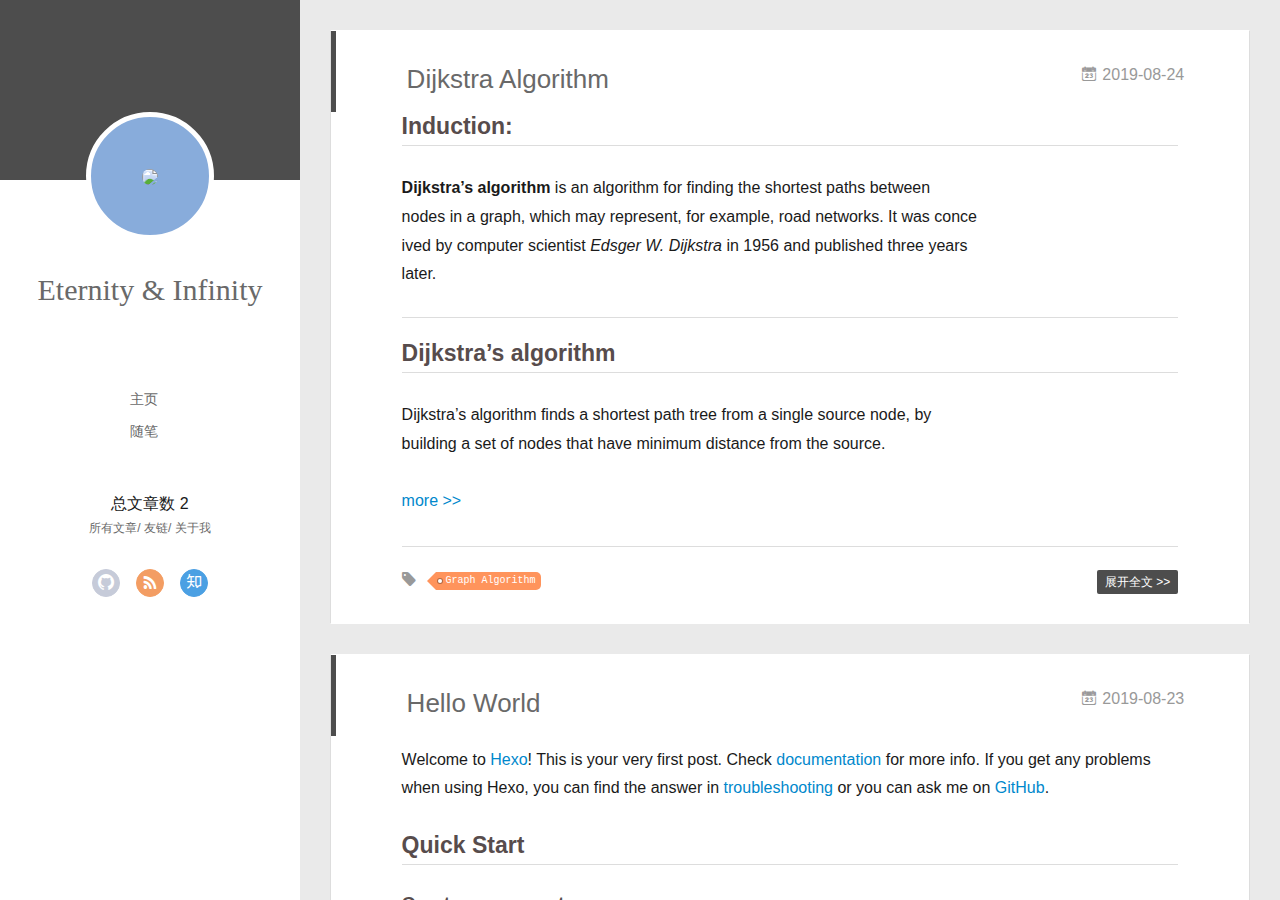
==== commit 546057ad: "Site updated: 2019-08-26 22:28:54" ====
--- a/index.html
+++ b/index.html
@@ -41,7 +41,7 @@
 <div class="intrude-less">
 	<header id="header" class="inner">
 		<a href="/" class="profilepic">
-			<img src="/source/img/head.png" class="js-avatar">
+			<img src="/assets/head.png" class="js-avatar">
 		</a>
 		<hgroup>
 		  <h1 class="header-author"><a href="/">Eternity &amp; Infinity</a></h1>
@@ -100,7 +100,7 @@
 	<div class="intrude-less">
 		<header id="header" class="inner">
 			<div class="profilepic">
-				<img src="/source/img/head.png" class="js-avatar">
+				<img src="/assets/head.png" class="js-avatar">
 			</div>
 			<hgroup>
 			  <h1 class="header-author js-header-author">Eternity &amp; Infinity</h1>
@@ -172,45 +172,9 @@
         <h2 id="Induction"><a href="#Induction" class="headerlink" title="Induction:"></a>Induction:</h2><p><strong>Dijkstra’s algorithm</strong> is an algorithm for finding the shortest paths between<br>nodes in a graph, which may represent, for example, road networks. It was conce<br>ived by computer scientist <em>Edsger W. Dijkstra</em> in 1956 and published three years<br>later.</p>
 <hr>
 <h2 id="Dijkstra’s-algorithm"><a href="#Dijkstra’s-algorithm" class="headerlink" title="Dijkstra’s algorithm"></a>Dijkstra’s algorithm</h2><p>Dijkstra’s algorithm finds a shortest path tree from a single source node, by<br>building a set of nodes that have minimum distance from the source.</p>
-<h4 id="The-graph-has-the-following"><a href="#The-graph-has-the-following" class="headerlink" title="The graph has the following:"></a>The graph has the following:</h4><ul>
-<li><p>vertices, or nodes, denoted in the algorithm by v or u;</p>
-</li>
-<li><p>weighted edges that connect two nodes: (u, v) denotean edge, and w(u,v)<br>denotes its weight.</p>
-</li>
-</ul>
-<h4 id="This-is-done-by-initializing-three-values"><a href="#This-is-done-by-initializing-three-values" class="headerlink" title="This is done by initializing three values:"></a>This is done by initializing three values:</h4><ul>
-<li><p><strong>dist</strong>, an array of distances from the source node <em>s</em> to each node in<br>the graph, initialized the following way: <em>dist(s)</em> = 0; and for all oth<br>er nodes <em>v</em>, <em>dist(v)</em> = ∞\infty∞. This is done at the beginning because<br>as the algorithm proceeds, the <em>dist</em> from the source to each node <em>v</em> in<br>the graph will be recalculated and finalized when the shortest distance to<br><em>v</em> is found.</p>
-</li>
-<li><p><strong>Q</strong>, a queue of all nodes in the graph. At the end of the algorithm’s<br>progress, <strong>Q</strong> will be empty.</p>
-</li>
-<li><p><strong>S</strong>, an empty set, to indicate which nodes the algorithm has visited.<br>At the end of the algorithm’s run, <strong>S</strong> will contain all the nodes of<br>the graph.</p>
-</li>
-</ul>
-<h4 id="The-algorithm-proceeds-as-follows"><a href="#The-algorithm-proceeds-as-follows" class="headerlink" title="The algorithm proceeds as follows:"></a>The algorithm proceeds as follows:</h4><ol>
-<li><p>While <strong>Q</strong> is not empty, pop the node <em>v</em>, that is not already in <strong>S</strong>,<br>from <strong>Q</strong> with the smallest <em>dist(v)</em>. In the first run, source node <em>s</em><br>will be chosen because <em>dist(s)</em> was initialized to 0. In the next run,<br>the next node with the smallest <em>dist</em> value is chosen.</p>
-</li>
-<li><p>Add node <em>v</em> to <strong>S</strong>, to indicate that <em>v</em> has been visited.</p>
-</li>
-<li><p>Update <em>dist</em> values of adjacent nodes of the current node <em>v</em> as follows:<br>for each new adjacent node <em>u</em>,</p>
-<ul>
-<li><p>if <em>dist(v)</em> + <em>weight(u,v)</em> &lt; <em>dist(u)</em>, there is a new minimal distance<br>found for <em>u</em>, so update <em>dist(u)</em> to the new minimal distance value;</p>
-</li>
-<li><p>otherwise, no updates are made to <em>dist(u)</em>.</p>
-</li>
-</ul>
-</li>
-</ol>
-<p>The algorithm has visited all nodes in the graph and found the smallest distance<br>to each node. distdistdist now contains the shortest path tree from source <em>s</em>.</p>
-<p>==Note: The weight of an <em>edge(u, v)</em> is taken from the value associated with <em>(u, v)</em><br>on the graph.==</p>
-<hr>
-<h2 id="Implmentation"><a href="#Implmentation" class="headerlink" title="Implmentation:"></a>Implmentation:</h2><p><strong><em>This is pseudocode for Dijkstra’s algorithm, mirroring Python syntax. It can be used in order to implement the algorithm in any language.</em></strong></p>
-<figure class="highlight python"><table><tr><td class="gutter"><pre><span class="line">1</span><br><span class="line">2</span><br><span class="line">3</span><br><span class="line">4</span><br><span class="line">5</span><br><span class="line">6</span><br><span class="line">7</span><br><span class="line">8</span><br><span class="line">9</span><br><span class="line">10</span><br><span class="line">11</span><br><span class="line">12</span><br><span class="line">13</span><br><span class="line">14</span><br><span class="line">15</span><br><span class="line">16</span><br><span class="line">17</span><br><span class="line">18</span><br></pre></td><td class="code"><pre><span class="line">function Dijkstra(Graph, source):</span><br><span class="line">       dist[source]  := <span class="number">0</span>                     // Distance <span class="keyword">from</span> source to source <span class="keyword">is</span> set to <span class="number">0</span></span><br><span class="line">       <span class="keyword">for</span> each vertex v <span class="keyword">in</span> Graph:            // Initializations</span><br><span class="line">           <span class="keyword">if</span> v ≠ source</span><br><span class="line">               dist[v]  := infinity           // Unknown distance function <span class="keyword">from</span> source to each node set to infinity</span><br><span class="line">           add v to Q                         // All nodes initially <span class="keyword">in</span> Q</span><br><span class="line"></span><br><span class="line">      <span class="keyword">while</span> Q <span class="keyword">is</span> <span class="keyword">not</span> empty:                  // The main loop</span><br><span class="line">          v := vertex <span class="keyword">in</span> Q <span class="keyword">with</span> min dist[v]  // In the first run-through, this vertex <span class="keyword">is</span> the source node</span><br><span class="line">          remove v <span class="keyword">from</span> Q </span><br><span class="line"></span><br><span class="line">          <span class="keyword">for</span> each neighbor u of v:           // where neighbor u has <span class="keyword">not</span> yet been removed <span class="keyword">from</span> Q.</span><br><span class="line">              alt := dist[v] + length(v, u)</span><br><span class="line">              <span class="keyword">if</span> alt &lt; dist[u]:               // A shorter path to u has been found</span><br><span class="line">                  dist[u]  := alt            // Update distance of u</span><br><span class="line"></span><br><span class="line">      <span class="keyword">return</span> dist[]</span><br><span class="line">  end function</span><br></pre></td></tr></table></figure>
-
-<hr>
-<h3 id="This-is-the-python-code-for-the-dijkstra-algorithm"><a href="#This-is-the-python-code-for-the-dijkstra-algorithm" class="headerlink" title="This is the python code for the dijkstra algorithm."></a>This is the python code for the dijkstra algorithm.</h3><figure class="highlight python"><table><tr><td class="gutter"><pre><span class="line">1</span><br><span class="line">2</span><br><span class="line">3</span><br><span class="line">4</span><br><span class="line">5</span><br><span class="line">6</span><br><span class="line">7</span><br><span class="line">8</span><br><span class="line">9</span><br><span class="line">10</span><br><span class="line">11</span><br><span class="line">12</span><br><span class="line">13</span><br><span class="line">14</span><br><span class="line">15</span><br><span class="line">16</span><br><span class="line">17</span><br><span class="line">18</span><br><span class="line">19</span><br><span class="line">20</span><br><span class="line">21</span><br><span class="line">22</span><br><span class="line">23</span><br><span class="line">24</span><br><span class="line">25</span><br><span class="line">26</span><br><span class="line">27</span><br><span class="line">28</span><br><span class="line">29</span><br><span class="line">30</span><br><span class="line">31</span><br><span class="line">32</span><br><span class="line">33</span><br><span class="line">34</span><br><span class="line">35</span><br><span class="line">36</span><br><span class="line">37</span><br><span class="line">38</span><br><span class="line">39</span><br><span class="line">40</span><br><span class="line">41</span><br><span class="line">42</span><br><span class="line">43</span><br><span class="line">44</span><br><span class="line">45</span><br><span class="line">46</span><br><span class="line">47</span><br><span class="line">48</span><br><span class="line">49</span><br><span class="line">50</span><br><span class="line">51</span><br><span class="line">52</span><br><span class="line">53</span><br><span class="line">54</span><br><span class="line">55</span><br><span class="line">56</span><br><span class="line">57</span><br><span class="line">58</span><br><span class="line">59</span><br><span class="line">60</span><br><span class="line">61</span><br><span class="line">62</span><br><span class="line">63</span><br><span class="line">64</span><br><span class="line">65</span><br><span class="line">66</span><br><span class="line">67</span><br><span class="line">68</span><br><span class="line">69</span><br><span class="line">70</span><br><span class="line">71</span><br><span class="line">72</span><br><span class="line">73</span><br><span class="line">74</span><br><span class="line">75</span><br><span class="line">76</span><br></pre></td><td class="code"><pre><span class="line"><span class="keyword">import</span> heapq</span><br><span class="line"></span><br><span class="line"><span class="class"><span class="keyword">class</span> <span class="title">Node</span><span class="params">()</span>:</span></span><br><span class="line">    <span class="string">""" Nodes in the graph. """</span></span><br><span class="line"></span><br><span class="line">    <span class="function"><span class="keyword">def</span> <span class="title">__init__</span><span class="params">(self, number=<span class="number">0</span>, weight=<span class="number">0</span>)</span>:</span></span><br><span class="line">        self.number = number</span><br><span class="line">        self.weight = weight</span><br><span class="line"></span><br><span class="line">    <span class="function"><span class="keyword">def</span> <span class="title">__lt__</span><span class="params">(self, other)</span>:</span></span><br><span class="line">        <span class="keyword">return</span> self.weight &lt; other.weight</span><br><span class="line"></span><br><span class="line"></span><br><span class="line"><span class="function"><span class="keyword">def</span> <span class="title">dijkstra_heap</span><span class="params">(graph, start)</span>:</span></span><br><span class="line">    <span class="string">""" Dijkstra algorithm for heap optimization. """</span></span><br><span class="line">    INF = <span class="number">999999999</span></span><br><span class="line">    dist = [INF <span class="keyword">for</span> node <span class="keyword">in</span> graph]</span><br><span class="line">    path = [<span class="number">-1</span> <span class="keyword">for</span> node <span class="keyword">in</span> graph]</span><br><span class="line">    visited = [<span class="literal">False</span> <span class="keyword">for</span> node <span class="keyword">in</span> graph]</span><br><span class="line"></span><br><span class="line">    dist[start] = <span class="number">0</span></span><br><span class="line">    path[start] = start</span><br><span class="line"></span><br><span class="line">    pq = list()</span><br><span class="line">    heapq.heappush(pq, Node(start, <span class="number">0</span>))</span><br><span class="line"></span><br><span class="line">    <span class="keyword">while</span> pq:</span><br><span class="line">        temp = heapq.heappop(pq)</span><br><span class="line">        here = temp.number</span><br><span class="line">        cost = temp.weight</span><br><span class="line"></span><br><span class="line">        <span class="keyword">if</span> visited[here]:</span><br><span class="line">            <span class="keyword">continue</span></span><br><span class="line">        <span class="keyword">else</span>:</span><br><span class="line">            visited[here] = <span class="literal">True</span></span><br><span class="line"></span><br><span class="line">        <span class="keyword">for</span> node <span class="keyword">in</span> graph[here]:</span><br><span class="line">            <span class="keyword">if</span> (<span class="keyword">not</span> visited[node]) <span class="keyword">and</span> (cost + graph[here][node] &lt; dist[node]):</span><br><span class="line">                dist[node] = cost + graph[here][node]</span><br><span class="line">                path[node] = here</span><br><span class="line">                heapq.heappush(pq, Node(node, dist[node]))</span><br><span class="line"></span><br><span class="line">    display_path(graph, start, dist, path, visited)</span><br><span class="line"></span><br><span class="line"></span><br><span class="line"><span class="function"><span class="keyword">def</span> <span class="title">display_path</span><span class="params">(graph, start, dist, path, visted)</span>:</span></span><br><span class="line">    <span class="string">""" Print the shortest path. """</span></span><br><span class="line">    print(<span class="string">"Path from "</span> + str(start) + <span class="string">" node to other node :"</span>)</span><br><span class="line"></span><br><span class="line">    routes = list()</span><br><span class="line">    <span class="keyword">for</span> i <span class="keyword">in</span> range(len(graph)):</span><br><span class="line">        route = list()</span><br><span class="line">        <span class="keyword">if</span> visted[i] <span class="keyword">and</span> i != start:</span><br><span class="line">            route.append(i)</span><br><span class="line">            temp = path[i]</span><br><span class="line">            <span class="keyword">while</span> temp != start:</span><br><span class="line">                route.append(temp)</span><br><span class="line">                temp = path[temp]</span><br><span class="line">            route.append(start)</span><br><span class="line"></span><br><span class="line">        routes.append(route)</span><br><span class="line"></span><br><span class="line">    <span class="keyword">for</span> route <span class="keyword">in</span> routes:</span><br><span class="line">        <span class="keyword">if</span> route:</span><br><span class="line">            temp = str()</span><br><span class="line">            <span class="keyword">for</span> node <span class="keyword">in</span> reversed(route):</span><br><span class="line">                temp += <span class="string">"#"</span> + str(node)</span><br><span class="line">                <span class="keyword">if</span> route.index(node) != <span class="number">0</span>:</span><br><span class="line">                    temp += <span class="string">" -&gt; "</span></span><br><span class="line"></span><br><span class="line">            print(<span class="string">"#"</span> + str(start) + <span class="string">" -&gt; "</span> + str(route[<span class="number">0</span>]) +</span><br><span class="line">                  <span class="string">" : "</span> + <span class="string">"weight:"</span> + str(dist[route[<span class="number">0</span>]]) + <span class="string">"\t"</span> + temp)</span><br><span class="line"></span><br><span class="line">        <span class="keyword">elif</span> routes.index(route) != start:</span><br><span class="line">            print(<span class="string">"#"</span> + str(start) + <span class="string">" -&gt; "</span> + str(route[<span class="number">0</span>]) +</span><br><span class="line">                  <span class="string">" : "</span> + <span class="string">"No Path!"</span>)</span><br></pre></td></tr></table></figure>
-
-<hr>
-
+        
+          <a class="article-more-a" href="/2019/08/24/Dijkstra-Algorithm/#more">more >></a>
+        
       
 
       
--- a/main.0cf68a.css
+++ b/main.0cf68a.css
@@ -1 +1 @@
-.clearfix:after,.clearfix:before{content:"";display:table}.clearfix:after{clear:both}.left-col.show{box-shadow:0 0 6px 0 rgba(0,0,0,.75)}.mid-col,.mid-col.show .article,.tools-col,.tools-col .tools-section .search-tag.tagcloud .article-tag-list,.tools-col .tools-section .search-ul .search-tag span:hover,.tools-col .tools-section .search-ul .search-time span:hover,.tools-col .tools-section .search-ul .search-title:hover,.tools-col .tools-section .search-wrap .icon{transition:all .2s ease-in;-ms-transition:all .2s ease-in}@-webkit-keyframes leftIn{0%,60%,75%,90%,to{-webkit-animation-timing-function:cubic-bezier(.215,.61,.355,1);animation-timing-function:cubic-bezier(.215,.61,.355,1)}0%{-webkit-transform:translateZ(0);transform:translateZ(0)}60%{-webkit-transform:translate3d(358px,0,0);transform:translate3d(358px,0,0)}75%{-webkit-transform:translate3d(323px,0,0);transform:translate3d(323px,0,0)}90%{-webkit-transform:translate3d(338px,0,0);transform:translate3d(338px,0,0)}to{-webkit-transform:translate3d(333px,0,0);transform:translate3d(333px,0,0)}}@keyframes leftIn{0%,60%,75%,90%,to{-webkit-animation-timing-function:cubic-bezier(.215,.61,.355,1);animation-timing-function:cubic-bezier(.215,.61,.355,1)}0%{-webkit-transform:translateZ(0);transform:translateZ(0)}60%{-webkit-transform:translate3d(358px,0,0);transform:translate3d(358px,0,0)}75%{-webkit-transform:translate3d(323px,0,0);transform:translate3d(323px,0,0)}90%{-webkit-transform:translate3d(338px,0,0);transform:translate3d(338px,0,0)}to{-webkit-transform:translate3d(333px,0,0);transform:translate3d(333px,0,0)}}.mid-col.show{-webkit-animation-duration:.8s;animation-duration:.8s;-webkit-animation-fill-mode:both;animation-fill-mode:both;-webkit-animation-name:leftIn;animation-name:leftIn}@-webkit-keyframes leftOut{0%,60%,75%,90%,to{-webkit-animation-timing-function:cubic-bezier(.215,.61,.355,1);animation-timing-function:cubic-bezier(.215,.61,.355,1)}0%{-webkit-transform:translate3d(333px,0,0);transform:translate3d(333px,0,0)}60%{-webkit-transform:translate3d(-25px,0,0);transform:translate3d(-25px,0,0)}75%{-webkit-transform:translate3d(10px,0,0);transform:translate3d(10px,0,0)}90%{-webkit-transform:translate3d(-5px,0,0);transform:translate3d(-5px,0,0)}to{-webkit-transform:translateZ(0);transform:translateZ(0)}}@keyframes leftOut{0%,60%,75%,90%,to{-webkit-animation-timing-function:cubic-bezier(.215,.61,.355,1);animation-timing-function:cubic-bezier(.215,.61,.355,1)}0%{-webkit-transform:translate3d(333px,0,0);transform:translate3d(333px,0,0)}60%{-webkit-transform:translate3d(-25px,0,0);transform:translate3d(-25px,0,0)}75%{-webkit-transform:translate3d(10px,0,0);transform:translate3d(10px,0,0)}90%{-webkit-transform:translate3d(-5px,0,0);transform:translate3d(-5px,0,0)}to{-webkit-transform:translateZ(0);transform:translateZ(0)}}.mid-col.hide{-webkit-animation-duration:.8s;animation-duration:.8s;-webkit-animation-name:leftOut;animation-name:leftOut}@-webkit-keyframes smallLeftIn{0%,60%,75%,90%,to{-webkit-animation-timing-function:cubic-bezier(.215,.61,.355,1);animation-timing-function:cubic-bezier(.215,.61,.355,1)}0%{-webkit-transform:translateZ(0);transform:translateZ(0)}60%{-webkit-transform:translate3d(325px,0,0);transform:translate3d(325px,0,0)}75%{-webkit-transform:translate3d(290px,0,0);transform:translate3d(290px,0,0)}90%{-webkit-transform:translate3d(305px,0,0);transform:translate3d(305px,0,0)}to{-webkit-transform:translate3d(300px,0,0);transform:translate3d(300px,0,0)}}@keyframes smallLeftIn{0%,60%,75%,90%,to{-webkit-animation-timing-function:cubic-bezier(.215,.61,.355,1);animation-timing-function:cubic-bezier(.215,.61,.355,1)}0%{-webkit-transform:translateZ(0);transform:translateZ(0)}60%{-webkit-transform:translate3d(325px,0,0);transform:translate3d(325px,0,0)}75%{-webkit-transform:translate3d(290px,0,0);transform:translate3d(290px,0,0)}90%{-webkit-transform:translate3d(305px,0,0);transform:translate3d(305px,0,0)}to{-webkit-transform:translate3d(300px,0,0);transform:translate3d(300px,0,0)}}.tools-col.show{-webkit-animation-duration:.8s;animation-duration:.8s;-webkit-animation-fill-mode:both;animation-fill-mode:both;-webkit-animation-name:smallLeftIn;animation-name:smallLeftIn}@-webkit-keyframes smallleftOut{0%,60%,75%,90%,to{-webkit-animation-timing-function:cubic-bezier(.215,.61,.355,1);animation-timing-function:cubic-bezier(.215,.61,.355,1)}0%{-webkit-transform:translate3d(333px,0,0);transform:translate3d(333px,0,0)}60%{-webkit-transform:translate3d(-25px,0,0);transform:translate3d(-25px,0,0)}75%{-webkit-transform:translate3d(10px,0,0);transform:translate3d(10px,0,0)}90%{-webkit-transform:translate3d(-5px,0,0);transform:translate3d(-5px,0,0)}to{-webkit-transform:translateZ(0);transform:translateZ(0)}}@keyframes smallleftOut{0%,60%,75%,90%,to{-webkit-animation-timing-function:cubic-bezier(.215,.61,.355,1);animation-timing-function:cubic-bezier(.215,.61,.355,1)}0%{-webkit-transform:translate3d(333px,0,0);transform:translate3d(333px,0,0)}60%{-webkit-transform:translate3d(-25px,0,0);transform:translate3d(-25px,0,0)}75%{-webkit-transform:translate3d(10px,0,0);transform:translate3d(10px,0,0)}90%{-webkit-transform:translate3d(-5px,0,0);transform:translate3d(-5px,0,0)}to{-webkit-transform:translateZ(0);transform:translateZ(0)}}.tools-col.hide{-webkit-animation-duration:.8s;animation-duration:.8s;-webkit-animation-fill-mode:both;animation-fill-mode:both;-webkit-animation-name:smallleftOut;animation-name:smallleftOut}html{-ms-text-size-adjust:100%;-webkit-text-size-adjust:100%;-webkit-tap-highlight-color:transparent;height:100%}body{margin:0;font-size:14px;font-family:Helvetica Neue,Helvetica,STHeiTi,Arial,sans-serif;line-height:1.5;color:#333;background-color:#fff;min-height:100%}article,aside,details,figcaption,figure,footer,header,hgroup,main,menu,nav,section,summary{display:block}audio,canvas,progress,video{display:inline-block}audio:not([controls]){display:none;height:0}progress{vertical-align:baseline}[hidden],template{display:none}a{background:transparent;text-decoration:none;color:#08c}a:active{outline:0}abbr[title]{border-bottom:1px dotted}b,strong{font-weight:700}dfn{font-style:italic}mark{background:#ff0;color:#000}small{font-size:80%}sub,sup{font-size:75%;line-height:0;position:relative;vertical-align:baseline}sup{top:-.5em}sub{bottom:-.25em}img{border:0;vertical-align:middle;max-width:100%}svg:not(:root){overflow:hidden}pre{overflow:auto;white-space:pre;white-space:pre-wrap;word-wrap:break-word}code,kbd,pre,samp{font-family:monospace,monospace;font-size:1em}button,input,optgroup,select,textarea{color:inherit;font:inherit;margin:0;vertical-align:middle}button,input,select{overflow:visible}button,select{text-transform:none}button,html input[type=button],input[type=reset],input[type=submit]{-webkit-appearance:button;cursor:pointer}[disabled]{cursor:default}button::-moz-focus-inner,input::-moz-focus-inner{border:0;padding:0}input{line-height:normal}input[type=checkbox],input[type=radio]{box-sizing:border-box;padding:0}input[type=number]::-webkit-inner-spin-button,input[type=number]::-webkit-outer-spin-button{height:auto}input[type=search]{-webkit-appearance:textfield;box-sizing:border-box}input[type=search]::-webkit-search-cancel-button,input[type=search]::-webkit-search-decoration{-webkit-appearance:none}fieldset{border:1px solid silver;margin:0 2px;padding:.35em .625em .75em}legend{border:0;padding:0}textarea{overflow:auto;resize:vertical;vertical-align:top}optgroup{font-weight:700}button,input,select,textarea{outline:0}input,textarea{-webkit-user-modify:read-write-plaintext-only}input::-ms-clear,input::-ms-reveal{display:none}input::-moz-placeholder,textarea::-moz-placeholder{color:#999}input:-ms-input-placeholder,textarea:-ms-input-placeholder{color:#999}input::-webkit-input-placeholder,textarea::-webkit-input-placeholder{color:#999}.placeholder{color:#999}table{border-collapse:collapse;border-spacing:0}td,th{padding:0}blockquote,figure,form,h1,h2,h3,h4,h5,h6,p{margin:0}dd,dl,li,ol,ul{margin:0;padding:0}ol,ul{list-style:none outside none}h1,h2,h3{line-height:2;font-weight:400}h1{font-size:18px}h2{font-size:16px}h3{font-size:14px}i{font-style:normal}*{box-sizing:border-box}@font-face{font-family:iconfont;src:url(./fonts/iconfont.b322fa.eot);src:url(./fonts/iconfont.b322fa.eot#iefix) format("embedded-opentype"),url(./fonts/iconfont.8c627f.woff) format("woff"),url(./fonts/iconfont.16acc2.ttf) format("truetype"),url(./fonts/iconfont.45d7ee.svg#iconfont) format("svg")}[class*=" icon-"],[class^=icon-]{font-family:iconfont!important;speak:none;font-size:16px;font-style:normal;font-weight:400;font-variant:normal;text-transform:none;line-height:1;-webkit-font-smoothing:antialiased;-moz-osx-font-smoothing:grayscale}.icon-twitter:before{content:"\E600"}.icon-facebook:before{content:"\E601"}.icon-clock:before{content:"\E602"}.icon-mail:before{content:"\E609"}.icon-link:before{content:"\E6AB"}.icon-search:before{content:"\E65B"}.icon-smile:before{content:"\E64A"}.icon-roundrightfill:before{content:"\E65A"}.icon-list:before{content:"\E682"}.icon-book:before{content:"\E6FE"}.icon-home:before{content:"\E6BB"}.icon-share:before{content:"\E618"}.icon-back:before{content:"\E625"}.icon-qq:before{content:"\E62D"}.icon-weibo:before{content:"\E619"}.icon-segmentfault:before{content:"\E603"}.icon-sort:before{content:"\E700"}.icon-jianshu:before{content:"\E613"}.icon-circle-left:before{content:"\E71F"}.icon-circle-right:before{content:"\E720"}.icon-loading:before{content:"\E614"}.icon-acfun:before{content:"\E604"}.icon-close:before{content:"\E60C"}.icon-tumblr:before{content:"\E6B0"}.icon-calendar:before{content:"\E667"}.icon-rss:before{content:"\E877"}.icon-price-tags:before{content:"\E6F9"}.icon-quo-left:before{content:"\E7F5"}.icon-quo-right:before{content:"\E7F6"}.icon-back1:before{content:"\E64E"}.icon-github:before{content:"\E735"}.icon-film:before{content:"\E7B7"}.icon-weixin:before{content:"\E61F"}.icon-qzone:before{content:"\E680"}.icon-category:before{content:"\E605"}.icon-douban:before{content:"\E64C"}.icon-roundleftfill:before{content:"\E799"}.icon-tuding:before{content:"\E651"}.icon-zhihu:before{content:"\E61B"}.icon-linkedin:before{content:"\E6D4"}.icon-google:before{content:"\E635"}.icon-plane:before{content:"\E62F"}.icon-bilibili:before{content:"\E622"}.icon-psn:before{content:"\E6C7"}body,button,input,select,textarea{color:#1a1a1a;font-family:lucida grande,lucida sans unicode,lucida,helvetica,Hiragino Sans GB,Microsoft YaHei,WenQuanYi Micro Hei,sans-serif;font-size:16px;font-size:1rem;line-height:1.75}body{overflow-y:hidden;background:#eaeaea}#container,body,html{height:100%;overflow-x:hidden;overflow-y:auto}#mobile-nav{display:none}#container{position:relative;min-height:100%}#container .anm-canvas{display:none}#container.show .anm-canvas{display:block;position:fixed}.body-wrap{margin-bottom:80px}.mid-col{position:absolute;right:0;min-height:100%;background:#eaeaea;left:300px;width:auto}.mid-col.show{background:none;opacity:.9}.mid-col.show .article{background:hsla(0,0%,100%,.3)}.left-col{background:#fff;width:300px;position:fixed;opacity:1;transition:all .2s ease-in;height:100%;z-index:999}.left-col .overlay{width:100%;height:180px;position:absolute}.left-col .intrude-less{width:76%;text-align:center;margin:112px auto 0}.left-col #header{width:100%;height:300px;position:relative;border-bottom:1px solid color-border}.left-col #header a{color:#696969}.left-col #header a:hover{color:#b0a0aa}.left-col #header .header-subtitle{text-align:center;color:#999;font-size:14px;line-height:25px;overflow:hidden;text-overflow:ellipsis;display:-webkit-box;-webkit-line-clamp:2;-webkit-box-orient:vertical}.left-col #header .header-menu{font-weight:300;line-height:31px;text-transform:uppercase;float:none;min-height:150px;margin-left:-12px;text-align:center;display:-webkit-box;-webkit-box-orient:horizontal;-webkit-box-pack:center;-webkit-box-align:center}.left-col #header .header-menu li{cursor:default}.left-col #header .header-menu li a{font-size:14px;min-width:300px}.left-col #header .header-smart-menu{font-size:12px;margin-bottom:20px}.left-col #header .header-smart-menu a:after{content:"/"}.left-col #header .header-smart-menu a:last-child:after{content:""}.left-col #header .profilepic{display:block;border:5px solid #fff;border-radius:300px;width:128px;height:128px;margin:0 auto;position:relative;overflow:hidden;background:#88acdb;-webkit-transition:all .2s ease-in;display:-webkit-box;-webkit-box-orient:horizontal;-webkit-box-pack:center;-webkit-box-align:center;text-align:center}.left-col #header .profilepic img{border-radius:300px;opacity:1;-webkit-transition:all .2s ease-in}.left-col #header .profilepic img.show{width:100%;height:100%;opacity:1}.left-col #header .header-author{text-align:center;margin:.67em 0;font-family:"Times New Roman",Georgia,Serif;font-size:30px;transition:.3s}::-webkit-scrollbar{width:10px;height:10px}::-webkit-scrollbar-button{width:0;height:0}::-webkit-scrollbar-button:end:decrement,::-webkit-scrollbar-button:start:increment{display:none}::-webkit-scrollbar-corner{display:block}::-webkit-scrollbar-thumb{border-radius:8px;background-color:rgba(0,0,0,.2)}::-webkit-scrollbar-thumb:hover{border-radius:8px;background-color:rgba(0,0,0,.5)}::-webkit-scrollbar-thumb,::-webkit-scrollbar-track{border-right:1px solid transparent;border-left:1px solid transparent}::-webkit-scrollbar-track:hover{background-color:rgba(0,0,0,.15)}::-webkit-scrollbar-button:start{width:10px;height:10px;background:url(./img/scrollbar_arrow.png) no-repeat 0 0}::-webkit-scrollbar-button:start:hover{background:url(./img/scrollbar_arrow.png) no-repeat -15px 0}::-webkit-scrollbar-button:start:active{background:url(./img/scrollbar_arrow.png) no-repeat -30px 0}::-webkit-scrollbar-button:end{width:10px;height:10px;background:url(./img/scrollbar_arrow.png) no-repeat 0 -18px}::-webkit-scrollbar-button:end:hover{background:url(./img/scrollbar_arrow.png) no-repeat -15px -18px}::-webkit-scrollbar-button:end:active{background:url(./img/scrollbar_arrow.png) no-repeat -30px -18px}.article-entry .highlight,.article-entry pre{background:#272822;margin:10px 0;padding:10px;overflow:auto;color:#fff;font-size:.9em;line-height:22.400000000000002px}.article-entry .gist .gist-file .gist-data .line-numbers,.article-entry .highlight .gutter pre,.article-entry .highlight .gutter pre .line{color:#666}.article-entry code,.article-entry pre{font-family:Source Code Pro,Consolas,Monaco,Menlo,monospace}.article-entry code{background:#eee;padding:0 .3em;border:none}.article-entry pre code{background:none;text-shadow:none;padding:0;color:#fff}.article-entry .highlight{border-radius:4px}.article-entry .highlight pre{border:none;margin:0;padding:0}.article-entry .highlight table{margin:0;width:auto}.article-entry .highlight td{border:none;padding:0}.article-entry .highlight figcaption{color:highlight-comment;line-height:1em;margin-bottom:1em}.article-entry .highlight figcaption:after,.article-entry .highlight figcaption:before{content:"";display:table}.article-entry .highlight figcaption:after{clear:both}.article-entry .highlight figcaption a{float:right}.article-entry .highlight .gutter pre{text-align:right;padding-right:20px}.article-entry .highlight .gutter pre .line{text-shadow:none}.article-entry .highlight .line{color:#fff;min-height:19px}.article-entry .gist{margin:0 -20px;border-style:solid;border-color:#ddd;border-width:1px 0;background:#272822;padding:15px 20px 15px 0}.article-entry .gist .gist-file{border:none;font-family:Source Code Pro,Consolas,Monaco,Menlo,monospace;margin:0}.article-entry .gist .gist-file .gist-data{background:none;border:none}.article-entry .gist .gist-file .gist-data .line-numbers{background:none;border:none;padding:0 20px 0 0}.article-entry .gist .gist-file .gist-data .line-data{padding:0!important}.article-entry .gist .gist-file .highlight{margin:0;padding:0;border:none}.article-entry .gist .gist-file .gist-meta{background:#272822;color:highlight-comment;font:.85em Helvetica Neue,Helvetica,Arial,sans-serif;text-shadow:0 0;padding:0;margin-top:1em;margin-left:20px}.article-entry .gist .gist-file .gist-meta a{color:#258fb8;font-weight:400}.article-entry .gist .gist-file .gist-meta a:hover{text-decoration:underline}pre .comment{color:#75715e}pre .class .params,pre .function .keyword,pre .keyword{color:#66d9ef}pre .css .value,pre .doctype,pre .function,pre .params,pre .tag{color:#fff}pre .at_rule,pre .at_rule .keyword,pre .css~* .tag,pre .preprocessor,pre .preprocessor .keyword,pre .title{color:#f92672}pre .attribute,pre .built_in,pre .class,pre .css~* .class,pre .function .title{color:#a6e22e}pre .string,pre .value{color:#e6db74}pre .number{color:#7163d7}pre .css~* .id,pre .id{color:#fd971f}#header .tagcloud a{color:#fff}.tagcloud a{display:inline-block;text-decoration:none;font-weight:400;font-size:10px;color:#fff;height:18px;line-height:18px;float:left;padding:0 5px 0 10px;position:relative;border-radius:0 5px 5px 0;margin:5px 9px 5px 8px;font-family:Menlo,Monaco,Andale Mono,lucida console,Courier New,monospace}.tagcloud a:hover{opacity:.8}.tagcloud a:before{content:" ";width:0;height:0;position:absolute;top:0;left:-18px;border:9px solid transparent}.tagcloud a:after{content:" ";width:4px;height:4px;background-color:#fff;border-radius:4px;box-shadow:0 0 0 1px rgba(0,0,0,.3);position:absolute;top:7px;left:2px}.tagcloud a.color1{background:#ff945c}.tagcloud a.color1:before{border-right-color:#ff945c}.tagcloud a.color2{background:#cc8167}.tagcloud a.color2:before{border-right-color:#cc8167}.tagcloud a.color3{background:#ba8f6c}.tagcloud a.color3:before{border-right-color:#ba8f6c}.tagcloud a.color4{background:#94635c}.tagcloud a.color4:before{border-right-color:#94635c}.tagcloud a.color5{background:#7b5d5f}.tagcloud a.color5:before{border-right-color:#7b5d5f}.article-tag-list .article-tag-list-item{float:left}.article-pop-out .icon-tuding{color:#999;float:left;margin-right:10px;margin-top:6px}.article-category,.article-category .article-tag-list,.article-tag,.article-tag .article-tag-list{float:left}.article-category .icon,.article-tag .icon{color:#999;float:left;margin-right:10px;margin-top:6px}.article-pop-out{float:left}.archive-article-date{color:#999;margin-right:7.6923%;float:right}.archive-article-date .icon{margin:5px 5px 5px 0}.glass{background-color:rgba(54,70,93,.9);z-index:998;transition:opacity .15s;width:100%;height:100%;display:none}.glass,.tagcloud-ctn{left:0;opacity:1;bottom:0;position:fixed;right:0;top:0}.tagcloud-ctn{z-index:90120;background-size:100% 100%}.tagcloud-ctn .tagcloud-global{position:fixed;top:50%;left:50%;margin-top:-115px;margin-left:-315px;width:630px}.tagcloud-ctn .tagcloud-global a{width:80px;height:80px;border-radius:50%;background:#f2992e;color:#fff;display:block;float:left;line-height:80px;text-align:center}.tagcloud-ctn .tagcloud-global .tab-post-types .tab-post-type:first-child .post-type-icon{background:#f2992e}.tagcloud-ctn .tagcloud-global .tab-post-types .tab-post-type:nth-child(2) .post-type-icon{background:#56bc8a}.tagcloud-ctn .tagcloud-global .tab-post-types .tab-post-type:nth-child(3) .post-type-icon{background:#4aa8d8}.tagcloud-ctn .tagcloud-global .tab-post-types .tab-post-type:nth-child(4) .post-type-icon{background:#a77dc2}.tagcloud-ctn .tagcloud-global .tab-post-types .tab-post-type:nth-child(5) .post-type-icon{background:#dd765d}#header .header-nav{width:100%;position:absolute;transition:-webkit-transform .3s ease-in;transition:transform .3s ease-in;transition:transform .3s ease-in,-webkit-transform .3s ease-in}#header .header-nav .social{margin-top:10px;text-align:center;display:-webkit-box;display:-ms-flexbox;display:flex;-ms-flex-wrap:wrap;flex-wrap:wrap;-webkit-box-pack:center;-ms-flex-pack:center;justify-content:center}#header .header-nav .social a{border-radius:50%;display:-moz-inline-stack;display:inline-block;vertical-align:middle;*vertical-align:auto;zoom:1;*display:inline;margin:0 8px 15px;transition:.3s;text-align:center;color:#fff;opacity:.7;width:28px;height:28px;line-height:26px}#header .header-nav .social a:hover{opacity:1}#header .header-nav .social a.weibo{background:#aaf;border:1px solid #aaf}#header .header-nav .social a.weibo:hover{border:1px solid #aaf}#header .header-nav .social a.segmentfault{background:#009a61;border:1px solid #009a61}#header .header-nav .social a.segmentfault:hover{border:1px solid #009a61}#header .header-nav .social a.rss{background:#ef7522;border:1px solid #ef7522}#header .header-nav .social a.rss:hover{border:1px solid #cf5d0f}#header .header-nav .social a.github{background:#afb6ca;border:1px solid #afb6ca}#header .header-nav .social a.github:hover{border:1px solid #909ab6}#header .header-nav .social a.facebook{background:#3b5998;border:1px solid #3b5998}#header .header-nav .social a.facebook:hover{border:1px solid #2d4373}#header .header-nav .social a.google{background:#c83d20;border:1px solid #c83d20}#header .header-nav .social a.google:hover{border:1px solid #9c3019}#header .header-nav .social a.twitter{background:#55cff8;border:1px solid #55cff8}#header .header-nav .social a.twitter:hover{border:1px solid #24c1f6}#header .header-nav .social a.linkedin{background:#005a87;border:1px solid #005a87}#header .header-nav .social a.linkedin:hover{border:1px solid #006b98}#header .header-nav .social a.acfun{background:#fd4c5d;border:1px solid #fd4c5d}#header .header-nav .social a.acfun:hover{border:1px solid #fd4c5d}#header .header-nav .social a.bilibili{background:#e15280;border:1px solid #e15280}#header .header-nav .social a.bilibili:hover{border:1px solid #e15280}#header .header-nav .social a.zhihu{background:#0078d8;border:1px solid #0078d8}#header .header-nav .social a.zhihu:hover{border:1px solid #0078d8}#header .header-nav .social a.douban{background:#06c611;border:1px solid #06c611}#header .header-nav .social a.douban:hover{border:1px solid #06c611}#header .header-nav .social a.mail{background:#005a87;border:1px solid #005a87}#header .header-nav .social a.mail:hover{border:1px solid #006b98}#header .header-nav .social a.jianshu{background:#ff5722;border:1px solid #ff5722}#header .header-nav .social a.jianshu:hover{border:1px solid #ff5722}#header .header-nav .social a.weixin{background:#4caf50;border:1px solid #4caf50}#header .header-nav .social a.weixin:hover{border:1px solid #4caf50}#header .header-nav .social a.qq{background:#34baad;border:1px solid #34baad}#header .header-nav .social a.qq:hover{border:1px solid #34baad}#header .header-nav .social a.psn{background:#086ef6;border:1px solid #086ef6}#header .header-nav .social a.psn:hover{border:1px solid #086ef6}#page-nav{text-align:center;margin-top:30px}#page-nav .page-number{width:20px;height:25px;background:#4d4d4d;display:inline-block;color:#fff;line-height:25px;font-size:12px;margin:0 5px 30px;border-radius:2px}#page-nav .page-number:hover{background:#5e5e5e}#page-nav .current{background:#88acdb;cursor:default}#page-nav .current:hover{background:#88acdb}#page-nav .extend{color:#4d4d4d;margin:0 27px;opacity:1}#page-nav .extend:hover{color:#5e5e5e}#page-nav:hover .extend{opacity:1}.archives-wrap{position:relative;margin:0 30px;padding-right:60px;border-bottom:1px solid #eee;background:#fff}.archives-wrap:first-child{margin-top:30px}.archives-wrap:last-child{margin-bottom:80px}.archives-wrap .archive-year-wrap{line-height:35px;width:200px;position:absolute;padding-top:15px;font-size:1.8em;z-index:1}.archives-wrap .archive-year-wrap a{color:#666;font-weight:700;padding-left:48px}.archives{position:relative}.archives .article-info{border:none}.archives .archive-article{margin-left:200px;padding:20px 0;border-bottom:1px solid #eee;border-top:1px solid #fff;position:relative}.archives .archive-article:first-child{border-top:none}.archives .archive-article:last-child{border-bottom:none}.archives .archive-article-title{font-size:16px;color:#333;transition:color .3s}.archives .archive-article-title:hover{color:#657b83}.archives .archive-article-title span{display:block;color:#a8a8a8;font-size:12px;line-height:14px;height:7px;padding-left:2px}.archives .archive-article-title span:before{display:inline-block;content:"\201C";font-family:serif;font-size:30px;float:left;margin:4px 4px 0 -12px;color:#c8c8c8}.archive-article-inner .icon-clock{margin-right:5px}.archive-article-inner .archive-article-header{position:relative;min-height:36px}.archive-article-inner .article-meta{position:relative;float:right;margin-top:-10px;color:#555;background:none;text-align:right;width:auto}.archive-article-inner .article-meta .article-date time{color:#aaa}.archive-article-inner .article-meta .archive-article-date,.archive-article-inner .article-meta .article-tag-list{margin-right:30px;display:-moz-inline-stack;display:inline-block;vertical-align:middle;zoom:1;color:#666;font-size:14px}.archive-article-inner .article-meta .archive-article-date{cursor:default;font-size:12px;margin-bottom:5px;margin-top:-10px;margin-right:0}.archive-article-inner .article-meta .article-category:before{float:left;margin-top:1px;left:15px}.archive-article-inner .article-meta .article-category .article-category-link{width:auto;max-width:83px;padding-left:10px}.archive-article-inner .article-meta .article-tag-list{margin-top:0}.archive-article-inner .article-meta .article-tag-list:before{left:15px}.archive-article-inner .article-meta .article-tag-list .article-tag-list-item{display:inline-block;width:auto;max-width:83px;padding-left:8px;font-size:12px}.tools-col{width:300px;height:100%;position:fixed;left:0;top:0;z-index:0;padding:0;opacity:0;-webkit-overflow-scrolling:touch;overflow-scrolling:touch}.tools-col.show{opacity:1}.tools-col.hide{z-index:0}.tools-col .tools-nav{display:none}.tools-col .tools-section,.tools-col .tools-wrap{height:100%;color:#e5e5e5;width:360px;overflow:hidden;overflow-y:auto}.tools-col .tools-section ::-webkit-scrollbar,.tools-col .tools-wrap ::-webkit-scrollbar{display:none}.tools-col .tools-section .search-wrap{width:310px;margin:20px 20px 10px;position:relative}.tools-col .tools-section .search-wrap .search-ipt{width:310px;color:#fff;background:none;border:none;border-bottom:2px solid #fff;font-family:Roboto,serif}.tools-col .tools-section .search-wrap .icon{position:absolute;right:0;top:7px;color:#fff;cursor:pointer}.tools-col .tools-section .search-wrap .icon:hover{-webkit-transform:scale(1.2);transform:scale(1.2)}.tools-col .tools-section .search-wrap ::-webkit-input-placeholder{color:#ededed}.tools-col .tools-section .search-tag.tagcloud{text-align:center;position:relative}.tools-col .tools-section .search-tag.tagcloud .search-tag-wording{font-size:12px;float:right;margin:4px 75px 0 0}.tools-col .tools-section .search-tag.tagcloud .search-switch{width:40px;height:25px;display:block}.tools-col .tools-section .search-tag.tagcloud .search-switch input{width:40px;height:14px;position:absolute;top:0;right:30px;z-index:2;border:0;background:0 0;-webkit-appearance:none;outline:0}.tools-col .tools-section .search-tag.tagcloud .search-switch input:before{content:"";width:40px;height:14px;border:1px solid #bdcabc;background-color:#fdfdfd;border-radius:20px;cursor:pointer;display:inline-block;position:relative;vertical-align:middle;box-sizing:content-box;box-shadow:inset 0 0 0 0 #dfdfdf;transition:border .4s,box-shadow .4s;background-clip:content-box}.tools-col .tools-section .search-tag.tagcloud .search-switch input:checked:before{border-color:#64bd63;box-shadow:inset 0 0 0 .16rem #64bd63;background-color:#64bd63;transition:border .4s,box-shadow .4s,background-color 1.2s}.tools-col .tools-section .search-tag.tagcloud .search-switch input:checked:after{left:27px;background:#fff}.tools-col .tools-section .search-tag.tagcloud .search-switch input:after{content:"";width:14px;height:14px;position:absolute;top:16px;left:2px;-webkit-transform:translateY(-50%);border-radius:100%;background-color:#91c0f1;box-shadow:0 1px 1px rgba(0,0,0,.4);transition:left .2s;cursor:pointer}.tools-col .tools-section .search-tag.tagcloud .article-tag-list{display:none;margin:15px 10px 0;padding:10px;background:hsla(0,0%,100%,.2)}.tools-col .tools-section .search-tag.tagcloud .article-tag-list.show{display:block}.tools-col .tools-section .search-tag.tagcloud .a{float:none}.tools-col .tools-section .search-ul{margin-top:10px;color:rgba(77,77,77,.75);-webkit-overflow-scrolling:touch;overflow-scrolling:touch;overflow-y:auto}.tools-col .tools-section .search-ul .search-li{padding:10px 20px;border-bottom:1px dotted #dcdcdc}.tools-col .tools-section .search-ul .search-li:hover{background:hsla(0,0%,100%,.2)}.tools-col .tools-section .search-ul .search-title{overflow:hidden;white-space:nowrap;text-overflow:ellipsis;display:block;color:#fffff8;text-shadow:1px 1px rgba(77,77,77,.25)}.tools-col .tools-section .search-ul .search-title .icon{margin-right:10px;color:#fffdd8}.tools-col .tools-section .search-ul .search-title:hover{color:#fff}.tools-col .tools-section .search-ul .search-tag,.tools-col .tools-section .search-ul .search-time{font-size:12px;color:#fffdd8;margin-right:10px}.tools-col .tools-section .search-ul .search-tag .icon,.tools-col .tools-section .search-ul .search-time .icon{margin-right:0}.tools-col .tools-section .search-ul .search-tag span,.tools-col .tools-section .search-ul .search-time span{cursor:pointer}.tools-col .tools-section .search-ul .search-tag span:hover,.tools-col .tools-section .search-ul .search-time span:hover{color:#fff}.tools-col .tools-section .search-ul .search-time{float:left}.tools-col .tools-section .search-ul .search-tag span{margin-right:5px}.tools-col .tools-section-friends{padding-top:30px}.tools-col .aboutme-wrap{display:-webkit-box;display:-ms-flexbox;display:flex;-webkit-box-align:center;-ms-flex-align:center;align-items:center;-webkit-box-pack:center;-ms-flex-pack:center;justify-content:center;width:100%;height:100%;color:#fffdd8;text-shadow:1px 1px rgba(77,77,77,.45)}.body-wrap>article{position:relative}@-webkit-keyframes cd-bounce-1{0%{opacity:0;-webkit-transform:scale(1)}60%{opacity:1;-webkit-transform:scale(1.01)}to{-webkit-transform:scale(1)}}@keyframes cd-bounce-1{0%{opacity:0;-webkit-transform:scale(1);transform:scale(1)}60%{opacity:1;-webkit-transform:scale(1.01);transform:scale(1.01)}to{-webkit-transform:scale(1);transform:scale(1)}}.article{margin:30px;position:relative;border:1px solid #ddd;border-top:1px solid #fff;border-bottom:1px solid #fff;background:#fff;transition:all .2s ease-in}.article img{max-width:100%}.article-inner h1.article-title,.article-title{color:#696969;margin-left:0;font-weight:300;line-height:35px;margin-bottom:20px;font-size:26px;transition:color .3s}.article-header{border-left:5px solid #4d4d4d;padding:30px 0 15px 25px;padding-left:7.6923%}.article-meta{width:150px;font-size:14;text-align:right;position:absolute;right:0;top:23px;text-align:center;z-index:1}.article-meta time{color:#aaa}.article-meta time .icon-clock{margin-right:8px;font-size:16px}.article-more-link{margin-top:0;text-align:left;float:right}.article-more-link a{background:#4d4d4d;color:#fff;font-size:12px;padding:5px 8px;line-height:16px;border-radius:2px;transition:background .3s}.article-more-link a:hover{background:#3c3c3c}.article-more-link a.hidden{visibility:hidden}.article-info.info-on-right{margin:10px 0 0;float:right}.article-info-index.article-info{padding-top:20px;margin:30px 7.6923% 0;min-height:72px;border-top:1px solid #ddd}.article-info-post.article-info{padding:0;border:none;margin:-30px 0 20px 7.6923%}.article-inner p{margin:0 0 1.75em}.article-inner{border-color:#d1d1d1}.article-inner h1{font-size:28px;font-size:1.75rem;line-height:1.25;margin-top:2em;margin-bottom:1em}.article-inner h2{font-size:23px;font-size:1.4375rem;line-height:1.2173913043;margin-top:2.4347826087em;margin-bottom:1.2173913043em}.article-inner h3{font-size:19px;font-size:1.1875rem;line-height:1.1052631579;margin-top:2.9473684211em;margin-bottom:1.4736842105em}.article-inner h4,.article-inner h5,.article-inner h6{font-size:16px;font-size:1rem;line-height:1.3125;margin-top:3.5em;margin-bottom:1.75em}.article-inner h4{letter-spacing:.140625em;text-transform:uppercase}.article-inner h6{font-style:italic}.article-inner h1,.article-inner h2,.article-inner h3,.article-inner h4,.article-inner h5,.article-inner h6{font-weight:900}.article-inner h1:first-child,.article-inner h2:first-child,.article-inner h3:first-child,.article-inner h4:first-child,.article-inner h5:first-child,.article-inner h6:first-child{margin-top:0}.article-inner h1:first-child{margin-bottom:10px;display:inline}.article-entry{line-height:1.8em;padding-right:7.6923%;padding-left:7.6923%}.article-entry p{margin-top:10px}.article-entry li code,.article-entry p code{padding:1px 3px;margin:0 3px;background:#ddd;border:1px solid #ccc;font-family:Menlo,Monaco,Andale Mono,lucida console,Courier New,monospace;word-wrap:break-word;font-size:14px}.article-entry blockquote{background:#ddd;border-left:5px solid #ccc;padding:15px 20px;margin-top:10px;border-left:5px solid #657b83;background:#f6f6f6}.article-entry blockquote p{margin-top:0;margin-bottom:0}.article-entry em{font-style:italic}.article-entry ul li:before{content:"";width:6px;height:6px;border:1px solid #999;border-radius:10px;background:#aaa;display:inline-block;margin-right:10px;float:left;margin-top:10px}.article-entry ol{counter-reset:item}.article-entry ol li:before{counter-increment:item;content:counter(item) ".";margin-right:10px}.article-entry ol,.article-entry ul{font-size:14px;margin:10px 0}.article-entry li ol,.article-entry li ul{margin-left:30px}.article-entry li ol li:before,.article-entry li ul li:before{content:"";background:#dedede}.article-entry h1{margin-top:30px}.article-entry h2,.article-entry h3,.article-entry h4,.article-entry h5,.article-entry h6{margin-top:20px;font-weight:700;color:#574c4c;padding-bottom:5px;border-bottom:1px solid #ddd}.article-entry video{max-width:100%}.article-entry strong{font-weight:700}.article-entry .caption{display:block;font-size:.8em;color:#aaa}.article-entry hr{height:0;margin-top:20px;margin-bottom:20px;border-left:0;border-right:0;border-top:1px solid #ddd;border-bottom:1px solid #fff}.article-entry pre{line-height:1.5;margin-top:10px;padding:5px 15px;overflow-x:auto;color:#657b83;border:1px solid #ccc;text-shadow:0 1px #444;font-family:Menlo,Monaco,Andale Mono,lucida console,Courier New,monospace}.article-entry pre code{font-size:14px}.article-entry table{width:100%;border:1px solid #dedede;margin:15px 0;border-collapse:collapse}.article-entry table td,.article-entry table tr{height:35px}.article-entry table thead tr{background:#f8f8f8}.article-entry table tbody tr:hover{background:#efefef}.article-entry table td,.article-entry table th{border:1px solid #dedede;padding:0 10px}.article-entry figure table{border:none;width:auto;margin:0}.article-entry figure table tbody tr:hover{background:none}#article-nav{margin:0 0 20px;padding:0 32px 10px;min-height:30px}#article-nav .article-nav-link-wrap{font-size:14px}#article-nav .article-nav-link-wrap .article-nav-title{display:inline-block;font-size:16px;transition:color .3s}#article-nav .article-nav-link-wrap:hover .article-nav-title,#article-nav .article-nav-link-wrap:hover i{color:#4d4d4d}#article-nav #article-nav-older{float:right}#disqus_thread,#gitment-ctn,#SOHUCS,.cloud-tie-wrapper,.duoshuo{padding:0 30px!important;min-height:20px}#SOHUCS #SOHU_MAIN .module-cmt-list .block-cont-gw{border-bottom:1px dashed #c8c8c8!important}.share-wrap{min-height:20px}.share-btn{float:right;position:relative}.share-icons{display:-webkit-box;display:-ms-flexbox;display:flex;-webkit-box-pack:center;-ms-flex-pack:center;justify-content:center;-webkit-box-align:center;-ms-flex-align:center;align-items:center;-ms-flex-wrap:wrap;flex-wrap:wrap}.share-icons a{border:1px solid #fff;border-radius:50%;display:-moz-inline-stack;display:inline-block;vertical-align:middle;zoom:1;margin:10px;transition:.3s;text-align:center;color:#fff;opacity:.7;width:28px;height:28px;line-height:26px;text-shadow:1px 1px 1px #509eb7}.share-icons a:active{color:#fff}.share-icons a:hover{-webkit-transform:scale(1.2);transform:scale(1.2)}.share-icons a.share-outer{border:none;color:#fff;background:#4d4d4d;text-shadow:none}.page-modal{position:fixed;top:24%;left:50%;z-index:1001;padding:20px;text-align:center;color:#727272;background:#fff;border-radius:4px;box-shadow:0 2px 5px 0 rgba(0,0,0,.16),0 2px 10px 0 rgba(0,0,0,.12);opacity:0;-webkit-transform:translate(-50%,-200%);transform:translate(-50%,-200%)}.page-modal p{margin-bottom:10px}.page-modal.ready{visibility:hidden;display:block;-webkit-transform:translate(-50%,-100%);transform:translate(-50%,-100%);transition:.3s}.page-modal.in{visibility:visible;opacity:1;-webkit-transform:translate(-50%);transform:translate(-50%)}.page-modal .close{position:absolute;right:15px;top:15px;color:rgba(0,0,0,.2);font-size:16px;line-height:20px}.page-modal .close:active,.page-modal .close:hover{color:rgba(0,0,0,.4)}.mask{visibility:hidden;position:fixed;top:0;left:0;bottom:0;z-index:1000;width:100%;height:100%;background:#000;opacity:0;filter:alpha(opacity=0);pointer-events:none;transition:.3s ease-in-out}.mask.in{visibility:visible;pointer-events:auto;opacity:.3}.page-reward{margin:60px 0;text-align:center}.page-reward .page-reward-btn{position:relative;display:inline-block;width:56px;height:56px;line-height:56px;font-size:20px;color:#fff;background:#f44336;border-radius:50%;box-shadow:0 2px 5px 0 rgba(0,0,0,.16),0 2px 10px 0 rgba(0,0,0,.12);transition:.4s ease-in-out}.page-reward .page-reward-btn:active,.page-reward .page-reward-btn:hover{box-shadow:0 6px 12px rgba(0,0,0,.2),0 4px 15px rgba(0,0,0,.2)}.page-reward .page-reward-btn .tooltip-item{display:block;width:56px;height:56px}.page-reward .reward-box{display:-webkit-box;display:-ms-flexbox;display:flex;-ms-flex-pack:distribute;justify-content:space-around}.page-reward .reward-p{color:#fff;font-weight:700;text-shadow:1px 1px 1px #45b9e0}.page-reward .reward-p .icon{margin:0 10px;color:#ddd}.page-reward .reward-type{font-size:16px;display:block;color:#4d4d4d;margin:20px 0 0}.page-reward .reward-img{width:130px;height:130px;border:6px solid #fff;border-radius:3px}.wrap-side-operation{position:fixed;right:40px;bottom:50px;z-index:999;font-size:14px}.wrap-side-operation .icon-plane{color:#fff;text-shadow:1px 1px 1px #509eb7;opacity:.7;font-size:52px;line-height:40px;width:40px;text-align:center;display:block}.mod-side-operation{width:40px;text-align:center}.jump-container:hover .icon-back{background:rgba(36,193,246,.9)}.jump-container,.toc-container{position:relative;cursor:pointer;width:40px;height:40px;opacity:.8}.jump-plan-container{position:absolute;top:-11px;left:-4px;width:50px;height:61px;overflow:hidden}.jump-plan-container .jump-plane{display:block;position:absolute;width:42px;height:66px;-webkit-transform:translateY(68px);transform:translateY(68px);left:-2px}.mod-side-operation__jump-to-top .icon-back{transition:.3s;color:#fff;background:#ccc;-webkit-transform:rotate(90deg);transform:rotate(90deg);font-size:32px;line-height:40px;width:40px;text-align:center;display:block}.mod-side-operation__jump-to-top .icon-back:hover{background:#24c1f6;color:#24c1f6}.toc-container.tooltip-left{background:#ccc;margin-top:10px;transition:.3s}.toc-container.tooltip-left:hover{background:rgba(36,193,246,.9)}.toc-container.tooltip-left .icon-font{font-size:22px;line-height:40px;color:#fff}.toc-container.tooltip-left .tooltip{width:40px;height:40px;top:0;left:0}.toc-container.tooltip-left .tooltip-east .tooltip-content{min-height:100px;text-align:left;padding:5px 0 5px 20px;right:4.7em;min-width:200px;width:auto;font-size:14px;text-shadow:1px 1px 1px #398199;bottom:-10px;-webkit-transform-origin:100% 100%;transform-origin:100% 100%;-webkit-transform:translate3d(0,-10px,0) rotate3d(1,1,1,-30deg);transform:translate3d(0,-10px,0) rotate3d(1,1,1,-30deg)}.toc-container.tooltip-left .tooltip-east .tooltip-content a{color:#fff}.toc-container.tooltip-left .tooltip-east .tooltip-content:after{top:auto;bottom:23px}.toc-container.tooltip-left .tooltip-east .tooltip-content .toc-article{max-height:500px;overflow-x:hidden;overflow-y:auto}.toc-container.tooltip-left .tooltip-east .tooltip-content .toc-article li ol,.toc-container.tooltip-left .tooltip-east .tooltip-content .toc-article li ul{margin-left:30px}.toc-container.tooltip-left .tooltip-east .tooltip-content .toc-article li{white-space:nowrap}.toc-container.tooltip-left .tooltip:hover .tooltip-content{bottom:-10px;-webkit-transform:translate(0);transform:translate(0)}.tooltip-left .tooltip{position:absolute;z-index:999;cursor:pointer;width:28px;height:28px;top:-10px;right:10px}.tooltip-left .tooltip:hover a.share-outer{background:#24c1f6}@-webkit-keyframes pulse{0%{-webkit-transform:scale3d(.5,.5,1)}to{-webkit-transform:scaleX(1)}}@keyframes pulse{0%{-webkit-transform:scale3d(.5,.5,1);transform:scale3d(.5,.5,1)}to{-webkit-transform:scaleX(1);transform:scaleX(1)}}.tooltip-left .tooltip-content{position:absolute;background:rgba(36,193,246,.9);z-index:9999;width:200px;bottom:50%;margin-bottom:-10px;border-radius:20px;font-size:1.1em;text-align:center;color:#fff;opacity:0;cursor:default;pointer-events:none;-webkit-font-smoothing:antialiased;transition:opacity .3s,-webkit-transform .3s;transition:opacity .3s,transform .3s;transition:opacity .3s,transform .3s,-webkit-transform .3s}.tooltip-left .tooltip-west .tooltip-content{left:3.5em;-webkit-transform-origin:-2em 50%;transform-origin:-2em 50%;-webkit-transform:translate3d(0,50%,0) rotate3d(1,1,1,30deg);transform:translate3d(0,50%,0) rotate3d(1,1,1,30deg)}.tooltip-left .tooltip-east .tooltip-content{right:3.5em;-webkit-transform-origin:calc(100% + 2em) 50%;transform-origin:calc(100% + 2em) 50%;-webkit-transform:translate3d(0,50%,0) rotate3d(1,1,1,-30deg);transform:translate3d(0,50%,0) rotate3d(1,1,1,-30deg)}.tooltip-left .tooltip:hover .tooltip-content{opacity:1;-webkit-transform:translate3d(0,50%,0) rotate3d(0,0,0,0);transform:translate3d(0,50%,0) rotate3d(0,0,0,0);pointer-events:auto}.tooltip-left .tooltip-content:after,.tooltip-left .tooltip-content:before{content:"";position:absolute}.tooltip-left .tooltip-content:before{height:100%;width:3em}.tooltip-left .tooltip-content:after{width:2em;height:2em;top:50%;margin:-1em 0 0;background:url(./fonts/tooltip.4004ff.svg) no-repeat 50%;background-size:100%}.tooltip-left .tooltip-west .tooltip-content:after,.tooltip-left .tooltip-west .tooltip-content:before{right:99%}.tooltip-left .tooltip-east .tooltip-content:after,.tooltip-left .tooltip-east .tooltip-content:before{left:99%}.tooltip-left .tooltip-east .tooltip-content:after{-webkit-transform:scaleX(-1);transform:scaleX(-1)}.tooltip-top .tooltip{display:inline;position:relative;z-index:999}.tooltip-top .tooltip:after{content:"";position:absolute;width:100%;height:20px;bottom:100%;left:50%;pointer-events:none;-webkit-transform:translateX(-50%);transform:translateX(-50%)}.tooltip-top .tooltip:hover:after{pointer-events:auto}.tooltip-top .tooltip-content{position:absolute;z-index:9999;width:370px;left:50%;bottom:100%;font-size:20px;line-height:1.4;text-align:center;font-weight:400;color:#4d4d4d;background:transparent;opacity:0;margin:0 0 -10px -185px;cursor:default;pointer-events:none;font-family:Satisfy,cursive;-webkit-font-smoothing:antialiased;transition:opacity .3s .3s;padding-bottom:80px}.tooltip-top .tooltip:hover .tooltip-content{opacity:1;pointer-events:auto;transition-delay:0s}.tooltip-top .tooltip-content span{display:block}.tooltip-top .tooltip-text{border-bottom:10px solid #4d4d4d;overflow:hidden;-webkit-transform:scaleX(0);transform:scaleX(0);transition:-webkit-transform .3s .3s;transition:transform .3s .3s;transition:transform .3s .3s,-webkit-transform .3s .3s}.tooltip-top .tooltip:hover .tooltip-text{transition-delay:0s;-webkit-transform:scaleX(1);transform:scaleX(1)}.tooltip-top .tooltip-inner{background:rgba(36,193,246,.9);padding:40px;-webkit-transform:translate3d(0,100%,0);transform:translate3d(0,100%,0);webkit-transition:-webkit-transform .3s;transition:-webkit-transform .3s;transition:transform .3s;transition:transform .3s,-webkit-transform .3s}.tooltip-top .tooltip:hover .tooltip-inner{transition-delay:.3s;-webkit-transform:translateZ(0);transform:translateZ(0)}.tooltip-top .tooltip-content:after{content:"";left:50%;border:solid transparent;height:0;width:0;position:absolute;pointer-events:none;border-color:transparent;border-top-color:#4d4d4d;border-width:10px;margin-left:-10px}#footer{font-size:12px;font-family:Menlo,Monaco,Andale Mono,lucida console,Courier New,monospace;text-shadow:0 1px #fff;position:absolute;bottom:30px;opacity:.6;width:100%;text-align:center}#footer .outer{padding:0 30px}.footer-left{float:left}.footer-right{float:right}@media screen and (max-width:800px){#container,body,html{height:auto;overflow-x:hidden;overflow-y:auto}#mobile-nav{display:block}.body-wrap{margin-bottom:0}.left-col{display:none}.mid-col{left:0}#header .header-nav,.mid-col{position:relative}.wrap-side-operation{display:none}.cloud-tie-wrapper{padding:0;min-height:20px}.tools-col{left:-300px;width:300px}.tools-col .tools-wrap{padding-top:48px}.tools-col .tools-section,.tools-col .tools-wrap{width:300px}.tools-col .tools-section .search-wrap,.tools-col .tools-wrap .search-wrap{width:280px}.tools-col .tools-section .search-tag.tagcloud,.tools-col .tools-wrap .search-tag.tagcloud{margin-right:-30px}.tools-col .tools-section .search-ul .search-li,.tools-col .tools-wrap .search-ul .search-li{padding:5px 20px}.tools-col.show .header-menu.tools-nav{display:block}#container .header-author.fixed{position:fixed;top:-29px;width:100%;color:#ddd}.mobile-mask{width:100%;height:100%;position:fixed;top:0;left:0;background:rgba(0,0,0,.85);z-index:999}.btnctn{position:fixed;width:50px;height:50px;top:-5px;z-index:4}.btnctn .slider-trigger{position:absolute;z-index:101;width:42px;height:42px;text-align:center;line-height:50px}.btnctn .slider-trigger.back{top:0;left:0}.btnctn .slider-trigger.list{bottom:0;left:0}.btnctn .slider-trigger:hover{background:#444}.btnctn .slider-trigger .icon{font-size:24px;color:#fff}.article-header{border-left:none;padding:0;border-bottom:1px dotted #ddd}.article-header h1{margin-bottom:10px}.article-header .archive-article-date{float:none}.header-subtitle .icon{margin:0 10px;color:#d0d0d0}.article-info-index.article-info{min-height:40px;padding-top:10px;margin:0;border-top:1px solid #ddd}.article-info-post.article-info{margin:0;padding-top:10px;border:none}#viewer-box .viewer-box-l{font-size:14px}.article-nav-link-wrap{margin:5px 0;display:block;clear:both}.article-nav-link-wrap .icon-circle-right{float:left;margin:6px 4px 0 0}.article{padding:10px;margin:10px 0;border:0;font-size:16px;color:#555}.article .article-more-link{margin:0}.article .article-entry{padding:10px 0 30px}.article .article-inner h1.article-title,.article .article-title{font-size:18px;font-weight:300;display:block;margin:0}.article .article-meta{width:auto;height:30px;margin-top:-5px;position:ralative}.article .article-meta .article-date{font-size:12px;border-radius:0;color:#666;background:none;height:auto;padding:0;margin:0;width:100%;text-align:left;margin-left:10px}.article .article-meta .article-date time{width:auto;float:right;margin-right:10px}.article .article-meta .article-tag-list{margin-top:7px;position:absolute;right:10px;top:0}.article .article-meta .article-tag-list:before{float:left;margin-top:1px;left:0}.article .article-meta .article-tag-list .article-tag-list-item{float:left;padding-left:0;width:auto;max-width:83px}.article .article-meta .article-category{margin-top:7px;position:absolute;right:10px;top:-30px}.article .article-meta .article-category:before{float:left;margin-top:1px;left:15px}.article .article-meta .article-category .article-category-link{max-width:83px;width:auto;padding-left:10px}.article #article-nav-older{float:none;display:block}.share{padding:3px 10px}#disqus_thread,.duoshuo{padding:0 13px}#article-nav{margin:0;padding:5px 10px 10px}#article-nav #article-nav-older{float:none}#article-nav .article-nav-link-wrap .article-nav-title{font-size:16px}#page-nav .extend{opacity:1}.instagram .open-ins{left:2px;top:-30px;color:#aaa}.info-on-right{float:none}.archives-wrap{margin:10px 10px 0;padding:10px}.archives-wrap .archive-article-title{font-size:16px}.archives-wrap .archive-year-wrap{position:relative;padding:0}.archives-wrap .archive-year-wrap a{padding:0}.archives-wrap .article-meta .archive-article-date{font-size:12px;margin-right:10px;margin-top:-5px}.archives-wrap .article-meta .article-tag-list-link{font-size:12px}.archives .archive-article{padding:10px 0;margin-left:0}#footer{position:relative;bottom:0}#footer .footer-left{float:none;margin-bottom:10px}#footer .footer-right{float:none}#mobile-nav .header-author{margin:0;position:relative;z-index:2;color:#424242}#mobile-nav .overlay{height:110px;position:absolute;width:100%;z-index:2;background:#4d4d4d}#mobile-nav #header{padding:10px 0 0}#mobile-nav #header .profilepic{display:block;position:relative;z-index:100}.header-menu{height:auto;margin:10px 0 20px}.header-menu.tools-nav{display:none;position:fixed;left:0;width:100%;z-index:9999}.header-menu.tools-nav ul{margin-right:28px}.header-menu.tools-nav li,.header-menu.tools-nav ul{border-color:#fff}.header-menu.tools-nav li a,.header-menu.tools-nav ul a{color:#fff}.header-menu.tools-nav li a.active,.header-menu.tools-nav ul a.active{background:#81b5cc}.header-menu ul{text-align:center;cursor:default;display:-webkit-box;display:-ms-flexbox;display:flex;margin:0 auto;-webkit-box-align:center;-ms-flex-align:center;align-items:center;-ms-flex-pack:distribute;justify-content:space-around;position:relative;z-index:1;border:1px solid #a0a0a0;border-radius:3px}.header-menu li{border-left:1px solid #a0a0a0}.header-menu li:first-child{border-left:0}.header-menu li:last-child{border-right:0}.header-menu li a{font-size:14px;overflow:hidden;text-overflow:ellipsis;white-space:nowrap;display:block;color:#a0a0a0}.header-menu li a.active{color:#eaeaea;background:#a0a0a0}.profilepic{display:block;border:5px solid #fff;border-radius:300px;width:128px;height:128px;margin:0 auto;position:relative;overflow:hidden;background:#88acdb;-webkit-transition:all .2s ease-in;display:-webkit-box;-webkit-box-orient:horizontal;-webkit-box-pack:center;-webkit-box-align:center;text-align:center}.header-author{text-align:center;margin:.67em 0;font-family:Roboto,serif;font-size:30px;transition:.3s}.header-subtitle{text-align:center;color:#999;font-size:14px;line-height:25px;overflow:hidden;text-overflow:ellipsis;display:-webkit-box;-webkit-line-clamp:2;-webkit-box-orient:vertical;padding:0 24px}}/*! PhotoSwipe Default UI CSS by Dmitry Semenov | photoswipe.com | MIT license */.pswp__button{width:44px;height:44px;position:relative;background:none;cursor:pointer;overflow:visible;-webkit-appearance:none;display:block;border:0;padding:0;margin:0;float:right;opacity:.75;transition:opacity .2s;box-shadow:none}.pswp__button:focus,.pswp__button:hover{opacity:1}.pswp__button:active{outline:none;opacity:.9}.pswp__button::-moz-focus-inner{padding:0;border:0}.pswp__ui--over-close .pswp__button--close{opacity:1}.pswp__button,.pswp__button--arrow--left:before,.pswp__button--arrow--right:before{background:url(./img/default-skin.png) 0 0 no-repeat;background-size:264px 88px;width:44px;height:44px}@media (-webkit-min-device-pixel-ratio:1.1),(-webkit-min-device-pixel-ratio:1.09375),(min-resolution:1.1dppx),(min-resolution:105dpi){.pswp--svg .pswp__button,.pswp--svg .pswp__button--arrow--left:before,.pswp--svg .pswp__button--arrow--right:before{background-image:url(./fonts/default-skin.b257fa.svg)}.pswp--svg .pswp__button--arrow--left,.pswp--svg .pswp__button--arrow--right{background:none}}.pswp__button--close{background-position:0 -44px}.pswp__button--share{background-position:-44px -44px}.pswp__button--fs{display:none}.pswp--supports-fs .pswp__button--fs{display:block}.pswp--fs .pswp__button--fs{background-position:-44px 0}.pswp__button--zoom{display:none;background-position:-88px 0}.pswp--zoom-allowed .pswp__button--zoom{display:block}.pswp--zoomed-in .pswp__button--zoom{background-position:-132px 0}.pswp--touch .pswp__button--arrow--left,.pswp--touch .pswp__button--arrow--right{visibility:hidden}.pswp__button--arrow--left,.pswp__button--arrow--right{background:none;top:50%;margin-top:-50px;width:70px;height:100px;position:absolute}.pswp__button--arrow--left{left:0}.pswp__button--arrow--right{right:0}.pswp__button--arrow--left:before,.pswp__button--arrow--right:before{content:"";top:35px;background-color:rgba(0,0,0,.3);height:30px;width:32px;position:absolute}.pswp__button--arrow--left:before{left:6px;background-position:-138px -44px}.pswp__button--arrow--right:before{right:6px;background-position:-94px -44px}.pswp__counter,.pswp__share-modal{-webkit-user-select:none;-moz-user-select:none;-ms-user-select:none;user-select:none}.pswp__share-modal{display:block;background:rgba(0,0,0,.5);width:100%;height:100%;top:0;left:0;padding:10px;position:absolute;z-index:1600;opacity:0;transition:opacity .25s ease-out;-webkit-backface-visibility:hidden;will-change:opacity}.pswp__share-modal--hidden{display:none}.pswp__share-tooltip{z-index:1620;position:absolute;background:#fff;top:56px;border-radius:2px;display:block;width:auto;right:44px;box-shadow:0 2px 5px rgba(0,0,0,.25);-webkit-transform:translateY(6px);transform:translateY(6px);transition:-webkit-transform .25s;transition:transform .25s;transition:transform .25s,-webkit-transform .25s;-webkit-backface-visibility:hidden;will-change:transform}.pswp__share-tooltip a{display:block;padding:8px 12px;font-size:14px;line-height:18px}.pswp__share-tooltip a,.pswp__share-tooltip a:hover{color:#000;text-decoration:none}.pswp__share-tooltip a:first-child{border-radius:2px 2px 0 0}.pswp__share-tooltip a:last-child{border-radius:0 0 2px 2px}.pswp__share-modal--fade-in{opacity:1}.pswp__share-modal--fade-in .pswp__share-tooltip{-webkit-transform:translateY(0);transform:translateY(0)}.pswp--touch .pswp__share-tooltip a{padding:16px 12px}a.pswp__share--facebook:before{content:"";display:block;width:0;height:0;position:absolute;top:-12px;right:15px;border:6px solid transparent;border-bottom-color:#fff;-webkit-pointer-events:none;-moz-pointer-events:none;pointer-events:none}a.pswp__share--facebook:hover{background:#3e5c9a;color:#fff}a.pswp__share--facebook:hover:before{border-bottom-color:#3e5c9a}a.pswp__share--twitter:hover{background:#55acee;color:#fff}a.pswp__share--pinterest:hover{background:#ccc;color:#ce272d}a.pswp__share--download:hover{background:#ddd}.pswp__counter{position:absolute;left:0;top:0;height:44px;font-size:13px;line-height:44px;color:#fff;opacity:.75;padding:0 10px}.pswp__caption{position:absolute;left:0;bottom:0;width:100%;min-height:44px}.pswp__caption small{font-size:11px;color:#bbb}.pswp__caption__center{text-align:left;max-width:420px;margin:0 auto;font-size:13px;padding:10px;line-height:20px;color:#ccc}.pswp__caption--empty{display:none}.pswp__caption--fake{visibility:hidden}.pswp__preloader{width:44px;height:44px;position:absolute;top:0;left:50%;margin-left:-22px;opacity:0;transition:opacity .25s ease-out;will-change:opacity;direction:ltr}.pswp__preloader__icn{width:20px;height:20px;margin:12px}.pswp__preloader--active{opacity:1}.pswp__preloader--active .pswp__preloader__icn{background:url(./img/preloader.gif) 0 0 no-repeat}.pswp--css_animation .pswp__preloader--active{opacity:1}.pswp--css_animation .pswp__preloader--active .pswp__preloader__icn{-webkit-animation:clockwise .5s linear infinite;animation:clockwise .5s linear infinite}.pswp--css_animation .pswp__preloader--active .pswp__preloader__donut{-webkit-animation:donut-rotate 1s cubic-bezier(.4,0,.22,1) infinite;animation:donut-rotate 1s cubic-bezier(.4,0,.22,1) infinite}.pswp--css_animation .pswp__preloader__icn{background:none;opacity:.75;width:14px;height:14px;position:absolute;left:15px;top:15px;margin:0}.pswp--css_animation .pswp__preloader__cut{position:relative;width:7px;height:14px;overflow:hidden}.pswp--css_animation .pswp__preloader__donut{box-sizing:border-box;width:14px;height:14px;border:2px solid #fff;border-radius:50%;border-left-color:transparent;border-bottom-color:transparent;position:absolute;top:0;left:0;background:none;margin:0}@media screen and (max-width:1024px){.pswp__preloader{position:relative;left:auto;top:auto;margin:0;float:right}}@-webkit-keyframes clockwise{0%{-webkit-transform:rotate(0deg);transform:rotate(0deg)}to{-webkit-transform:rotate(1turn);transform:rotate(1turn)}}@keyframes clockwise{0%{-webkit-transform:rotate(0deg);transform:rotate(0deg)}to{-webkit-transform:rotate(1turn);transform:rotate(1turn)}}@-webkit-keyframes donut-rotate{0%{-webkit-transform:rotate(0);transform:rotate(0)}50%{-webkit-transform:rotate(-140deg);transform:rotate(-140deg)}to{-webkit-transform:rotate(0);transform:rotate(0)}}@keyframes donut-rotate{0%{-webkit-transform:rotate(0);transform:rotate(0)}50%{-webkit-transform:rotate(-140deg);transform:rotate(-140deg)}to{-webkit-transform:rotate(0);transform:rotate(0)}}.pswp__ui{-webkit-font-smoothing:auto;visibility:visible;opacity:1;z-index:1550}.pswp__top-bar{position:absolute;left:0;top:0;height:44px;width:100%}.pswp--has_mouse .pswp__button--arrow--left,.pswp--has_mouse .pswp__button--arrow--right,.pswp__caption,.pswp__top-bar{-webkit-backface-visibility:hidden;will-change:opacity;transition:opacity 333ms cubic-bezier(.4,0,.22,1)}.pswp--has_mouse .pswp__button--arrow--left,.pswp--has_mouse .pswp__button--arrow--right{visibility:visible}.pswp__caption,.pswp__top-bar{background-color:rgba(0,0,0,.5)}.pswp__ui--fit .pswp__caption,.pswp__ui--fit .pswp__top-bar{background-color:rgba(0,0,0,.3)}.pswp__ui--idle .pswp__button--arrow--left,.pswp__ui--idle .pswp__button--arrow--right,.pswp__ui--idle .pswp__top-bar{opacity:0}.pswp__ui--hidden .pswp__button--arrow--left,.pswp__ui--hidden .pswp__button--arrow--right,.pswp__ui--hidden .pswp__caption,.pswp__ui--hidden .pswp__top-bar{opacity:.001}.pswp__ui--one-slide .pswp__button--arrow--left,.pswp__ui--one-slide .pswp__button--arrow--right,.pswp__ui--one-slide .pswp__counter{display:none}.pswp__element--disabled{display:none!important}.pswp--minimal--dark .pswp__top-bar{background:none}/*! PhotoSwipe main CSS by Dmitry Semenov | photoswipe.com | MIT license */.pswp{display:none;position:absolute;width:100%;height:100%;left:0;top:0;overflow:hidden;-ms-touch-action:none;touch-action:none;z-index:1500;-webkit-text-size-adjust:100%;-webkit-backface-visibility:hidden;outline:none}.pswp *{box-sizing:border-box}.pswp img{max-width:none}.pswp--animate_opacity{opacity:.001;will-change:opacity;transition:opacity 333ms cubic-bezier(.4,0,.22,1)}.pswp--open{display:block}.pswp--zoom-allowed .pswp__img{cursor:zoom-in}.pswp--zoomed-in .pswp__img{cursor:-webkit-grab;cursor:grab}.pswp--dragging .pswp__img{cursor:-webkit-grabbing;cursor:grabbing}.pswp__bg{background:#000;opacity:0;-webkit-transform:translateZ(0);transform:translateZ(0);-webkit-backface-visibility:hidden}.pswp__bg,.pswp__scroll-wrap{position:absolute;left:0;top:0;width:100%;height:100%}.pswp__scroll-wrap{overflow:hidden}.pswp__container,.pswp__zoom-wrap{-ms-touch-action:none;touch-action:none;position:absolute;left:0;right:0;top:0;bottom:0}.pswp__container,.pswp__img{-webkit-user-select:none;-moz-user-select:none;-ms-user-select:none;user-select:none;-webkit-tap-highlight-color:transparent;-webkit-touch-callout:none}.pswp__zoom-wrap{position:absolute;width:100%;-webkit-transform-origin:left top;transform-origin:left top;transition:-webkit-transform 333ms cubic-bezier(.4,0,.22,1);transition:transform 333ms cubic-bezier(.4,0,.22,1);transition:transform 333ms cubic-bezier(.4,0,.22,1),-webkit-transform 333ms cubic-bezier(.4,0,.22,1)}.pswp__bg{will-change:opacity;transition:opacity 333ms cubic-bezier(.4,0,.22,1)}.pswp--animated-in .pswp__bg,.pswp--animated-in .pswp__zoom-wrap{transition:none}.pswp__container,.pswp__zoom-wrap{-webkit-backface-visibility:hidden}.pswp__item{right:0;bottom:0;overflow:hidden}.pswp__img,.pswp__item{position:absolute;left:0;top:0}.pswp__img{width:auto;height:auto}.pswp__img--placeholder{-webkit-backface-visibility:hidden}.pswp__img--placeholder--blank{background:#222}.pswp--ie .pswp__img{width:100%!important;height:auto!important;left:0;top:0}.pswp__error-msg{position:absolute;left:0;top:50%;width:100%;text-align:center;font-size:14px;line-height:16px;margin-top:-8px;color:#ccc}.pswp__error-msg a{color:#ccc;text-decoration:underline}+.clearfix:after,.clearfix:before{content:"";display:table}.clearfix:after{clear:both}.left-col.show{box-shadow:0 0 6px 0 rgba(0,0,0,.75)}.mid-col,.mid-col.show .article,.tools-col,.tools-col .tools-section .search-tag.tagcloud .article-tag-list,.tools-col .tools-section .search-ul .search-tag span:hover,.tools-col .tools-section .search-ul .search-time span:hover,.tools-col .tools-section .search-ul .search-title:hover,.tools-col .tools-section .search-wrap .icon{transition:all .2s ease-in;-ms-transition:all .2s ease-in}@-webkit-keyframes leftIn{0%,60%,75%,90%,to{-webkit-animation-timing-function:cubic-bezier(.215,.61,.355,1);animation-timing-function:cubic-bezier(.215,.61,.355,1)}0%{-webkit-transform:translateZ(0);transform:translateZ(0)}60%{-webkit-transform:translate3d(358px,0,0);transform:translate3d(358px,0,0)}75%{-webkit-transform:translate3d(323px,0,0);transform:translate3d(323px,0,0)}90%{-webkit-transform:translate3d(338px,0,0);transform:translate3d(338px,0,0)}to{-webkit-transform:translate3d(333px,0,0);transform:translate3d(333px,0,0)}}@keyframes leftIn{0%,60%,75%,90%,to{-webkit-animation-timing-function:cubic-bezier(.215,.61,.355,1);animation-timing-function:cubic-bezier(.215,.61,.355,1)}0%{-webkit-transform:translateZ(0);transform:translateZ(0)}60%{-webkit-transform:translate3d(358px,0,0);transform:translate3d(358px,0,0)}75%{-webkit-transform:translate3d(323px,0,0);transform:translate3d(323px,0,0)}90%{-webkit-transform:translate3d(338px,0,0);transform:translate3d(338px,0,0)}to{-webkit-transform:translate3d(333px,0,0);transform:translate3d(333px,0,0)}}.mid-col.show{-webkit-animation-duration:.8s;animation-duration:.8s;-webkit-animation-fill-mode:both;animation-fill-mode:both;-webkit-animation-name:leftIn;animation-name:leftIn}@-webkit-keyframes leftOut{0%,60%,75%,90%,to{-webkit-animation-timing-function:cubic-bezier(.215,.61,.355,1);animation-timing-function:cubic-bezier(.215,.61,.355,1)}0%{-webkit-transform:translate3d(333px,0,0);transform:translate3d(333px,0,0)}60%{-webkit-transform:translate3d(-25px,0,0);transform:translate3d(-25px,0,0)}75%{-webkit-transform:translate3d(10px,0,0);transform:translate3d(10px,0,0)}90%{-webkit-transform:translate3d(-5px,0,0);transform:translate3d(-5px,0,0)}to{-webkit-transform:translateZ(0);transform:translateZ(0)}}@keyframes leftOut{0%,60%,75%,90%,to{-webkit-animation-timing-function:cubic-bezier(.215,.61,.355,1);animation-timing-function:cubic-bezier(.215,.61,.355,1)}0%{-webkit-transform:translate3d(333px,0,0);transform:translate3d(333px,0,0)}60%{-webkit-transform:translate3d(-25px,0,0);transform:translate3d(-25px,0,0)}75%{-webkit-transform:translate3d(10px,0,0);transform:translate3d(10px,0,0)}90%{-webkit-transform:translate3d(-5px,0,0);transform:translate3d(-5px,0,0)}to{-webkit-transform:translateZ(0);transform:translateZ(0)}}.mid-col.hide{-webkit-animation-duration:.8s;animation-duration:.8s;-webkit-animation-name:leftOut;animation-name:leftOut}@-webkit-keyframes smallLeftIn{0%,60%,75%,90%,to{-webkit-animation-timing-function:cubic-bezier(.215,.61,.355,1);animation-timing-function:cubic-bezier(.215,.61,.355,1)}0%{-webkit-transform:translateZ(0);transform:translateZ(0)}60%{-webkit-transform:translate3d(325px,0,0);transform:translate3d(325px,0,0)}75%{-webkit-transform:translate3d(290px,0,0);transform:translate3d(290px,0,0)}90%{-webkit-transform:translate3d(305px,0,0);transform:translate3d(305px,0,0)}to{-webkit-transform:translate3d(300px,0,0);transform:translate3d(300px,0,0)}}@keyframes smallLeftIn{0%,60%,75%,90%,to{-webkit-animation-timing-function:cubic-bezier(.215,.61,.355,1);animation-timing-function:cubic-bezier(.215,.61,.355,1)}0%{-webkit-transform:translateZ(0);transform:translateZ(0)}60%{-webkit-transform:translate3d(325px,0,0);transform:translate3d(325px,0,0)}75%{-webkit-transform:translate3d(290px,0,0);transform:translate3d(290px,0,0)}90%{-webkit-transform:translate3d(305px,0,0);transform:translate3d(305px,0,0)}to{-webkit-transform:translate3d(300px,0,0);transform:translate3d(300px,0,0)}}.tools-col.show{-webkit-animation-duration:.8s;animation-duration:.8s;-webkit-animation-fill-mode:both;animation-fill-mode:both;-webkit-animation-name:smallLeftIn;animation-name:smallLeftIn}@-webkit-keyframes smallleftOut{0%,60%,75%,90%,to{-webkit-animation-timing-function:cubic-bezier(.215,.61,.355,1);animation-timing-function:cubic-bezier(.215,.61,.355,1)}0%{-webkit-transform:translate3d(333px,0,0);transform:translate3d(333px,0,0)}60%{-webkit-transform:translate3d(-25px,0,0);transform:translate3d(-25px,0,0)}75%{-webkit-transform:translate3d(10px,0,0);transform:translate3d(10px,0,0)}90%{-webkit-transform:translate3d(-5px,0,0);transform:translate3d(-5px,0,0)}to{-webkit-transform:translateZ(0);transform:translateZ(0)}}@keyframes smallleftOut{0%,60%,75%,90%,to{-webkit-animation-timing-function:cubic-bezier(.215,.61,.355,1);animation-timing-function:cubic-bezier(.215,.61,.355,1)}0%{-webkit-transform:translate3d(333px,0,0);transform:translate3d(333px,0,0)}60%{-webkit-transform:translate3d(-25px,0,0);transform:translate3d(-25px,0,0)}75%{-webkit-transform:translate3d(10px,0,0);transform:translate3d(10px,0,0)}90%{-webkit-transform:translate3d(-5px,0,0);transform:translate3d(-5px,0,0)}to{-webkit-transform:translateZ(0);transform:translateZ(0)}}.tools-col.hide{-webkit-animation-duration:.8s;animation-duration:.8s;-webkit-animation-fill-mode:both;animation-fill-mode:both;-webkit-animation-name:smallleftOut;animation-name:smallleftOut}html{-ms-text-size-adjust:100%;-webkit-text-size-adjust:100%;-webkit-tap-highlight-color:transparent;height:100%}body{margin:0;font-size:14px;font-family:Helvetica Neue,Helvetica,STHeiTi,Arial,sans-serif;line-height:1.5;color:#333;background-color:#fff;min-height:100%}article,aside,details,figcaption,figure,footer,header,hgroup,main,menu,nav,section,summary{display:block}audio,canvas,progress,video{display:inline-block}audio:not([controls]){display:none;height:0}progress{vertical-align:baseline}[hidden],template{display:none}a{background:transparent;text-decoration:none;color:#08c}a:active{outline:0}abbr[title]{border-bottom:1px dotted}b,strong{font-weight:700}dfn{font-style:italic}mark{background:#ff0;color:#000}small{font-size:80%}sub,sup{font-size:75%;line-height:0;position:relative;vertical-align:baseline}sup{top:-.5em}sub{bottom:-.25em}img{border:0;vertical-align:middle;max-width:100%}svg:not(:root){overflow:hidden}pre{overflow:auto;white-space:pre;word-wrap:break-word}code,kbd,pre,samp{font-family:monospace,monospace;font-size:1em}button,input,optgroup,select,textarea{color:inherit;font:inherit;margin:0;vertical-align:middle}button,input,select{overflow:visible}button,select{text-transform:none}button,html input[type=button],input[type=reset],input[type=submit]{-webkit-appearance:button;cursor:pointer}[disabled]{cursor:default}button::-moz-focus-inner,input::-moz-focus-inner{border:0;padding:0}input{line-height:normal}input[type=checkbox],input[type=radio]{box-sizing:border-box;padding:0}input[type=number]::-webkit-inner-spin-button,input[type=number]::-webkit-outer-spin-button{height:auto}input[type=search]{-webkit-appearance:textfield;box-sizing:border-box}input[type=search]::-webkit-search-cancel-button,input[type=search]::-webkit-search-decoration{-webkit-appearance:none}fieldset{border:1px solid silver;margin:0 2px;padding:.35em .625em .75em}legend{border:0;padding:0}textarea{overflow:auto;resize:vertical;vertical-align:top}optgroup{font-weight:700}button,input,select,textarea{outline:0}input,textarea{-webkit-user-modify:read-write-plaintext-only}input::-ms-clear,input::-ms-reveal{display:none}input::-moz-placeholder,textarea::-moz-placeholder{color:#999}input:-ms-input-placeholder,textarea:-ms-input-placeholder{color:#999}input::-webkit-input-placeholder,textarea::-webkit-input-placeholder{color:#999}.placeholder{color:#999}table{border-collapse:collapse;border-spacing:0}td,th{padding:0}blockquote,figure,form,h1,h2,h3,h4,h5,h6,p{margin:0}dd,dl,li,ol,ul{margin:0;padding:0}ol,ul{list-style:none outside none}h1,h2,h3{line-height:2;font-weight:400}h1{font-size:18px}h2{font-size:16px}h3{font-size:14px}i{font-style:normal}*{box-sizing:border-box}@font-face{font-family:iconfont;src:url(./fonts/iconfont.b322fa.eot);src:url(./fonts/iconfont.b322fa.eot#iefix) format("embedded-opentype"),url(./fonts/iconfont.8c627f.woff) format("woff"),url(./fonts/iconfont.16acc2.ttf) format("truetype"),url(./fonts/iconfont.45d7ee.svg#iconfont) format("svg")}[class*=" icon-"],[class^=icon-]{font-family:iconfont!important;speak:none;font-size:16px;font-style:normal;font-weight:400;font-variant:normal;text-transform:none;line-height:1;-webkit-font-smoothing:antialiased;-moz-osx-font-smoothing:grayscale}.icon-twitter:before{content:"\E600"}.icon-facebook:before{content:"\E601"}.icon-clock:before{content:"\E602"}.icon-mail:before{content:"\E609"}.icon-link:before{content:"\E6AB"}.icon-search:before{content:"\E65B"}.icon-smile:before{content:"\E64A"}.icon-roundrightfill:before{content:"\E65A"}.icon-list:before{content:"\E682"}.icon-book:before{content:"\E6FE"}.icon-home:before{content:"\E6BB"}.icon-share:before{content:"\E618"}.icon-back:before{content:"\E625"}.icon-qq:before{content:"\E62D"}.icon-weibo:before{content:"\E619"}.icon-segmentfault:before{content:"\E603"}.icon-sort:before{content:"\E700"}.icon-jianshu:before{content:"\E613"}.icon-circle-left:before{content:"\E71F"}.icon-circle-right:before{content:"\E720"}.icon-loading:before{content:"\E614"}.icon-acfun:before{content:"\E604"}.icon-close:before{content:"\E60C"}.icon-tumblr:before{content:"\E6B0"}.icon-calendar:before{content:"\E667"}.icon-rss:before{content:"\E877"}.icon-price-tags:before{content:"\E6F9"}.icon-quo-left:before{content:"\E7F5"}.icon-quo-right:before{content:"\E7F6"}.icon-back1:before{content:"\E64E"}.icon-github:before{content:"\E735"}.icon-film:before{content:"\E7B7"}.icon-weixin:before{content:"\E61F"}.icon-qzone:before{content:"\E680"}.icon-category:before{content:"\E605"}.icon-douban:before{content:"\E64C"}.icon-roundleftfill:before{content:"\E799"}.icon-tuding:before{content:"\E651"}.icon-zhihu:before{content:"\E61B"}.icon-linkedin:before{content:"\E6D4"}.icon-google:before{content:"\E635"}.icon-plane:before{content:"\E62F"}.icon-bilibili:before{content:"\E622"}.icon-psn:before{content:"\E6C7"}body,button,input,select,textarea{color:#1a1a1a;font-family:lucida grande,lucida sans unicode,lucida,helvetica,Hiragino Sans GB,Microsoft YaHei,WenQuanYi Micro Hei,sans-serif;font-size:16px;font-size:1rem;line-height:1.75}body{overflow-y:hidden;background:#eaeaea}#container,body,html{height:100%;overflow-x:hidden;overflow-y:auto}#mobile-nav{display:none}#container{position:relative;min-height:100%}#container .anm-canvas{display:none}#container.show .anm-canvas{display:block;position:fixed}.body-wrap{margin-bottom:80px}.mid-col{position:absolute;right:0;min-height:100%;background:#eaeaea;left:300px;width:auto}.mid-col.show{background:none;opacity:.9}.mid-col.show .article{background:hsla(0,0%,100%,.3)}.left-col{background:#fff;width:300px;position:fixed;opacity:1;transition:all .2s ease-in;height:100%;z-index:999}.left-col .overlay{width:100%;height:180px;position:absolute}.left-col .intrude-less{width:76%;text-align:center;margin:112px auto 0}.left-col #header{width:100%;height:300px;position:relative;border-bottom:1px solid color-border}.left-col #header a{color:#696969}.left-col #header a:hover{color:#b0a0aa}.left-col #header .header-subtitle{text-align:center;color:#999;font-size:14px;line-height:25px;overflow:hidden;text-overflow:ellipsis;display:-webkit-box;-webkit-line-clamp:2;-webkit-box-orient:vertical}.left-col #header .header-menu{font-weight:300;line-height:31px;text-transform:uppercase;float:none;min-height:150px;margin-left:-12px;text-align:center;display:-webkit-box;-webkit-box-orient:horizontal;-webkit-box-pack:center;-webkit-box-align:center}.left-col #header .header-menu li{cursor:default}.left-col #header .header-menu li a{font-size:14px;min-width:300px}.left-col #header .header-smart-menu{font-size:12px;margin-bottom:20px}.left-col #header .header-smart-menu a:after{content:"/"}.left-col #header .header-smart-menu a:last-child:after{content:""}.left-col #header .profilepic{display:block;border:5px solid #fff;border-radius:300px;width:128px;height:128px;margin:0 auto;position:relative;overflow:hidden;background:#88acdb;-webkit-transition:all .2s ease-in;display:-webkit-box;-webkit-box-orient:horizontal;-webkit-box-pack:center;-webkit-box-align:center;text-align:center}.left-col #header .profilepic img{border-radius:300px;opacity:1;-webkit-transition:all .2s ease-in}.left-col #header .profilepic img.show{width:100%;height:100%;opacity:1}.left-col #header .header-author{text-align:center;margin:.67em 0;font-family:"Times New Roman",Georgia,Serif;font-size:30px;transition:.3s}::-webkit-scrollbar{width:10px;height:10px}::-webkit-scrollbar-button{width:0;height:0}::-webkit-scrollbar-button:end:decrement,::-webkit-scrollbar-button:start:increment{display:none}::-webkit-scrollbar-corner{display:block}::-webkit-scrollbar-thumb{border-radius:8px;background-color:rgba(0,0,0,.2)}::-webkit-scrollbar-thumb:hover{border-radius:8px;background-color:rgba(0,0,0,.5)}::-webkit-scrollbar-thumb,::-webkit-scrollbar-track{border-right:1px solid transparent;border-left:1px solid transparent}::-webkit-scrollbar-track:hover{background-color:rgba(0,0,0,.15)}::-webkit-scrollbar-button:start{width:10px;height:10px;background:url(./img/scrollbar_arrow.png) no-repeat 0 0}::-webkit-scrollbar-button:start:hover{background:url(./img/scrollbar_arrow.png) no-repeat -15px 0}::-webkit-scrollbar-button:start:active{background:url(./img/scrollbar_arrow.png) no-repeat -30px 0}::-webkit-scrollbar-button:end{width:10px;height:10px;background:url(./img/scrollbar_arrow.png) no-repeat 0 -18px}::-webkit-scrollbar-button:end:hover{background:url(./img/scrollbar_arrow.png) no-repeat -15px -18px}::-webkit-scrollbar-button:end:active{background:url(./img/scrollbar_arrow.png) no-repeat -30px -18px}.article-entry .highlight,.article-entry pre{background:#272822;margin:10px 0;padding:10px;overflow:auto;color:#fff;font-size:.9em;line-height:22.400000000000002px}.article-entry .gist .gist-file .gist-data .line-numbers,.article-entry .highlight .gutter pre,.article-entry .highlight .gutter pre .line{color:#666}.article-entry code,.article-entry pre{font-family:Source Code Pro,Consolas,Monaco,Menlo,monospace}.article-entry code{background:#eee;padding:0 .3em;border:none}.article-entry pre code{background:none;text-shadow:none;padding:0;color:#fff}.article-entry .highlight{border-radius:4px}.article-entry .highlight pre{border:none;margin:0;padding:0}.article-entry .highlight table{margin:0;width:auto}.article-entry .highlight td{border:none;padding:0}.article-entry .highlight figcaption{color:highlight-comment;line-height:1em;margin-bottom:1em}.article-entry .highlight figcaption:after,.article-entry .highlight figcaption:before{content:"";display:table}.article-entry .highlight figcaption:after{clear:both}.article-entry .highlight figcaption a{float:right}.article-entry .highlight .gutter pre{text-align:right;padding-right:20px}.article-entry .highlight .gutter pre .line{text-shadow:none}.article-entry .highlight .line{color:#fff;min-height:19px}.article-entry .gist{margin:0 -20px;border-style:solid;border-color:#ddd;border-width:1px 0;background:#272822;padding:15px 20px 15px 0}.article-entry .gist .gist-file{border:none;font-family:Source Code Pro,Consolas,Monaco,Menlo,monospace;margin:0}.article-entry .gist .gist-file .gist-data{background:none;border:none}.article-entry .gist .gist-file .gist-data .line-numbers{background:none;border:none;padding:0 20px 0 0}.article-entry .gist .gist-file .gist-data .line-data{padding:0!important}.article-entry .gist .gist-file .highlight{margin:0;padding:0;border:none}.article-entry .gist .gist-file .gist-meta{background:#272822;color:highlight-comment;font:.85em Helvetica Neue,Helvetica,Arial,sans-serif;text-shadow:0 0;padding:0;margin-top:1em;margin-left:20px}.article-entry .gist .gist-file .gist-meta a{color:#258fb8;font-weight:400}.article-entry .gist .gist-file .gist-meta a:hover{text-decoration:underline}pre .comment{color:#75715e}pre .class .params,pre .function .keyword,pre .keyword{color:#66d9ef}pre .css .value,pre .doctype,pre .function,pre .params,pre .tag{color:#fff}pre .at_rule,pre .at_rule .keyword,pre .css~* .tag,pre .preprocessor,pre .preprocessor .keyword,pre .title{color:#f92672}pre .attribute,pre .built_in,pre .class,pre .css~* .class,pre .function .title{color:#a6e22e}pre .string,pre .value{color:#e6db74}pre .number{color:#7163d7}pre .css~* .id,pre .id{color:#fd971f}#header .tagcloud a{color:#fff}.tagcloud a{display:inline-block;text-decoration:none;font-weight:400;font-size:10px;color:#fff;height:18px;line-height:18px;float:left;padding:0 5px 0 10px;position:relative;border-radius:0 5px 5px 0;margin:5px 9px 5px 8px;font-family:Menlo,Monaco,Andale Mono,lucida console,Courier New,monospace}.tagcloud a:hover{opacity:.8}.tagcloud a:before{content:" ";width:0;height:0;position:absolute;top:0;left:-18px;border:9px solid transparent}.tagcloud a:after{content:" ";width:4px;height:4px;background-color:#fff;border-radius:4px;box-shadow:0 0 0 1px rgba(0,0,0,.3);position:absolute;top:7px;left:2px}.tagcloud a.color1{background:#ff945c}.tagcloud a.color1:before{border-right-color:#ff945c}.tagcloud a.color2{background:#cc8167}.tagcloud a.color2:before{border-right-color:#cc8167}.tagcloud a.color3{background:#ba8f6c}.tagcloud a.color3:before{border-right-color:#ba8f6c}.tagcloud a.color4{background:#94635c}.tagcloud a.color4:before{border-right-color:#94635c}.tagcloud a.color5{background:#7b5d5f}.tagcloud a.color5:before{border-right-color:#7b5d5f}.article-tag-list .article-tag-list-item{float:left}.article-pop-out .icon-tuding{color:#999;float:left;margin-right:10px;margin-top:6px}.article-category,.article-category .article-tag-list,.article-tag,.article-tag .article-tag-list{float:left}.article-category .icon,.article-tag .icon{color:#999;float:left;margin-right:10px;margin-top:6px}.article-pop-out{float:left}.archive-article-date{color:#999;margin-right:7.6923%;float:right}.archive-article-date .icon{margin:5px 5px 5px 0}.glass{background-color:rgba(54,70,93,.9);z-index:998;transition:opacity .15s;width:100%;height:100%;display:none}.glass,.tagcloud-ctn{left:0;opacity:1;bottom:0;position:fixed;right:0;top:0}.tagcloud-ctn{z-index:90120;background-size:100% 100%}.tagcloud-ctn .tagcloud-global{position:fixed;top:50%;left:50%;margin-top:-115px;margin-left:-315px;width:630px}.tagcloud-ctn .tagcloud-global a{width:80px;height:80px;border-radius:50%;background:#f2992e;color:#fff;display:block;float:left;line-height:80px;text-align:center}.tagcloud-ctn .tagcloud-global .tab-post-types .tab-post-type:first-child .post-type-icon{background:#f2992e}.tagcloud-ctn .tagcloud-global .tab-post-types .tab-post-type:nth-child(2) .post-type-icon{background:#56bc8a}.tagcloud-ctn .tagcloud-global .tab-post-types .tab-post-type:nth-child(3) .post-type-icon{background:#4aa8d8}.tagcloud-ctn .tagcloud-global .tab-post-types .tab-post-type:nth-child(4) .post-type-icon{background:#a77dc2}.tagcloud-ctn .tagcloud-global .tab-post-types .tab-post-type:nth-child(5) .post-type-icon{background:#dd765d}#header .header-nav{width:100%;position:absolute;transition:-webkit-transform .3s ease-in;transition:transform .3s ease-in;transition:transform .3s ease-in,-webkit-transform .3s ease-in}#header .header-nav .social{margin-top:10px;text-align:center;display:-webkit-box;display:-ms-flexbox;display:flex;-ms-flex-wrap:wrap;flex-wrap:wrap;-webkit-box-pack:center;-ms-flex-pack:center;justify-content:center}#header .header-nav .social a{border-radius:50%;display:-moz-inline-stack;display:inline-block;vertical-align:middle;*vertical-align:auto;zoom:1;*display:inline;margin:0 8px 15px;transition:.3s;text-align:center;color:#fff;opacity:.7;width:28px;height:28px;line-height:26px}#header .header-nav .social a:hover{opacity:1}#header .header-nav .social a.weibo{background:#aaf;border:1px solid #aaf}#header .header-nav .social a.weibo:hover{border:1px solid #aaf}#header .header-nav .social a.segmentfault{background:#009a61;border:1px solid #009a61}#header .header-nav .social a.segmentfault:hover{border:1px solid #009a61}#header .header-nav .social a.rss{background:#ef7522;border:1px solid #ef7522}#header .header-nav .social a.rss:hover{border:1px solid #cf5d0f}#header .header-nav .social a.github{background:#afb6ca;border:1px solid #afb6ca}#header .header-nav .social a.github:hover{border:1px solid #909ab6}#header .header-nav .social a.facebook{background:#3b5998;border:1px solid #3b5998}#header .header-nav .social a.facebook:hover{border:1px solid #2d4373}#header .header-nav .social a.google{background:#c83d20;border:1px solid #c83d20}#header .header-nav .social a.google:hover{border:1px solid #9c3019}#header .header-nav .social a.twitter{background:#55cff8;border:1px solid #55cff8}#header .header-nav .social a.twitter:hover{border:1px solid #24c1f6}#header .header-nav .social a.linkedin{background:#005a87;border:1px solid #005a87}#header .header-nav .social a.linkedin:hover{border:1px solid #006b98}#header .header-nav .social a.acfun{background:#fd4c5d;border:1px solid #fd4c5d}#header .header-nav .social a.acfun:hover{border:1px solid #fd4c5d}#header .header-nav .social a.bilibili{background:#e15280;border:1px solid #e15280}#header .header-nav .social a.bilibili:hover{border:1px solid #e15280}#header .header-nav .social a.zhihu{background:#0078d8;border:1px solid #0078d8}#header .header-nav .social a.zhihu:hover{border:1px solid #0078d8}#header .header-nav .social a.douban{background:#06c611;border:1px solid #06c611}#header .header-nav .social a.douban:hover{border:1px solid #06c611}#header .header-nav .social a.mail{background:#005a87;border:1px solid #005a87}#header .header-nav .social a.mail:hover{border:1px solid #006b98}#header .header-nav .social a.jianshu{background:#ff5722;border:1px solid #ff5722}#header .header-nav .social a.jianshu:hover{border:1px solid #ff5722}#header .header-nav .social a.weixin{background:#4caf50;border:1px solid #4caf50}#header .header-nav .social a.weixin:hover{border:1px solid #4caf50}#header .header-nav .social a.qq{background:#34baad;border:1px solid #34baad}#header .header-nav .social a.qq:hover{border:1px solid #34baad}#header .header-nav .social a.psn{background:#086ef6;border:1px solid #086ef6}#header .header-nav .social a.psn:hover{border:1px solid #086ef6}#page-nav{text-align:center;margin-top:30px}#page-nav .page-number{width:20px;height:25px;background:#4d4d4d;display:inline-block;color:#fff;line-height:25px;font-size:12px;margin:0 5px 30px;border-radius:2px}#page-nav .page-number:hover{background:#5e5e5e}#page-nav .current{background:#88acdb;cursor:default}#page-nav .current:hover{background:#88acdb}#page-nav .extend{color:#4d4d4d;margin:0 27px;opacity:1}#page-nav .extend:hover{color:#5e5e5e}#page-nav:hover .extend{opacity:1}.archives-wrap{position:relative;margin:0 30px;padding-right:60px;border-bottom:1px solid #eee;background:#fff}.archives-wrap:first-child{margin-top:30px}.archives-wrap:last-child{margin-bottom:80px}.archives-wrap .archive-year-wrap{line-height:35px;width:200px;position:absolute;padding-top:15px;font-size:1.8em;z-index:1}.archives-wrap .archive-year-wrap a{color:#666;font-weight:700;padding-left:48px}.archives{position:relative}.archives .article-info{border:none}.archives .archive-article{margin-left:200px;padding:20px 0;border-bottom:1px solid #eee;border-top:1px solid #fff;position:relative}.archives .archive-article:first-child{border-top:none}.archives .archive-article:last-child{border-bottom:none}.archives .archive-article-title{font-size:16px;color:#333;transition:color .3s}.archives .archive-article-title:hover{color:#657b83}.archives .archive-article-title span{display:block;color:#a8a8a8;font-size:12px;line-height:14px;height:7px;padding-left:2px}.archives .archive-article-title span:before{display:inline-block;content:"\201C";font-family:serif;font-size:30px;float:left;margin:4px 4px 0 -12px;color:#c8c8c8}.archive-article-inner .icon-clock{margin-right:5px}.archive-article-inner .archive-article-header{position:relative;min-height:36px}.archive-article-inner .article-meta{position:relative;float:right;margin-top:-10px;color:#555;background:none;text-align:right;width:auto}.archive-article-inner .article-meta .article-date time{color:#aaa}.archive-article-inner .article-meta .archive-article-date,.archive-article-inner .article-meta .article-tag-list{margin-right:30px;display:-moz-inline-stack;display:inline-block;vertical-align:middle;zoom:1;color:#666;font-size:14px}.archive-article-inner .article-meta .archive-article-date{cursor:default;font-size:12px;margin-bottom:5px;margin-top:-10px;margin-right:0}.archive-article-inner .article-meta .article-category:before{float:left;margin-top:1px;left:15px}.archive-article-inner .article-meta .article-category .article-category-link{width:auto;max-width:83px;padding-left:10px}.archive-article-inner .article-meta .article-tag-list{margin-top:0}.archive-article-inner .article-meta .article-tag-list:before{left:15px}.archive-article-inner .article-meta .article-tag-list .article-tag-list-item{display:inline-block;width:auto;max-width:83px;padding-left:8px;font-size:12px}.tools-col{width:300px;height:100%;position:fixed;left:0;top:0;z-index:0;padding:0;opacity:0;-webkit-overflow-scrolling:touch;overflow-scrolling:touch}.tools-col.show{opacity:1}.tools-col.hide{z-index:0}.tools-col .tools-nav{display:none}.tools-col .tools-section,.tools-col .tools-wrap{height:100%;color:#e5e5e5;width:360px;overflow:hidden;overflow-y:auto}.tools-col .tools-section ::-webkit-scrollbar,.tools-col .tools-wrap ::-webkit-scrollbar{display:none}.tools-col .tools-section .search-wrap{width:310px;margin:20px 20px 10px;position:relative}.tools-col .tools-section .search-wrap .search-ipt{width:310px;color:#fff;background:none;border:none;border-bottom:2px solid #fff;font-family:Roboto,serif}.tools-col .tools-section .search-wrap .icon{position:absolute;right:0;top:7px;color:#fff;cursor:pointer}.tools-col .tools-section .search-wrap .icon:hover{-webkit-transform:scale(1.2);transform:scale(1.2)}.tools-col .tools-section .search-wrap ::-webkit-input-placeholder{color:#ededed}.tools-col .tools-section .search-tag.tagcloud{text-align:center;position:relative}.tools-col .tools-section .search-tag.tagcloud .search-tag-wording{font-size:12px;float:right;margin:4px 75px 0 0}.tools-col .tools-section .search-tag.tagcloud .search-switch{width:40px;height:25px;display:block}.tools-col .tools-section .search-tag.tagcloud .search-switch input{width:40px;height:14px;position:absolute;top:0;right:30px;z-index:2;border:0;background:0 0;-webkit-appearance:none;outline:0}.tools-col .tools-section .search-tag.tagcloud .search-switch input:before{content:"";width:40px;height:14px;border:1px solid #bdcabc;background-color:#fdfdfd;border-radius:20px;cursor:pointer;display:inline-block;position:relative;vertical-align:middle;box-sizing:content-box;box-shadow:inset 0 0 0 0 #dfdfdf;transition:border .4s,box-shadow .4s;background-clip:content-box}.tools-col .tools-section .search-tag.tagcloud .search-switch input:checked:before{border-color:#64bd63;box-shadow:inset 0 0 0 .16rem #64bd63;background-color:#64bd63;transition:border .4s,box-shadow .4s,background-color 1.2s}.tools-col .tools-section .search-tag.tagcloud .search-switch input:checked:after{left:27px;background:#fff}.tools-col .tools-section .search-tag.tagcloud .search-switch input:after{content:"";width:14px;height:14px;position:absolute;top:16px;left:2px;-webkit-transform:translateY(-50%);border-radius:100%;background-color:#91c0f1;box-shadow:0 1px 1px rgba(0,0,0,.4);transition:left .2s;cursor:pointer}.tools-col .tools-section .search-tag.tagcloud .article-tag-list{display:none;margin:15px 10px 0;padding:10px;background:hsla(0,0%,100%,.2)}.tools-col .tools-section .search-tag.tagcloud .article-tag-list.show{display:block}.tools-col .tools-section .search-tag.tagcloud .a{float:none}.tools-col .tools-section .search-ul{margin-top:10px;color:rgba(77,77,77,.75);-webkit-overflow-scrolling:touch;overflow-scrolling:touch;overflow-y:auto}.tools-col .tools-section .search-ul .search-li{padding:10px 20px;border-bottom:1px dotted #dcdcdc}.tools-col .tools-section .search-ul .search-li:hover{background:hsla(0,0%,100%,.2)}.tools-col .tools-section .search-ul .search-title{overflow:hidden;white-space:nowrap;text-overflow:ellipsis;display:block;color:#fffff8;text-shadow:1px 1px rgba(77,77,77,.25)}.tools-col .tools-section .search-ul .search-title .icon{margin-right:10px;color:#fffdd8}.tools-col .tools-section .search-ul .search-title:hover{color:#fff}.tools-col .tools-section .search-ul .search-tag,.tools-col .tools-section .search-ul .search-time{font-size:12px;color:#fffdd8;margin-right:10px}.tools-col .tools-section .search-ul .search-tag .icon,.tools-col .tools-section .search-ul .search-time .icon{margin-right:0}.tools-col .tools-section .search-ul .search-tag span,.tools-col .tools-section .search-ul .search-time span{cursor:pointer}.tools-col .tools-section .search-ul .search-tag span:hover,.tools-col .tools-section .search-ul .search-time span:hover{color:#fff}.tools-col .tools-section .search-ul .search-time{float:left}.tools-col .tools-section .search-ul .search-tag span{margin-right:5px}.tools-col .tools-section-friends{padding-top:30px}.tools-col .aboutme-wrap{display:-webkit-box;display:-ms-flexbox;display:flex;-webkit-box-align:center;-ms-flex-align:center;align-items:center;-webkit-box-pack:center;-ms-flex-pack:center;justify-content:center;width:100%;height:100%;color:#fffdd8;text-shadow:1px 1px rgba(77,77,77,.45)}.body-wrap>article{position:relative}@-webkit-keyframes cd-bounce-1{0%{opacity:0;-webkit-transform:scale(1)}60%{opacity:1;-webkit-transform:scale(1.01)}to{-webkit-transform:scale(1)}}@keyframes cd-bounce-1{0%{opacity:0;-webkit-transform:scale(1);transform:scale(1)}60%{opacity:1;-webkit-transform:scale(1.01);transform:scale(1.01)}to{-webkit-transform:scale(1);transform:scale(1)}}.article{margin:30px;position:relative;border:1px solid #ddd;border-top:1px solid #fff;border-bottom:1px solid #fff;background:#fff;transition:all .2s ease-in}.article img{max-width:100%}.article-inner h1.article-title,.article-title{color:#696969;margin-left:0;font-weight:300;line-height:35px;margin-bottom:20px;font-size:26px;transition:color .3s}.article-header{border-left:5px solid #4d4d4d;padding:30px 0 15px 25px;padding-left:7.6923%}.article-meta{width:150px;font-size:14;text-align:right;position:absolute;right:0;top:23px;text-align:center;z-index:1}.article-meta time{color:#aaa}.article-meta time .icon-clock{margin-right:8px;font-size:16px}.article-more-link{margin-top:0;text-align:left;float:right}.article-more-link a{background:#4d4d4d;color:#fff;font-size:12px;padding:5px 8px;line-height:16px;border-radius:2px;transition:background .3s}.article-more-link a:hover{background:#3c3c3c}.article-more-link a.hidden{visibility:hidden}.article-info.info-on-right{margin:10px 0 0;float:right}.article-info-index.article-info{padding-top:20px;margin:30px 7.6923% 0;min-height:72px;border-top:1px solid #ddd}.article-info-post.article-info{padding:0;border:none;margin:-30px 0 20px 7.6923%}.article-inner p{margin:0 0 1.75em}.article-inner{border-color:#d1d1d1}.article-inner h1{font-size:28px;font-size:1.75rem;line-height:1.25;margin-top:2em;margin-bottom:1em}.article-inner h2{font-size:23px;font-size:1.4375rem;line-height:1.2173913043;margin-top:2.4347826087em;margin-bottom:1.2173913043em}.article-inner h3{font-size:19px;font-size:1.1875rem;line-height:1.1052631579;margin-top:2.9473684211em;margin-bottom:1.4736842105em}.article-inner h4,.article-inner h5,.article-inner h6{font-size:16px;font-size:1rem;line-height:1.3125;margin-top:3.5em;margin-bottom:1.75em}.article-inner h4{letter-spacing:.140625em;text-transform:uppercase}.article-inner h6{font-style:italic}.article-inner h1,.article-inner h2,.article-inner h3,.article-inner h4,.article-inner h5,.article-inner h6{font-weight:900}.article-inner h1:first-child,.article-inner h2:first-child,.article-inner h3:first-child,.article-inner h4:first-child,.article-inner h5:first-child,.article-inner h6:first-child{margin-top:0}.article-inner h1:first-child{margin-bottom:10px;display:inline}.article-entry{line-height:1.8em;padding-right:7.6923%;padding-left:7.6923%}.article-entry p{margin-top:10px}.article-entry li code,.article-entry p code{padding:1px 3px;margin:0 3px;background:#ddd;border:1px solid #ccc;font-family:Menlo,Monaco,Andale Mono,lucida console,Courier New,monospace;word-wrap:break-word;font-size:14px}.article-entry blockquote{background:#ddd;border-left:5px solid #ccc;padding:15px 20px;margin-top:10px;border-left:5px solid #657b83;background:#f6f6f6}.article-entry blockquote p{margin-top:0;margin-bottom:0}.article-entry em{font-style:italic}.article-entry ul li:before{content:"";width:6px;height:6px;border:1px solid #999;border-radius:10px;background:#aaa;display:inline-block;margin-right:10px;float:left;margin-top:10px}.article-entry ol{counter-reset:item}.article-entry ol li:before{counter-increment:item;content:counter(item) ".";margin-right:10px}.article-entry ol,.article-entry ul{font-size:14px;margin:10px 0}.article-entry li ol,.article-entry li ul{margin-left:30px}.article-entry li ol li:before,.article-entry li ul li:before{content:"";background:#dedede}.article-entry h1{margin-top:30px}.article-entry h2,.article-entry h3,.article-entry h4,.article-entry h5,.article-entry h6{margin-top:20px;font-weight:700;color:#574c4c;padding-bottom:5px;border-bottom:1px solid #ddd}.article-entry video{max-width:100%}.article-entry strong{font-weight:700}.article-entry .caption{display:block;font-size:.8em;color:#aaa}.article-entry hr{height:0;margin-top:20px;margin-bottom:20px;border-left:0;border-right:0;border-top:1px solid #ddd;border-bottom:1px solid #fff}.article-entry pre{line-height:1.5;margin-top:10px;padding:5px 15px;overflow-x:auto;color:#657b83;border:1px solid #ccc;text-shadow:0 1px #444;font-family:Menlo,Monaco,Andale Mono,lucida console,Courier New,monospace}.article-entry pre code{font-size:14px}.article-entry table{width:100%;border:1px solid #dedede;margin:15px 0;border-collapse:collapse}.article-entry table td,.article-entry table tr{height:35px}.article-entry table thead tr{background:#f8f8f8}.article-entry table tbody tr:hover{background:#efefef}.article-entry table td,.article-entry table th{border:1px solid #dedede;padding:0 10px}.article-entry figure table{border:none;width:auto;margin:0}.article-entry figure table tbody tr:hover{background:none}#article-nav{margin:0 0 20px;padding:0 32px 10px;min-height:30px}#article-nav .article-nav-link-wrap{font-size:14px}#article-nav .article-nav-link-wrap .article-nav-title{display:inline-block;font-size:16px;transition:color .3s}#article-nav .article-nav-link-wrap:hover .article-nav-title,#article-nav .article-nav-link-wrap:hover i{color:#4d4d4d}#article-nav #article-nav-older{float:right}#disqus_thread,#gitment-ctn,#SOHUCS,.cloud-tie-wrapper,.duoshuo{padding:0 30px!important;min-height:20px}#SOHUCS #SOHU_MAIN .module-cmt-list .block-cont-gw{border-bottom:1px dashed #c8c8c8!important}.share-wrap{min-height:20px}.share-btn{float:right;position:relative}.share-icons{display:-webkit-box;display:-ms-flexbox;display:flex;-webkit-box-pack:center;-ms-flex-pack:center;justify-content:center;-webkit-box-align:center;-ms-flex-align:center;align-items:center;-ms-flex-wrap:wrap;flex-wrap:wrap}.share-icons a{border:1px solid #fff;border-radius:50%;display:-moz-inline-stack;display:inline-block;vertical-align:middle;zoom:1;margin:10px;transition:.3s;text-align:center;color:#fff;opacity:.7;width:28px;height:28px;line-height:26px;text-shadow:1px 1px 1px #509eb7}.share-icons a:active{color:#fff}.share-icons a:hover{-webkit-transform:scale(1.2);transform:scale(1.2)}.share-icons a.share-outer{border:none;color:#fff;background:#4d4d4d;text-shadow:none}.page-modal{position:fixed;top:24%;left:50%;z-index:1001;padding:20px;text-align:center;color:#727272;background:#fff;border-radius:4px;box-shadow:0 2px 5px 0 rgba(0,0,0,.16),0 2px 10px 0 rgba(0,0,0,.12);opacity:0;-webkit-transform:translate(-50%,-200%);transform:translate(-50%,-200%)}.page-modal p{margin-bottom:10px}.page-modal.ready{visibility:hidden;display:block;-webkit-transform:translate(-50%,-100%);transform:translate(-50%,-100%);transition:.3s}.page-modal.in{visibility:visible;opacity:1;-webkit-transform:translate(-50%);transform:translate(-50%)}.page-modal .close{position:absolute;right:15px;top:15px;color:rgba(0,0,0,.2);font-size:16px;line-height:20px}.page-modal .close:active,.page-modal .close:hover{color:rgba(0,0,0,.4)}.mask{visibility:hidden;position:fixed;top:0;left:0;bottom:0;z-index:1000;width:100%;height:100%;background:#000;opacity:0;filter:alpha(opacity=0);pointer-events:none;transition:.3s ease-in-out}.mask.in{visibility:visible;pointer-events:auto;opacity:.3}.page-reward{margin:60px 0;text-align:center}.page-reward .page-reward-btn{position:relative;display:inline-block;width:56px;height:56px;line-height:56px;font-size:20px;color:#fff;background:#f44336;border-radius:50%;box-shadow:0 2px 5px 0 rgba(0,0,0,.16),0 2px 10px 0 rgba(0,0,0,.12);transition:.4s ease-in-out}.page-reward .page-reward-btn:active,.page-reward .page-reward-btn:hover{box-shadow:0 6px 12px rgba(0,0,0,.2),0 4px 15px rgba(0,0,0,.2)}.page-reward .page-reward-btn .tooltip-item{display:block;width:56px;height:56px}.page-reward .reward-box{display:-webkit-box;display:-ms-flexbox;display:flex;-ms-flex-pack:distribute;justify-content:space-around}.page-reward .reward-p{color:#fff;font-weight:700;text-shadow:1px 1px 1px #45b9e0}.page-reward .reward-p .icon{margin:0 10px;color:#ddd}.page-reward .reward-type{font-size:16px;display:block;color:#4d4d4d;margin:20px 0 0}.page-reward .reward-img{width:130px;height:130px;border:6px solid #fff;border-radius:3px}.wrap-side-operation{position:fixed;right:40px;bottom:50px;z-index:999;font-size:14px}.wrap-side-operation .icon-plane{color:#fff;text-shadow:1px 1px 1px #509eb7;opacity:.7;font-size:52px;line-height:40px;width:40px;text-align:center;display:block}.mod-side-operation{width:40px;text-align:center}.jump-container:hover .icon-back{background:rgba(36,193,246,.9)}.jump-container,.toc-container{position:relative;cursor:pointer;width:40px;height:40px;opacity:.8}.jump-plan-container{position:absolute;top:-11px;left:-4px;width:50px;height:61px;overflow:hidden}.jump-plan-container .jump-plane{display:block;position:absolute;width:42px;height:66px;-webkit-transform:translateY(68px);transform:translateY(68px);left:-2px}.mod-side-operation__jump-to-top .icon-back{transition:.3s;color:#fff;background:#ccc;-webkit-transform:rotate(90deg);transform:rotate(90deg);font-size:32px;line-height:40px;width:40px;text-align:center;display:block}.mod-side-operation__jump-to-top .icon-back:hover{background:#24c1f6;color:#24c1f6}.toc-container.tooltip-left{background:#ccc;margin-top:10px;transition:.3s}.toc-container.tooltip-left:hover{background:rgba(36,193,246,.9)}.toc-container.tooltip-left .icon-font{font-size:22px;line-height:40px;color:#fff}.toc-container.tooltip-left .tooltip{width:40px;height:40px;top:0;left:0}.toc-container.tooltip-left .tooltip-east .tooltip-content{min-height:100px;text-align:left;padding:5px 0 5px 20px;right:4.7em;min-width:200px;width:auto;font-size:14px;text-shadow:1px 1px 1px #398199;bottom:-10px;-webkit-transform-origin:100% 100%;transform-origin:100% 100%;-webkit-transform:translate3d(0,-10px,0) rotate3d(1,1,1,-30deg);transform:translate3d(0,-10px,0) rotate3d(1,1,1,-30deg)}.toc-container.tooltip-left .tooltip-east .tooltip-content a{color:#fff}.toc-container.tooltip-left .tooltip-east .tooltip-content:after{top:auto;bottom:23px}.toc-container.tooltip-left .tooltip-east .tooltip-content .toc-article{max-height:500px;overflow-x:hidden;overflow-y:auto}.toc-container.tooltip-left .tooltip-east .tooltip-content .toc-article li ol,.toc-container.tooltip-left .tooltip-east .tooltip-content .toc-article li ul{margin-left:30px}.toc-container.tooltip-left .tooltip-east .tooltip-content .toc-article li{white-space:nowrap}.toc-container.tooltip-left .tooltip:hover .tooltip-content{bottom:-10px;-webkit-transform:translate(0);transform:translate(0)}.tooltip-left .tooltip{position:absolute;z-index:999;cursor:pointer;width:28px;height:28px;top:-10px;right:10px}.tooltip-left .tooltip:hover a.share-outer{background:#24c1f6}@-webkit-keyframes pulse{0%{-webkit-transform:scale3d(.5,.5,1)}to{-webkit-transform:scaleX(1)}}@keyframes pulse{0%{-webkit-transform:scale3d(.5,.5,1);transform:scale3d(.5,.5,1)}to{-webkit-transform:scaleX(1);transform:scaleX(1)}}.tooltip-left .tooltip-content{position:absolute;background:rgba(36,193,246,.9);z-index:9999;width:200px;bottom:50%;margin-bottom:-10px;border-radius:20px;font-size:1.1em;text-align:center;color:#fff;opacity:0;cursor:default;pointer-events:none;-webkit-font-smoothing:antialiased;transition:opacity .3s,-webkit-transform .3s;transition:opacity .3s,transform .3s;transition:opacity .3s,transform .3s,-webkit-transform .3s}.tooltip-left .tooltip-west .tooltip-content{left:3.5em;-webkit-transform-origin:-2em 50%;transform-origin:-2em 50%;-webkit-transform:translate3d(0,50%,0) rotate3d(1,1,1,30deg);transform:translate3d(0,50%,0) rotate3d(1,1,1,30deg)}.tooltip-left .tooltip-east .tooltip-content{right:3.5em;-webkit-transform-origin:calc(100% + 2em) 50%;transform-origin:calc(100% + 2em) 50%;-webkit-transform:translate3d(0,50%,0) rotate3d(1,1,1,-30deg);transform:translate3d(0,50%,0) rotate3d(1,1,1,-30deg)}.tooltip-left .tooltip:hover .tooltip-content{opacity:1;-webkit-transform:translate3d(0,50%,0) rotate3d(0,0,0,0);transform:translate3d(0,50%,0) rotate3d(0,0,0,0);pointer-events:auto}.tooltip-left .tooltip-content:after,.tooltip-left .tooltip-content:before{content:"";position:absolute}.tooltip-left .tooltip-content:before{height:100%;width:3em}.tooltip-left .tooltip-content:after{width:2em;height:2em;top:50%;margin:-1em 0 0;background:url(./fonts/tooltip.4004ff.svg) no-repeat 50%;background-size:100%}.tooltip-left .tooltip-west .tooltip-content:after,.tooltip-left .tooltip-west .tooltip-content:before{right:99%}.tooltip-left .tooltip-east .tooltip-content:after,.tooltip-left .tooltip-east .tooltip-content:before{left:99%}.tooltip-left .tooltip-east .tooltip-content:after{-webkit-transform:scaleX(-1);transform:scaleX(-1)}.tooltip-top .tooltip{display:inline;position:relative;z-index:999}.tooltip-top .tooltip:after{content:"";position:absolute;width:100%;height:20px;bottom:100%;left:50%;pointer-events:none;-webkit-transform:translateX(-50%);transform:translateX(-50%)}.tooltip-top .tooltip:hover:after{pointer-events:auto}.tooltip-top .tooltip-content{position:absolute;z-index:9999;width:370px;left:50%;bottom:100%;font-size:20px;line-height:1.4;text-align:center;font-weight:400;color:#4d4d4d;background:transparent;opacity:0;margin:0 0 -10px -185px;cursor:default;pointer-events:none;font-family:Satisfy,cursive;-webkit-font-smoothing:antialiased;transition:opacity .3s .3s;padding-bottom:80px}.tooltip-top .tooltip:hover .tooltip-content{opacity:1;pointer-events:auto;transition-delay:0s}.tooltip-top .tooltip-content span{display:block}.tooltip-top .tooltip-text{border-bottom:10px solid #4d4d4d;overflow:hidden;-webkit-transform:scaleX(0);transform:scaleX(0);transition:-webkit-transform .3s .3s;transition:transform .3s .3s;transition:transform .3s .3s,-webkit-transform .3s .3s}.tooltip-top .tooltip:hover .tooltip-text{transition-delay:0s;-webkit-transform:scaleX(1);transform:scaleX(1)}.tooltip-top .tooltip-inner{background:rgba(36,193,246,.9);padding:40px;-webkit-transform:translate3d(0,100%,0);transform:translate3d(0,100%,0);webkit-transition:-webkit-transform .3s;transition:-webkit-transform .3s;transition:transform .3s;transition:transform .3s,-webkit-transform .3s}.tooltip-top .tooltip:hover .tooltip-inner{transition-delay:.3s;-webkit-transform:translateZ(0);transform:translateZ(0)}.tooltip-top .tooltip-content:after{content:"";left:50%;border:solid transparent;height:0;width:0;position:absolute;pointer-events:none;border-color:transparent;border-top-color:#4d4d4d;border-width:10px;margin-left:-10px}#footer{font-size:12px;font-family:Menlo,Monaco,Andale Mono,lucida console,Courier New,monospace;text-shadow:0 1px #fff;position:absolute;bottom:30px;opacity:.6;width:100%;text-align:center}#footer .outer{padding:0 30px}.footer-left{float:left}.footer-right{float:right}@media screen and (max-width:800px){#container,body,html{height:auto;overflow-x:hidden;overflow-y:auto}#mobile-nav{display:block}.body-wrap{margin-bottom:0}.left-col{display:none}.mid-col{left:0}#header .header-nav,.mid-col{position:relative}.wrap-side-operation{display:none}.cloud-tie-wrapper{padding:0;min-height:20px}.tools-col{left:-300px;width:300px}.tools-col .tools-wrap{padding-top:48px}.tools-col .tools-section,.tools-col .tools-wrap{width:300px}.tools-col .tools-section .search-wrap,.tools-col .tools-wrap .search-wrap{width:280px}.tools-col .tools-section .search-tag.tagcloud,.tools-col .tools-wrap .search-tag.tagcloud{margin-right:-30px}.tools-col .tools-section .search-ul .search-li,.tools-col .tools-wrap .search-ul .search-li{padding:5px 20px}.tools-col.show .header-menu.tools-nav{display:block}#container .header-author.fixed{position:fixed;top:-29px;width:100%;color:#ddd}.mobile-mask{width:100%;height:100%;position:fixed;top:0;left:0;background:rgba(0,0,0,.85);z-index:999}.btnctn{position:fixed;width:50px;height:50px;top:-5px;z-index:4}.btnctn .slider-trigger{position:absolute;z-index:101;width:42px;height:42px;text-align:center;line-height:50px}.btnctn .slider-trigger.back{top:0;left:0}.btnctn .slider-trigger.list{bottom:0;left:0}.btnctn .slider-trigger:hover{background:#444}.btnctn .slider-trigger .icon{font-size:24px;color:#fff}.article-header{border-left:none;padding:0;border-bottom:1px dotted #ddd}.article-header h1{margin-bottom:10px}.article-header .archive-article-date{float:none}.header-subtitle .icon{margin:0 10px;color:#d0d0d0}.article-info-index.article-info{min-height:40px;padding-top:10px;margin:0;border-top:1px solid #ddd}.article-info-post.article-info{margin:0;padding-top:10px;border:none}#viewer-box .viewer-box-l{font-size:14px}.article-nav-link-wrap{margin:5px 0;display:block;clear:both}.article-nav-link-wrap .icon-circle-right{float:left;margin:6px 4px 0 0}.article{padding:10px;margin:10px 0;border:0;font-size:16px;color:#555}.article .article-more-link{margin:0}.article .article-entry{padding:10px 0 30px}.article .article-inner h1.article-title,.article .article-title{font-size:18px;font-weight:300;display:block;margin:0}.article .article-meta{width:auto;height:30px;margin-top:-5px;position:ralative}.article .article-meta .article-date{font-size:12px;border-radius:0;color:#666;background:none;height:auto;padding:0;margin:0;width:100%;text-align:left;margin-left:10px}.article .article-meta .article-date time{width:auto;float:right;margin-right:10px}.article .article-meta .article-tag-list{margin-top:7px;position:absolute;right:10px;top:0}.article .article-meta .article-tag-list:before{float:left;margin-top:1px;left:0}.article .article-meta .article-tag-list .article-tag-list-item{float:left;padding-left:0;width:auto;max-width:83px}.article .article-meta .article-category{margin-top:7px;position:absolute;right:10px;top:-30px}.article .article-meta .article-category:before{float:left;margin-top:1px;left:15px}.article .article-meta .article-category .article-category-link{max-width:83px;width:auto;padding-left:10px}.article #article-nav-older{float:none;display:block}.share{padding:3px 10px}#disqus_thread,.duoshuo{padding:0 13px}#article-nav{margin:0;padding:5px 10px 10px}#article-nav #article-nav-older{float:none}#article-nav .article-nav-link-wrap .article-nav-title{font-size:16px}#page-nav .extend{opacity:1}.instagram .open-ins{left:2px;top:-30px;color:#aaa}.info-on-right{float:none}.archives-wrap{margin:10px 10px 0;padding:10px}.archives-wrap .archive-article-title{font-size:16px}.archives-wrap .archive-year-wrap{position:relative;padding:0}.archives-wrap .archive-year-wrap a{padding:0}.archives-wrap .article-meta .archive-article-date{font-size:12px;margin-right:10px;margin-top:-5px}.archives-wrap .article-meta .article-tag-list-link{font-size:12px}.archives .archive-article{padding:10px 0;margin-left:0}#footer{position:relative;bottom:0}#footer .footer-left{float:none;margin-bottom:10px}#footer .footer-right{float:none}#mobile-nav .header-author{margin:0;position:relative;z-index:2;color:#424242}#mobile-nav .overlay{height:110px;position:absolute;width:100%;z-index:2;background:#4d4d4d}#mobile-nav #header{padding:10px 0 0}#mobile-nav #header .profilepic{display:block;position:relative;z-index:100}.header-menu{height:auto;margin:10px 0 20px}.header-menu.tools-nav{display:none;position:fixed;left:0;width:100%;z-index:9999}.header-menu.tools-nav ul{margin-right:28px}.header-menu.tools-nav li,.header-menu.tools-nav ul{border-color:#fff}.header-menu.tools-nav li a,.header-menu.tools-nav ul a{color:#fff}.header-menu.tools-nav li a.active,.header-menu.tools-nav ul a.active{background:#81b5cc}.header-menu ul{text-align:center;cursor:default;display:-webkit-box;display:-ms-flexbox;display:flex;margin:0 auto;-webkit-box-align:center;-ms-flex-align:center;align-items:center;-ms-flex-pack:distribute;justify-content:space-around;position:relative;z-index:1;border:1px solid #a0a0a0;border-radius:3px}.header-menu li{border-left:1px solid #a0a0a0}.header-menu li:first-child{border-left:0}.header-menu li:last-child{border-right:0}.header-menu li a{font-size:14px;overflow:hidden;text-overflow:ellipsis;white-space:nowrap;display:block;color:#a0a0a0}.header-menu li a.active{color:#eaeaea;background:#a0a0a0}.profilepic{display:block;border:5px solid #fff;border-radius:300px;width:128px;height:128px;margin:0 auto;position:relative;overflow:hidden;background:#88acdb;-webkit-transition:all .2s ease-in;display:-webkit-box;-webkit-box-orient:horizontal;-webkit-box-pack:center;-webkit-box-align:center;text-align:center}.header-author{text-align:center;margin:.67em 0;font-family:Roboto,serif;font-size:30px;transition:.3s}.header-subtitle{text-align:center;color:#999;font-size:14px;line-height:25px;overflow:hidden;text-overflow:ellipsis;display:-webkit-box;-webkit-line-clamp:2;-webkit-box-orient:vertical;padding:0 24px}}/*! PhotoSwipe Default UI CSS by Dmitry Semenov | photoswipe.com | MIT license */.pswp__button{width:44px;height:44px;position:relative;background:none;cursor:pointer;overflow:visible;-webkit-appearance:none;display:block;border:0;padding:0;margin:0;float:right;opacity:.75;transition:opacity .2s;box-shadow:none}.pswp__button:focus,.pswp__button:hover{opacity:1}.pswp__button:active{outline:none;opacity:.9}.pswp__button::-moz-focus-inner{padding:0;border:0}.pswp__ui--over-close .pswp__button--close{opacity:1}.pswp__button,.pswp__button--arrow--left:before,.pswp__button--arrow--right:before{background:url(./img/default-skin.png) 0 0 no-repeat;background-size:264px 88px;width:44px;height:44px}@media (-webkit-min-device-pixel-ratio:1.1),(-webkit-min-device-pixel-ratio:1.09375),(min-resolution:1.1dppx),(min-resolution:105dpi){.pswp--svg .pswp__button,.pswp--svg .pswp__button--arrow--left:before,.pswp--svg .pswp__button--arrow--right:before{background-image:url(./fonts/default-skin.b257fa.svg)}.pswp--svg .pswp__button--arrow--left,.pswp--svg .pswp__button--arrow--right{background:none}}.pswp__button--close{background-position:0 -44px}.pswp__button--share{background-position:-44px -44px}.pswp__button--fs{display:none}.pswp--supports-fs .pswp__button--fs{display:block}.pswp--fs .pswp__button--fs{background-position:-44px 0}.pswp__button--zoom{display:none;background-position:-88px 0}.pswp--zoom-allowed .pswp__button--zoom{display:block}.pswp--zoomed-in .pswp__button--zoom{background-position:-132px 0}.pswp--touch .pswp__button--arrow--left,.pswp--touch .pswp__button--arrow--right{visibility:hidden}.pswp__button--arrow--left,.pswp__button--arrow--right{background:none;top:50%;margin-top:-50px;width:70px;height:100px;position:absolute}.pswp__button--arrow--left{left:0}.pswp__button--arrow--right{right:0}.pswp__button--arrow--left:before,.pswp__button--arrow--right:before{content:"";top:35px;background-color:rgba(0,0,0,.3);height:30px;width:32px;position:absolute}.pswp__button--arrow--left:before{left:6px;background-position:-138px -44px}.pswp__button--arrow--right:before{right:6px;background-position:-94px -44px}.pswp__counter,.pswp__share-modal{-webkit-user-select:none;-moz-user-select:none;-ms-user-select:none;user-select:none}.pswp__share-modal{display:block;background:rgba(0,0,0,.5);width:100%;height:100%;top:0;left:0;padding:10px;position:absolute;z-index:1600;opacity:0;transition:opacity .25s ease-out;-webkit-backface-visibility:hidden;will-change:opacity}.pswp__share-modal--hidden{display:none}.pswp__share-tooltip{z-index:1620;position:absolute;background:#fff;top:56px;border-radius:2px;display:block;width:auto;right:44px;box-shadow:0 2px 5px rgba(0,0,0,.25);-webkit-transform:translateY(6px);transform:translateY(6px);transition:-webkit-transform .25s;transition:transform .25s;transition:transform .25s,-webkit-transform .25s;-webkit-backface-visibility:hidden;will-change:transform}.pswp__share-tooltip a{display:block;padding:8px 12px;font-size:14px;line-height:18px}.pswp__share-tooltip a,.pswp__share-tooltip a:hover{color:#000;text-decoration:none}.pswp__share-tooltip a:first-child{border-radius:2px 2px 0 0}.pswp__share-tooltip a:last-child{border-radius:0 0 2px 2px}.pswp__share-modal--fade-in{opacity:1}.pswp__share-modal--fade-in .pswp__share-tooltip{-webkit-transform:translateY(0);transform:translateY(0)}.pswp--touch .pswp__share-tooltip a{padding:16px 12px}a.pswp__share--facebook:before{content:"";display:block;width:0;height:0;position:absolute;top:-12px;right:15px;border:6px solid transparent;border-bottom-color:#fff;-webkit-pointer-events:none;-moz-pointer-events:none;pointer-events:none}a.pswp__share--facebook:hover{background:#3e5c9a;color:#fff}a.pswp__share--facebook:hover:before{border-bottom-color:#3e5c9a}a.pswp__share--twitter:hover{background:#55acee;color:#fff}a.pswp__share--pinterest:hover{background:#ccc;color:#ce272d}a.pswp__share--download:hover{background:#ddd}.pswp__counter{position:absolute;left:0;top:0;height:44px;font-size:13px;line-height:44px;color:#fff;opacity:.75;padding:0 10px}.pswp__caption{position:absolute;left:0;bottom:0;width:100%;min-height:44px}.pswp__caption small{font-size:11px;color:#bbb}.pswp__caption__center{text-align:left;max-width:420px;margin:0 auto;font-size:13px;padding:10px;line-height:20px;color:#ccc}.pswp__caption--empty{display:none}.pswp__caption--fake{visibility:hidden}.pswp__preloader{width:44px;height:44px;position:absolute;top:0;left:50%;margin-left:-22px;opacity:0;transition:opacity .25s ease-out;will-change:opacity;direction:ltr}.pswp__preloader__icn{width:20px;height:20px;margin:12px}.pswp__preloader--active{opacity:1}.pswp__preloader--active .pswp__preloader__icn{background:url(./img/preloader.gif) 0 0 no-repeat}.pswp--css_animation .pswp__preloader--active{opacity:1}.pswp--css_animation .pswp__preloader--active .pswp__preloader__icn{-webkit-animation:clockwise .5s linear infinite;animation:clockwise .5s linear infinite}.pswp--css_animation .pswp__preloader--active .pswp__preloader__donut{-webkit-animation:donut-rotate 1s cubic-bezier(.4,0,.22,1) infinite;animation:donut-rotate 1s cubic-bezier(.4,0,.22,1) infinite}.pswp--css_animation .pswp__preloader__icn{background:none;opacity:.75;width:14px;height:14px;position:absolute;left:15px;top:15px;margin:0}.pswp--css_animation .pswp__preloader__cut{position:relative;width:7px;height:14px;overflow:hidden}.pswp--css_animation .pswp__preloader__donut{box-sizing:border-box;width:14px;height:14px;border:2px solid #fff;border-radius:50%;border-left-color:transparent;border-bottom-color:transparent;position:absolute;top:0;left:0;background:none;margin:0}@media screen and (max-width:1024px){.pswp__preloader{position:relative;left:auto;top:auto;margin:0;float:right}}@-webkit-keyframes clockwise{0%{-webkit-transform:rotate(0deg);transform:rotate(0deg)}to{-webkit-transform:rotate(1turn);transform:rotate(1turn)}}@keyframes clockwise{0%{-webkit-transform:rotate(0deg);transform:rotate(0deg)}to{-webkit-transform:rotate(1turn);transform:rotate(1turn)}}@-webkit-keyframes donut-rotate{0%{-webkit-transform:rotate(0);transform:rotate(0)}50%{-webkit-transform:rotate(-140deg);transform:rotate(-140deg)}to{-webkit-transform:rotate(0);transform:rotate(0)}}@keyframes donut-rotate{0%{-webkit-transform:rotate(0);transform:rotate(0)}50%{-webkit-transform:rotate(-140deg);transform:rotate(-140deg)}to{-webkit-transform:rotate(0);transform:rotate(0)}}.pswp__ui{-webkit-font-smoothing:auto;visibility:visible;opacity:1;z-index:1550}.pswp__top-bar{position:absolute;left:0;top:0;height:44px;width:100%}.pswp--has_mouse .pswp__button--arrow--left,.pswp--has_mouse .pswp__button--arrow--right,.pswp__caption,.pswp__top-bar{-webkit-backface-visibility:hidden;will-change:opacity;transition:opacity 333ms cubic-bezier(.4,0,.22,1)}.pswp--has_mouse .pswp__button--arrow--left,.pswp--has_mouse .pswp__button--arrow--right{visibility:visible}.pswp__caption,.pswp__top-bar{background-color:rgba(0,0,0,.5)}.pswp__ui--fit .pswp__caption,.pswp__ui--fit .pswp__top-bar{background-color:rgba(0,0,0,.3)}.pswp__ui--idle .pswp__button--arrow--left,.pswp__ui--idle .pswp__button--arrow--right,.pswp__ui--idle .pswp__top-bar{opacity:0}.pswp__ui--hidden .pswp__button--arrow--left,.pswp__ui--hidden .pswp__button--arrow--right,.pswp__ui--hidden .pswp__caption,.pswp__ui--hidden .pswp__top-bar{opacity:.001}.pswp__ui--one-slide .pswp__button--arrow--left,.pswp__ui--one-slide .pswp__button--arrow--right,.pswp__ui--one-slide .pswp__counter{display:none}.pswp__element--disabled{display:none!important}.pswp--minimal--dark .pswp__top-bar{background:none}/*! PhotoSwipe main CSS by Dmitry Semenov | photoswipe.com | MIT license */.pswp{display:none;position:absolute;width:100%;height:100%;left:0;top:0;overflow:hidden;-ms-touch-action:none;touch-action:none;z-index:1500;-webkit-text-size-adjust:100%;-webkit-backface-visibility:hidden;outline:none}.pswp *{box-sizing:border-box}.pswp img{max-width:none}.pswp--animate_opacity{opacity:.001;will-change:opacity;transition:opacity 333ms cubic-bezier(.4,0,.22,1)}.pswp--open{display:block}.pswp--zoom-allowed .pswp__img{cursor:zoom-in}.pswp--zoomed-in .pswp__img{cursor:-webkit-grab;cursor:grab}.pswp--dragging .pswp__img{cursor:-webkit-grabbing;cursor:grabbing}.pswp__bg{background:#000;opacity:0;-webkit-transform:translateZ(0);transform:translateZ(0);-webkit-backface-visibility:hidden}.pswp__bg,.pswp__scroll-wrap{position:absolute;left:0;top:0;width:100%;height:100%}.pswp__scroll-wrap{overflow:hidden}.pswp__container,.pswp__zoom-wrap{-ms-touch-action:none;touch-action:none;position:absolute;left:0;right:0;top:0;bottom:0}.pswp__container,.pswp__img{-webkit-user-select:none;-moz-user-select:none;-ms-user-select:none;user-select:none;-webkit-tap-highlight-color:transparent;-webkit-touch-callout:none}.pswp__zoom-wrap{position:absolute;width:100%;-webkit-transform-origin:left top;transform-origin:left top;transition:-webkit-transform 333ms cubic-bezier(.4,0,.22,1);transition:transform 333ms cubic-bezier(.4,0,.22,1);transition:transform 333ms cubic-bezier(.4,0,.22,1),-webkit-transform 333ms cubic-bezier(.4,0,.22,1)}.pswp__bg{will-change:opacity;transition:opacity 333ms cubic-bezier(.4,0,.22,1)}.pswp--animated-in .pswp__bg,.pswp--animated-in .pswp__zoom-wrap{transition:none}.pswp__container,.pswp__zoom-wrap{-webkit-backface-visibility:hidden}.pswp__item{right:0;bottom:0;overflow:hidden}.pswp__img,.pswp__item{position:absolute;left:0;top:0}.pswp__img{width:auto;height:auto}.pswp__img--placeholder{-webkit-backface-visibility:hidden}.pswp__img--placeholder--blank{background:#222}.pswp--ie .pswp__img{width:100%!important;height:auto!important;left:0;top:0}.pswp__error-msg{position:absolute;left:0;top:50%;width:100%;text-align:center;font-size:14px;line-height:16px;margin-top:-8px;color:#ccc}.pswp__error-msg a{color:#ccc;text-decoration:underline}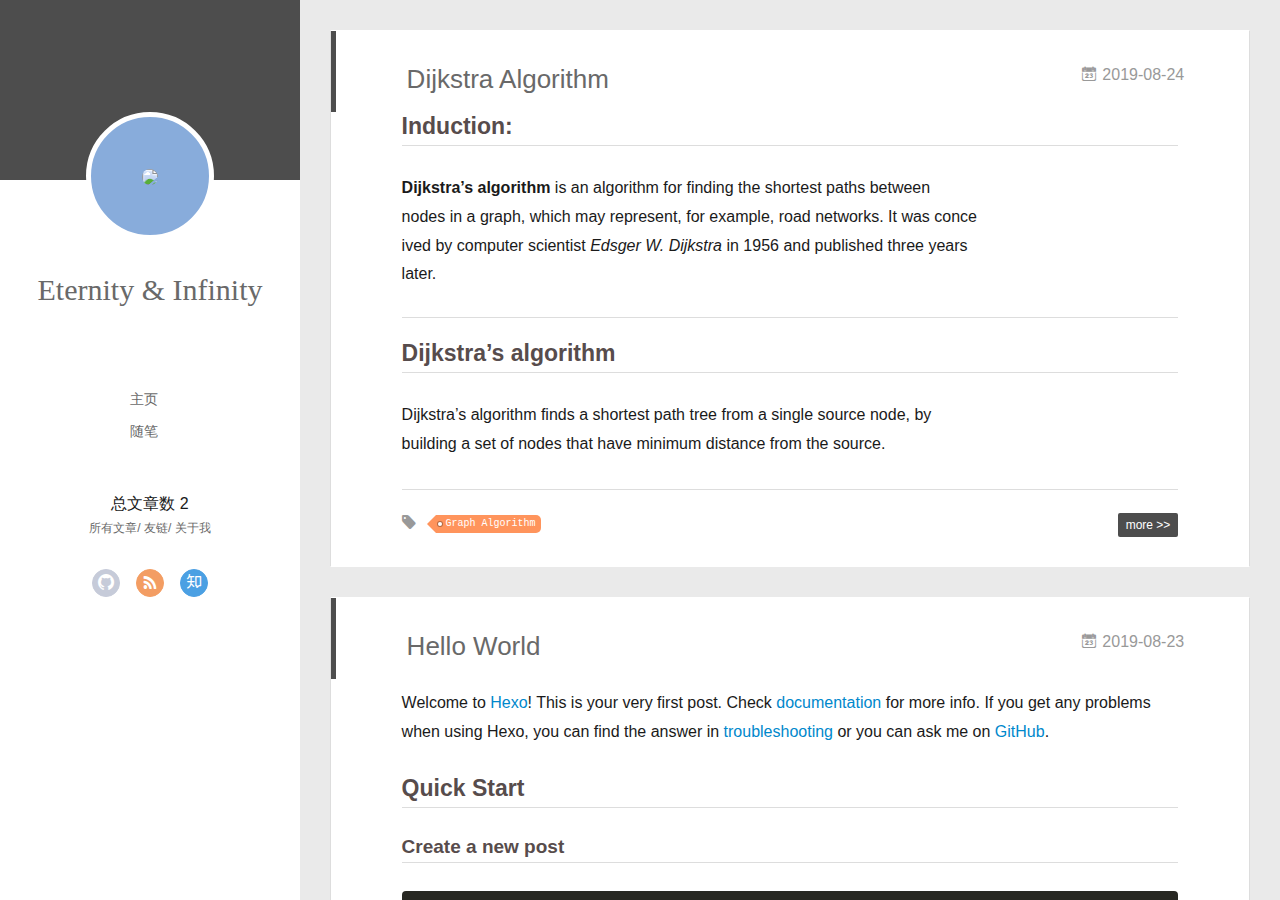
==== commit f9d038d1: "Site updated: 2019-08-29 17:52:58" ====
--- a/index.html
+++ b/index.html
@@ -41,7 +41,7 @@
 <div class="intrude-less">
 	<header id="header" class="inner">
 		<a href="/" class="profilepic">
-			<img src="/assets/head.png" class="js-avatar">
+			<img src="//assets/head.png" class="js-avatar">
 		</a>
 		<hgroup>
 		  <h1 class="header-author"><a href="/">Eternity &amp; Infinity</a></h1>
@@ -100,7 +100,7 @@
 	<div class="intrude-less">
 		<header id="header" class="inner">
 			<div class="profilepic">
-				<img src="/assets/head.png" class="js-avatar">
+				<img src="//assets/head.png" class="js-avatar">
 			</div>
 			<hgroup>
 			  <h1 class="header-author js-header-author">Eternity &amp; Infinity</h1>
@@ -173,8 +173,6 @@
 <hr>
 <h2 id="Dijkstra’s-algorithm"><a href="#Dijkstra’s-algorithm" class="headerlink" title="Dijkstra’s algorithm"></a>Dijkstra’s algorithm</h2><p>Dijkstra’s algorithm finds a shortest path tree from a single source node, by<br>building a set of nodes that have minimum distance from the source.</p>
         
-          <a class="article-more-a" href="/2019/08/24/Dijkstra-Algorithm/#more">more >></a>
-        
       
 
       
@@ -197,7 +195,7 @@
 
       
         <p class="article-more-link">
-          <a class="article-more-a" href="/2019/08/24/Dijkstra-Algorithm/">展开全文 >></a>
+          <a class="article-more-a" href="/2019/08/24/Dijkstra-Algorithm/">more >></a>
         </p>
       
 
@@ -272,7 +270,7 @@
 
       
         <p class="article-more-link">
-          <a class="article-more-a" href="/2019/08/23/hello-world/">展开全文 >></a>
+          <a class="article-more-a" href="/2019/08/23/hello-world/">more >></a>
         </p>
       
 
